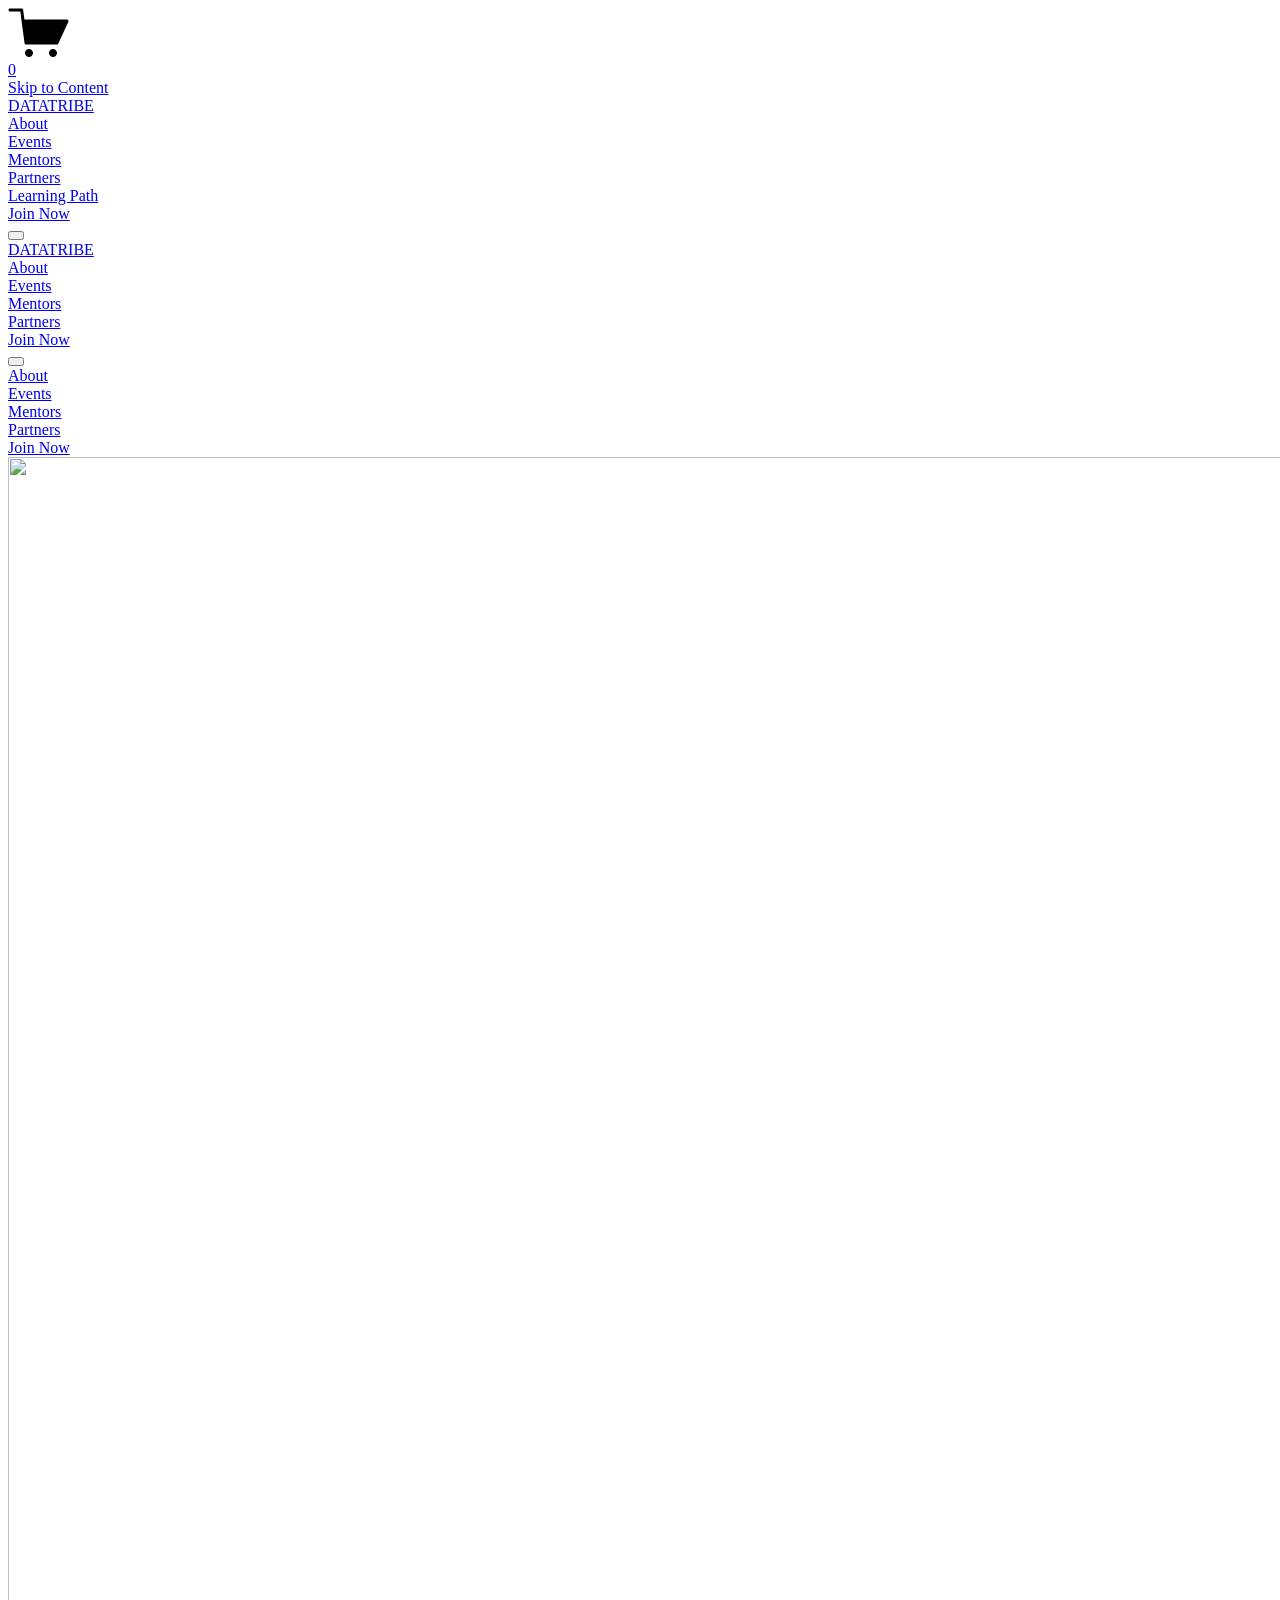
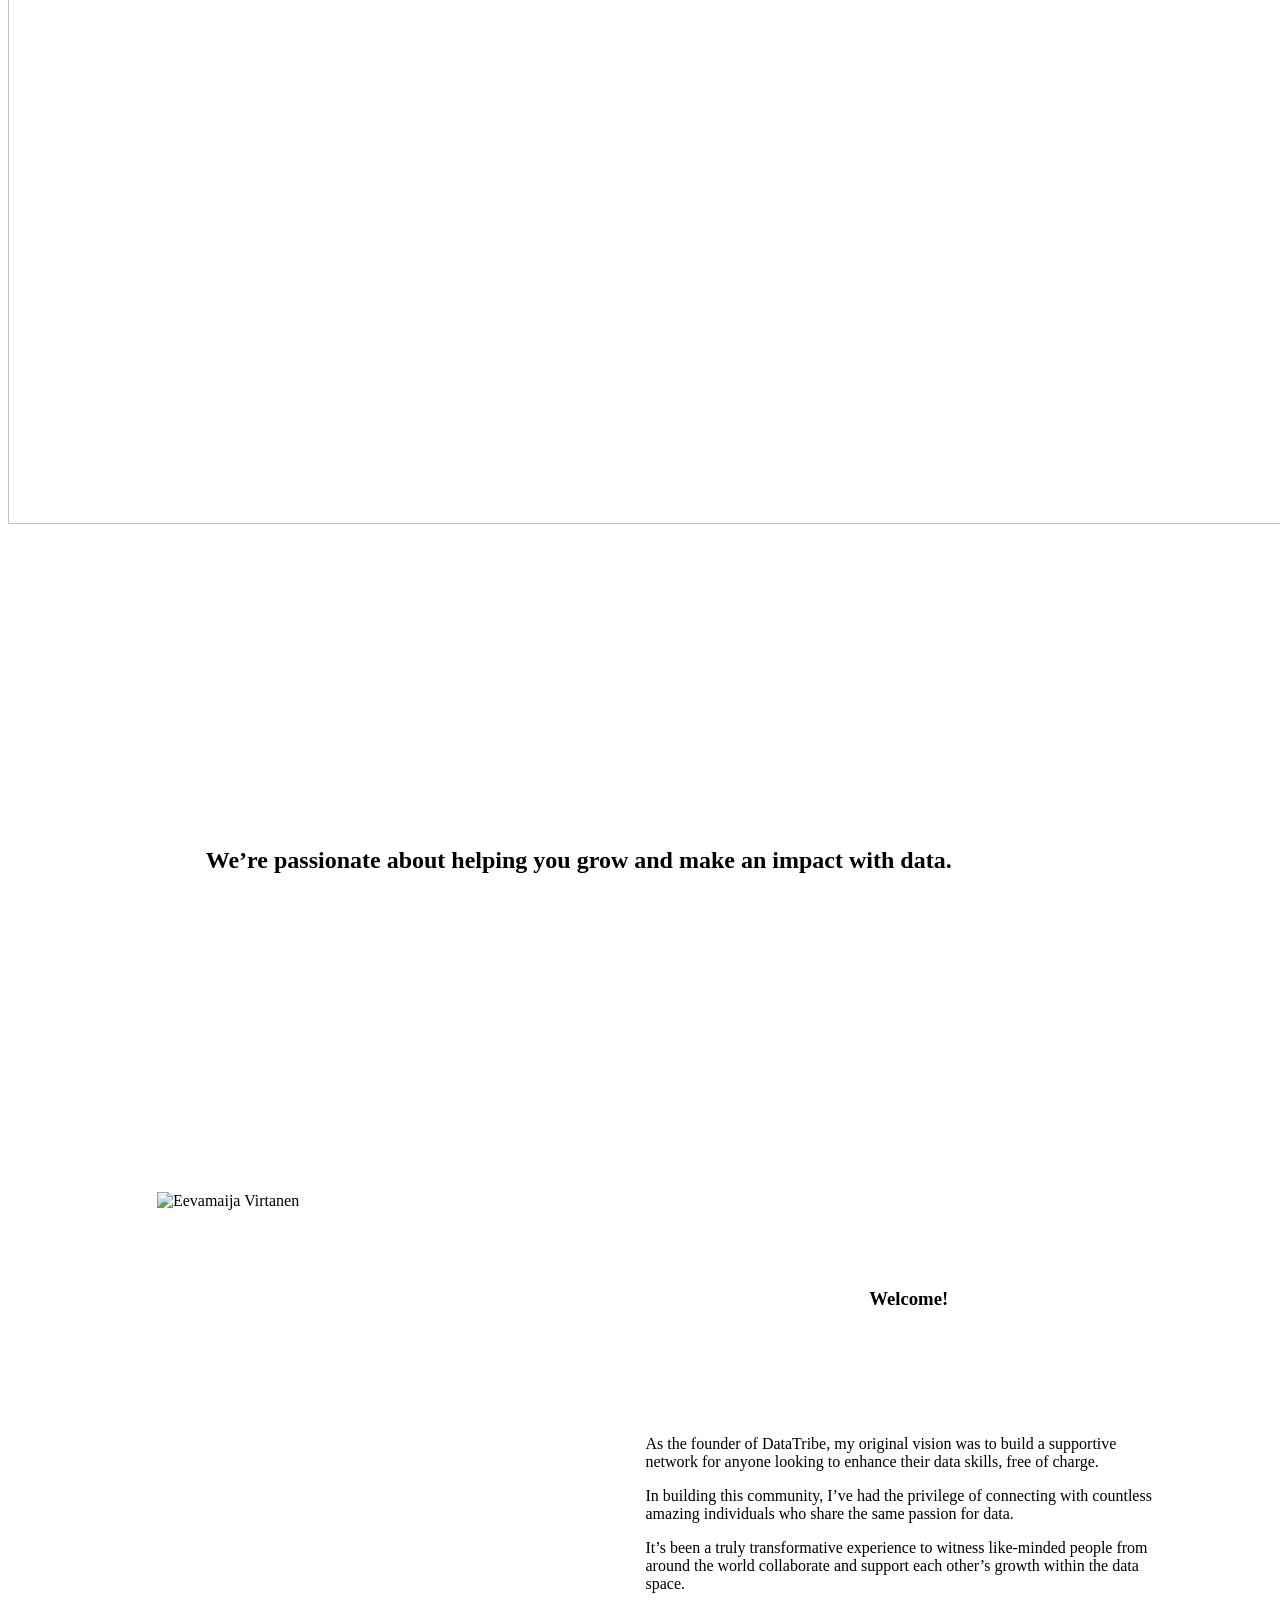
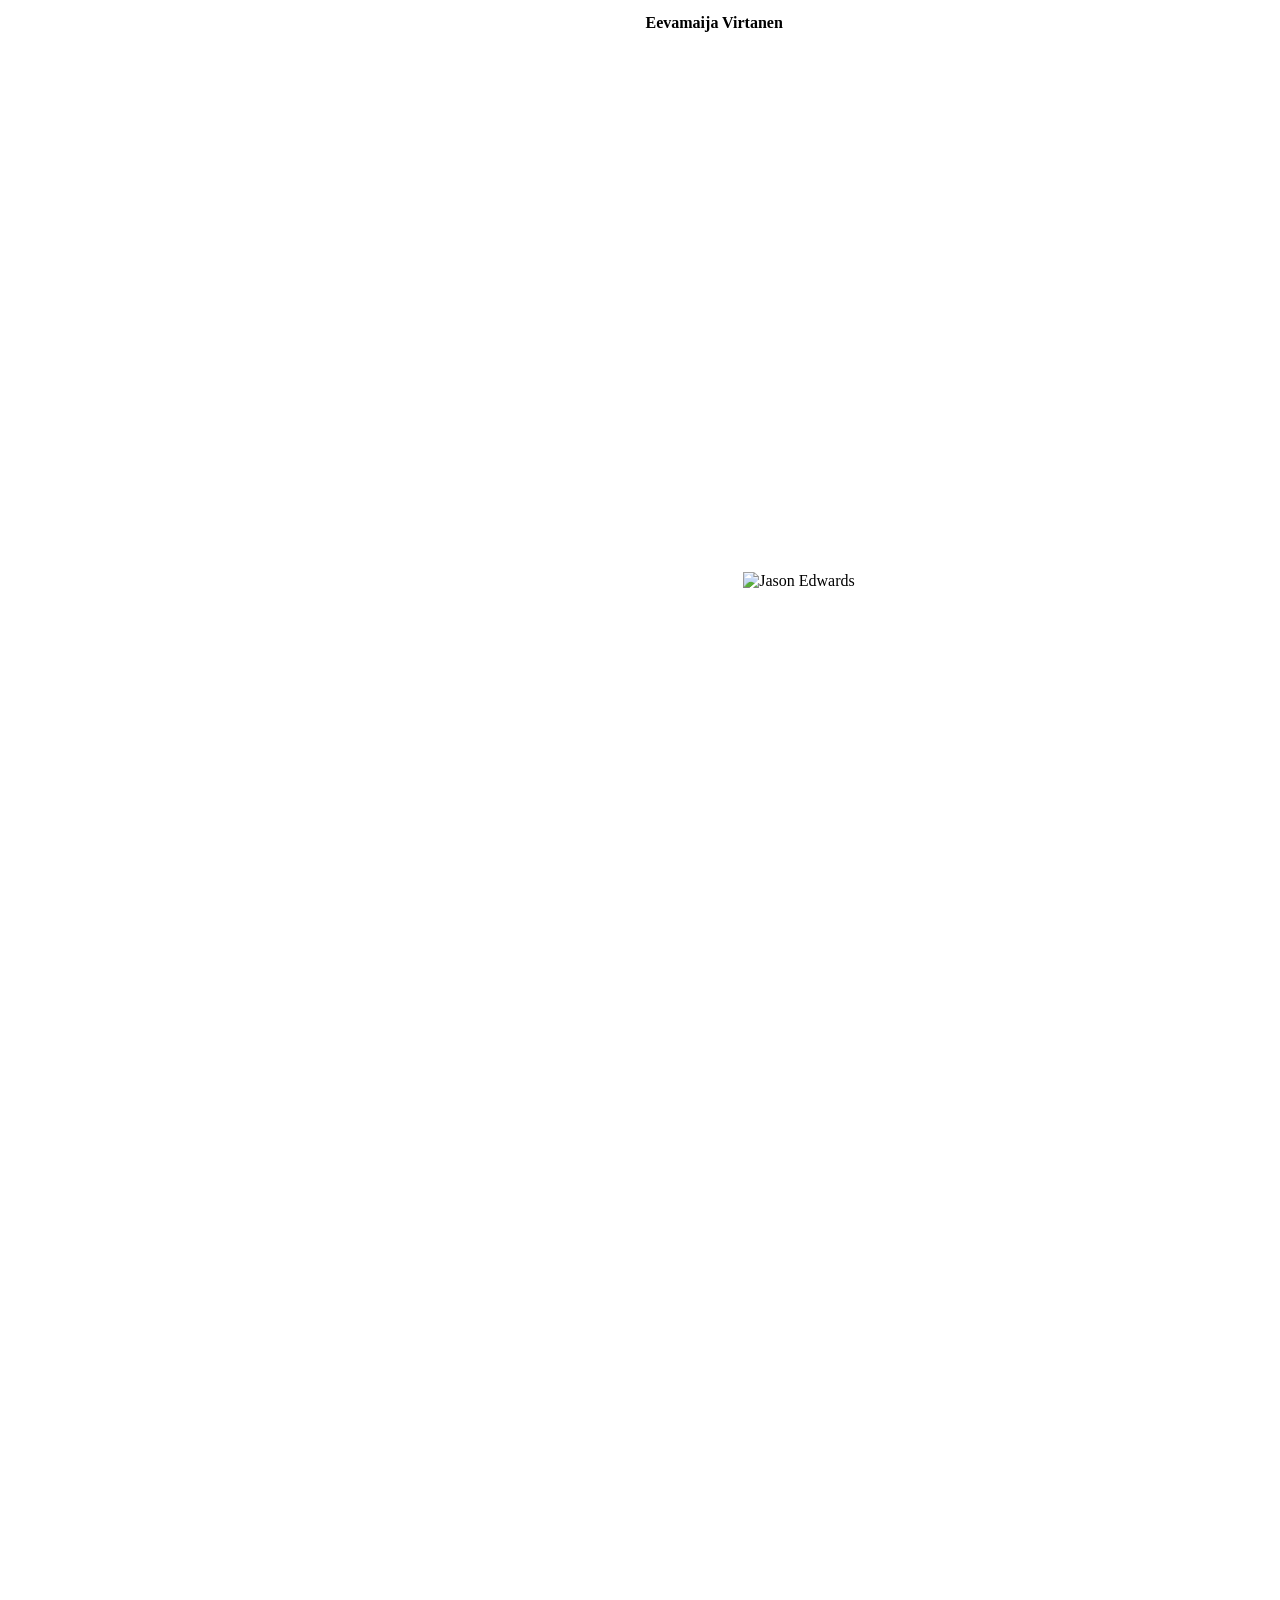
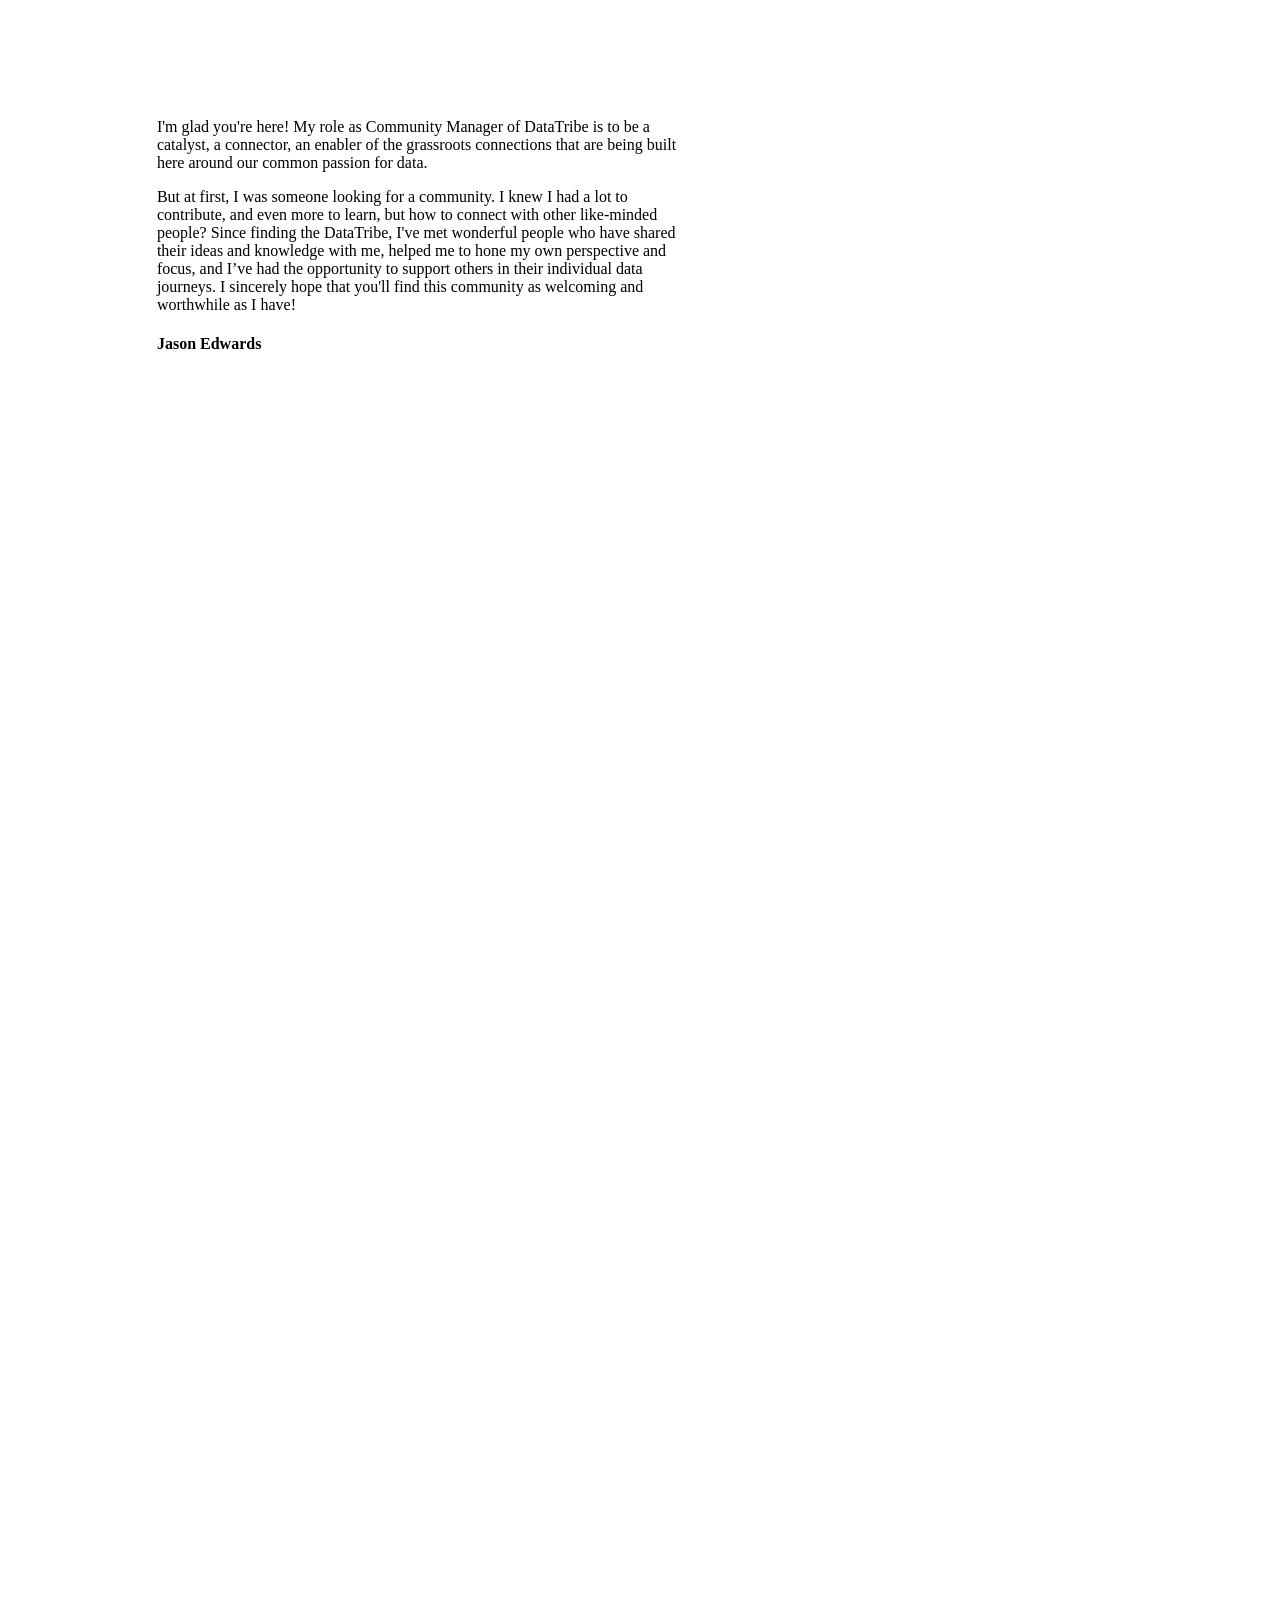
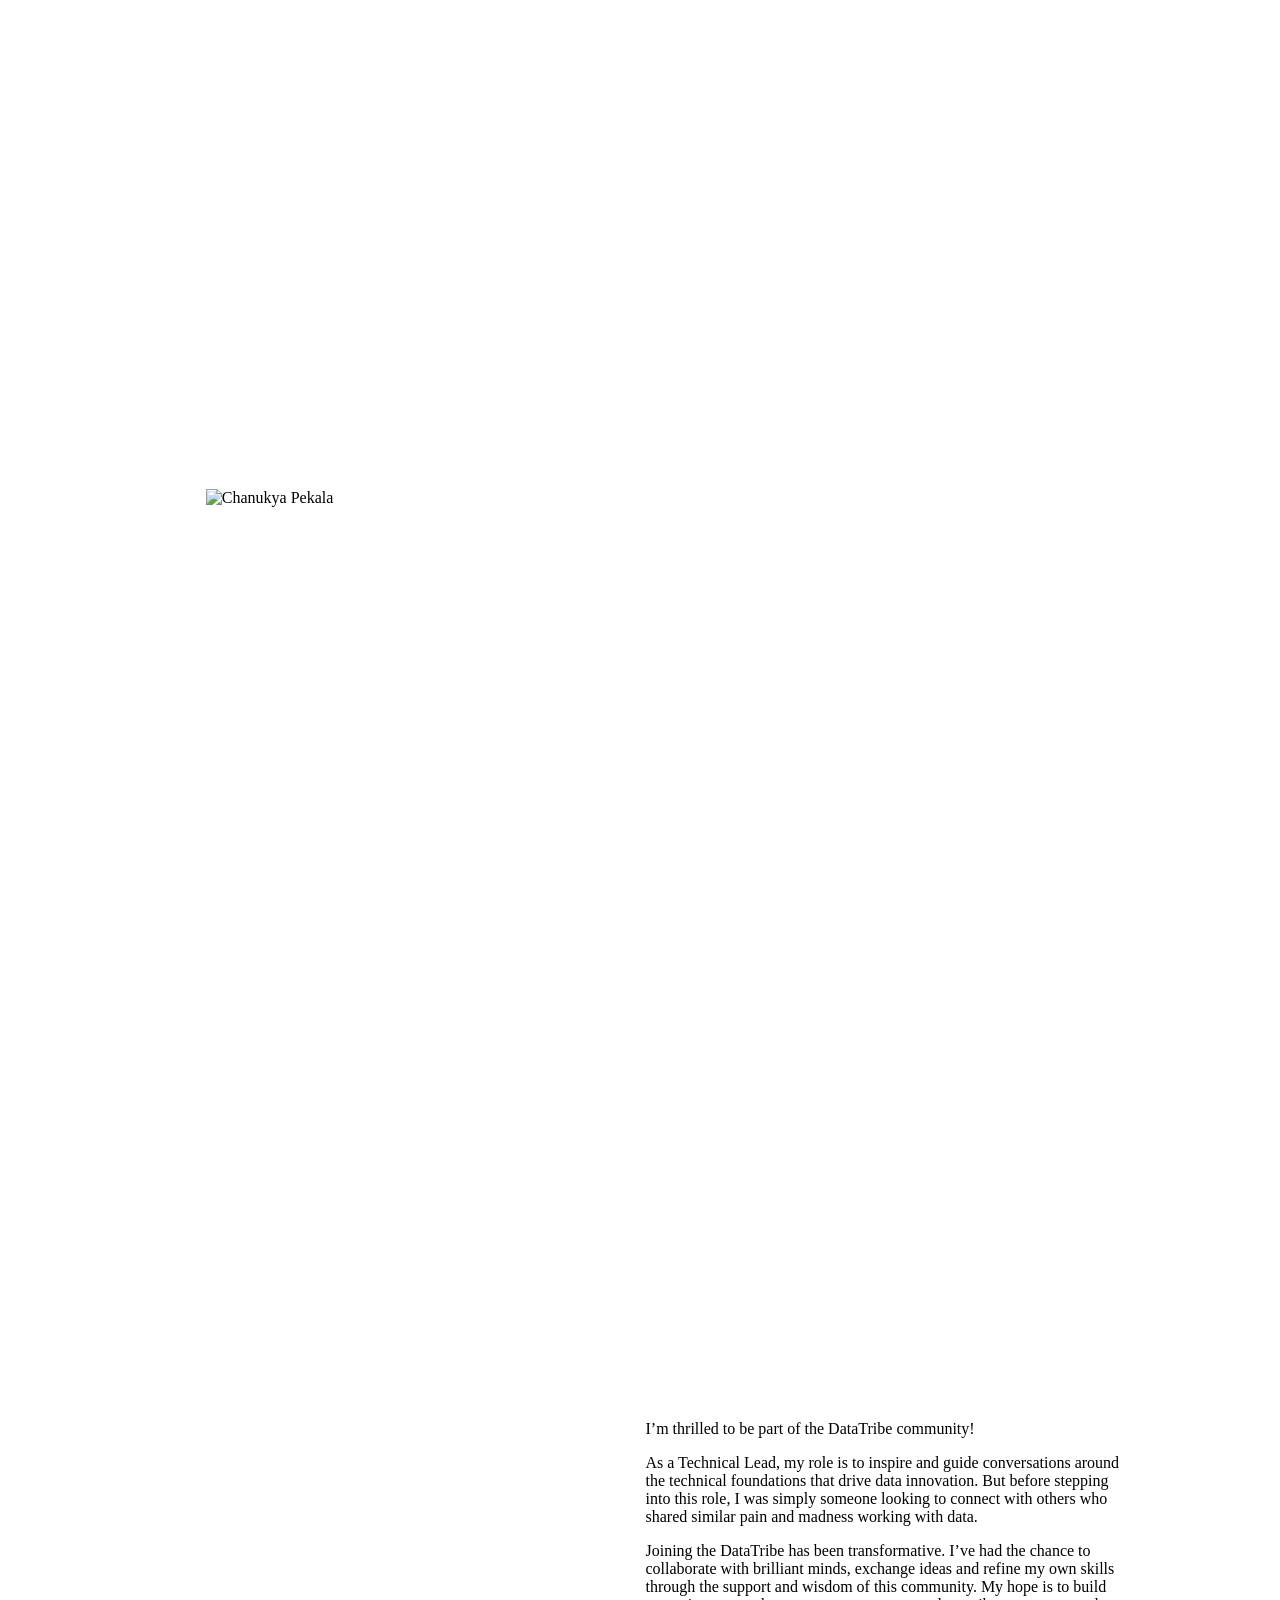
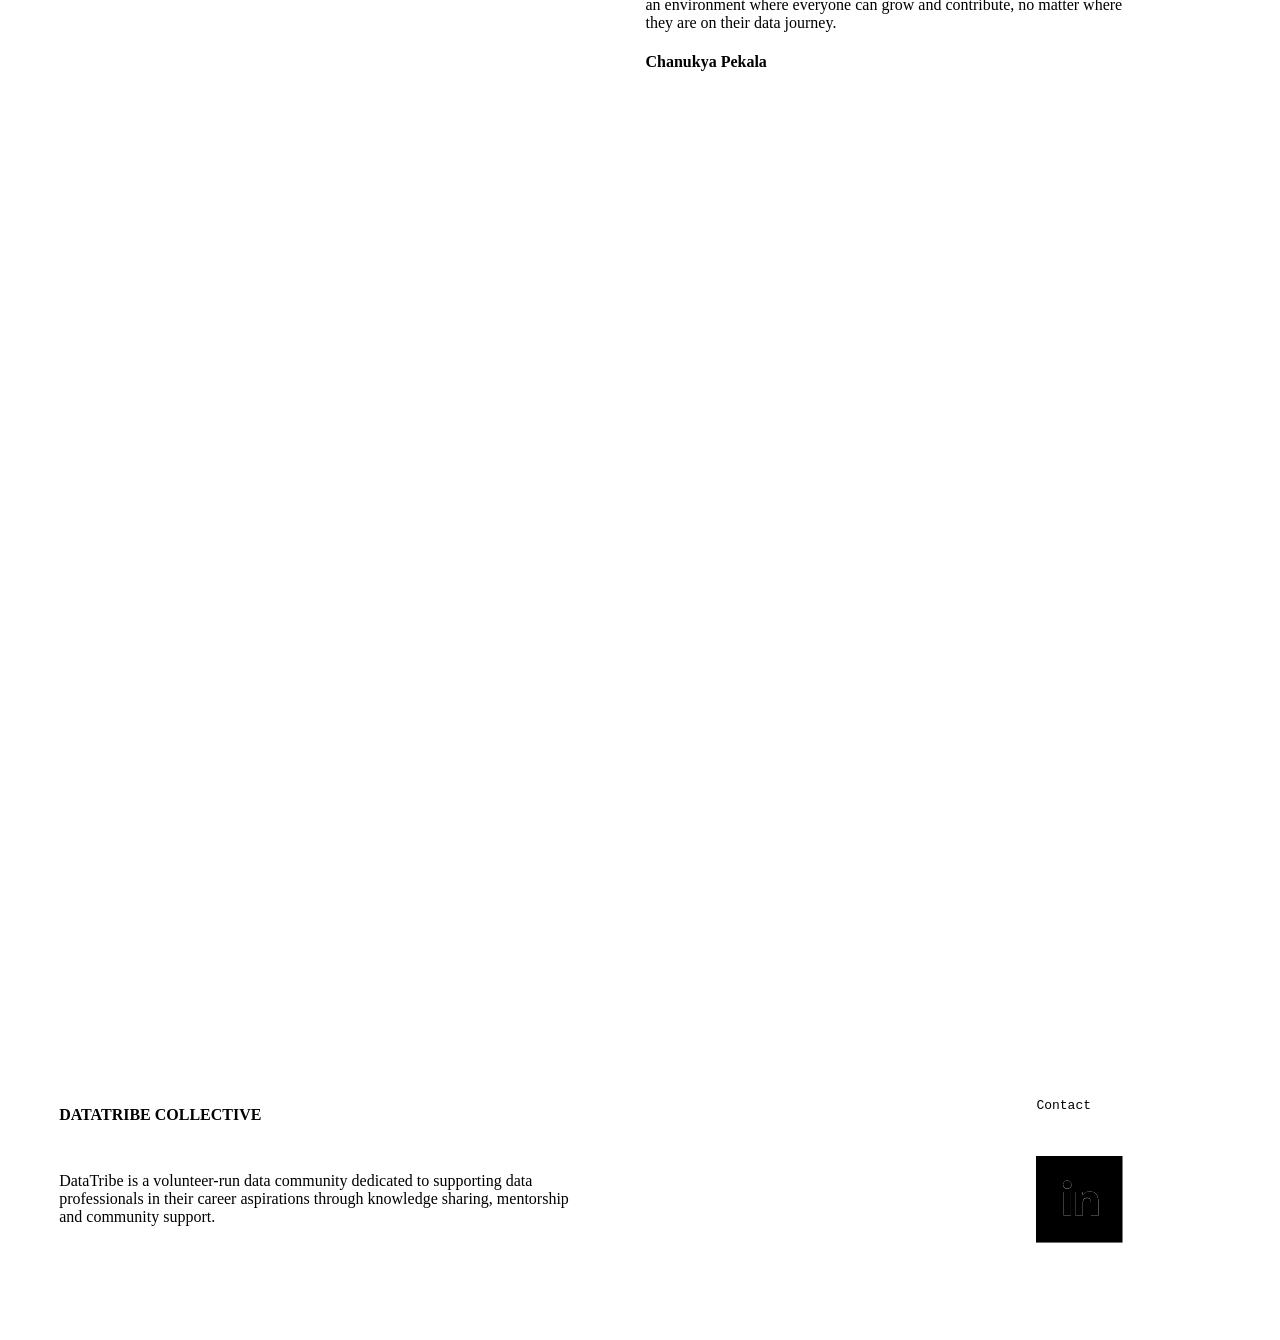
==== index.html @ d157de62 "Add Meetup link for Events" ====
<!doctype html>
<html xmlns:og="http://opengraphprotocol.org/schema/" xmlns:fb="http://www.facebook.com/2008/fbml" lang="en-US"  >
<head>
    <meta http-equiv="X-UA-Compatible" content="IE=edge,chrome=1">
    <meta name="viewport" content="width=device-width, initial-scale=1">
    <!-- This is Squarespace. --><!-- lemon-keyboard-eh5c -->
    <base href="">
    <meta charset="utf-8" />
    <title>DATATRIBE</title>
    <meta http-equiv="Accept-CH" content="Sec-CH-UA-Platform-Version, Sec-CH-UA-Model" /><link rel="icon" type="image/x-icon" href="https://images.squarespace-cdn.com/content/v1/6634fe04c104201d91b669b7/1738414653537-6JK82NV128CUWT48F3PO/favicon.ico?format=100w"/>
    <link rel="canonical" href="index.html"/>
    <meta property="og:site_name" content="DATATRIBE"/>
    <meta property="og:title" content="DATATRIBE"/>
    <meta property="og:url" content="https://www.datatribecollective.com"/>
    <meta property="og:type" content="website"/>
    <meta property="og:image" content="http://static1.squarespace.com/static/6634fe04c104201d91b669b7/t/679e1a59b23d742bd09974c3/1738414684218/IMG_6517.jpeg?format=1500w"/>
    <meta property="og:image:width" content="1024"/>
    <meta property="og:image:height" content="1024"/>
    <meta itemprop="name" content="DATATRIBE"/>
    <meta itemprop="url" content="https://www.datatribecollective.com"/>
    <meta itemprop="thumbnailUrl" content="http://static1.squarespace.com/static/6634fe04c104201d91b669b7/t/679e1a59b23d742bd09974c3/1738414684218/IMG_6517.jpeg?format=1500w"/>
    <link rel="image_src" href="http://static1.squarespace.com/static/6634fe04c104201d91b669b7/t/679e1a59b23d742bd09974c3/1738414684218/IMG_6517.jpeg?format=1500w" />
    <meta itemprop="image" content="http://static1.squarespace.com/static/6634fe04c104201d91b669b7/t/679e1a59b23d742bd09974c3/1738414684218/IMG_6517.jpeg?format=1500w"/>
    <meta name="twitter:title" content="DATATRIBE"/>
    <meta name="twitter:image" content="http://static1.squarespace.com/static/6634fe04c104201d91b669b7/t/679e1a59b23d742bd09974c3/1738414684218/IMG_6517.jpeg?format=1500w"/>
    <meta name="twitter:url" content="https://www.datatribecollective.com"/>
    <meta name="twitter:card" content="summary"/>
    <meta name="description" content="" />
    <link rel="preconnect" href="https://images.squarespace-cdn.com">
    <link rel="preconnect" href="https://fonts.gstatic.com" crossorigin>
    <link rel="stylesheet" href="https://fonts.googleapis.com/css2?family=Manrope:ital,wght@0,500;0,700&family=Poppins:ital,wght@0,400;0,700;1,400;1,700"><script type="text/javascript" crossorigin="anonymous" defer="true" nomodule="nomodule" src="https://assets.squarespace.com/@sqs/polyfiller/1.6/legacy.js"></script>
    <script type="text/javascript" crossorigin="anonymous" defer="true" src="https://assets.squarespace.com/@sqs/polyfiller/1.6/modern.js"></script>
    <script type="text/javascript">SQUARESPACE_ROLLUPS = {};</script>
    <script>(function(rollups, name) { if (!rollups[name]) { rollups[name] = {}; } rollups[name].js = ["//assets.squarespace.com/universal/scripts-compressed/extract-css-runtime-c74f13b67efecfb6-min.en-US.js"]; })(SQUARESPACE_ROLLUPS, 'squarespace-extract_css_runtime');</script>
    <script crossorigin="anonymous" src="https://assets.squarespace.com/universal/scripts-compressed/extract-css-runtime-c74f13b67efecfb6-min.en-US.js" defer ></script><script>(function(rollups, name) { if (!rollups[name]) { rollups[name] = {}; } rollups[name].js = ["//assets.squarespace.com/universal/scripts-compressed/extract-css-moment-js-vendor-088ec0120fdbcfed-min.en-US.js"]; })(SQUARESPACE_ROLLUPS, 'squarespace-extract_css_moment_js_vendor');</script>
    <script crossorigin="anonymous" src="https://assets.squarespace.com/universal/scripts-compressed/extract-css-moment-js-vendor-088ec0120fdbcfed-min.en-US.js" defer ></script><script>(function(rollups, name) { if (!rollups[name]) { rollups[name] = {}; } rollups[name].js = ["//assets.squarespace.com/universal/scripts-compressed/cldr-resource-pack-f88491ffe3410ea1-min.en-US.js"]; })(SQUARESPACE_ROLLUPS, 'squarespace-cldr_resource_pack');</script>
    <script crossorigin="anonymous" src="https://assets.squarespace.com/universal/scripts-compressed/cldr-resource-pack-f88491ffe3410ea1-min.en-US.js" defer ></script><script>(function(rollups, name) { if (!rollups[name]) { rollups[name] = {}; } rollups[name].js = ["//assets.squarespace.com/universal/scripts-compressed/common-vendors-stable-54bab8bb8a15366b-min.en-US.js"]; })(SQUARESPACE_ROLLUPS, 'squarespace-common_vendors_stable');</script>
    <script crossorigin="anonymous" src="https://assets.squarespace.com/universal/scripts-compressed/common-vendors-stable-54bab8bb8a15366b-min.en-US.js" defer ></script><script>(function(rollups, name) { if (!rollups[name]) { rollups[name] = {}; } rollups[name].js = ["//assets.squarespace.com/universal/scripts-compressed/common-vendors-2d5492cbf9fd8115-min.en-US.js"]; })(SQUARESPACE_ROLLUPS, 'squarespace-common_vendors');</script>
    <script crossorigin="anonymous" src="https://assets.squarespace.com/universal/scripts-compressed/common-vendors-2d5492cbf9fd8115-min.en-US.js" defer ></script><script>(function(rollups, name) { if (!rollups[name]) { rollups[name] = {}; } rollups[name].js = ["//assets.squarespace.com/universal/scripts-compressed/common-21e981796fe9f28e-min.en-US.js"]; })(SQUARESPACE_ROLLUPS, 'squarespace-common');</script>
    <script crossorigin="anonymous" src="https://assets.squarespace.com/universal/scripts-compressed/common-21e981796fe9f28e-min.en-US.js" defer ></script><script>(function(rollups, name) { if (!rollups[name]) { rollups[name] = {}; } rollups[name].js = ["//assets.squarespace.com/universal/scripts-compressed/user-account-core-d2506a85048c43a4-min.en-US.js"]; })(SQUARESPACE_ROLLUPS, 'squarespace-user_account_core');</script>
    <script crossorigin="anonymous" src="https://assets.squarespace.com/universal/scripts-compressed/user-account-core-d2506a85048c43a4-min.en-US.js" defer ></script><script>(function(rollups, name) { if (!rollups[name]) { rollups[name] = {}; } rollups[name].css = ["//assets.squarespace.com/universal/styles-compressed/user-account-core-f5a00a1f8fff3c55-min.en-US.css"]; })(SQUARESPACE_ROLLUPS, 'squarespace-user_account_core');</script>
    <link rel="stylesheet" type="text/css" href="https://assets.squarespace.com/universal/styles-compressed/user-account-core-f5a00a1f8fff3c55-min.en-US.css"><script>(function(rollups, name) { if (!rollups[name]) { rollups[name] = {}; } rollups[name].js = ["//assets.squarespace.com/universal/scripts-compressed/performance-d4bf626f4e6e1501-min.en-US.js"]; })(SQUARESPACE_ROLLUPS, 'squarespace-performance');</script>
    <script crossorigin="anonymous" src="https://assets.squarespace.com/universal/scripts-compressed/performance-d4bf626f4e6e1501-min.en-US.js" defer ></script><script data-name="static-context">Static = window.Static || {}; Static.SQUARESPACE_CONTEXT = {"betaFeatureFlags":["scripts_defer","nested_categories","campaigns_merch_state","enable_form_submission_trigger","override_block_styles","i18n_beta_website_locales","marketing_landing_page","campaigns_discount_section_in_automations","campaigns_discount_section_in_blasts","section-sdk-product-pages","member_areas_feature","campaigns_new_image_layout_picker","new_stacked_index","contacts_and_campaigns_redesign","campaigns_import_discounts","marketing_automations","supports_versioned_template_assets","campaigns_thumbnail_layout"],"facebookAppId":"314192535267336","facebookApiVersion":"v6.0","rollups":{"squarespace-announcement-bar":{"js":"//assets.squarespace.com/universal/scripts-compressed/announcement-bar-080327de93b01eb7-min.en-US.js"},"squarespace-audio-player":{"css":"//assets.squarespace.com/universal/styles-compressed/audio-player-b05f5197a871c566-min.en-US.css","js":"//assets.squarespace.com/universal/scripts-compressed/audio-player-177d343ce6873a85-min.en-US.js"},"squarespace-blog-collection-list":{"css":"//assets.squarespace.com/universal/styles-compressed/blog-collection-list-b4046463b72f34e2-min.en-US.css","js":"//assets.squarespace.com/universal/scripts-compressed/blog-collection-list-6bc31de7ce2e3134-min.en-US.js"},"squarespace-calendar-block-renderer":{"css":"//assets.squarespace.com/universal/styles-compressed/calendar-block-renderer-b72d08ba4421f5a0-min.en-US.css","js":"//assets.squarespace.com/universal/scripts-compressed/calendar-block-renderer-018705e2c364c4c5-min.en-US.js"},"squarespace-chartjs-helpers":{"css":"//assets.squarespace.com/universal/styles-compressed/chartjs-helpers-96b256171ee039c1-min.en-US.css","js":"//assets.squarespace.com/universal/scripts-compressed/chartjs-helpers-32e0acd3e82c5bbc-min.en-US.js"},"squarespace-comments":{"css":"//assets.squarespace.com/universal/styles-compressed/comments-74e15a3413a49a5b-min.en-US.css","js":"//assets.squarespace.com/universal/scripts-compressed/comments-5ca804d741cf0a83-min.en-US.js"},"squarespace-custom-css-popup":{"css":"//assets.squarespace.com/universal/styles-compressed/custom-css-popup-26e266a5247e32fa-min.en-US.css","js":"//assets.squarespace.com/universal/scripts-compressed/custom-css-popup-25c94354cc464139-min.en-US.js"},"squarespace-dialog":{"css":"//assets.squarespace.com/universal/styles-compressed/dialog-f9093f2d526b94df-min.en-US.css","js":"//assets.squarespace.com/universal/scripts-compressed/dialog-9fc15fab6d36d039-min.en-US.js"},"squarespace-events-collection":{"css":"//assets.squarespace.com/universal/styles-compressed/events-collection-b72d08ba4421f5a0-min.en-US.css","js":"//assets.squarespace.com/universal/scripts-compressed/events-collection-c33eda156c2a2888-min.en-US.js"},"squarespace-form-rendering-utils":{"js":"//assets.squarespace.com/universal/scripts-compressed/form-rendering-utils-c2ac0f635472b467-min.en-US.js"},"squarespace-forms":{"css":"//assets.squarespace.com/universal/styles-compressed/forms-0afd3c6ac30bbab1-min.en-US.css","js":"//assets.squarespace.com/universal/scripts-compressed/forms-050b58fae4574a0b-min.en-US.js"},"squarespace-gallery-collection-list":{"css":"//assets.squarespace.com/universal/styles-compressed/gallery-collection-list-b4046463b72f34e2-min.en-US.css","js":"//assets.squarespace.com/universal/scripts-compressed/gallery-collection-list-f144952f77540588-min.en-US.js"},"squarespace-image-zoom":{"css":"//assets.squarespace.com/universal/styles-compressed/image-zoom-b4046463b72f34e2-min.en-US.css","js":"//assets.squarespace.com/universal/scripts-compressed/image-zoom-0d33abcf9f75d991-min.en-US.js"},"squarespace-pinterest":{"css":"//assets.squarespace.com/universal/styles-compressed/pinterest-b4046463b72f34e2-min.en-US.css","js":"//assets.squarespace.com/universal/scripts-compressed/pinterest-910b4a6b2b2644e3-min.en-US.js"},"squarespace-popup-overlay":{"css":"//assets.squarespace.com/universal/styles-compressed/popup-overlay-b742b752f5880972-min.en-US.css","js":"//assets.squarespace.com/universal/scripts-compressed/popup-overlay-4211cb8507230586-min.en-US.js"},"squarespace-product-quick-view":{"css":"//assets.squarespace.com/universal/styles-compressed/product-quick-view-0ba5bac716923b8e-min.en-US.css","js":"//assets.squarespace.com/universal/scripts-compressed/product-quick-view-3db087270f0b8fc0-min.en-US.js"},"squarespace-products-collection-item-v2":{"css":"//assets.squarespace.com/universal/styles-compressed/products-collection-item-v2-b4046463b72f34e2-min.en-US.css","js":"//assets.squarespace.com/universal/scripts-compressed/products-collection-item-v2-53fa72e33faa607d-min.en-US.js"},"squarespace-products-collection-list-v2":{"css":"//assets.squarespace.com/universal/styles-compressed/products-collection-list-v2-b4046463b72f34e2-min.en-US.css","js":"//assets.squarespace.com/universal/scripts-compressed/products-collection-list-v2-5934140da2f4f73a-min.en-US.js"},"squarespace-search-page":{"css":"//assets.squarespace.com/universal/styles-compressed/search-page-90a67fc09b9b32c6-min.en-US.css","js":"//assets.squarespace.com/universal/scripts-compressed/search-page-f0faa4d10186af33-min.en-US.js"},"squarespace-search-preview":{"js":"//assets.squarespace.com/universal/scripts-compressed/search-preview-964afb746f078ccd-min.en-US.js"},"squarespace-simple-liking":{"css":"//assets.squarespace.com/universal/styles-compressed/simple-liking-701bf8bbc05ec6aa-min.en-US.css","js":"//assets.squarespace.com/universal/scripts-compressed/simple-liking-ce827eee91c8c466-min.en-US.js"},"squarespace-social-buttons":{"css":"//assets.squarespace.com/universal/styles-compressed/social-buttons-95032e5fa98e47a5-min.en-US.css","js":"//assets.squarespace.com/universal/scripts-compressed/social-buttons-b83073dab3a2a7c6-min.en-US.js"},"squarespace-tourdates":{"css":"//assets.squarespace.com/universal/styles-compressed/tourdates-b4046463b72f34e2-min.en-US.css","js":"//assets.squarespace.com/universal/scripts-compressed/tourdates-1bbdbb2b34010d0e-min.en-US.js"},"squarespace-website-overlays-manager":{"css":"//assets.squarespace.com/universal/styles-compressed/website-overlays-manager-07ea5a4e004e6710-min.en-US.css","js":"//assets.squarespace.com/universal/scripts-compressed/website-overlays-manager-d620d569ef5bca92-min.en-US.js"}},"pageType":2,"website":{"id":"6634fe04c104201d91b669b7","identifier":"lemon-keyboard-eh5c","websiteType":1,"contentModifiedOn":1749129804745,"cloneable":false,"hasBeenCloneable":false,"siteStatus":{},"language":"en-US","timeZone":"Europe/Helsinki","machineTimeZoneOffset":10800000,"timeZoneOffset":10800000,"timeZoneAbbr":"EEST","siteTitle":"DATATRIBE","fullSiteTitle":"DATATRIBE","siteDescription":"","location":{},"socialLogoImageId":"679e1a59b23d742bd09974c3","shareButtonOptions":{"3":true,"6":true,"1":true,"8":true,"4":true,"7":true,"2":true},"socialLogoImageUrl":"//images.squarespace-cdn.com/content/v1/6634fe04c104201d91b669b7/1738414681838-1OPM1MGU6838ASOAPF0B/IMG_6517.jpeg","authenticUrl":"https://www.datatribecollective.com","internalUrl":"https://lemon-keyboard-eh5c.squarespace.com","baseUrl":"https://www.datatribecollective.com","primaryDomain":"www.datatribecollective.com","sslSetting":3,"isHstsEnabled":true,"socialAccounts":[{"serviceId":65,"screenname":"LinkedIn","addedOn":1714748933132,"profileUrl":"https://www.linkedin.com/company/datatribe-collective","iconEnabled":true,"serviceName":"linkedin-unauth"}],"typekitId":"","statsMigrated":false,"imageMetadataProcessingEnabled":false,"screenshotId":"bd18ab117f5b6a6d10f357d6f1dcbaec88a513c85e1f299fc5a48726710c2727","captchaSettings":{"enabledForDonations":false},"showOwnerLogin":false},"websiteSettings":{"id":"6634fe04c104201d91b669ba","websiteId":"6634fe04c104201d91b669b7","subjects":[],"country":"FI","state":"18","simpleLikingEnabled":true,"popupOverlaySettings":{"style":1,"enabledPages":[]},"commentLikesAllowed":true,"commentAnonAllowed":true,"commentThreaded":true,"commentApprovalRequired":false,"commentAvatarsOn":true,"commentSortType":2,"commentFlagThreshold":0,"commentFlagsAllowed":true,"commentEnableByDefault":true,"commentDisableAfterDaysDefault":0,"disqusShortname":"","commentsEnabled":false,"businessHours":{},"storeSettings":{"returnPolicy":null,"termsOfService":null,"privacyPolicy":null,"expressCheckout":false,"continueShoppingLinkUrl":"/","useLightCart":false,"showNoteField":false,"shippingCountryDefaultValue":"US","billToShippingDefaultValue":false,"showShippingPhoneNumber":true,"isShippingPhoneRequired":false,"showBillingPhoneNumber":true,"isBillingPhoneRequired":false,"currenciesSupported":["USD","CAD","GBP","AUD","EUR","CHF","NOK","SEK","DKK","NZD","SGD","MXN","HKD","CZK","ILS","MYR","RUB","PHP","PLN","THB","BRL","ARS","COP","IDR","INR","JPY","ZAR"],"defaultCurrency":"USD","selectedCurrency":"EUR","measurementStandard":1,"showCustomCheckoutForm":false,"checkoutPageMarketingOptInEnabled":true,"enableMailingListOptInByDefault":false,"sameAsRetailLocation":false,"merchandisingSettings":{"scarcityEnabledOnProductItems":false,"scarcityEnabledOnProductBlocks":false,"scarcityMessageType":"DEFAULT_SCARCITY_MESSAGE","scarcityThreshold":10,"multipleQuantityAllowedForServices":true,"restockNotificationsEnabled":false,"restockNotificationsSuccessText":"","restockNotificationsMailingListSignUpEnabled":false,"relatedProductsEnabled":false,"relatedProductsOrdering":"random","soldOutVariantsDropdownDisabled":false,"productComposerOptedIn":false,"productComposerABTestOptedOut":false,"productReviewsEnabled":false},"minimumOrderSubtotalEnabled":false,"minimumOrderSubtotal":{"currency":"EUR","value":"0.00"},"isLive":false,"multipleQuantityAllowedForServices":true},"useEscapeKeyToLogin":false,"ssBadgeType":1,"ssBadgePosition":4,"ssBadgeVisibility":1,"ssBadgeDevices":1,"pinterestOverlayOptions":{"mode":"disabled"},"userAccountsSettings":{"loginAllowed":true,"signupAllowed":true}},"cookieSettings":{"isCookieBannerEnabled":false,"isRestrictiveCookiePolicyEnabled":false,"cookieBannerText":"","cookieBannerTheme":"","cookieBannerVariant":"","cookieBannerPosition":"","cookieBannerCtaVariant":"","cookieBannerCtaText":"","cookieBannerAcceptType":"OPT_IN","cookieBannerOptOutCtaText":"","cookieBannerHasOptOut":false,"cookieBannerHasManageCookies":true,"cookieBannerManageCookiesLabel":"","cookieBannerSavedPreferencesText":"","cookieBannerSavedPreferencesLayout":"PILL"},"websiteCloneable":false,"collection":{"title":"About","id":"6634ff835d8d8b4aec46145a","fullUrl":"/","type":10,"permissionType":1},"subscribed":false,"appDomain":"squarespace.com","templateTweakable":true,"tweakJSON":{"form-use-theme-colors":"false","header-logo-height":"50px","header-mobile-logo-max-height":"30px","header-vert-padding":"1.8vw","header-width":"Full","maxPageWidth":"1800px","mobile-header-vert-padding":"6vw","pagePadding":"3vw","tweak-blog-alternating-side-by-side-image-aspect-ratio":"1:1 Square","tweak-blog-alternating-side-by-side-image-spacing":"6%","tweak-blog-alternating-side-by-side-meta-spacing":"20px","tweak-blog-alternating-side-by-side-primary-meta":"Categories","tweak-blog-alternating-side-by-side-read-more-spacing":"20px","tweak-blog-alternating-side-by-side-secondary-meta":"Date","tweak-blog-basic-grid-columns":"2","tweak-blog-basic-grid-image-aspect-ratio":"3:2 Standard","tweak-blog-basic-grid-image-spacing":"50px","tweak-blog-basic-grid-meta-spacing":"37px","tweak-blog-basic-grid-primary-meta":"Categories","tweak-blog-basic-grid-read-more-spacing":"22px","tweak-blog-basic-grid-secondary-meta":"None","tweak-blog-item-custom-width":"50","tweak-blog-item-show-author-profile":"false","tweak-blog-item-width":"Narrow","tweak-blog-masonry-columns":"2","tweak-blog-masonry-horizontal-spacing":"80px","tweak-blog-masonry-image-spacing":"20px","tweak-blog-masonry-meta-spacing":"20px","tweak-blog-masonry-primary-meta":"Categories","tweak-blog-masonry-read-more-spacing":"20px","tweak-blog-masonry-secondary-meta":"Date","tweak-blog-masonry-vertical-spacing":"80px","tweak-blog-side-by-side-image-aspect-ratio":"1:1 Square","tweak-blog-side-by-side-image-spacing":"6%","tweak-blog-side-by-side-meta-spacing":"20px","tweak-blog-side-by-side-primary-meta":"Categories","tweak-blog-side-by-side-read-more-spacing":"20px","tweak-blog-side-by-side-secondary-meta":"Date","tweak-blog-single-column-image-spacing":"50px","tweak-blog-single-column-meta-spacing":"30px","tweak-blog-single-column-primary-meta":"Categories","tweak-blog-single-column-read-more-spacing":"30px","tweak-blog-single-column-secondary-meta":"Date","tweak-events-stacked-show-thumbnails":"true","tweak-events-stacked-thumbnail-size":"3:2 Standard","tweak-fixed-header":"false","tweak-fixed-header-style":"Basic","tweak-global-animations-animation-curve":"ease","tweak-global-animations-animation-delay":"0.6s","tweak-global-animations-animation-duration":"0.60s","tweak-global-animations-animation-style":"fade","tweak-global-animations-animation-type":"slide","tweak-global-animations-complexity-level":"detailed","tweak-global-animations-enabled":"true","tweak-portfolio-grid-basic-custom-height":"50","tweak-portfolio-grid-overlay-custom-height":"50","tweak-portfolio-hover-follow-acceleration":"10%","tweak-portfolio-hover-follow-animation-duration":"Fast","tweak-portfolio-hover-follow-animation-type":"Fade","tweak-portfolio-hover-follow-delimiter":"Bullet","tweak-portfolio-hover-follow-front":"false","tweak-portfolio-hover-follow-layout":"Inline","tweak-portfolio-hover-follow-size":"75","tweak-portfolio-hover-follow-text-spacing-x":"1.5","tweak-portfolio-hover-follow-text-spacing-y":"1.5","tweak-portfolio-hover-static-animation-duration":"Fast","tweak-portfolio-hover-static-animation-type":"Fade","tweak-portfolio-hover-static-delimiter":"Hyphen","tweak-portfolio-hover-static-front":"true","tweak-portfolio-hover-static-layout":"Inline","tweak-portfolio-hover-static-size":"75","tweak-portfolio-hover-static-text-spacing-x":"1.5","tweak-portfolio-hover-static-text-spacing-y":"1.5","tweak-portfolio-index-background-animation-duration":"Medium","tweak-portfolio-index-background-animation-type":"Fade","tweak-portfolio-index-background-custom-height":"50","tweak-portfolio-index-background-delimiter":"None","tweak-portfolio-index-background-height":"Large","tweak-portfolio-index-background-horizontal-alignment":"Center","tweak-portfolio-index-background-link-format":"Stacked","tweak-portfolio-index-background-persist":"false","tweak-portfolio-index-background-vertical-alignment":"Middle","tweak-portfolio-index-background-width":"Full","tweak-product-basic-item-click-action":"None","tweak-product-basic-item-gallery-aspect-ratio":"3:4 Three-Four (Vertical)","tweak-product-basic-item-gallery-design":"Slideshow","tweak-product-basic-item-gallery-width":"50%","tweak-product-basic-item-hover-action":"None","tweak-product-basic-item-image-spacing":"2vw","tweak-product-basic-item-image-zoom-factor":"2","tweak-product-basic-item-product-variant-display":"Dropdown","tweak-product-basic-item-thumbnail-placement":"Side","tweak-product-basic-item-variant-picker-layout":"Dropdowns","tweak-products-add-to-cart-button":"false","tweak-products-columns":"2","tweak-products-gutter-column":"2vw","tweak-products-gutter-row":"2vw","tweak-products-header-text-alignment":"Middle","tweak-products-image-aspect-ratio":"2:3 Standard (Vertical)","tweak-products-image-text-spacing":"0.5vw","tweak-products-mobile-columns":"1","tweak-products-text-alignment":"Left","tweak-products-width":"Full","tweak-transparent-header":"true"},"templateId":"5c5a519771c10ba3470d8101","templateVersion":"7.1","pageFeatures":[1,2,4],"gmRenderKey":"QUl6YVN5Q0JUUk9xNkx1dkZfSUUxcjQ2LVQ0QWVUU1YtMGQ3bXk4","templateScriptsRootUrl":"https://static1.squarespace.com/static/vta/5c5a519771c10ba3470d8101/scripts/","impersonatedSession":false,"demoCollections":[{"collectionId":"64c97788f5897b6e108d3faa","deleted":false}],"tzData":{"zones":[[120,"EU","EE%sT",null]],"rules":{"EU":[[1981,"max",null,"Mar","lastSun","1:00u","1:00","S"],[1996,"max",null,"Oct","lastSun","1:00u","0",null]]}},"showAnnouncementBar":false,"recaptchaEnterpriseContext":{"recaptchaEnterpriseSiteKey":"6LdDFQwjAAAAAPigEvvPgEVbb7QBm-TkVJdDTlAv"},"i18nContext":{"timeZoneData":{"id":"Europe/Helsinki","name":"Eastern European Time"}},"env":"PRODUCTION"};</script><script type="application/ld+json">{"url":"https://www.datatribecollective.com","name":"DATATRIBE","description":"","@context":"http://schema.org","@type":"WebSite"}</script><script type="application/ld+json">{"address":"","openingHours":"","@context":"http://schema.org","@type":"LocalBusiness"}</script><link rel="stylesheet" type="text/css" href="https://static1.squarespace.com/static/versioned-site-css/6634fe04c104201d91b669b7/24/5c5a519771c10ba3470d8101/6634fe05c104201d91b669bf/1649/site.css"/><script>Static.COOKIE_BANNER_CAPABLE = true;</script>
    <!-- End of Squarespace Headers -->
    <link rel="stylesheet" type="text/css" href="https://static1.squarespace.com/static/vta/5c5a519771c10ba3470d8101/versioned-assets/1749578172414-BR2HRM5QY85P3RNH0UVV/static.css">
</head>

<body
        id="collection-6634ff835d8d8b4aec46145a"
        class="
      primary-button-style-solid primary-button-shape-square secondary-button-style-solid secondary-button-shape-square tertiary-button-style-solid tertiary-button-shape-square  form-field-style-solid form-field-shape-square form-field-border-all form-field-checkbox-type-icon form-field-checkbox-fill-solid form-field-checkbox-color-inverted form-field-checkbox-shape-square form-field-checkbox-layout-stack form-field-radio-type-icon form-field-radio-fill-solid form-field-radio-color-normal form-field-radio-shape-pill form-field-radio-layout-stack form-field-survey-fill-solid form-field-survey-color-normal form-field-survey-shape-pill form-field-hover-focus-outline form-submit-button-style-label header-overlay-alignment-center header-width-full tweak-transparent-header  tweak-fixed-header-style-basic tweak-blog-alternating-side-by-side-width-full tweak-blog-alternating-side-by-side-image-aspect-ratio-11-square tweak-blog-alternating-side-by-side-text-alignment-left tweak-blog-alternating-side-by-side-read-more-style-show tweak-blog-alternating-side-by-side-image-text-alignment-middle tweak-blog-alternating-side-by-side-delimiter-pipe tweak-blog-alternating-side-by-side-meta-position-top tweak-blog-alternating-side-by-side-primary-meta-categories tweak-blog-alternating-side-by-side-secondary-meta-date tweak-blog-alternating-side-by-side-excerpt-hide tweak-blog-basic-grid-width-inset tweak-blog-basic-grid-image-aspect-ratio-32-standard tweak-blog-basic-grid-text-alignment-center tweak-blog-basic-grid-delimiter-bullet tweak-blog-basic-grid-image-placement-above tweak-blog-basic-grid-read-more-style-show tweak-blog-basic-grid-primary-meta-categories tweak-blog-basic-grid-secondary-meta-none tweak-blog-basic-grid-excerpt-show tweak-blog-item-width-narrow tweak-blog-item-text-alignment-center tweak-blog-item-meta-position-above-title tweak-blog-item-show-categories    tweak-blog-item-delimiter-bullet tweak-blog-masonry-width-inset tweak-blog-masonry-text-alignment-left tweak-blog-masonry-primary-meta-categories tweak-blog-masonry-secondary-meta-date tweak-blog-masonry-meta-position-top tweak-blog-masonry-read-more-style-show tweak-blog-masonry-delimiter-space tweak-blog-masonry-image-placement-above tweak-blog-masonry-excerpt-hide tweak-blog-side-by-side-width-full tweak-blog-side-by-side-image-placement-left tweak-blog-side-by-side-image-aspect-ratio-11-square tweak-blog-side-by-side-primary-meta-categories tweak-blog-side-by-side-secondary-meta-date tweak-blog-side-by-side-meta-position-top tweak-blog-side-by-side-text-alignment-left tweak-blog-side-by-side-image-text-alignment-middle tweak-blog-side-by-side-read-more-style-show tweak-blog-side-by-side-delimiter-bullet tweak-blog-side-by-side-excerpt-show tweak-blog-single-column-width-full tweak-blog-single-column-text-alignment-center tweak-blog-single-column-image-placement-above tweak-blog-single-column-delimiter-bullet tweak-blog-single-column-read-more-style-show tweak-blog-single-column-primary-meta-categories tweak-blog-single-column-secondary-meta-date tweak-blog-single-column-meta-position-top tweak-blog-single-column-content-full-post tweak-events-stacked-width-inset tweak-events-stacked-height-custom  tweak-events-stacked-show-thumbnails tweak-events-stacked-thumbnail-size-32-standard tweak-events-stacked-date-style-with-text tweak-events-stacked-show-time tweak-events-stacked-show-location  tweak-events-stacked-show-excerpt  tweak-global-animations-enabled tweak-global-animations-complexity-level-detailed tweak-global-animations-animation-style-fade tweak-global-animations-animation-type-slide tweak-global-animations-animation-curve-ease tweak-portfolio-grid-basic-width-full tweak-portfolio-grid-basic-height-large tweak-portfolio-grid-basic-image-aspect-ratio-32-standard tweak-portfolio-grid-basic-text-alignment-center tweak-portfolio-grid-basic-hover-effect-fade tweak-portfolio-grid-overlay-width-full tweak-portfolio-grid-overlay-height-small tweak-portfolio-grid-overlay-image-aspect-ratio-32-standard tweak-portfolio-grid-overlay-text-placement-middle-left tweak-portfolio-grid-overlay-show-text-before-hover tweak-portfolio-index-background-link-format-stacked tweak-portfolio-index-background-width-full tweak-portfolio-index-background-height-large  tweak-portfolio-index-background-vertical-alignment-middle tweak-portfolio-index-background-horizontal-alignment-center tweak-portfolio-index-background-delimiter-none tweak-portfolio-index-background-animation-type-fade tweak-portfolio-index-background-animation-duration-medium tweak-portfolio-hover-follow-layout-inline  tweak-portfolio-hover-follow-delimiter-bullet tweak-portfolio-hover-follow-animation-type-fade tweak-portfolio-hover-follow-animation-duration-fast tweak-portfolio-hover-static-layout-inline tweak-portfolio-hover-static-front tweak-portfolio-hover-static-delimiter-hyphen tweak-portfolio-hover-static-animation-type-fade tweak-portfolio-hover-static-animation-duration-fast image-block-poster-text-alignment-left image-block-card-content-position-center image-block-card-text-alignment-left image-block-overlap-content-position-center image-block-overlap-text-alignment-left image-block-collage-content-position-center image-block-collage-text-alignment-left image-block-stack-text-alignment-left hide-opentable-icons opentable-style-dark tweak-product-quick-view-button-style-floating tweak-product-quick-view-button-position-bottom tweak-product-quick-view-lightbox-excerpt-display-truncate tweak-product-quick-view-lightbox-show-arrows tweak-product-quick-view-lightbox-show-close-button tweak-product-quick-view-lightbox-controls-weight-light native-currency-code-eur collection-type-page collection-layout-default collection-6634ff835d8d8b4aec46145a homepage mobile-style-available sqs-seven-one









    "
        tabindex="-1"
>
<div
        id="siteWrapper"
        class="clearfix site-wrapper"
>

    <div id="floatingCart" class="floating-cart hidden">
        <a href="cart.html" class="icon icon--stroke icon--fill icon--cart sqs-custom-cart">
            <span class="Cart-inner">




  <svg class="icon icon--cart" width="61" height="49" viewBox="0 0 61 49">
  <path fill-rule="evenodd" clip-rule="evenodd" d="M0.5 2C0.5 1.17157 1.17157 0.5 2 0.5H13.6362C14.3878 0.5 15.0234 1.05632 15.123 1.80135L16.431 11.5916H59C59.5122 11.5916 59.989 11.8529 60.2645 12.2847C60.54 12.7165 60.5762 13.2591 60.3604 13.7236L50.182 35.632C49.9361 36.1614 49.4054 36.5 48.8217 36.5H18.0453C17.2937 36.5 16.6581 35.9437 16.5585 35.1987L12.3233 3.5H2C1.17157 3.5 0.5 2.82843 0.5 2ZM16.8319 14.5916L19.3582 33.5H47.8646L56.6491 14.5916H16.8319Z" />
  <path d="M18.589 35H49.7083L60 13H16L18.589 35Z" />
  <path d="M21 49C23.2091 49 25 47.2091 25 45C25 42.7909 23.2091 41 21 41C18.7909 41 17 42.7909 17 45C17 47.2091 18.7909 49 21 49Z" />
  <path d="M45 49C47.2091 49 49 47.2091 49 45C49 42.7909 47.2091 41 45 41C42.7909 41 41 42.7909 41 45C41 47.2091 42.7909 49 45 49Z" />
</svg>

              <div class="legacy-cart icon-cart-quantity">
                <span class="sqs-cart-quantity">0</span>
              </div>
            </span>
        </a>
    </div>















    <header
            data-test="header"
            id="header"

            class="


          black


      header theme-col--primary
    "
            data-section-theme="black"
            data-controller="Header"
            data-current-styles="{
&quot;layout&quot;: &quot;navCenter&quot;,
&quot;action&quot;: {
&quot;href&quot;: &quot;https://discord.gg/n2kgtMEbTf&quot;,
&quot;buttonText&quot;: &quot;Join Now&quot;,
&quot;newWindow&quot;: true
},
&quot;showSocial&quot;: false,
&quot;socialOptions&quot;: {
&quot;socialBorderShape&quot;: &quot;none&quot;,
&quot;socialBorderStyle&quot;: &quot;outline&quot;,
&quot;socialBorderThickness&quot;: {
&quot;unit&quot;: &quot;px&quot;,
&quot;value&quot;: 1.0
}
},
&quot;menuOverlayAnimation&quot;: &quot;fade&quot;,
&quot;cartStyle&quot;: &quot;cart&quot;,
&quot;cartText&quot;: &quot;Cart&quot;,
&quot;showEmptyCartState&quot;: true,
&quot;cartOptions&quot;: {
&quot;iconType&quot;: &quot;solid-7&quot;,
&quot;cartBorderShape&quot;: &quot;none&quot;,
&quot;cartBorderStyle&quot;: &quot;outline&quot;,
&quot;cartBorderThickness&quot;: {
&quot;unit&quot;: &quot;px&quot;,
&quot;value&quot;: 1.0
}
},
&quot;showButton&quot;: true,
&quot;showCart&quot;: false,
&quot;showAccountLogin&quot;: false,
&quot;headerStyle&quot;: &quot;dynamic&quot;,
&quot;languagePicker&quot;: {
&quot;enabled&quot;: false,
&quot;iconEnabled&quot;: false,
&quot;iconType&quot;: &quot;globe&quot;,
&quot;flagShape&quot;: &quot;shiny&quot;,
&quot;languageFlags&quot;: [ ]
},
&quot;iconOptions&quot;: {
&quot;desktopDropdownIconOptions&quot;: {
&quot;endcapType&quot;: &quot;square&quot;,
&quot;folderDropdownIcon&quot;: &quot;none&quot;,
&quot;languagePickerIcon&quot;: &quot;openArrowHead&quot;
},
&quot;mobileDropdownIconOptions&quot;: {
&quot;endcapType&quot;: &quot;square&quot;,
&quot;folderDropdownIcon&quot;: &quot;openArrowHead&quot;,
&quot;languagePickerIcon&quot;: &quot;openArrowHead&quot;
}
},
&quot;mobileOptions&quot;: {
&quot;layout&quot;: &quot;logoLeftNavRight&quot;,
&quot;menuIconOptions&quot;: {
&quot;style&quot;: &quot;doubleLineHamburger&quot;,
&quot;thickness&quot;: {
&quot;unit&quot;: &quot;px&quot;,
&quot;value&quot;: 1.0
}
}
},
&quot;solidOptions&quot;: {
&quot;headerOpacity&quot;: {
&quot;unit&quot;: &quot;%&quot;,
&quot;value&quot;: 100.0
},
&quot;blurBackground&quot;: {
&quot;enabled&quot;: false,
&quot;blurRadius&quot;: {
&quot;unit&quot;: &quot;px&quot;,
&quot;value&quot;: 12.0
}
},
&quot;backgroundColor&quot;: {
&quot;type&quot;: &quot;SITE_PALETTE_COLOR&quot;,
&quot;sitePaletteColor&quot;: {
&quot;colorName&quot;: &quot;white&quot;,
&quot;alphaModifier&quot;: 1.0
}
},
&quot;navigationColor&quot;: {
&quot;type&quot;: &quot;SITE_PALETTE_COLOR&quot;,
&quot;sitePaletteColor&quot;: {
&quot;colorName&quot;: &quot;black&quot;,
&quot;alphaModifier&quot;: 1.0
}
}
},
&quot;gradientOptions&quot;: {
&quot;gradientType&quot;: &quot;faded&quot;,
&quot;headerOpacity&quot;: {
&quot;unit&quot;: &quot;%&quot;,
&quot;value&quot;: 90.0
},
&quot;blurBackground&quot;: {
&quot;enabled&quot;: false,
&quot;blurRadius&quot;: {
&quot;unit&quot;: &quot;px&quot;,
&quot;value&quot;: 12.0
}
},
&quot;backgroundColor&quot;: {
&quot;type&quot;: &quot;SITE_PALETTE_COLOR&quot;,
&quot;sitePaletteColor&quot;: {
&quot;colorName&quot;: &quot;white&quot;,
&quot;alphaModifier&quot;: 1.0
}
},
&quot;navigationColor&quot;: {
&quot;type&quot;: &quot;SITE_PALETTE_COLOR&quot;,
&quot;sitePaletteColor&quot;: {
&quot;colorName&quot;: &quot;black&quot;,
&quot;alphaModifier&quot;: 1.0
}
}
},
&quot;dropShadowOptions&quot;: {
&quot;enabled&quot;: false,
&quot;blur&quot;: {
&quot;unit&quot;: &quot;px&quot;,
&quot;value&quot;: 12.0
},
&quot;spread&quot;: {
&quot;unit&quot;: &quot;px&quot;,
&quot;value&quot;: 0.0
},
&quot;distance&quot;: {
&quot;unit&quot;: &quot;px&quot;,
&quot;value&quot;: 12.0
}
},
&quot;borderOptions&quot;: {
&quot;enabled&quot;: false,
&quot;position&quot;: &quot;allSides&quot;,
&quot;thickness&quot;: {
&quot;unit&quot;: &quot;px&quot;,
&quot;value&quot;: 4.0
},
&quot;color&quot;: {
&quot;type&quot;: &quot;SITE_PALETTE_COLOR&quot;,
&quot;sitePaletteColor&quot;: {
&quot;colorName&quot;: &quot;black&quot;,
&quot;alphaModifier&quot;: 1.0
}
}
},
&quot;showPromotedElement&quot;: false,
&quot;buttonVariant&quot;: &quot;primary&quot;,
&quot;blurBackground&quot;: {
&quot;enabled&quot;: false,
&quot;blurRadius&quot;: {
&quot;unit&quot;: &quot;px&quot;,
&quot;value&quot;: 12.0
}
},
&quot;headerOpacity&quot;: {
&quot;unit&quot;: &quot;%&quot;,
&quot;value&quot;: 100.0
}
}"
            data-section-id="header"
            data-header-style="dynamic"
            data-language-picker="{
&quot;enabled&quot;: false,
&quot;iconEnabled&quot;: false,
&quot;iconType&quot;: &quot;globe&quot;,
&quot;flagShape&quot;: &quot;shiny&quot;,
&quot;languageFlags&quot;: [ ]
}"

            data-first-focusable-element
            tabindex="-1"
            style="


        --headerBorderColor: hsla(var(--black-hsl), 1);


        --solidHeaderBackgroundColor: hsla(var(--white-hsl), 1);


        --solidHeaderNavigationColor: hsla(var(--black-hsl), 1);


        --gradientHeaderBackgroundColor: hsla(var(--white-hsl), 1);


        --gradientHeaderNavigationColor: hsla(var(--black-hsl), 1);

    "
    >
        <svg  style="display:none" viewBox="0 0 22 22" xmlns="http://www.w3.org/2000/svg">
            <symbol id="circle" >
                <path d="M11.5 17C14.5376 17 17 14.5376 17 11.5C17 8.46243 14.5376 6 11.5 6C8.46243 6 6 8.46243 6 11.5C6 14.5376 8.46243 17 11.5 17Z" fill="none" />
            </symbol>

            <symbol id="circleFilled" >
                <path d="M11.5 17C14.5376 17 17 14.5376 17 11.5C17 8.46243 14.5376 6 11.5 6C8.46243 6 6 8.46243 6 11.5C6 14.5376 8.46243 17 11.5 17Z" />
            </symbol>

            <symbol id="dash" >
                <path d="M11 11H19H3" />
            </symbol>

            <symbol id="squareFilled" >
                <rect x="6" y="6" width="11" height="11" />
            </symbol>

            <symbol id="square" >
                <rect x="7" y="7" width="9" height="9" fill="none" stroke="inherit" />
            </symbol>

            <symbol id="plus" >
                <path d="M11 3V19" />
                <path d="M19 11L3 11"/>
            </symbol>

            <symbol id="closedArrow" >
                <path d="M11 11V2M11 18.1797L17 11.1477L5 11.1477L11 18.1797Z" fill="none" />
            </symbol>

            <symbol id="closedArrowFilled" >
                <path d="M11 11L11 2" stroke="inherit" fill="none"  />
                <path fill-rule="evenodd" clip-rule="evenodd" d="M2.74695 9.38428L19.038 9.38428L10.8925 19.0846L2.74695 9.38428Z" stroke-width="1" />
            </symbol>

            <symbol id="closedArrowHead" viewBox="0 0 22 22"  xmlns="http://www.w3.org/2000/symbol">
                <path d="M18 7L11 15L4 7L18 7Z" fill="none" stroke="inherit" />
            </symbol>


            <symbol id="closedArrowHeadFilled" viewBox="0 0 22 22"  xmlns="http://www.w3.org/2000/symbol">
                <path d="M18.875 6.5L11 15.5L3.125 6.5L18.875 6.5Z" />
            </symbol>

            <symbol id="openArrow" >
                <path d="M11 18.3591L11 3" stroke="inherit" fill="none"  />
                <path d="M18 11.5L11 18.5L4 11.5" stroke="inherit" fill="none"  />
            </symbol>

            <symbol id="openArrowHead" >
                <path d="M18 7L11 14L4 7" fill="none" />
            </symbol>

            <symbol id="pinchedArrow" >
                <path d="M11 17.3591L11 2" fill="none" />
                <path d="M2 11C5.85455 12.2308 8.81818 14.9038 11 18C13.1818 14.8269 16.1455 12.1538 20 11" fill="none" />
            </symbol>

            <symbol id="pinchedArrowFilled" >
                <path d="M11.05 10.4894C7.04096 8.73759 1.05005 8 1.05005 8C6.20459 11.3191 9.41368 14.1773 11.05 21C12.6864 14.0851 15.8955 11.227 21.05 8C21.05 8 15.0591 8.73759 11.05 10.4894Z" stroke-width="1"/>
                <path d="M11 11L11 1" fill="none"/>
            </symbol>

            <symbol id="pinchedArrowHead" >
                <path d="M2 7.24091C5.85455 8.40454 8.81818 10.9318 11 13.8591C13.1818 10.8591 16.1455 8.33181 20 7.24091"  fill="none" />
            </symbol>

            <symbol id="pinchedArrowHeadFilled" >
                <path d="M11.05 7.1591C7.04096 5.60456 1.05005 4.95001 1.05005 4.95001C6.20459 7.89547 9.41368 10.4318 11.05 16.4864C12.6864 10.35 15.8955 7.81365 21.05 4.95001C21.05 4.95001 15.0591 5.60456 11.05 7.1591Z" />
            </symbol>

        </svg>

        <div class="sqs-announcement-bar-dropzone"></div>

        <div class="header-announcement-bar-wrapper">

            <a
                    href="index.html#page"
                    class="header-skip-link sqs-button-element--primary"
            >
                Skip to Content
            </a>



            <style>
                @supports (-webkit-backdrop-filter: none) or (backdrop-filter: none) {
                    .header-blur-background {


                    }
                }
            </style>
            <div
                    class="header-border"
                    data-header-style="dynamic"
                    data-header-border="false"
                    data-test="header-border"
                    style="




"
            ></div>
            <div
                    class="header-dropshadow"
                    data-header-style="dynamic"
                    data-header-dropshadow="false"
                    data-test="header-dropshadow"
                    style=""
            ></div>



            <div class='header-inner container--fluid



         header-mobile-layout-logo-left-nav-right








         header-layout-nav-center






        '
                 data-test="header-inner"
            >
                <!-- Background -->
                <div class="header-background theme-bg--primary"></div>

                <div class="header-display-desktop" data-content-field="site-title">













                    <!-- Social -->



                    <!-- Title and nav wrapper -->
                    <div class="header-title-nav-wrapper">






                        <!-- Title -->

                        <div
                                class="
                      header-title

                    "
                                data-animation-role="header-element"
                        >

                            <div class="header-title-text">
                                <a id="site-title" href="index.html" data-animation-role="header-element">DATATRIBE</a>
                            </div>


                        </div>



                        <!-- Nav -->
                        <div class="header-nav">
                            <div class="header-nav-wrapper">
                                <nav class="header-nav-list">




                                    <div class="header-nav-item header-nav-item--collection header-nav-item--active header-nav-item--homepage">
                                        <a
                                                href="index.html"
                                                data-animation-role="header-element"

                                                aria-current="page"

                                        >
                                            About
                                        </a>
                                    </div>






                                    <div class="header-nav-item header-nav-item--collection">
                                        <a
                                                href="https://www.meetup.com/datatribe-meetup-group/"
                                                target="_blank"
                                                rel="noopener"
                                                data-animation-role="header-element"

                                        >
                                            Events
                                        </a>
                                    </div>



                                    
                                    

                                    <div class="header-nav-item header-nav-item--collection">
                                        <a
                                                href="mentors.html"
                                                data-animation-role="header-element"

                                        >
                                            Mentors
                                        </a>
                                    </div>






                                    <div class="header-nav-item header-nav-item--collection">
                                        <a
                                                href="partners.html"
                                                data-animation-role="header-element"

                                        >
                                            Partners
                                        </a>
                                    </div>







                                    <div class="header-nav-item header-nav-item--collection">
                                        <a
                                                href="https://datatribe-collective-labs.github.io/junior-data-engineer-cohort/"
                                                target="_blank"
                                                rel="noopener"
                                                data-animation-role="header-element"
                                        >
                                            Learning Path
                                      </a>
                                    </div>






                                    
                                </nav>
                            </div>
                        </div>


                    </div>


                    <!-- Actions -->
                    <div class="header-actions header-actions--right">











                        <div class="showOnMobile">

                        </div>


                        <div class="showOnDesktop">

                        </div>


                        <div class="header-actions-action header-actions-action--cta" data-animation-role="header-element">
                            <a
                                    class="btn btn--border theme-btn--primary-inverse sqs-button-element--primary"
                                    href="https://discord.gg/n2kgtMEbTf"
                                    target="_blank"
                            >
                                Join Now
                            </a>
                        </div>

                    </div>




                    <style>
                        .top-bun,
                        .patty,
                        .bottom-bun {
                          height: 1px;
                        }
                    </style>

                    <!-- Burger -->
                    <div class="header-burger

  menu-overlay-has-visible-non-navigation-items



" data-animation-role="header-element">
                        <button class="header-burger-btn burger" data-test="header-burger">
                            <span hidden class="js-header-burger-open-title visually-hidden">Open Menu</span>
                            <span hidden class="js-header-burger-close-title visually-hidden">Close Menu</span>
                            <div class="burger-box">
                                <div class="burger-inner header-menu-icon-doubleLineHamburger">
                                    <div class="top-bun"></div>
                                    <div class="patty"></div>
                                    <div class="bottom-bun"></div>
                                </div>
                            </div>
                        </button>
                    </div>







                </div>
                <div class="header-display-mobile" data-content-field="site-title">


                    <!-- Social -->



                    <!-- Title and nav wrapper -->
                    <div class="header-title-nav-wrapper">






                        <!-- Title -->

                        <div
                                class="
                      header-title

                    "
                                data-animation-role="header-element"
                        >

                            <div class="header-title-text">
                                <a id="site-title" href="index.html" data-animation-role="header-element">DATATRIBE</a>
                            </div>


                        </div>



                        <!-- Nav -->
                        <div class="header-nav">
                            <div class="header-nav-wrapper">
                                <nav class="header-nav-list">




                                    <div class="header-nav-item header-nav-item--collection header-nav-item--active header-nav-item--homepage">
                                        <a
                                                href="index.html"
                                                data-animation-role="header-element"

                                                aria-current="page"

                                        >
                                            About
                                        </a>
                                    </div>






                                    <div class="header-nav-item header-nav-item--collection">
                                        <a
                                                href="events.html"
                                                data-animation-role="header-element"

                                        >
                                            Events
                                        </a>
                                    </div>






                                    <div class="header-nav-item header-nav-item--collection">
                                        <a
                                                href="mentors.html"
                                                data-animation-role="header-element"

                                        >
                                            Mentors
                                        </a>
                                    </div>






                                    <div class="header-nav-item header-nav-item--collection">
                                        <a
                                                href="partners.html"
                                                data-animation-role="header-element"

                                        >
                                            Partners
                                        </a>
                                    </div>






                                </nav>
                            </div>
                        </div>


                    </div>


                    <!-- Actions -->
                    <div class="header-actions header-actions--right">











                        <div class="showOnMobile">

                        </div>


                        <div class="showOnDesktop">

                        </div>


                        <div class="header-actions-action header-actions-action--cta" data-animation-role="header-element">
                            <a
                                    class="btn btn--border theme-btn--primary-inverse sqs-button-element--primary"
                                    href="https://discord.gg/n2kgtMEbTf"
                                    target="_blank"
                            >
                                Join Now
                            </a>
                        </div>

                    </div>




                    <style>
                        .top-bun,
                        .patty,
                        .bottom-bun {
                          height: 1px;
                        }
                    </style>

                    <!-- Burger -->
                    <div class="header-burger

  menu-overlay-has-visible-non-navigation-items



" data-animation-role="header-element">
                        <button class="header-burger-btn burger" data-test="header-burger">
                            <span hidden class="js-header-burger-open-title visually-hidden">Open Menu</span>
                            <span hidden class="js-header-burger-close-title visually-hidden">Close Menu</span>
                            <div class="burger-box">
                                <div class="burger-inner header-menu-icon-doubleLineHamburger">
                                    <div class="top-bun"></div>
                                    <div class="patty"></div>
                                    <div class="bottom-bun"></div>
                                </div>
                            </div>
                        </button>
                    </div>






                </div>
            </div>
        </div>
        <!-- (Mobile) Menu Navigation -->
        <div class="header-menu header-menu--folder-list





      "
             data-section-theme=""
             data-current-styles="{
&quot;layout&quot;: &quot;navCenter&quot;,
&quot;action&quot;: {
&quot;href&quot;: &quot;https://discord.gg/n2kgtMEbTf&quot;,
&quot;buttonText&quot;: &quot;Join Now&quot;,
&quot;newWindow&quot;: true
},
&quot;showSocial&quot;: false,
&quot;socialOptions&quot;: {
&quot;socialBorderShape&quot;: &quot;none&quot;,
&quot;socialBorderStyle&quot;: &quot;outline&quot;,
&quot;socialBorderThickness&quot;: {
&quot;unit&quot;: &quot;px&quot;,
&quot;value&quot;: 1.0
}
},
&quot;menuOverlayAnimation&quot;: &quot;fade&quot;,
&quot;cartStyle&quot;: &quot;cart&quot;,
&quot;cartText&quot;: &quot;Cart&quot;,
&quot;showEmptyCartState&quot;: true,
&quot;cartOptions&quot;: {
&quot;iconType&quot;: &quot;solid-7&quot;,
&quot;cartBorderShape&quot;: &quot;none&quot;,
&quot;cartBorderStyle&quot;: &quot;outline&quot;,
&quot;cartBorderThickness&quot;: {
&quot;unit&quot;: &quot;px&quot;,
&quot;value&quot;: 1.0
}
},
&quot;showButton&quot;: true,
&quot;showCart&quot;: false,
&quot;showAccountLogin&quot;: false,
&quot;headerStyle&quot;: &quot;dynamic&quot;,
&quot;languagePicker&quot;: {
&quot;enabled&quot;: false,
&quot;iconEnabled&quot;: false,
&quot;iconType&quot;: &quot;globe&quot;,
&quot;flagShape&quot;: &quot;shiny&quot;,
&quot;languageFlags&quot;: [ ]
},
&quot;iconOptions&quot;: {
&quot;desktopDropdownIconOptions&quot;: {
&quot;endcapType&quot;: &quot;square&quot;,
&quot;folderDropdownIcon&quot;: &quot;none&quot;,
&quot;languagePickerIcon&quot;: &quot;openArrowHead&quot;
},
&quot;mobileDropdownIconOptions&quot;: {
&quot;endcapType&quot;: &quot;square&quot;,
&quot;folderDropdownIcon&quot;: &quot;openArrowHead&quot;,
&quot;languagePickerIcon&quot;: &quot;openArrowHead&quot;
}
},
&quot;mobileOptions&quot;: {
&quot;layout&quot;: &quot;logoLeftNavRight&quot;,
&quot;menuIconOptions&quot;: {
&quot;style&quot;: &quot;doubleLineHamburger&quot;,
&quot;thickness&quot;: {
&quot;unit&quot;: &quot;px&quot;,
&quot;value&quot;: 1.0
}
}
},
&quot;solidOptions&quot;: {
&quot;headerOpacity&quot;: {
&quot;unit&quot;: &quot;%&quot;,
&quot;value&quot;: 100.0
},
&quot;blurBackground&quot;: {
&quot;enabled&quot;: false,
&quot;blurRadius&quot;: {
&quot;unit&quot;: &quot;px&quot;,
&quot;value&quot;: 12.0
}
},
&quot;backgroundColor&quot;: {
&quot;type&quot;: &quot;SITE_PALETTE_COLOR&quot;,
&quot;sitePaletteColor&quot;: {
&quot;colorName&quot;: &quot;white&quot;,
&quot;alphaModifier&quot;: 1.0
}
},
&quot;navigationColor&quot;: {
&quot;type&quot;: &quot;SITE_PALETTE_COLOR&quot;,
&quot;sitePaletteColor&quot;: {
&quot;colorName&quot;: &quot;black&quot;,
&quot;alphaModifier&quot;: 1.0
}
}
},
&quot;gradientOptions&quot;: {
&quot;gradientType&quot;: &quot;faded&quot;,
&quot;headerOpacity&quot;: {
&quot;unit&quot;: &quot;%&quot;,
&quot;value&quot;: 90.0
},
&quot;blurBackground&quot;: {
&quot;enabled&quot;: false,
&quot;blurRadius&quot;: {
&quot;unit&quot;: &quot;px&quot;,
&quot;value&quot;: 12.0
}
},
&quot;backgroundColor&quot;: {
&quot;type&quot;: &quot;SITE_PALETTE_COLOR&quot;,
&quot;sitePaletteColor&quot;: {
&quot;colorName&quot;: &quot;white&quot;,
&quot;alphaModifier&quot;: 1.0
}
},
&quot;navigationColor&quot;: {
&quot;type&quot;: &quot;SITE_PALETTE_COLOR&quot;,
&quot;sitePaletteColor&quot;: {
&quot;colorName&quot;: &quot;black&quot;,
&quot;alphaModifier&quot;: 1.0
}
}
},
&quot;dropShadowOptions&quot;: {
&quot;enabled&quot;: false,
&quot;blur&quot;: {
&quot;unit&quot;: &quot;px&quot;,
&quot;value&quot;: 12.0
},
&quot;spread&quot;: {
&quot;unit&quot;: &quot;px&quot;,
&quot;value&quot;: 0.0
},
&quot;distance&quot;: {
&quot;unit&quot;: &quot;px&quot;,
&quot;value&quot;: 12.0
}
},
&quot;borderOptions&quot;: {
&quot;enabled&quot;: false,
&quot;position&quot;: &quot;allSides&quot;,
&quot;thickness&quot;: {
&quot;unit&quot;: &quot;px&quot;,
&quot;value&quot;: 4.0
},
&quot;color&quot;: {
&quot;type&quot;: &quot;SITE_PALETTE_COLOR&quot;,
&quot;sitePaletteColor&quot;: {
&quot;colorName&quot;: &quot;black&quot;,
&quot;alphaModifier&quot;: 1.0
}
}
},
&quot;showPromotedElement&quot;: false,
&quot;buttonVariant&quot;: &quot;primary&quot;,
&quot;blurBackground&quot;: {
&quot;enabled&quot;: false,
&quot;blurRadius&quot;: {
&quot;unit&quot;: &quot;px&quot;,
&quot;value&quot;: 12.0
}
},
&quot;headerOpacity&quot;: {
&quot;unit&quot;: &quot;%&quot;,
&quot;value&quot;: 100.0
}
}"
             data-section-id="overlay-nav"
             data-show-account-login="false"
             data-test="header-menu">
            <div class="header-menu-bg theme-bg--primary"></div>
            <div class="header-menu-nav">
                <nav class="header-menu-nav-list">
                    <div data-folder="root" class="header-menu-nav-folder">
                        <div class="header-menu-nav-folder-content">
                            <!-- Menu Navigation -->
                            <div class="header-menu-nav-wrapper">





                                <div class="container header-menu-nav-item header-menu-nav-item--collection header-menu-nav-item--active header-menu-nav-item--homepage">
                                    <a
                                            href="index.html"

                                            aria-current="page"

                                    >
                                        <div class="header-menu-nav-item-content">
                                            About
                                        </div>
                                    </a>
                                </div>







                                <div class="container header-menu-nav-item header-menu-nav-item--collection">
                                    <a
                                            href="events.html"

                                    >
                                        <div class="header-menu-nav-item-content">
                                            Events
                                        </div>
                                    </a>
                                </div>







                                <div class="container header-menu-nav-item header-menu-nav-item--collection">
                                    <a
                                            href="mentors.html"

                                    >
                                        <div class="header-menu-nav-item-content">
                                            Mentors
                                        </div>
                                    </a>
                                </div>







                                <div class="container header-menu-nav-item header-menu-nav-item--collection">
                                    <a
                                            href="partners.html"

                                    >
                                        <div class="header-menu-nav-item-content">
                                            Partners
                                        </div>
                                    </a>
                                </div>





                            </div>




                        </div>



                        <div class="header-menu-cta">
                            <a
                                    class="theme-btn--primary btn sqs-button-element--primary"
                                    href="https://discord.gg/n2kgtMEbTf"
                                    target="_blank"
                            >
                                Join Now
                            </a>
                        </div>

                    </div>
                </nav>
            </div>
        </div>
    </header>




    <main id="page" class="container" role="main">


        <article class="sections" id="sections" data-page-sections="6634ff835d8d8b4aec461459">










            <section
                    data-test="page-section"

                    data-section-theme="black"
                    class='page-section

      full-bleed-section
      layout-engine-section

    background-width--full-bleed


        section-height--custom



      content-width--wide

    horizontal-alignment--center
    vertical-alignment--middle

       has-background


    black'

                    data-section-id="6634ff835d8d8b4aec46145d"

                    data-controller="SectionWrapperController"
                    data-current-styles="{
&quot;backgroundImage&quot;: {
&quot;id&quot;: &quot;6669ee1dfaa48e53cff3681b&quot;,
&quot;recordType&quot;: 2,
&quot;addedOn&quot;: 1718218269761,
&quot;updatedOn&quot;: 1718218275644,
&quot;workflowState&quot;: 1,
&quot;publishOn&quot;: 1718218269761,
&quot;authorId&quot;: &quot;6603d078608e18573fde43ee&quot;,
&quot;systemDataId&quot;: &quot;1718218269782-VXOZ3SYABX2XQLT5G6U7&quot;,
&quot;systemDataVariants&quot;: &quot;2500x1667,100w,300w,500w,750w,1000w,1500w,2500w&quot;,
&quot;systemDataSourceType&quot;: &quot;JPG&quot;,
&quot;mediaFocalPoint&quot;: {
&quot;x&quot;: 0.5,
&quot;y&quot;: 0.5,
&quot;source&quot;: 3
},
&quot;colorData&quot;: {
&quot;topLeftAverage&quot;: &quot;cc3548&quot;,
&quot;topRightAverage&quot;: &quot;556e77&quot;,
&quot;bottomLeftAverage&quot;: &quot;a39386&quot;,
&quot;bottomRightAverage&quot;: &quot;c1beba&quot;,
&quot;centerAverage&quot;: &quot;5f5444&quot;,
&quot;suggestedBgColor&quot;: &quot;74625c&quot;
},
&quot;urlId&quot;: &quot;2ivqfm9pkf8cn5o1nvaxkdoofmhcoz&quot;,
&quot;title&quot;: &quot;&quot;,
&quot;body&quot;: null,
&quot;likeCount&quot;: 0,
&quot;commentCount&quot;: 0,
&quot;publicCommentCount&quot;: 0,
&quot;commentState&quot;: 2,
&quot;unsaved&quot;: false,
&quot;author&quot;: {
&quot;id&quot;: &quot;6603d078608e18573fde43ee&quot;,
&quot;displayName&quot;: &quot;Eevamaija Virtanen&quot;,
&quot;firstName&quot;: &quot;Eevamaija&quot;,
&quot;lastName&quot;: &quot;Virtanen&quot;,
&quot;avatarUrl&quot;: &quot;https://images.squarespace-cdn.com/content/v2/namespaces/memberAccountAvatars/libraries/6603d078608e18573fde43ee/f140e615-36b4-460c-99c5-1ab439b98374/thirdPartyMemberAvatar-6603d078608e18573fde43ee-9198971f-76e9-4173-874f-ab5ccef22614?format=300w&quot;,
&quot;bio&quot;: &quot;&quot;,
&quot;avatarAssetUrl&quot;: &quot;https://images.squarespace-cdn.com/content/v2/namespaces/memberAccountAvatars/libraries/6603d078608e18573fde43ee/f140e615-36b4-460c-99c5-1ab439b98374/thirdPartyMemberAvatar-6603d078608e18573fde43ee-9198971f-76e9-4173-874f-ab5ccef22614?format=300w&quot;
},
&quot;assetUrl&quot;: &quot;https://images.squarespace-cdn.com/content/v1/6634fe04c104201d91b669b7/1718218269782-VXOZ3SYABX2XQLT5G6U7/image-asset.jpeg&quot;,
&quot;contentType&quot;: &quot;image/jpeg&quot;,
&quot;items&quot;: [ ],
&quot;pushedServices&quot;: { },
&quot;pendingPushedServices&quot;: { },
&quot;originalSize&quot;: &quot;2500x1667&quot;,
&quot;recordTypeLabel&quot;: &quot;image&quot;
},
&quot;imageOverlayOpacity&quot;: 0.15,
&quot;backgroundWidth&quot;: &quot;background-width--full-bleed&quot;,
&quot;sectionHeight&quot;: &quot;section-height--custom&quot;,
&quot;customSectionHeight&quot;: 10,
&quot;horizontalAlignment&quot;: &quot;horizontal-alignment--center&quot;,
&quot;verticalAlignment&quot;: &quot;vertical-alignment--middle&quot;,
&quot;contentWidth&quot;: &quot;content-width--wide&quot;,
&quot;customContentWidth&quot;: 50,
&quot;sectionTheme&quot;: &quot;black&quot;,
&quot;sectionAnimation&quot;: &quot;none&quot;,
&quot;backgroundMode&quot;: &quot;image&quot;
}"
                    data-current-context="{
&quot;video&quot;: {
&quot;playbackSpeed&quot;: 0.5,
&quot;filter&quot;: 1,
&quot;filterStrength&quot;: 0,
&quot;zoom&quot;: 0,
&quot;videoSourceProvider&quot;: &quot;none&quot;
},
&quot;backgroundImageId&quot;: null,
&quot;backgroundMediaEffect&quot;: {
&quot;type&quot;: &quot;none&quot;
},
&quot;divider&quot;: {
&quot;enabled&quot;: false
},
&quot;typeName&quot;: &quot;page&quot;
}"
                    data-animation="none"
                    data-fluid-engine-section


                    style="min-height: 10vh;"


            >
                <div
                        class="section-border"

                >
                    <div class="section-background">














                        <img alt="" data-src="https://images.squarespace-cdn.com/content/v1/6634fe04c104201d91b669b7/1718218269782-VXOZ3SYABX2XQLT5G6U7/image-asset.jpeg" data-image="https://images.squarespace-cdn.com/content/v1/6634fe04c104201d91b669b7/1718218269782-VXOZ3SYABX2XQLT5G6U7/image-asset.jpeg" data-image-dimensions="2500x1667" data-image-focal-point="0.5,0.5" alt="" data-load="false" elementtiming="nbf-background" src="https://images.squarespace-cdn.com/content/v1/6634fe04c104201d91b669b7/1718218269782-VXOZ3SYABX2XQLT5G6U7/image-asset.jpeg" width="2500" height="1667" alt="" sizes="(max-width: 799px) 200vw, 100vw" style="display:block;object-position: 50% 50%" srcset="https://images.squarespace-cdn.com/content/v1/6634fe04c104201d91b669b7/1718218269782-VXOZ3SYABX2XQLT5G6U7/image-asset.jpeg?format=100w 100w, https://images.squarespace-cdn.com/content/v1/6634fe04c104201d91b669b7/1718218269782-VXOZ3SYABX2XQLT5G6U7/image-asset.jpeg?format=300w 300w, https://images.squarespace-cdn.com/content/v1/6634fe04c104201d91b669b7/1718218269782-VXOZ3SYABX2XQLT5G6U7/image-asset.jpeg?format=500w 500w, https://images.squarespace-cdn.com/content/v1/6634fe04c104201d91b669b7/1718218269782-VXOZ3SYABX2XQLT5G6U7/image-asset.jpeg?format=750w 750w, https://images.squarespace-cdn.com/content/v1/6634fe04c104201d91b669b7/1718218269782-VXOZ3SYABX2XQLT5G6U7/image-asset.jpeg?format=1000w 1000w, https://images.squarespace-cdn.com/content/v1/6634fe04c104201d91b669b7/1718218269782-VXOZ3SYABX2XQLT5G6U7/image-asset.jpeg?format=1500w 1500w, https://images.squarespace-cdn.com/content/v1/6634fe04c104201d91b669b7/1718218269782-VXOZ3SYABX2XQLT5G6U7/image-asset.jpeg?format=2500w 2500w" fetchpriority="high" loading="eager" decoding="async" data-loader="sqs">





                        <div class="section-background-overlay" style="opacity: 0.15;"></div>


                    </div>
                </div>
                <div
                        class='content-wrapper'
                        style='




          padding-top: calc(10vmax / 10); padding-bottom: calc(10vmax / 10);


    '
                >
                    <div
                            class="content"

                    >








                        <div data-fluid-engine="true"><style>

                            .fe-6634ff835d8d8b4aec46145c {
                              --grid-gutter: calc(var(--sqs-mobile-site-gutter, 6vw) - 11.0px);
                              --cell-max-width: calc( ( var(--sqs-site-max-width, 1500px) - (11.0px * (8 - 1)) ) / 8 );

                              display: grid;
                              position: relative;
                              grid-area: 1/1/-1/-1;
                              grid-template-rows: repeat(19,minmax(24px, auto));
                              grid-template-columns:
                                minmax(var(--grid-gutter), 1fr)
                                repeat(8, minmax(0, var(--cell-max-width)))
                                minmax(var(--grid-gutter), 1fr);
                              row-gap: 11.0px;
                              column-gap: 11.0px;
                            }

                            @media (min-width: 768px) {
                              .background-width--inset .fe-6634ff835d8d8b4aec46145c {
                                --inset-padding: calc(var(--sqs-site-gutter) * 2);
                              }

                              .fe-6634ff835d8d8b4aec46145c {
                                --grid-gutter: calc(var(--sqs-site-gutter, 4vw) - 11.0px);
                                --cell-max-width: calc( ( var(--sqs-site-max-width, 1500px) - (11.0px * (24 - 1)) ) / 24 );
                                --inset-padding: 0vw;

                                --row-height-scaling-factor: 0.0215;
                                --container-width: min(var(--sqs-site-max-width, 1500px), calc(100vw - var(--sqs-site-gutter, 4vw) * 2 - var(--inset-padding) ));

                                grid-template-rows: repeat(16,minmax(calc(var(--container-width) * var(--row-height-scaling-factor)), auto));
                                grid-template-columns:
                                  minmax(var(--grid-gutter), 1fr)
                                  repeat(24, minmax(0, var(--cell-max-width)))
                                  minmax(var(--grid-gutter), 1fr);
                              }
                            }


                              .fe-block-c834b8f432d0f0d65f90 {
                                grid-area: 10/2/17/10;
                                z-index: 0;

                                @media (max-width: 767px) {

                                }
                              }

                              .fe-block-c834b8f432d0f0d65f90 .sqs-block {
                                justify-content: flex-end;
                              }

                              .fe-block-c834b8f432d0f0d65f90 .sqs-block-alignment-wrapper {
                                align-items: flex-end;
                              }

                              @media (min-width: 768px) {
                                .fe-block-c834b8f432d0f0d65f90 {
                                  grid-area: 9/5/15/23;
                                  z-index: 0;


                                }

                                .fe-block-c834b8f432d0f0d65f90 .sqs-block {
                                  justify-content: flex-end;
                                }

                                .fe-block-c834b8f432d0f0d65f90 .sqs-block-alignment-wrapper {
                                  align-items: flex-end;
                                }
                              }

                        </style><div class="fluid-engine fe-6634ff835d8d8b4aec46145c"><div class="fe-block fe-block-c834b8f432d0f0d65f90"><div class="sqs-block html-block sqs-block-html" data-blend-mode="NORMAL" data-block-type="2" data-border-radii="&#123;&quot;topLeft&quot;:&#123;&quot;unit&quot;:&quot;px&quot;,&quot;value&quot;:0.0&#125;,&quot;topRight&quot;:&#123;&quot;unit&quot;:&quot;px&quot;,&quot;value&quot;:0.0&#125;,&quot;bottomLeft&quot;:&#123;&quot;unit&quot;:&quot;px&quot;,&quot;value&quot;:0.0&#125;,&quot;bottomRight&quot;:&#123;&quot;unit&quot;:&quot;px&quot;,&quot;value&quot;:0.0&#125;&#125;" id="block-c834b8f432d0f0d65f90"><div class="sqs-block-content">
                            <script class="TextAttributes-props" type="application/json">[ {
                                "type": "highlight",
                                "id": "a1f8d796-f41d-4adc-803a-6a481eb30cce",
                                "shape": "underlineCurve",
                                "isFront": false,
                                "isAnimationEnabled": true,
                                "animation": "draw",
                                "duration": 0.5,
                                "direction": "right",
                                "color": {
                                    "type": "THEME_COLOR"
                                },
                                "thickness": {
                                    "unit": "em",
                                    "value": 0.1
                                },
                                "linecap": "square"
                            } ]</script>


                            <div class="sqs-html-content">
                                <h2 style="white-space:pre-wrap;">We’re passionate about helping you grow and <span class="sqsrte-text-highlight" data-text-attribute-id="a1f8d796-f41d-4adc-803a-6a481eb30cce">make an impact</span> with data.</h2>
                            </div>

























                        </div></div></div></div></div>
                    </div>

                </div>

            </section>










            <section
                    data-test="page-section"

                    data-section-theme=""
                    class='page-section

      full-bleed-section
      layout-engine-section

    background-width--full-bleed

      section-height--medium


      content-width--wide

    horizontal-alignment--center
    vertical-alignment--top




    '

                    data-section-id="6634ff835d8d8b4aec461460"

                    data-controller="SectionWrapperController"
                    data-current-styles="{
&quot;imageOverlayOpacity&quot;: 0.15,
&quot;backgroundWidth&quot;: &quot;background-width--full-bleed&quot;,
&quot;sectionHeight&quot;: &quot;section-height--medium&quot;,
&quot;customSectionHeight&quot;: 1,
&quot;horizontalAlignment&quot;: &quot;horizontal-alignment--center&quot;,
&quot;verticalAlignment&quot;: &quot;vertical-alignment--top&quot;,
&quot;contentWidth&quot;: &quot;content-width--wide&quot;,
&quot;customContentWidth&quot;: 50,
&quot;sectionTheme&quot;: &quot;&quot;,
&quot;sectionAnimation&quot;: &quot;none&quot;,
&quot;backgroundMode&quot;: &quot;image&quot;
}"
                    data-current-context="{
&quot;video&quot;: {
&quot;playbackSpeed&quot;: 0.5,
&quot;filter&quot;: 2,
&quot;filterStrength&quot;: 0,
&quot;zoom&quot;: 0,
&quot;videoSourceProvider&quot;: &quot;none&quot;
},
&quot;backgroundImageId&quot;: null,
&quot;backgroundMediaEffect&quot;: {
&quot;type&quot;: &quot;none&quot;
},
&quot;divider&quot;: {
&quot;enabled&quot;: false
},
&quot;typeName&quot;: &quot;page&quot;
}"
                    data-animation="none"
                    data-fluid-engine-section





            >
                <div
                        class="section-border"

                >
                    <div class="section-background">



                    </div>
                </div>
                <div
                        class='content-wrapper'
                        style='



    '
                >
                    <div
                            class="content"

                    >








                        <div data-fluid-engine="true"><style>

                            .fe-6634ff835d8d8b4aec46145f {
                              --grid-gutter: calc(var(--sqs-mobile-site-gutter, 6vw) - 11.0px);
                              --cell-max-width: calc( ( var(--sqs-site-max-width, 1500px) - (11.0px * (8 - 1)) ) / 8 );

                              display: grid;
                              position: relative;
                              grid-area: 1/1/-1/-1;
                              grid-template-rows: repeat(80,minmax(24px, auto));
                              grid-template-columns:
                                minmax(var(--grid-gutter), 1fr)
                                repeat(8, minmax(0, var(--cell-max-width)))
                                minmax(var(--grid-gutter), 1fr);
                              row-gap: 11.0px;
                              column-gap: 11.0px;
                            }

                            @media (min-width: 768px) {
                              .background-width--inset .fe-6634ff835d8d8b4aec46145f {
                                --inset-padding: calc(var(--sqs-site-gutter) * 2);
                              }

                              .fe-6634ff835d8d8b4aec46145f {
                                --grid-gutter: calc(var(--sqs-site-gutter, 4vw) - 11.0px);
                                --cell-max-width: calc( ( var(--sqs-site-max-width, 1500px) - (11.0px * (24 - 1)) ) / 24 );
                                --inset-padding: 0vw;

                                --row-height-scaling-factor: 0.0215;
                                --container-width: min(var(--sqs-site-max-width, 1500px), calc(100vw - var(--sqs-site-gutter, 4vw) * 2 - var(--inset-padding) ));

                                grid-template-rows: repeat(55,minmax(calc(var(--container-width) * var(--row-height-scaling-factor)), auto));
                                grid-template-columns:
                                  minmax(var(--grid-gutter), 1fr)
                                  repeat(24, minmax(0, var(--cell-max-width)))
                                  minmax(var(--grid-gutter), 1fr);
                              }
                            }


                              .fe-block-a9393b33f2035bf3f578 {
                                grid-area: 3/3/5/9;
                                z-index: 1;

                                @media (max-width: 767px) {

                                }
                              }

                              .fe-block-a9393b33f2035bf3f578 .sqs-block {
                                justify-content: flex-start;
                              }

                              .fe-block-a9393b33f2035bf3f578 .sqs-block-alignment-wrapper {
                                align-items: flex-start;
                              }

                              @media (min-width: 768px) {
                                .fe-block-a9393b33f2035bf3f578 {
                                  grid-area: 4/15/6/24;
                                  z-index: 1;


                                }

                                .fe-block-a9393b33f2035bf3f578 .sqs-block {
                                  justify-content: flex-start;
                                }

                                .fe-block-a9393b33f2035bf3f578 .sqs-block-alignment-wrapper {
                                  align-items: flex-start;
                                }
                              }

                              .fe-block-4b8ede79dba896b7f7a5 {
                                grid-area: 6/3/16/9;
                                z-index: 0;

                                @media (max-width: 767px) {

                                }
                              }

                              .fe-block-4b8ede79dba896b7f7a5 .sqs-block {
                                justify-content: center;
                              }

                              .fe-block-4b8ede79dba896b7f7a5 .sqs-block-alignment-wrapper {
                                align-items: center;
                              }

                              @media (min-width: 768px) {
                                .fe-block-4b8ede79dba896b7f7a5 {
                                  grid-area: 3/4/20/13;
                                  z-index: 0;


                                }

                                .fe-block-4b8ede79dba896b7f7a5 .sqs-block {
                                  justify-content: center;
                                }

                                .fe-block-4b8ede79dba896b7f7a5 .sqs-block-alignment-wrapper {
                                  align-items: center;
                                }
                              }

                              .fe-block-ffec0681594447883e48 {
                                grid-area: 17/2/28/10;
                                z-index: 2;

                                @media (max-width: 767px) {

                                }
                              }

                              .fe-block-ffec0681594447883e48 .sqs-block {
                                justify-content: flex-start;
                              }

                              .fe-block-ffec0681594447883e48 .sqs-block-alignment-wrapper {
                                align-items: flex-start;
                              }

                              @media (min-width: 768px) {
                                .fe-block-ffec0681594447883e48 {
                                  grid-area: 7/14/14/25;
                                  z-index: 2;


                                }

                                .fe-block-ffec0681594447883e48 .sqs-block {
                                  justify-content: flex-start;
                                }

                                .fe-block-ffec0681594447883e48 .sqs-block-alignment-wrapper {
                                  align-items: flex-start;
                                }
                              }

                              .fe-block-9503ccc3e8b1c0f28923 {
                                grid-area: 30/3/39/9;
                                z-index: 1;

                                @media (max-width: 767px) {

                                }
                              }

                              .fe-block-9503ccc3e8b1c0f28923 .sqs-block {
                                justify-content: center;
                              }

                              .fe-block-9503ccc3e8b1c0f28923 .sqs-block-alignment-wrapper {
                                align-items: center;
                              }

                              @media (min-width: 768px) {
                                .fe-block-9503ccc3e8b1c0f28923 {
                                  grid-area: 21/16/39/25;
                                  z-index: 1;


                                }

                                .fe-block-9503ccc3e8b1c0f28923 .sqs-block {
                                  justify-content: center;
                                }

                                .fe-block-9503ccc3e8b1c0f28923 .sqs-block-alignment-wrapper {
                                  align-items: center;
                                }
                              }

                              .fe-block-3802ec0bf54655e2b7ef {
                                grid-area: 40/2/55/10;
                                z-index: 3;

                                @media (max-width: 767px) {

                                }
                              }

                              .fe-block-3802ec0bf54655e2b7ef .sqs-block {
                                justify-content: flex-start;
                              }

                              .fe-block-3802ec0bf54655e2b7ef .sqs-block-alignment-wrapper {
                                align-items: flex-start;
                              }

                              @media (min-width: 768px) {
                                .fe-block-3802ec0bf54655e2b7ef {
                                  grid-area: 25/4/33/15;
                                  z-index: 3;


                                }

                                .fe-block-3802ec0bf54655e2b7ef .sqs-block {
                                  justify-content: flex-start;
                                }

                                .fe-block-3802ec0bf54655e2b7ef .sqs-block-alignment-wrapper {
                                  align-items: flex-start;
                                }
                              }

                              .fe-block-yui_3_17_2_1_1738427778560_2405 {
                                grid-area: 55/2/64/10;
                                z-index: 4;

                                @media (max-width: 767px) {



                                }
                              }

                              .fe-block-yui_3_17_2_1_1738427778560_2405 .sqs-block {
                                justify-content: center;
                              }

                              .fe-block-yui_3_17_2_1_1738427778560_2405 .sqs-block-alignment-wrapper {
                                align-items: center;
                              }

                              @media (min-width: 768px) {
                                .fe-block-yui_3_17_2_1_1738427778560_2405 {
                                  grid-area: 39/5/56/12;
                                  z-index: 4;




                                }

                                .fe-block-yui_3_17_2_1_1738427778560_2405 .sqs-block {
                                  justify-content: center;
                                }

                                .fe-block-yui_3_17_2_1_1738427778560_2405 .sqs-block-alignment-wrapper {
                                  align-items: center;
                                }
                              }

                              .fe-block-yui_3_17_2_1_1738427778560_4207 {
                                grid-area: 65/2/80/10;
                                z-index: 5;

                                @media (max-width: 767px) {



                                }
                              }

                              .fe-block-yui_3_17_2_1_1738427778560_4207 .sqs-block {
                                justify-content: flex-start;
                              }

                              .fe-block-yui_3_17_2_1_1738427778560_4207 .sqs-block-alignment-wrapper {
                                align-items: flex-start;
                              }

                              @media (min-width: 768px) {
                                .fe-block-yui_3_17_2_1_1738427778560_4207 {
                                  grid-area: 43/14/52/24;
                                  z-index: 5;




                                }

                                .fe-block-yui_3_17_2_1_1738427778560_4207 .sqs-block {
                                  justify-content: flex-start;
                                }

                                .fe-block-yui_3_17_2_1_1738427778560_4207 .sqs-block-alignment-wrapper {
                                  align-items: flex-start;
                                }
                              }

                        </style><div class="fluid-engine fe-6634ff835d8d8b4aec46145f"><div class="fe-block fe-block-a9393b33f2035bf3f578"><div class="sqs-block html-block sqs-block-html" data-blend-mode="NORMAL" data-block-type="2" data-border-radii="&#123;&quot;topLeft&quot;:&#123;&quot;unit&quot;:&quot;px&quot;,&quot;value&quot;:0.0&#125;,&quot;topRight&quot;:&#123;&quot;unit&quot;:&quot;px&quot;,&quot;value&quot;:0.0&#125;,&quot;bottomLeft&quot;:&#123;&quot;unit&quot;:&quot;px&quot;,&quot;value&quot;:0.0&#125;,&quot;bottomRight&quot;:&#123;&quot;unit&quot;:&quot;px&quot;,&quot;value&quot;:0.0&#125;&#125;" id="block-a9393b33f2035bf3f578"><div class="sqs-block-content">

                            <div class="sqs-html-content">
                                <h1 style="text-align:center;white-space:pre-wrap;">Welcome!</h1>
                            </div>

























                        </div></div></div><div class="fe-block fe-block-4b8ede79dba896b7f7a5"><div class="sqs-block image-block sqs-block-image sqs-stretched" data-aspect-ratio="134.54394755679465" data-block-type="5" id="block-4b8ede79dba896b7f7a5"><div class="sqs-block-content">














































                            <div
                                    class="
        image-block-outer-wrapper
        layout-caption-below
        design-layout-fluid
        image-position-left
        combination-animation-collide
        individual-animation-none
      "
                                    data-test="image-block-fluid-outer-wrapper"
                            >
                                <div
                                        class="fluid-image-animation-wrapper sqs-image sqs-block-alignment-wrapper"
                                        data-animation-role="image"

                                        data-animation-override

                                >
                                    <div
                                            class="fluid-image-container sqs-image-content"

                                            style="overflow: hidden;-webkit-mask-image: -webkit-radial-gradient(white, black);position: relative;width: 100%;height: 100%;"
                                    >







                                        <div class="content-fill">







                                            <img data-stretch="true" data-src="https://images.squarespace-cdn.com/content/v1/6634fe04c104201d91b669b7/f67e4c31-5a2e-4c4d-9a8c-1e24cfe6e024/Eevamaija+Virtanen" data-image="https://images.squarespace-cdn.com/content/v1/6634fe04c104201d91b669b7/f67e4c31-5a2e-4c4d-9a8c-1e24cfe6e024/Eevamaija+Virtanen" data-image-dimensions="772x932" data-image-focal-point="0.5,0.5" alt="Eevamaija Virtanen" data-load="false" elementtiming="system-image-block" src="https://images.squarespace-cdn.com/content/v1/6634fe04c104201d91b669b7/f67e4c31-5a2e-4c4d-9a8c-1e24cfe6e024/Eevamaija+Virtanen" width="772" height="932" alt="" sizes="100vw" style="display:block;object-fit: cover; object-position: 50% 50%" srcset="https://images.squarespace-cdn.com/content/v1/6634fe04c104201d91b669b7/f67e4c31-5a2e-4c4d-9a8c-1e24cfe6e024/Eevamaija+Virtanen?format=100w 100w, https://images.squarespace-cdn.com/content/v1/6634fe04c104201d91b669b7/f67e4c31-5a2e-4c4d-9a8c-1e24cfe6e024/Eevamaija+Virtanen?format=300w 300w, https://images.squarespace-cdn.com/content/v1/6634fe04c104201d91b669b7/f67e4c31-5a2e-4c4d-9a8c-1e24cfe6e024/Eevamaija+Virtanen?format=500w 500w, https://images.squarespace-cdn.com/content/v1/6634fe04c104201d91b669b7/f67e4c31-5a2e-4c4d-9a8c-1e24cfe6e024/Eevamaija+Virtanen?format=750w 750w, https://images.squarespace-cdn.com/content/v1/6634fe04c104201d91b669b7/f67e4c31-5a2e-4c4d-9a8c-1e24cfe6e024/Eevamaija+Virtanen?format=1000w 1000w, https://images.squarespace-cdn.com/content/v1/6634fe04c104201d91b669b7/f67e4c31-5a2e-4c4d-9a8c-1e24cfe6e024/Eevamaija+Virtanen?format=1500w 1500w, https://images.squarespace-cdn.com/content/v1/6634fe04c104201d91b669b7/f67e4c31-5a2e-4c4d-9a8c-1e24cfe6e024/Eevamaija+Virtanen?format=2500w 2500w" loading="lazy" decoding="async" data-loader="sqs">




                                            <div class="fluidImageOverlay"></div>

                                        </div>



                                    </div>
                                </div>
                            </div>
                            <style>
                                .sqs-block-image .sqs-block-content {
                                  height: 100%;
                                  width: 100%;
                                }


                                  .fe-block-4b8ede79dba896b7f7a5 .fluidImageOverlay {
                                    position: absolute;
                                    top: 0;
                                    left: 0;
                                    width: 100%;
                                    height: 100%;
                                    mix-blend-mode: normal;





                                      opacity: 0;

                                  }

                            </style>






                        </div></div></div><div class="fe-block fe-block-ffec0681594447883e48"><div class="sqs-block html-block sqs-block-html" data-blend-mode="NORMAL" data-block-type="2" data-border-radii="&#123;&quot;topLeft&quot;:&#123;&quot;unit&quot;:&quot;px&quot;,&quot;value&quot;:0.0&#125;,&quot;topRight&quot;:&#123;&quot;unit&quot;:&quot;px&quot;,&quot;value&quot;:0.0&#125;,&quot;bottomLeft&quot;:&#123;&quot;unit&quot;:&quot;px&quot;,&quot;value&quot;:0.0&#125;,&quot;bottomRight&quot;:&#123;&quot;unit&quot;:&quot;px&quot;,&quot;value&quot;:0.0&#125;&#125;" id="block-ffec0681594447883e48"><div class="sqs-block-content">

                            <div class="sqs-html-content">
                                <p class="" style="white-space:pre-wrap;">As the founder of DataTribe, my original vision was to build a supportive network for anyone looking to enhance their data skills, free of charge.</p><p class="" style="white-space:pre-wrap;">In building this community, I’ve had the privilege of connecting with countless amazing individuals who share the same passion for data. </p><p class="" style="white-space:pre-wrap;">It’s been a truly transformative experience to witness like-minded people from around the world collaborate and support each other’s growth within the data space.</p><h4 style="white-space:pre-wrap;">Eevamaija Virtanen</h4>
                            </div>

























                        </div></div></div><div class="fe-block fe-block-9503ccc3e8b1c0f28923"><div class="sqs-block image-block sqs-block-image sqs-stretched" data-aspect-ratio="134.54394755679465" data-block-type="5" id="block-9503ccc3e8b1c0f28923"><div class="sqs-block-content">














































                            <div
                                    class="
        image-block-outer-wrapper
        layout-caption-below
        design-layout-fluid
        image-position-left
        combination-animation-collide
        individual-animation-none
      "
                                    data-test="image-block-fluid-outer-wrapper"
                            >
                                <div
                                        class="fluid-image-animation-wrapper sqs-image sqs-block-alignment-wrapper"
                                        data-animation-role="image"

                                        data-animation-override

                                >
                                    <div
                                            class="fluid-image-container sqs-image-content"

                                            style="overflow: hidden;-webkit-mask-image: -webkit-radial-gradient(white, black);position: relative;width: 100%;height: 100%;"
                                    >







                                        <div class="content-fill">







                                            <img data-stretch="true" data-src="https://images.squarespace-cdn.com/content/v1/6634fe04c104201d91b669b7/8ee8aa22-1b64-47e0-80bc-702ac3e1a725/Jason+Edwards" data-image="https://images.squarespace-cdn.com/content/v1/6634fe04c104201d91b669b7/8ee8aa22-1b64-47e0-80bc-702ac3e1a725/Jason+Edwards" data-image-dimensions="3114x3106" data-image-focal-point="0.5,0.5" alt="Jason Edwards" data-load="false" elementtiming="system-image-block" src="https://images.squarespace-cdn.com/content/v1/6634fe04c104201d91b669b7/8ee8aa22-1b64-47e0-80bc-702ac3e1a725/Jason+Edwards" width="3114" height="3106" alt="" sizes="100vw" style="display:block;object-fit: cover; object-position: 50% 50%" srcset="https://images.squarespace-cdn.com/content/v1/6634fe04c104201d91b669b7/8ee8aa22-1b64-47e0-80bc-702ac3e1a725/Jason+Edwards?format=100w 100w, https://images.squarespace-cdn.com/content/v1/6634fe04c104201d91b669b7/8ee8aa22-1b64-47e0-80bc-702ac3e1a725/Jason+Edwards?format=300w 300w, https://images.squarespace-cdn.com/content/v1/6634fe04c104201d91b669b7/8ee8aa22-1b64-47e0-80bc-702ac3e1a725/Jason+Edwards?format=500w 500w, https://images.squarespace-cdn.com/content/v1/6634fe04c104201d91b669b7/8ee8aa22-1b64-47e0-80bc-702ac3e1a725/Jason+Edwards?format=750w 750w, https://images.squarespace-cdn.com/content/v1/6634fe04c104201d91b669b7/8ee8aa22-1b64-47e0-80bc-702ac3e1a725/Jason+Edwards?format=1000w 1000w, https://images.squarespace-cdn.com/content/v1/6634fe04c104201d91b669b7/8ee8aa22-1b64-47e0-80bc-702ac3e1a725/Jason+Edwards?format=1500w 1500w, https://images.squarespace-cdn.com/content/v1/6634fe04c104201d91b669b7/8ee8aa22-1b64-47e0-80bc-702ac3e1a725/Jason+Edwards?format=2500w 2500w" loading="lazy" decoding="async" data-loader="sqs">




                                            <div class="fluidImageOverlay"></div>

                                        </div>



                                    </div>
                                </div>
                            </div>
                            <style>
                                .sqs-block-image .sqs-block-content {
                                  height: 100%;
                                  width: 100%;
                                }


                                  .fe-block-9503ccc3e8b1c0f28923 .fluidImageOverlay {
                                    position: absolute;
                                    top: 0;
                                    left: 0;
                                    width: 100%;
                                    height: 100%;
                                    mix-blend-mode: normal;





                                      opacity: 0;

                                  }

                            </style>






                        </div></div></div><div class="fe-block fe-block-3802ec0bf54655e2b7ef"><div class="sqs-block html-block sqs-block-html" data-blend-mode="NORMAL" data-block-type="2" data-border-radii="&#123;&quot;topLeft&quot;:&#123;&quot;unit&quot;:&quot;px&quot;,&quot;value&quot;:0.0&#125;,&quot;topRight&quot;:&#123;&quot;unit&quot;:&quot;px&quot;,&quot;value&quot;:0.0&#125;,&quot;bottomLeft&quot;:&#123;&quot;unit&quot;:&quot;px&quot;,&quot;value&quot;:0.0&#125;,&quot;bottomRight&quot;:&#123;&quot;unit&quot;:&quot;px&quot;,&quot;value&quot;:0.0&#125;&#125;" id="block-3802ec0bf54655e2b7ef"><div class="sqs-block-content">

                            <div class="sqs-html-content">
                                <p class="" style="white-space:pre-wrap;">I'm glad you're here! My role as Community Manager of DataTribe is to be a catalyst, a connector, an enabler of the grassroots connections that are being built here around our common passion for data.</p><p class="" style="white-space:pre-wrap;">But at first, I was someone looking for a community. I knew I had a lot to contribute, and even more to learn, but how to connect with other like-minded people? Since finding the DataTribe, I've met wonderful people who have shared their ideas and knowledge with me, helped me to hone my own perspective and focus, and I’ve had the opportunity to support others in their individual data journeys. I sincerely hope that you'll find this community as welcoming and worthwhile as I have!</p><h4 style="white-space:pre-wrap;">Jason Edwards</h4>
                            </div>

























                        </div></div></div><div class="fe-block fe-block-yui_3_17_2_1_1738427778560_2405"><div class="sqs-block image-block sqs-block-image sqs-stretched" data-block-type="5" id="block-yui_3_17_2_1_1738427778560_2405"><div class="sqs-block-content">














































                            <div
                                    class="
        image-block-outer-wrapper
        layout-caption-below
        design-layout-fluid
        image-position-center
        combination-animation-site-default
        individual-animation-site-default
      "
                                    data-test="image-block-fluid-outer-wrapper"
                            >
                                <div
                                        class="fluid-image-animation-wrapper sqs-image sqs-block-alignment-wrapper"
                                        data-animation-role="image"



                                >
                                    <div
                                            class="fluid-image-container sqs-image-content"

                                            style="overflow: hidden;-webkit-mask-image: -webkit-radial-gradient(white, black);position: relative;width: 100%;height: 100%;"
                                    >







                                        <div class="content-fit">







                                            <img data-stretch="false" data-src="https://images.squarespace-cdn.com/content/v1/6634fe04c104201d91b669b7/87708032-afc4-43bd-8387-2cfc01579bdd/Chanukya+Pekala" data-image="https://images.squarespace-cdn.com/content/v1/6634fe04c104201d91b669b7/87708032-afc4-43bd-8387-2cfc01579bdd/Chanukya+Pekala" data-image-dimensions="1501x2147" data-image-focal-point="0.5,0.5" alt="Chanukya Pekala" data-load="false" elementtiming="system-image-block" src="https://images.squarespace-cdn.com/content/v1/6634fe04c104201d91b669b7/87708032-afc4-43bd-8387-2cfc01579bdd/Chanukya+Pekala" width="1501" height="2147" alt="" sizes="(max-width: 640px) 100vw, (max-width: 767px) 100vw, 29.166666666666668vw" style="display:block;object-fit: contain; object-position: 50% 50%" srcset="https://images.squarespace-cdn.com/content/v1/6634fe04c104201d91b669b7/87708032-afc4-43bd-8387-2cfc01579bdd/Chanukya+Pekala?format=100w 100w, https://images.squarespace-cdn.com/content/v1/6634fe04c104201d91b669b7/87708032-afc4-43bd-8387-2cfc01579bdd/Chanukya+Pekala?format=300w 300w, https://images.squarespace-cdn.com/content/v1/6634fe04c104201d91b669b7/87708032-afc4-43bd-8387-2cfc01579bdd/Chanukya+Pekala?format=500w 500w, https://images.squarespace-cdn.com/content/v1/6634fe04c104201d91b669b7/87708032-afc4-43bd-8387-2cfc01579bdd/Chanukya+Pekala?format=750w 750w, https://images.squarespace-cdn.com/content/v1/6634fe04c104201d91b669b7/87708032-afc4-43bd-8387-2cfc01579bdd/Chanukya+Pekala?format=1000w 1000w, https://images.squarespace-cdn.com/content/v1/6634fe04c104201d91b669b7/87708032-afc4-43bd-8387-2cfc01579bdd/Chanukya+Pekala?format=1500w 1500w, https://images.squarespace-cdn.com/content/v1/6634fe04c104201d91b669b7/87708032-afc4-43bd-8387-2cfc01579bdd/Chanukya+Pekala?format=2500w 2500w" loading="lazy" decoding="async" data-loader="sqs">




                                            <div class="fluidImageOverlay"></div>

                                        </div>



                                    </div>
                                </div>
                            </div>
                            <style>
                                .sqs-block-image .sqs-block-content {
                                  height: 100%;
                                  width: 100%;
                                }


                                  .fe-block-yui_3_17_2_1_1738427778560_2405 .fluidImageOverlay {
                                    position: absolute;
                                    top: 0;
                                    left: 0;
                                    width: 100%;
                                    height: 100%;
                                    mix-blend-mode: normal;





                                      opacity: 0;

                                  }

                            </style>






                        </div></div></div><div class="fe-block fe-block-yui_3_17_2_1_1738427778560_4207"><div class="sqs-block html-block sqs-block-html" data-blend-mode="NORMAL" data-block-type="2" data-border-radii="&#123;&quot;topLeft&quot;:&#123;&quot;unit&quot;:&quot;px&quot;,&quot;value&quot;:0.0&#125;,&quot;topRight&quot;:&#123;&quot;unit&quot;:&quot;px&quot;,&quot;value&quot;:0.0&#125;,&quot;bottomLeft&quot;:&#123;&quot;unit&quot;:&quot;px&quot;,&quot;value&quot;:0.0&#125;,&quot;bottomRight&quot;:&#123;&quot;unit&quot;:&quot;px&quot;,&quot;value&quot;:0.0&#125;&#125;" id="block-yui_3_17_2_1_1738427778560_4207"><div class="sqs-block-content">

                            <div class="sqs-html-content">
                                <p class="" style="white-space:pre-wrap;">I’m thrilled to be part of the DataTribe community! </p><p class="" style="white-space:pre-wrap;">As a Technical Lead, my role is to inspire and guide conversations around the technical foundations that drive data innovation. But before stepping into this role, I was simply someone looking to connect with others who shared similar pain and madness working with data. </p><p class="" style="white-space:pre-wrap;">Joining the DataTribe has been transformative. I’ve had the chance to collaborate with brilliant minds, exchange ideas and refine my own skills through the support and wisdom of this community. My hope is to build an environment where everyone can grow and contribute, no matter where they are on their data journey.</p><h4 style="white-space:pre-wrap;">Chanukya Pekala</h4>
                            </div>

























                        </div></div></div></div></div>
                    </div>

                </div>

            </section>


        </article>








    </main>

    <footer class="sections" id="footer-sections" data-footer-sections>














        <section
                data-test="page-section"

                data-section-theme=""
                class='page-section

      full-bleed-section
      layout-engine-section

    background-width--full-bleed


        section-height--custom



      content-width--wide

    horizontal-alignment--center
    vertical-alignment--middle




    '

                data-section-id="6634fe05c104201d91b669d3"

                data-controller="SectionWrapperController"
                data-current-styles="{
&quot;imageOverlayOpacity&quot;: 0.15,
&quot;backgroundWidth&quot;: &quot;background-width--full-bleed&quot;,
&quot;sectionHeight&quot;: &quot;section-height--custom&quot;,
&quot;customSectionHeight&quot;: 10,
&quot;horizontalAlignment&quot;: &quot;horizontal-alignment--center&quot;,
&quot;verticalAlignment&quot;: &quot;vertical-alignment--middle&quot;,
&quot;contentWidth&quot;: &quot;content-width--wide&quot;,
&quot;customContentWidth&quot;: 50,
&quot;sectionTheme&quot;: &quot;&quot;,
&quot;sectionAnimation&quot;: &quot;none&quot;,
&quot;backgroundMode&quot;: &quot;image&quot;
}"
                data-current-context="{
&quot;video&quot;: {
&quot;playbackSpeed&quot;: 0.5,
&quot;filter&quot;: 1,
&quot;filterStrength&quot;: 0,
&quot;zoom&quot;: 0,
&quot;videoSourceProvider&quot;: &quot;none&quot;
},
&quot;backgroundImageId&quot;: null,
&quot;backgroundMediaEffect&quot;: {
&quot;type&quot;: &quot;none&quot;
},
&quot;divider&quot;: {
&quot;enabled&quot;: false
},
&quot;typeName&quot;: &quot;page&quot;
}"
                data-animation="none"
                data-fluid-engine-section


                style="min-height: 10vh;"


        >
            <div
                    class="section-border"

            >
                <div class="section-background">



                </div>
            </div>
            <div
                    class='content-wrapper'
                    style='




          padding-top: calc(10vmax / 10); padding-bottom: calc(10vmax / 10);


    '
            >
                <div
                        class="content"

                >








                    <div data-fluid-engine="true"><style>

                        .fe-6634fe05c104201d91b669d2 {
                          --grid-gutter: calc(var(--sqs-mobile-site-gutter, 6vw) - 11.0px);
                          --cell-max-width: calc( ( var(--sqs-site-max-width, 1500px) - (11.0px * (8 - 1)) ) / 8 );

                          display: grid;
                          position: relative;
                          grid-area: 1/1/-1/-1;
                          grid-template-rows: repeat(10,minmax(24px, auto));
                          grid-template-columns:
                            minmax(var(--grid-gutter), 1fr)
                            repeat(8, minmax(0, var(--cell-max-width)))
                            minmax(var(--grid-gutter), 1fr);
                          row-gap: 11.0px;
                          column-gap: 11.0px;
                        }

                        @media (min-width: 768px) {
                          .background-width--inset .fe-6634fe05c104201d91b669d2 {
                            --inset-padding: calc(var(--sqs-site-gutter) * 2);
                          }

                          .fe-6634fe05c104201d91b669d2 {
                            --grid-gutter: calc(var(--sqs-site-gutter, 4vw) - 11.0px);
                            --cell-max-width: calc( ( var(--sqs-site-max-width, 1500px) - (11.0px * (24 - 1)) ) / 24 );
                            --inset-padding: 0vw;

                            --row-height-scaling-factor: 0.0215;
                            --container-width: min(var(--sqs-site-max-width, 1500px), calc(100vw - var(--sqs-site-gutter, 4vw) * 2 - var(--inset-padding) ));

                            grid-template-rows: repeat(5,minmax(calc(var(--container-width) * var(--row-height-scaling-factor)), auto));
                            grid-template-columns:
                              minmax(var(--grid-gutter), 1fr)
                              repeat(24, minmax(0, var(--cell-max-width)))
                              minmax(var(--grid-gutter), 1fr);
                          }
                        }


                          .fe-block-2c588f9f3936d67d49f3 {
                            grid-area: 2/2/3/10;
                            z-index: 0;

                            @media (max-width: 767px) {

                            }
                          }

                          .fe-block-2c588f9f3936d67d49f3 .sqs-block {
                            justify-content: flex-start;
                          }

                          .fe-block-2c588f9f3936d67d49f3 .sqs-block-alignment-wrapper {
                            align-items: flex-start;
                          }

                          @media (min-width: 768px) {
                            .fe-block-2c588f9f3936d67d49f3 {
                              grid-area: 2/2/3/22;
                              z-index: 0;


                            }

                            .fe-block-2c588f9f3936d67d49f3 .sqs-block {
                              justify-content: flex-start;
                            }

                            .fe-block-2c588f9f3936d67d49f3 .sqs-block-alignment-wrapper {
                              align-items: flex-start;
                            }
                          }

                          .fe-block-67ced9e095a6f277e9ad {
                            grid-area: 4/2/11/7;
                            z-index: 1;

                            @media (max-width: 767px) {

                            }
                          }

                          .fe-block-67ced9e095a6f277e9ad .sqs-block {
                            justify-content: flex-start;
                          }

                          .fe-block-67ced9e095a6f277e9ad .sqs-block-alignment-wrapper {
                            align-items: flex-start;
                          }

                          @media (min-width: 768px) {
                            .fe-block-67ced9e095a6f277e9ad {
                              grid-area: 3/2/5/13;
                              z-index: 1;




                            }

                            .fe-block-67ced9e095a6f277e9ad .sqs-block {
                              justify-content: flex-start;
                            }

                            .fe-block-67ced9e095a6f277e9ad .sqs-block-alignment-wrapper {
                              align-items: flex-start;
                            }
                          }

                          .fe-block-388c04b40876253fe766 {
                            grid-area: 4/8/6/10;
                            z-index: 2;

                            @media (max-width: 767px) {

                            }
                          }

                          .fe-block-388c04b40876253fe766 .sqs-block {
                            justify-content: flex-start;
                          }

                          .fe-block-388c04b40876253fe766 .sqs-block-alignment-wrapper {
                            align-items: flex-start;
                          }

                          @media (min-width: 768px) {
                            .fe-block-388c04b40876253fe766 {
                              grid-area: 2/22/4/24;
                              z-index: 2;


                            }

                            .fe-block-388c04b40876253fe766 .sqs-block {
                              justify-content: flex-start;
                            }

                            .fe-block-388c04b40876253fe766 .sqs-block-alignment-wrapper {
                              align-items: flex-start;
                            }
                          }

                          .fe-block-2012bd08f163c8bded07 {
                            grid-area: 5/8/7/10;
                            z-index: 3;

                            @media (max-width: 767px) {

                            }
                          }

                          .fe-block-2012bd08f163c8bded07 .sqs-block {
                            justify-content: flex-start;
                          }

                          .fe-block-2012bd08f163c8bded07 .sqs-block-alignment-wrapper {
                            align-items: flex-start;
                          }

                          @media (min-width: 768px) {
                            .fe-block-2012bd08f163c8bded07 {
                              grid-area: 3/22/4/24;
                              z-index: 3;


                            }

                            .fe-block-2012bd08f163c8bded07 .sqs-block {
                              justify-content: flex-start;
                            }

                            .fe-block-2012bd08f163c8bded07 .sqs-block-alignment-wrapper {
                              align-items: flex-start;
                            }
                          }

                    </style><div class="fluid-engine fe-6634fe05c104201d91b669d2"><div class="fe-block fe-block-2c588f9f3936d67d49f3"><div class="sqs-block html-block sqs-block-html" data-blend-mode="NORMAL" data-block-type="2" data-border-radii="&#123;&quot;topLeft&quot;:&#123;&quot;unit&quot;:&quot;px&quot;,&quot;value&quot;:0.0&#125;,&quot;topRight&quot;:&#123;&quot;unit&quot;:&quot;px&quot;,&quot;value&quot;:0.0&#125;,&quot;bottomLeft&quot;:&#123;&quot;unit&quot;:&quot;px&quot;,&quot;value&quot;:0.0&#125;,&quot;bottomRight&quot;:&#123;&quot;unit&quot;:&quot;px&quot;,&quot;value&quot;:0.0&#125;&#125;" id="block-2c588f9f3936d67d49f3"><div class="sqs-block-content">

                        <div class="sqs-html-content">
                            <h4 style="white-space:pre-wrap;"><strong>DATATRIBE COLLECTIVE</strong></h4>
                        </div>

























                    </div></div></div><div class="fe-block fe-block-67ced9e095a6f277e9ad"><div class="sqs-block html-block sqs-block-html" data-blend-mode="NORMAL" data-block-type="2" data-border-radii="&#123;&quot;topLeft&quot;:&#123;&quot;unit&quot;:&quot;px&quot;,&quot;value&quot;:0.0&#125;,&quot;topRight&quot;:&#123;&quot;unit&quot;:&quot;px&quot;,&quot;value&quot;:0.0&#125;,&quot;bottomLeft&quot;:&#123;&quot;unit&quot;:&quot;px&quot;,&quot;value&quot;:0.0&#125;,&quot;bottomRight&quot;:&#123;&quot;unit&quot;:&quot;px&quot;,&quot;value&quot;:0.0&#125;&#125;" id="block-67ced9e095a6f277e9ad"><div class="sqs-block-content">

                        <div class="sqs-html-content">
                            <p class="" style="white-space:pre-wrap;">DataTribe is a volunteer-run data community dedicated to supporting data professionals in their career aspirations through knowledge sharing, mentorship and community support.</p>
                        </div>

























                    </div></div></div><div class="fe-block fe-block-388c04b40876253fe766"><div class="sqs-block html-block sqs-block-html" data-blend-mode="NORMAL" data-block-type="2" data-border-radii="&#123;&quot;topLeft&quot;:&#123;&quot;unit&quot;:&quot;px&quot;,&quot;value&quot;:0.0&#125;,&quot;topRight&quot;:&#123;&quot;unit&quot;:&quot;px&quot;,&quot;value&quot;:0.0&#125;,&quot;bottomLeft&quot;:&#123;&quot;unit&quot;:&quot;px&quot;,&quot;value&quot;:0.0&#125;,&quot;bottomRight&quot;:&#123;&quot;unit&quot;:&quot;px&quot;,&quot;value&quot;:0.0&#125;&#125;" id="block-388c04b40876253fe766"><div class="sqs-block-content">

                        <div class="sqs-html-content">
                            <pre><code>Contact</code></pre>
                        </div>

























                    </div></div></div><div class="fe-block fe-block-2012bd08f163c8bded07"><div class="sqs-block socialaccountlinks-v2-block sqs-block-socialaccountlinks-v2" data-block-type="54" id="block-2012bd08f163c8bded07"><div class="sqs-block-content">



                        <div class="sqs-svg-icon--outer social-icon-alignment-center social-icons-color- social-icons-size-small social-icons-style-regular " >
                            <style>
                                #block-2012bd08f163c8bded07 .social-icons-style-border .sqs-svg-icon--wrapper {

                                    box-shadow: 0 0 0 2px inset;

                                  border: none;
                                }
                            </style>
                            <nav class="sqs-svg-icon--list">
                                <a href="https://www.linkedin.com/company/datatribe-collective" target="_blank" class="sqs-svg-icon--wrapper linkedin-unauth" aria-label="LinkedIn">
                                    <div>
                                        <svg class="sqs-svg-icon--social" viewBox="0 0 64 64">
                                            <use class="sqs-use--icon" xlink:href="#linkedin-unauth-icon"></use>
                                            <use class="sqs-use--mask" xlink:href="#linkedin-unauth-mask"></use>
                                        </svg>
                                    </div>
                                </a>
                            </nav>
                        </div>
                    </div></div></div></div></div>
                </div>

            </div>

        </section>


    </footer>


</div>

<script defer="true" src="https://static1.squarespace.com/static/vta/5c5a519771c10ba3470d8101/scripts/site-bundle.3211cb10ca836d332f8a257681734318.js" type="text/javascript"></script>
<svg xmlns="http://www.w3.org/2000/svg" version="1.1" style="display:none" data-usage="social-icons-svg"><symbol id="linkedin-unauth-icon" viewBox="0 0 64 64"><path d="M20.4,44h5.4V26.6h-5.4V44z M23.1,18c-1.7,0-3.1,1.4-3.1,3.1c0,1.7,1.4,3.1,3.1,3.1 c1.7,0,3.1-1.4,3.1-3.1C26.2,19.4,24.8,18,23.1,18z M39.5,26.2c-2.6,0-4.4,1.4-5.1,2.8h-0.1v-2.4h-5.2V44h5.4v-8.6 c0-2.3,0.4-4.5,3.2-4.5c2.8,0,2.8,2.6,2.8,4.6V44H46v-9.5C46,29.8,45,26.2,39.5,26.2z"/></symbol><symbol id="linkedin-unauth-mask" viewBox="0 0 64 64"><path d="M0,0v64h64V0H0z M25.8,44h-5.4V26.6h5.4V44z M23.1,24.3c-1.7,0-3.1-1.4-3.1-3.1c0-1.7,1.4-3.1,3.1-3.1 c1.7,0,3.1,1.4,3.1,3.1C26.2,22.9,24.8,24.3,23.1,24.3z M46,44h-5.4v-8.4c0-2,0-4.6-2.8-4.6c-2.8,0-3.2,2.2-3.2,4.5V44h-5.4V26.6 h5.2V29h0.1c0.7-1.4,2.5-2.8,5.1-2.8c5.5,0,6.5,3.6,6.5,8.3V44z"/></symbol></svg>

</body>
</html>
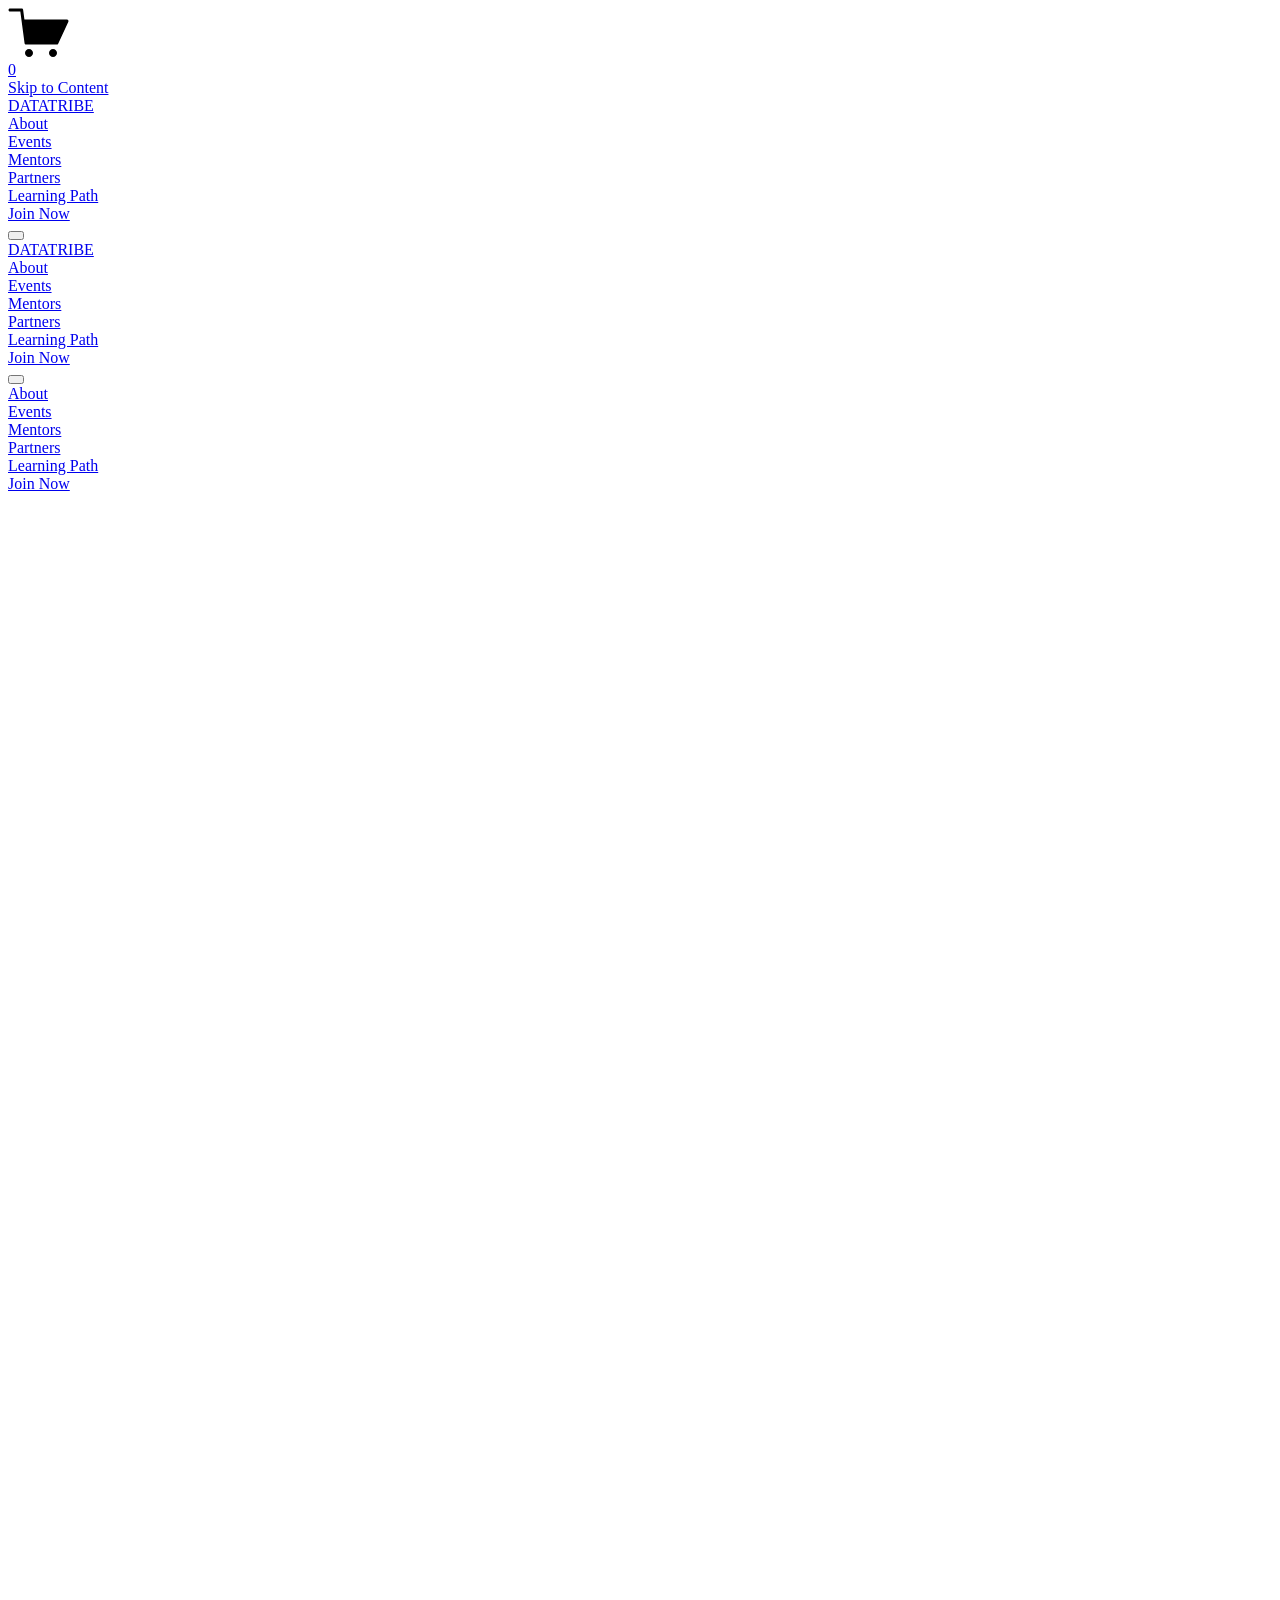
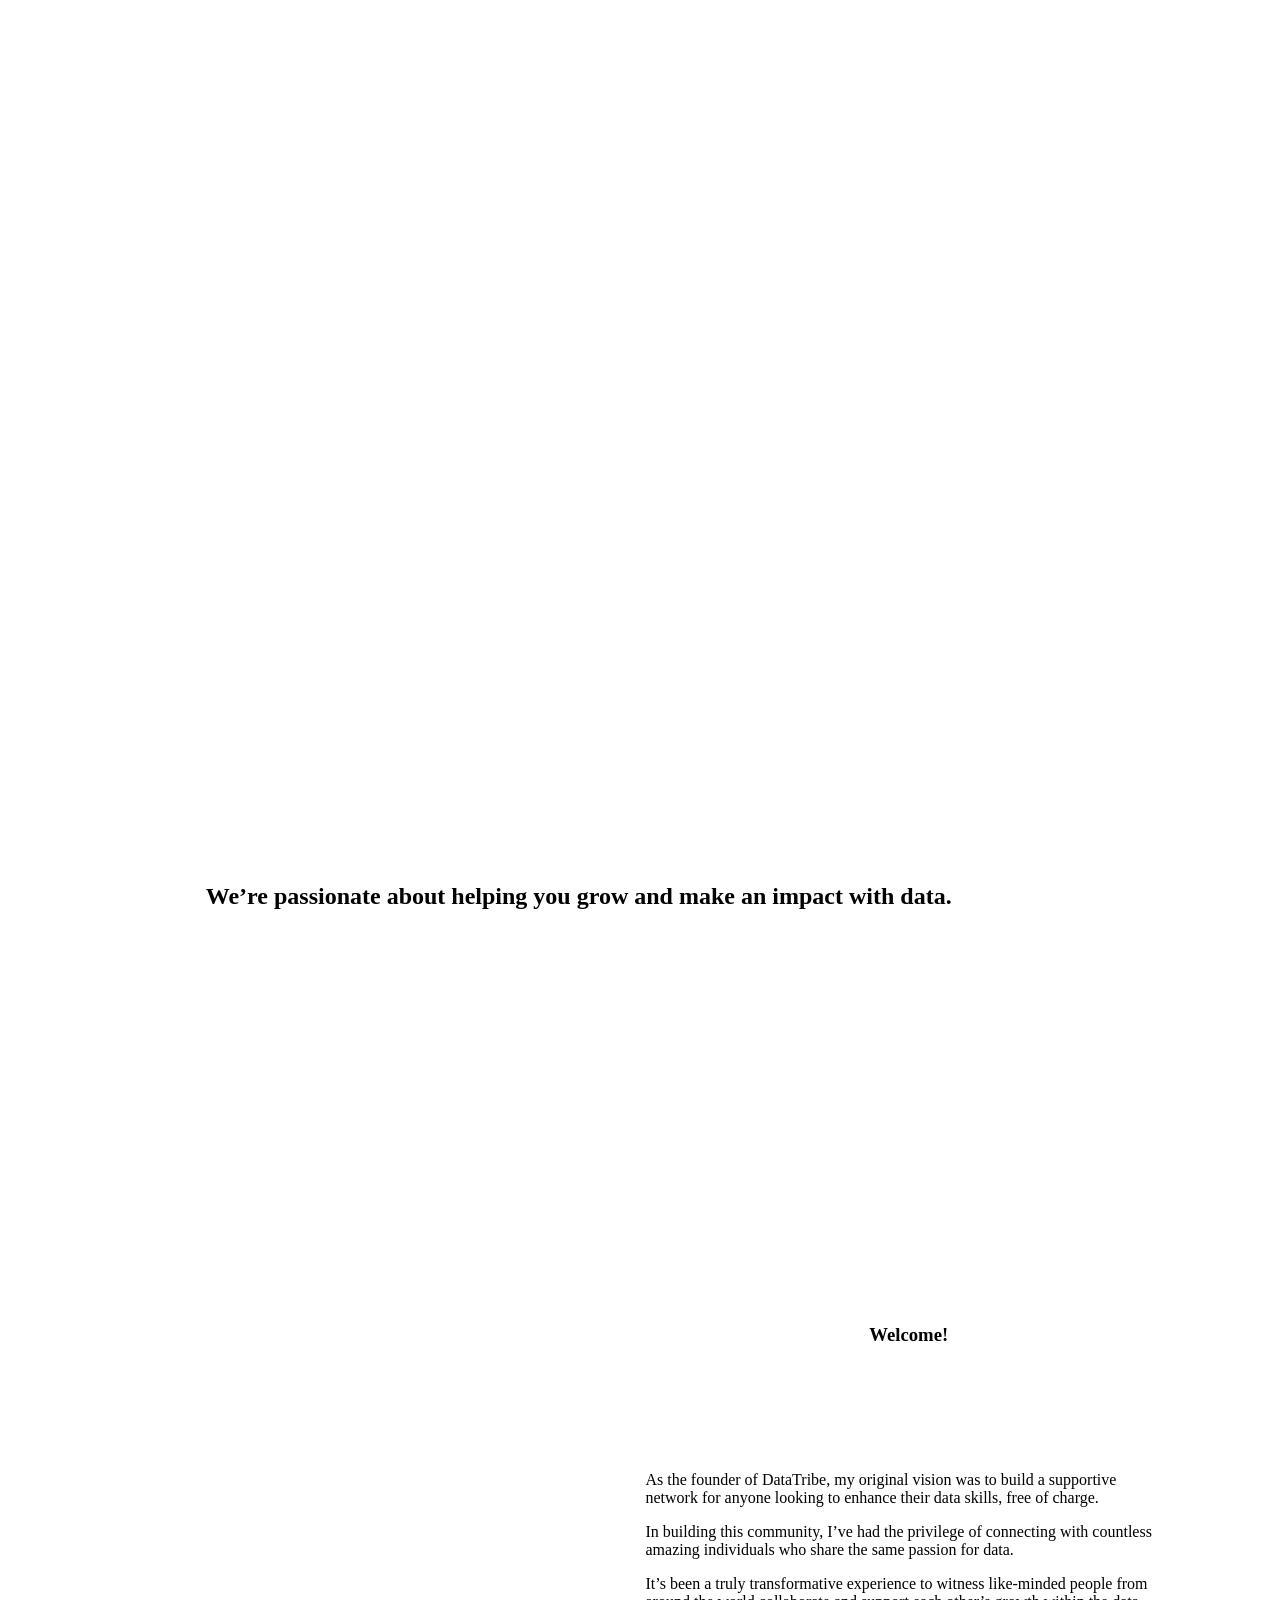
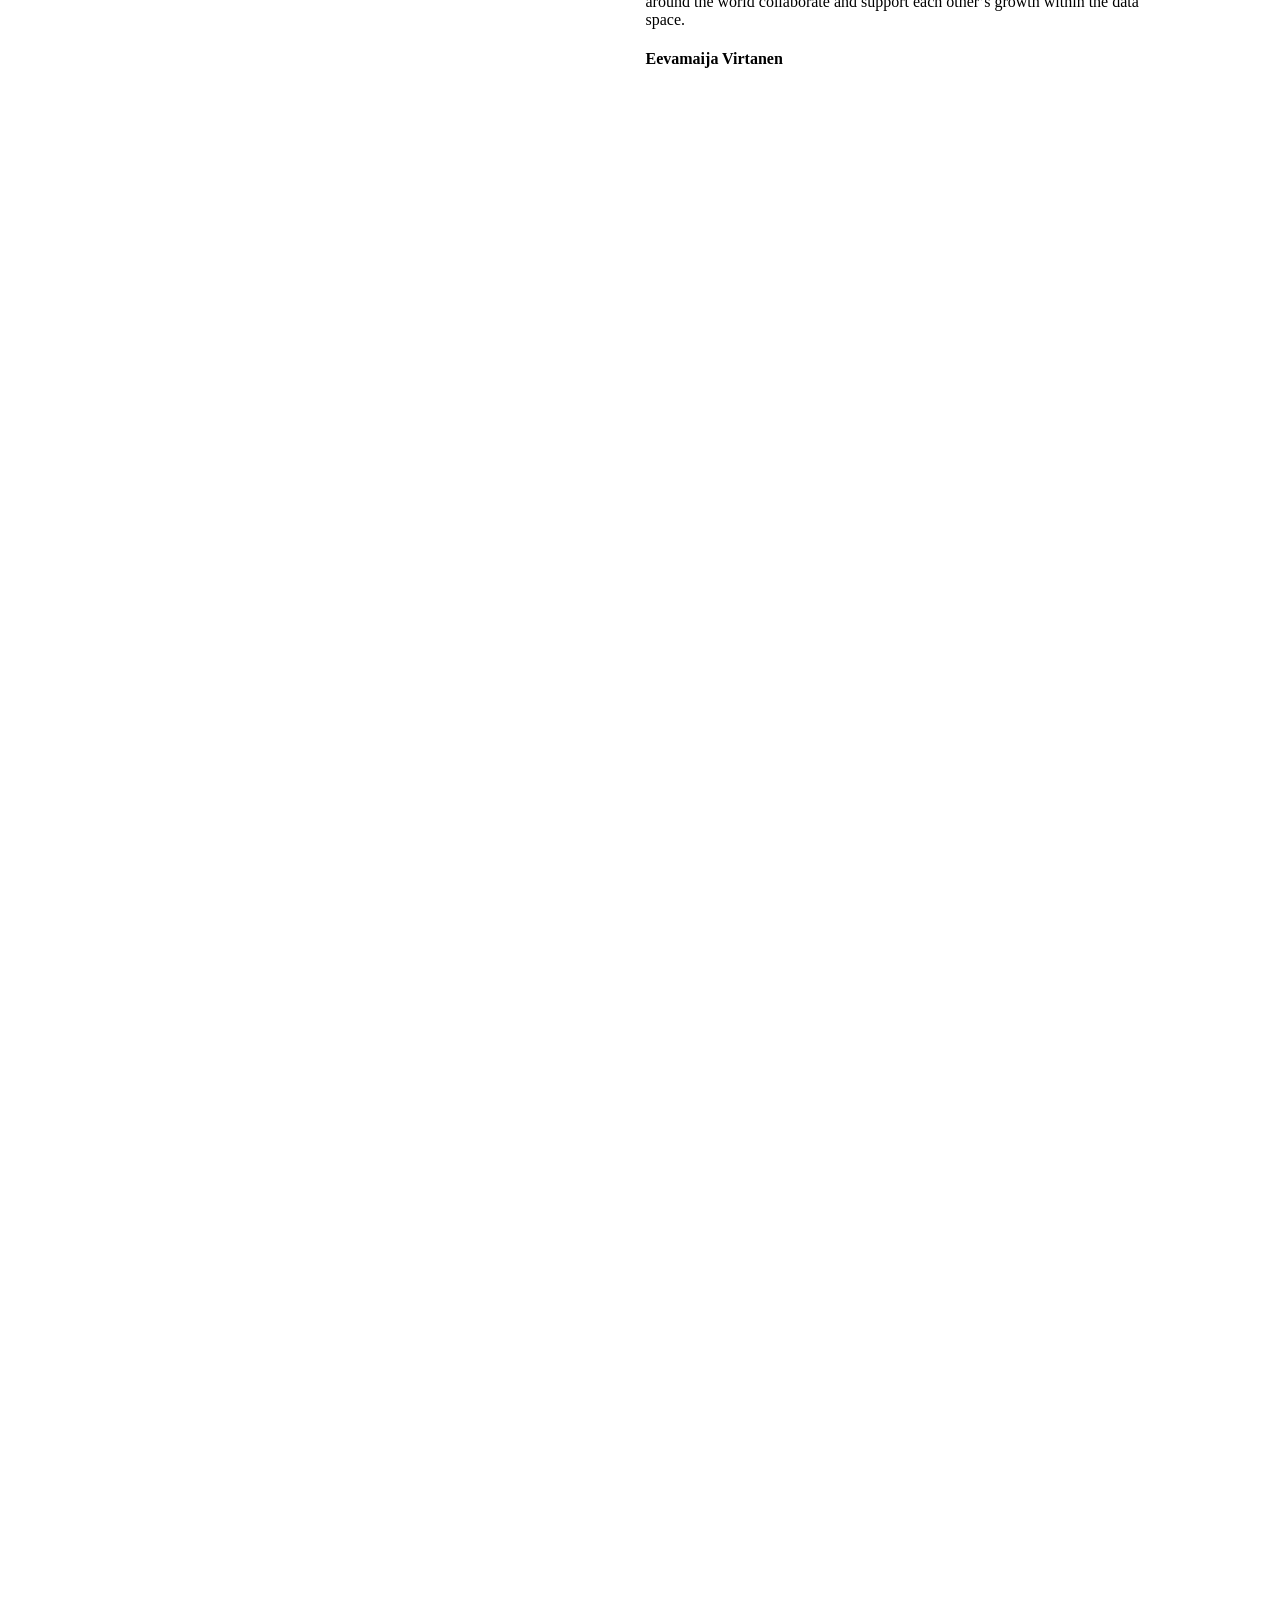
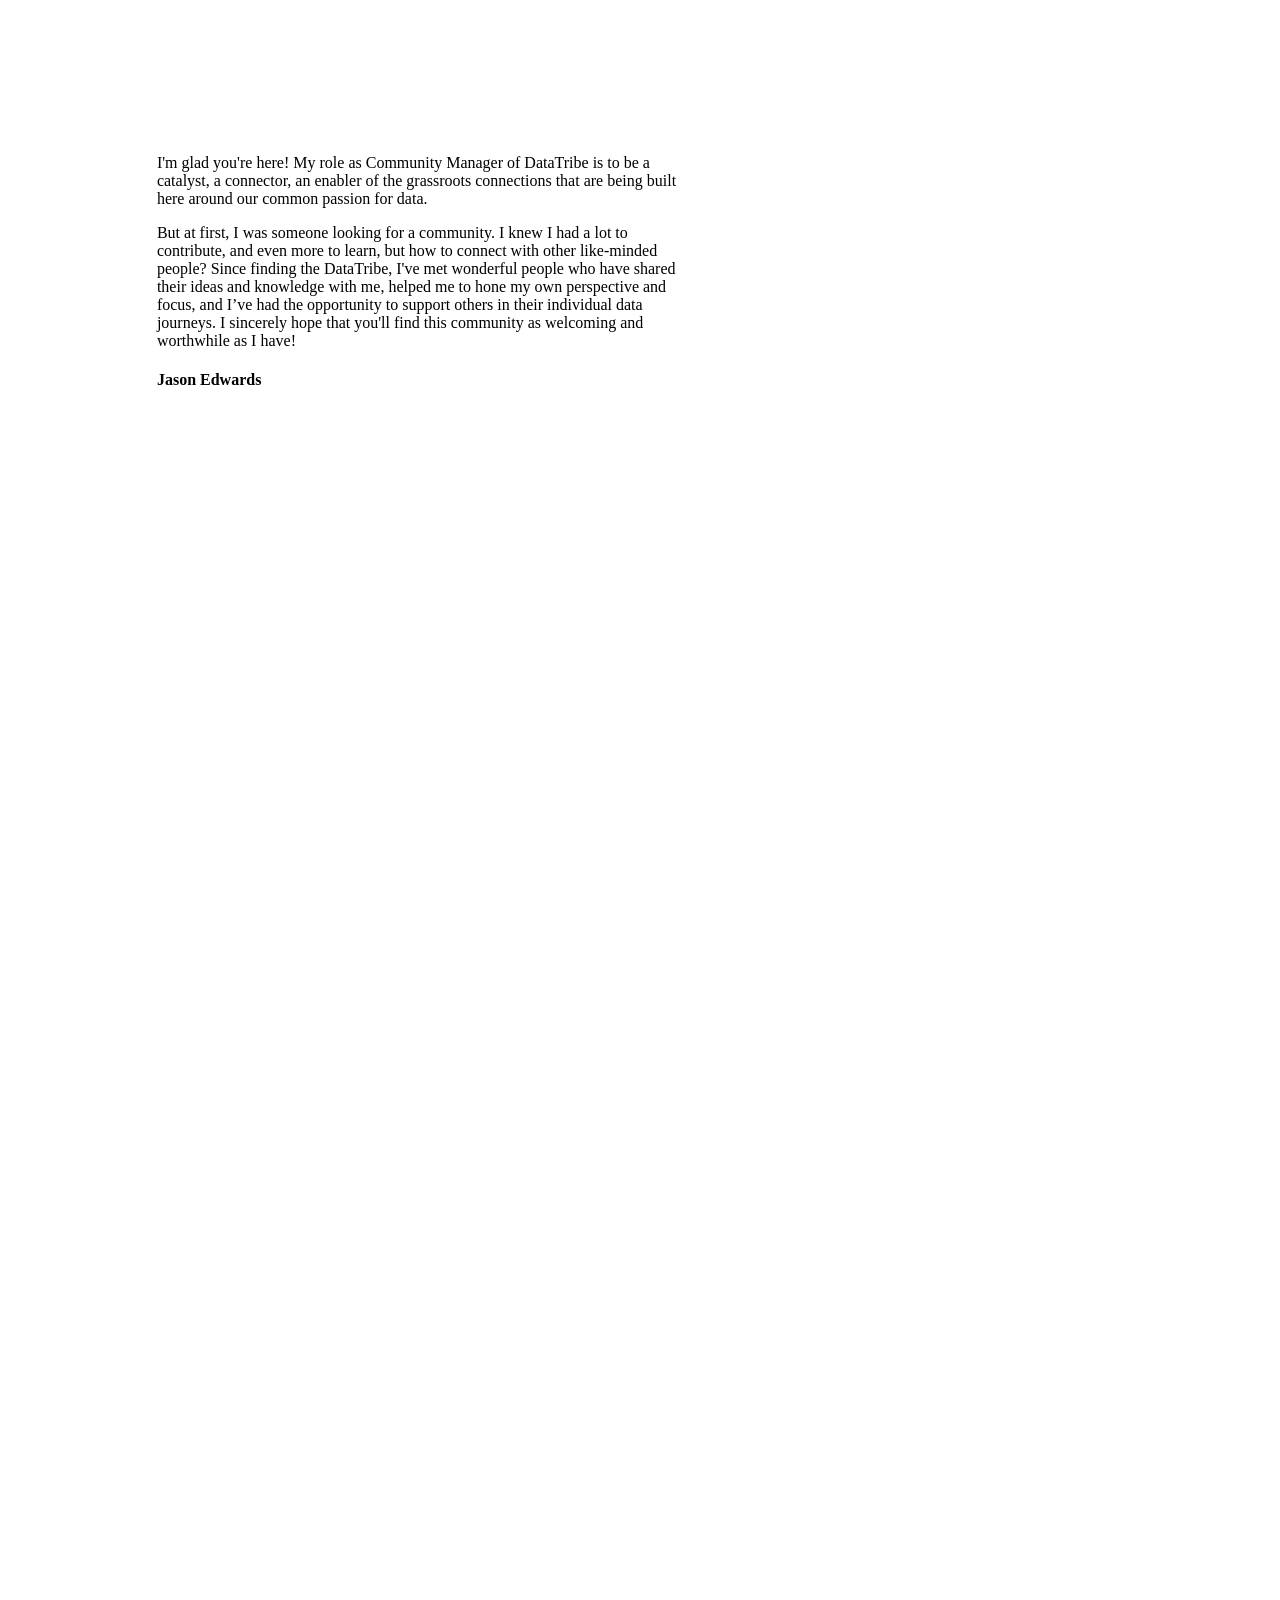
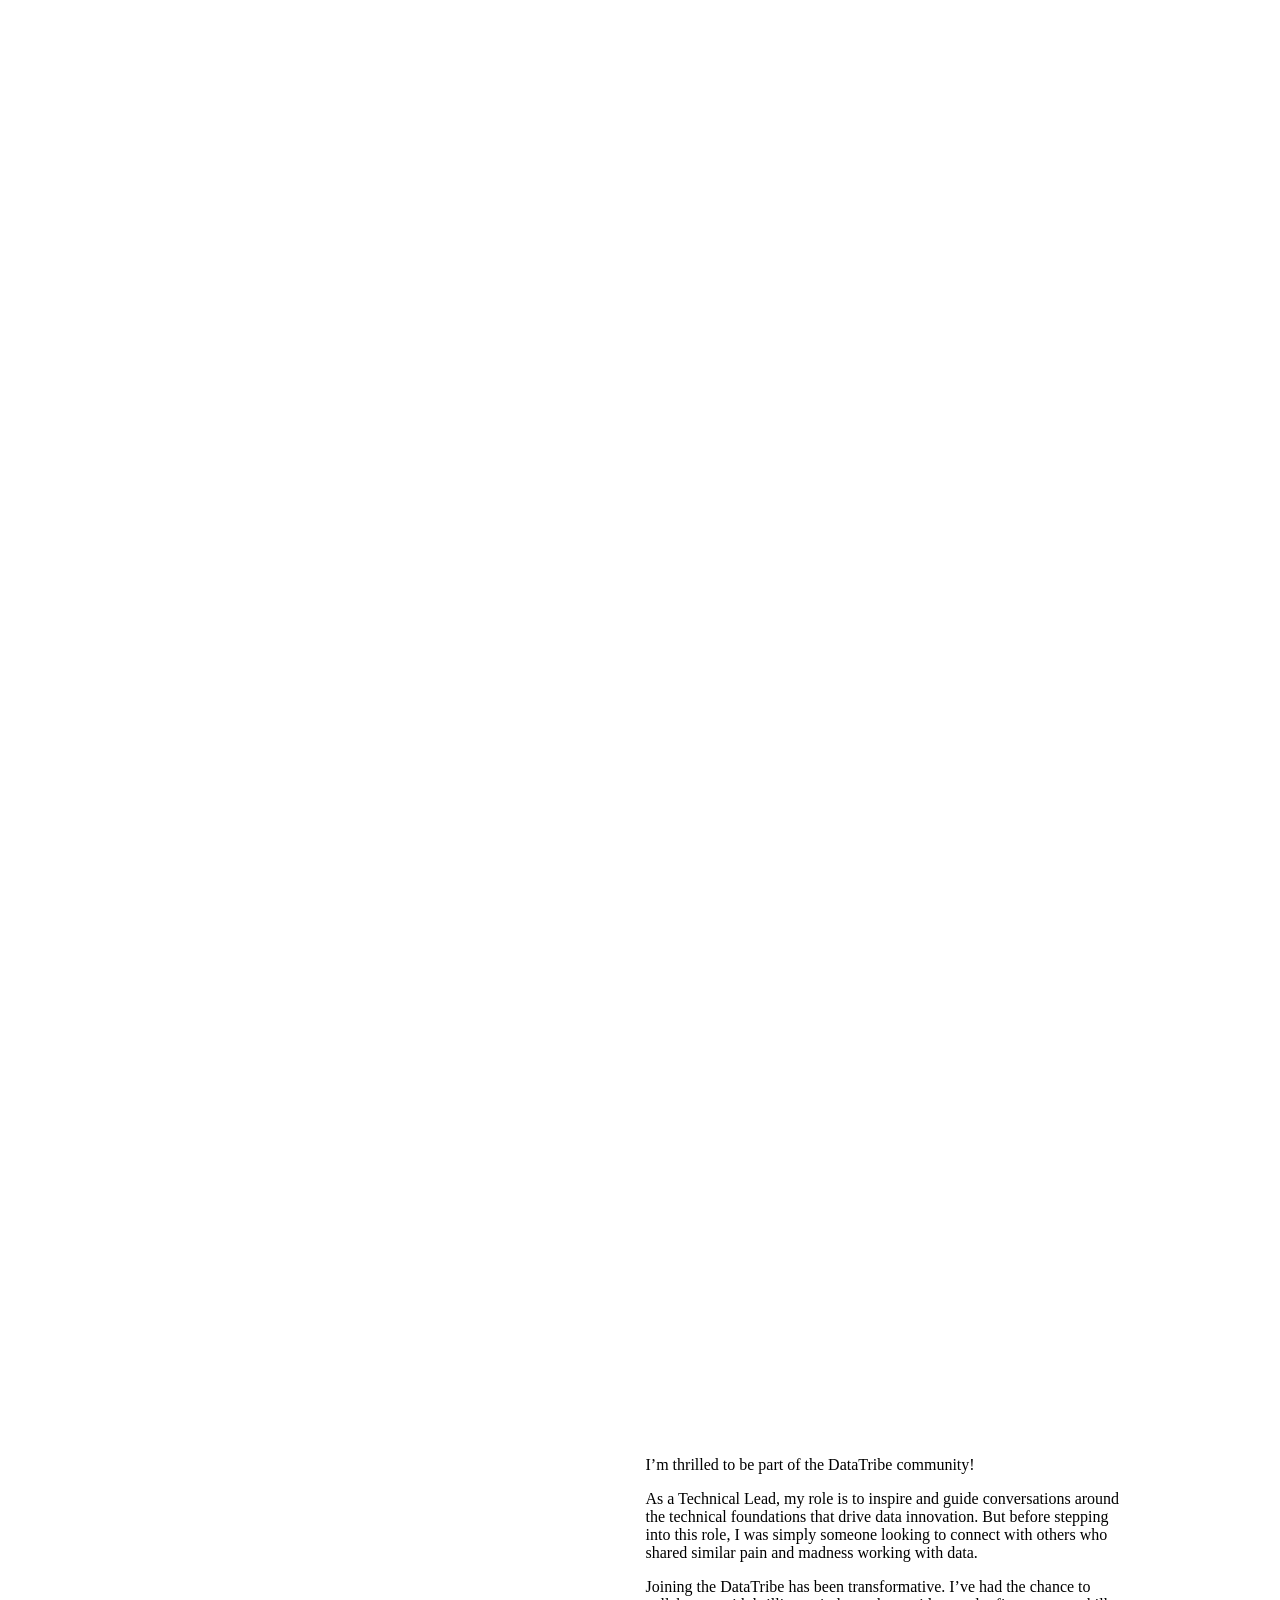
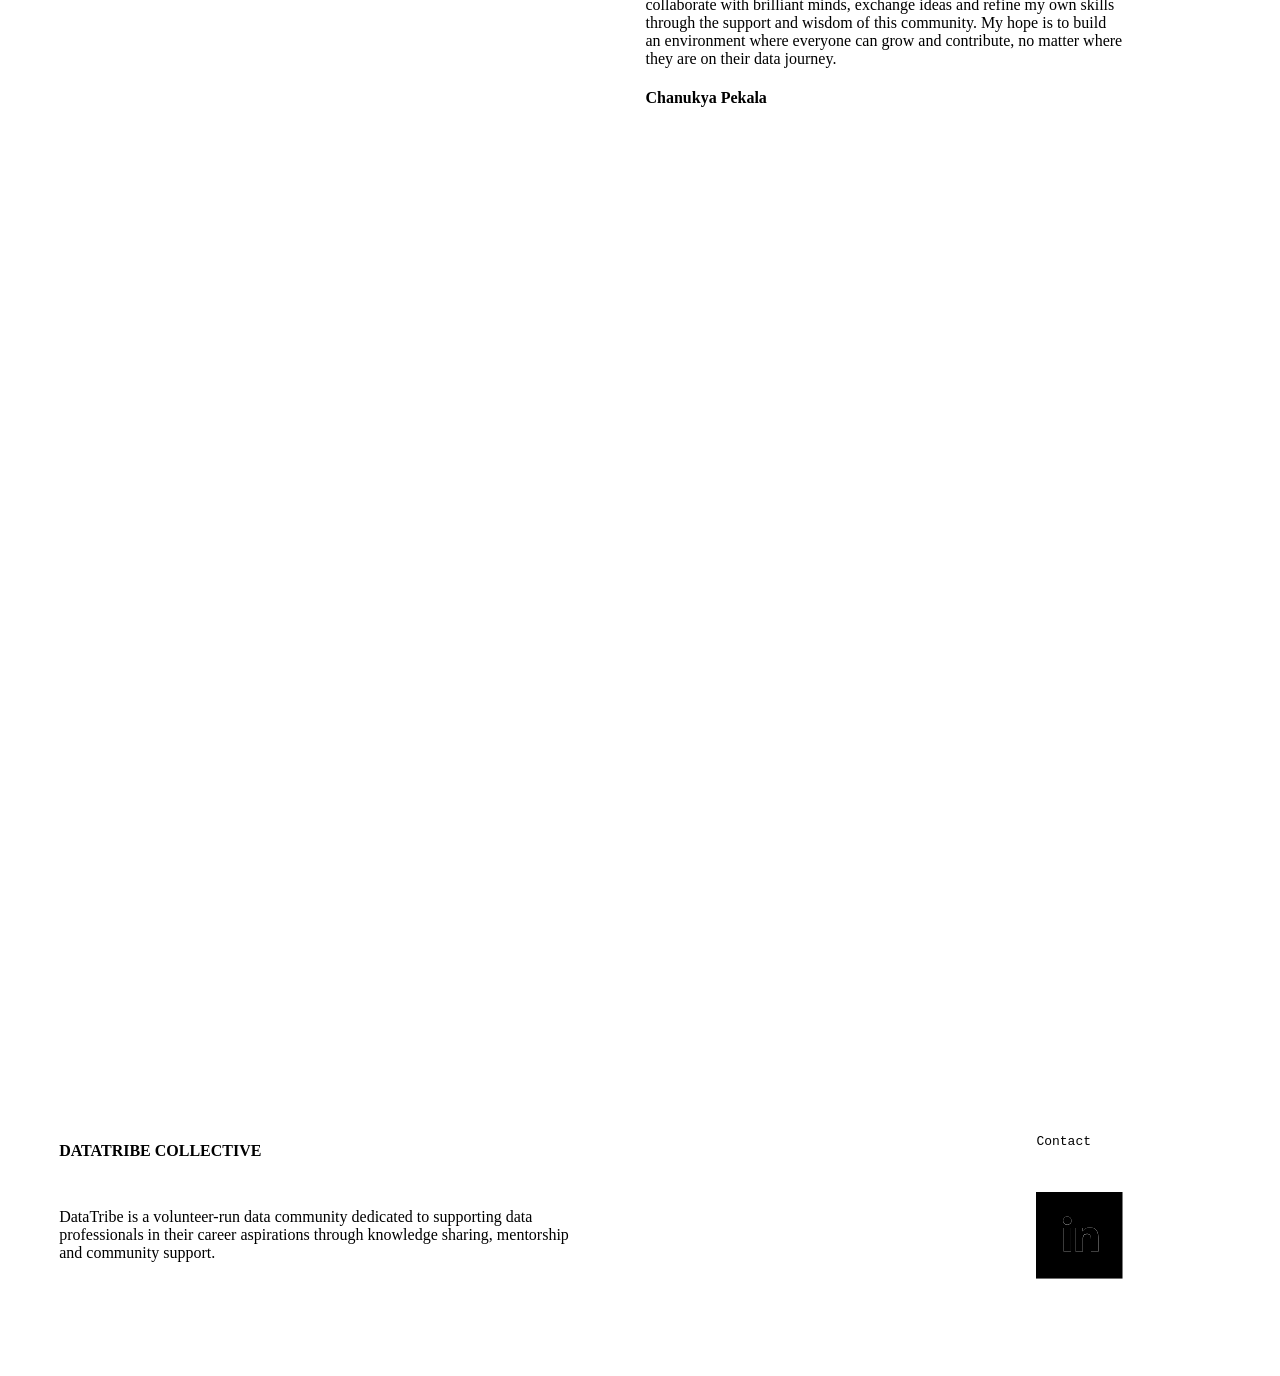
==== commit 1405cecf: "Add mobile & burger nav links" ====
--- a/index.html
+++ b/index.html
@@ -727,7 +727,9 @@
 
                                     <div class="header-nav-item header-nav-item--collection">
                                         <a
-                                                href="events.html"
+                                                href="https://www.meetup.com/datatribe-meetup-group/"
+                                                target="_blank"
+                                                rel="noopener"
                                                 data-animation-role="header-element"
 
                                         >
@@ -765,11 +767,29 @@
                                         </a>
                                     </div>
 
-
-
-
-
-
+                                    
+
+
+
+
+
+                                    <div class="header-nav-item header-nav-item--collection">
+                                        <a
+                                                href="https://datatribe-collective-labs.github.io/junior-data-engineer-cohort/"
+                                                target="_blank"
+                                                rel="noopener"
+                                                data-animation-role="header-element"
+                                        >
+                                            Learning Path
+                                        </a>
+                                    </div>
+
+
+
+
+
+
+                                    
                                 </nav>
                             </div>
                         </div>
@@ -1059,8 +1079,9 @@
 
                                 <div class="container header-menu-nav-item header-menu-nav-item--collection">
                                     <a
-                                            href="events.html"
-
+                                            href="https://www.meetup.com/datatribe-meetup-group/"
+                                            target="_blank"
+                                            rel="noopener"
                                     >
                                         <div class="header-menu-nav-item-content">
                                             Events
@@ -1102,6 +1123,23 @@
                                     </a>
                                 </div>
 
+
+
+
+
+
+
+                                <div class="container header-menu-nav-item header-menu-nav-item--collection">
+                                    <a
+                                            href="https://datatribe-collective-labs.github.io/junior-data-engineer-cohort/"
+                                            target="_blank"
+                                            rel="noopener"
+                                    >
+                                        <div class="header-menu-nav-item-content">
+                                            Learning Path
+                                        </div>
+                                  </a>
+                                </div>
 
 
 
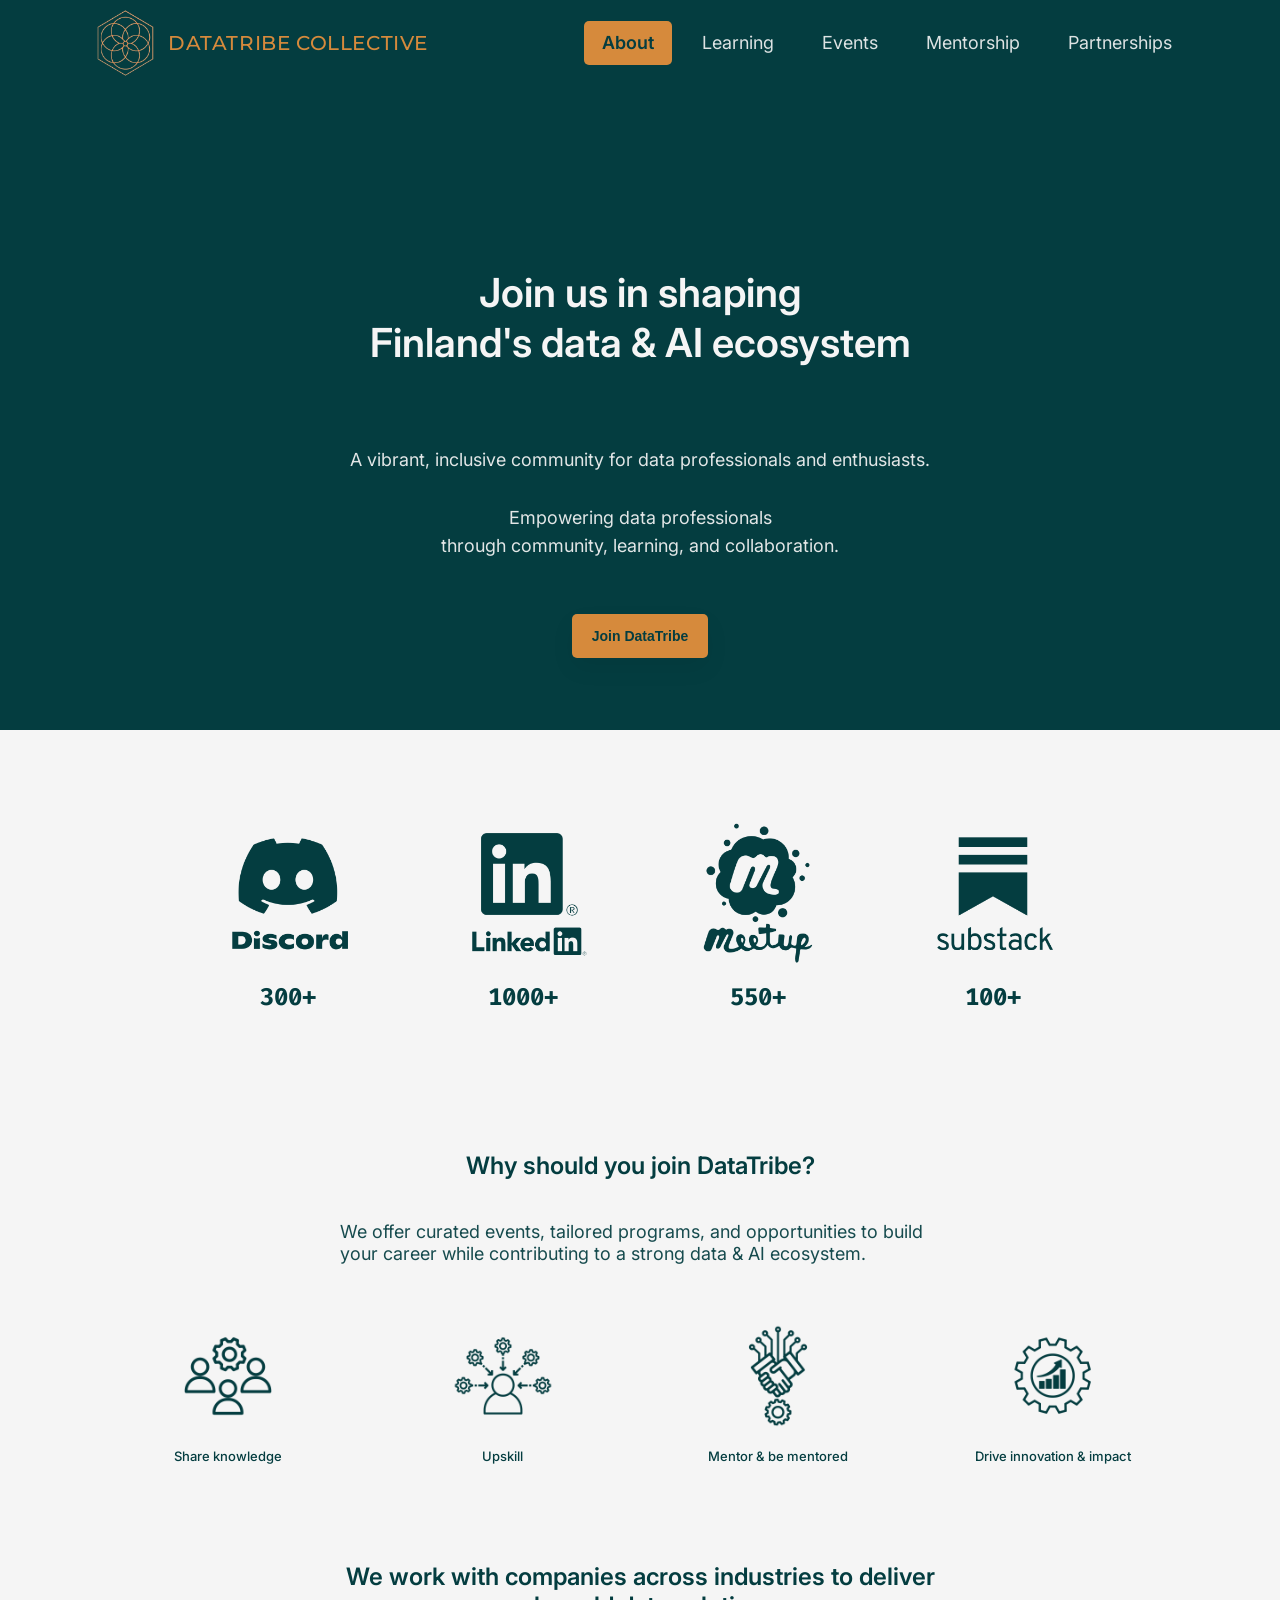
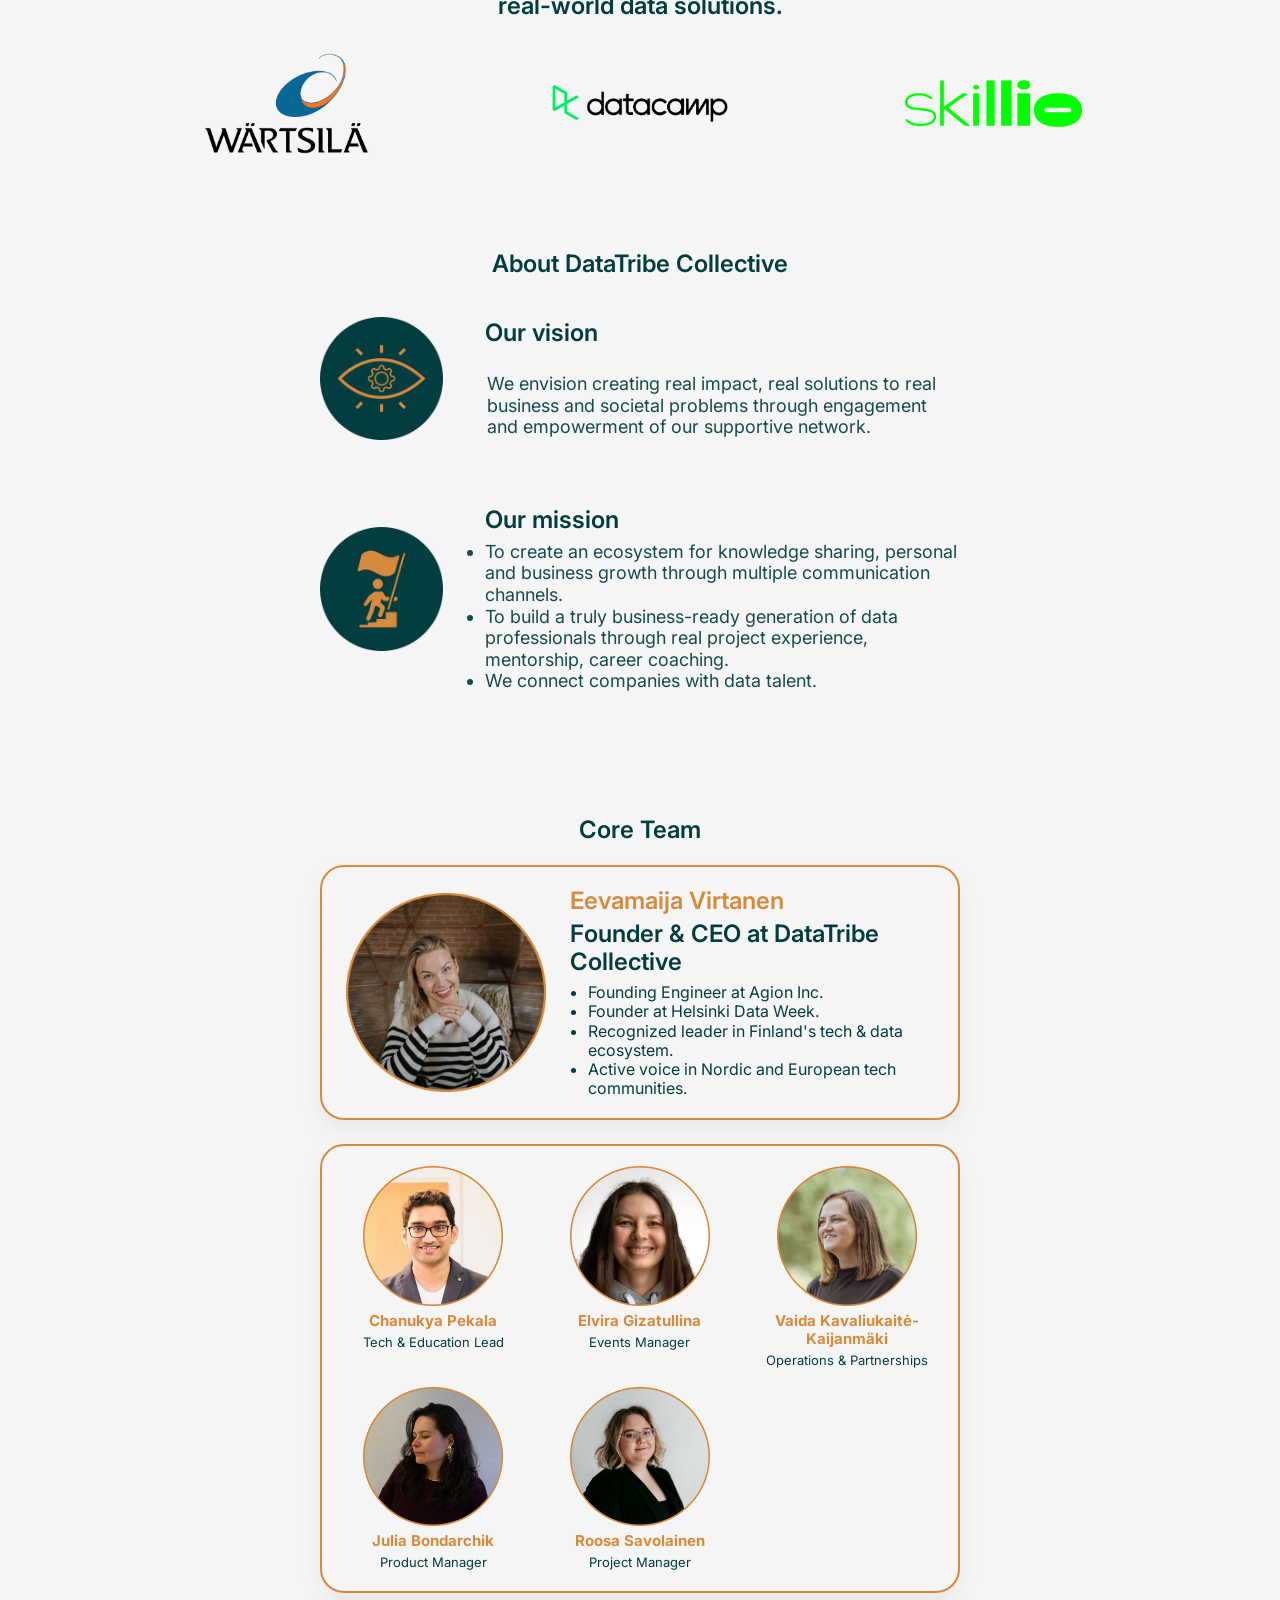
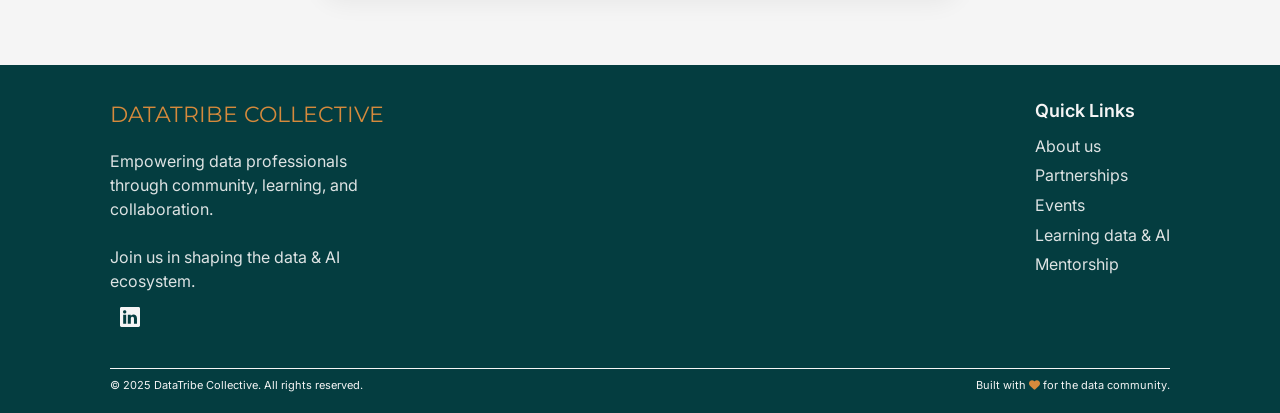
==== commit 274b0039: "Revamped website" ====
--- a/index.html
+++ b/index.html
@@ -1,2830 +1,332 @@
-<!doctype html>
-<html xmlns:og="http://opengraphprotocol.org/schema/" xmlns:fb="http://www.facebook.com/2008/fbml" lang="en-US"  >
-<head>
-    <meta http-equiv="X-UA-Compatible" content="IE=edge,chrome=1">
-    <meta name="viewport" content="width=device-width, initial-scale=1">
-    <!-- This is Squarespace. --><!-- lemon-keyboard-eh5c -->
-    <base href="">
-    <meta charset="utf-8" />
-    <title>DATATRIBE</title>
-    <meta http-equiv="Accept-CH" content="Sec-CH-UA-Platform-Version, Sec-CH-UA-Model" /><link rel="icon" type="image/x-icon" href="https://images.squarespace-cdn.com/content/v1/6634fe04c104201d91b669b7/1738414653537-6JK82NV128CUWT48F3PO/favicon.ico?format=100w"/>
-    <link rel="canonical" href="index.html"/>
-    <meta property="og:site_name" content="DATATRIBE"/>
-    <meta property="og:title" content="DATATRIBE"/>
-    <meta property="og:url" content="https://www.datatribecollective.com"/>
-    <meta property="og:type" content="website"/>
-    <meta property="og:image" content="http://static1.squarespace.com/static/6634fe04c104201d91b669b7/t/679e1a59b23d742bd09974c3/1738414684218/IMG_6517.jpeg?format=1500w"/>
-    <meta property="og:image:width" content="1024"/>
-    <meta property="og:image:height" content="1024"/>
-    <meta itemprop="name" content="DATATRIBE"/>
-    <meta itemprop="url" content="https://www.datatribecollective.com"/>
-    <meta itemprop="thumbnailUrl" content="http://static1.squarespace.com/static/6634fe04c104201d91b669b7/t/679e1a59b23d742bd09974c3/1738414684218/IMG_6517.jpeg?format=1500w"/>
-    <link rel="image_src" href="http://static1.squarespace.com/static/6634fe04c104201d91b669b7/t/679e1a59b23d742bd09974c3/1738414684218/IMG_6517.jpeg?format=1500w" />
-    <meta itemprop="image" content="http://static1.squarespace.com/static/6634fe04c104201d91b669b7/t/679e1a59b23d742bd09974c3/1738414684218/IMG_6517.jpeg?format=1500w"/>
-    <meta name="twitter:title" content="DATATRIBE"/>
-    <meta name="twitter:image" content="http://static1.squarespace.com/static/6634fe04c104201d91b669b7/t/679e1a59b23d742bd09974c3/1738414684218/IMG_6517.jpeg?format=1500w"/>
-    <meta name="twitter:url" content="https://www.datatribecollective.com"/>
-    <meta name="twitter:card" content="summary"/>
-    <meta name="description" content="" />
-    <link rel="preconnect" href="https://images.squarespace-cdn.com">
-    <link rel="preconnect" href="https://fonts.gstatic.com" crossorigin>
-    <link rel="stylesheet" href="https://fonts.googleapis.com/css2?family=Manrope:ital,wght@0,500;0,700&family=Poppins:ital,wght@0,400;0,700;1,400;1,700"><script type="text/javascript" crossorigin="anonymous" defer="true" nomodule="nomodule" src="https://assets.squarespace.com/@sqs/polyfiller/1.6/legacy.js"></script>
-    <script type="text/javascript" crossorigin="anonymous" defer="true" src="https://assets.squarespace.com/@sqs/polyfiller/1.6/modern.js"></script>
-    <script type="text/javascript">SQUARESPACE_ROLLUPS = {};</script>
-    <script>(function(rollups, name) { if (!rollups[name]) { rollups[name] = {}; } rollups[name].js = ["//assets.squarespace.com/universal/scripts-compressed/extract-css-runtime-c74f13b67efecfb6-min.en-US.js"]; })(SQUARESPACE_ROLLUPS, 'squarespace-extract_css_runtime');</script>
-    <script crossorigin="anonymous" src="https://assets.squarespace.com/universal/scripts-compressed/extract-css-runtime-c74f13b67efecfb6-min.en-US.js" defer ></script><script>(function(rollups, name) { if (!rollups[name]) { rollups[name] = {}; } rollups[name].js = ["//assets.squarespace.com/universal/scripts-compressed/extract-css-moment-js-vendor-088ec0120fdbcfed-min.en-US.js"]; })(SQUARESPACE_ROLLUPS, 'squarespace-extract_css_moment_js_vendor');</script>
-    <script crossorigin="anonymous" src="https://assets.squarespace.com/universal/scripts-compressed/extract-css-moment-js-vendor-088ec0120fdbcfed-min.en-US.js" defer ></script><script>(function(rollups, name) { if (!rollups[name]) { rollups[name] = {}; } rollups[name].js = ["//assets.squarespace.com/universal/scripts-compressed/cldr-resource-pack-f88491ffe3410ea1-min.en-US.js"]; })(SQUARESPACE_ROLLUPS, 'squarespace-cldr_resource_pack');</script>
-    <script crossorigin="anonymous" src="https://assets.squarespace.com/universal/scripts-compressed/cldr-resource-pack-f88491ffe3410ea1-min.en-US.js" defer ></script><script>(function(rollups, name) { if (!rollups[name]) { rollups[name] = {}; } rollups[name].js = ["//assets.squarespace.com/universal/scripts-compressed/common-vendors-stable-54bab8bb8a15366b-min.en-US.js"]; })(SQUARESPACE_ROLLUPS, 'squarespace-common_vendors_stable');</script>
-    <script crossorigin="anonymous" src="https://assets.squarespace.com/universal/scripts-compressed/common-vendors-stable-54bab8bb8a15366b-min.en-US.js" defer ></script><script>(function(rollups, name) { if (!rollups[name]) { rollups[name] = {}; } rollups[name].js = ["//assets.squarespace.com/universal/scripts-compressed/common-vendors-2d5492cbf9fd8115-min.en-US.js"]; })(SQUARESPACE_ROLLUPS, 'squarespace-common_vendors');</script>
-    <script crossorigin="anonymous" src="https://assets.squarespace.com/universal/scripts-compressed/common-vendors-2d5492cbf9fd8115-min.en-US.js" defer ></script><script>(function(rollups, name) { if (!rollups[name]) { rollups[name] = {}; } rollups[name].js = ["//assets.squarespace.com/universal/scripts-compressed/common-21e981796fe9f28e-min.en-US.js"]; })(SQUARESPACE_ROLLUPS, 'squarespace-common');</script>
-    <script crossorigin="anonymous" src="https://assets.squarespace.com/universal/scripts-compressed/common-21e981796fe9f28e-min.en-US.js" defer ></script><script>(function(rollups, name) { if (!rollups[name]) { rollups[name] = {}; } rollups[name].js = ["//assets.squarespace.com/universal/scripts-compressed/user-account-core-d2506a85048c43a4-min.en-US.js"]; })(SQUARESPACE_ROLLUPS, 'squarespace-user_account_core');</script>
-    <script crossorigin="anonymous" src="https://assets.squarespace.com/universal/scripts-compressed/user-account-core-d2506a85048c43a4-min.en-US.js" defer ></script><script>(function(rollups, name) { if (!rollups[name]) { rollups[name] = {}; } rollups[name].css = ["//assets.squarespace.com/universal/styles-compressed/user-account-core-f5a00a1f8fff3c55-min.en-US.css"]; })(SQUARESPACE_ROLLUPS, 'squarespace-user_account_core');</script>
-    <link rel="stylesheet" type="text/css" href="https://assets.squarespace.com/universal/styles-compressed/user-account-core-f5a00a1f8fff3c55-min.en-US.css"><script>(function(rollups, name) { if (!rollups[name]) { rollups[name] = {}; } rollups[name].js = ["//assets.squarespace.com/universal/scripts-compressed/performance-d4bf626f4e6e1501-min.en-US.js"]; })(SQUARESPACE_ROLLUPS, 'squarespace-performance');</script>
-    <script crossorigin="anonymous" src="https://assets.squarespace.com/universal/scripts-compressed/performance-d4bf626f4e6e1501-min.en-US.js" defer ></script><script data-name="static-context">Static = window.Static || {}; Static.SQUARESPACE_CONTEXT = {"betaFeatureFlags":["scripts_defer","nested_categories","campaigns_merch_state","enable_form_submission_trigger","override_block_styles","i18n_beta_website_locales","marketing_landing_page","campaigns_discount_section_in_automations","campaigns_discount_section_in_blasts","section-sdk-product-pages","member_areas_feature","campaigns_new_image_layout_picker","new_stacked_index","contacts_and_campaigns_redesign","campaigns_import_discounts","marketing_automations","supports_versioned_template_assets","campaigns_thumbnail_layout"],"facebookAppId":"314192535267336","facebookApiVersion":"v6.0","rollups":{"squarespace-announcement-bar":{"js":"//assets.squarespace.com/universal/scripts-compressed/announcement-bar-080327de93b01eb7-min.en-US.js"},"squarespace-audio-player":{"css":"//assets.squarespace.com/universal/styles-compressed/audio-player-b05f5197a871c566-min.en-US.css","js":"//assets.squarespace.com/universal/scripts-compressed/audio-player-177d343ce6873a85-min.en-US.js"},"squarespace-blog-collection-list":{"css":"//assets.squarespace.com/universal/styles-compressed/blog-collection-list-b4046463b72f34e2-min.en-US.css","js":"//assets.squarespace.com/universal/scripts-compressed/blog-collection-list-6bc31de7ce2e3134-min.en-US.js"},"squarespace-calendar-block-renderer":{"css":"//assets.squarespace.com/universal/styles-compressed/calendar-block-renderer-b72d08ba4421f5a0-min.en-US.css","js":"//assets.squarespace.com/universal/scripts-compressed/calendar-block-renderer-018705e2c364c4c5-min.en-US.js"},"squarespace-chartjs-helpers":{"css":"//assets.squarespace.com/universal/styles-compressed/chartjs-helpers-96b256171ee039c1-min.en-US.css","js":"//assets.squarespace.com/universal/scripts-compressed/chartjs-helpers-32e0acd3e82c5bbc-min.en-US.js"},"squarespace-comments":{"css":"//assets.squarespace.com/universal/styles-compressed/comments-74e15a3413a49a5b-min.en-US.css","js":"//assets.squarespace.com/universal/scripts-compressed/comments-5ca804d741cf0a83-min.en-US.js"},"squarespace-custom-css-popup":{"css":"//assets.squarespace.com/universal/styles-compressed/custom-css-popup-26e266a5247e32fa-min.en-US.css","js":"//assets.squarespace.com/universal/scripts-compressed/custom-css-popup-25c94354cc464139-min.en-US.js"},"squarespace-dialog":{"css":"//assets.squarespace.com/universal/styles-compressed/dialog-f9093f2d526b94df-min.en-US.css","js":"//assets.squarespace.com/universal/scripts-compressed/dialog-9fc15fab6d36d039-min.en-US.js"},"squarespace-events-collection":{"css":"//assets.squarespace.com/universal/styles-compressed/events-collection-b72d08ba4421f5a0-min.en-US.css","js":"//assets.squarespace.com/universal/scripts-compressed/events-collection-c33eda156c2a2888-min.en-US.js"},"squarespace-form-rendering-utils":{"js":"//assets.squarespace.com/universal/scripts-compressed/form-rendering-utils-c2ac0f635472b467-min.en-US.js"},"squarespace-forms":{"css":"//assets.squarespace.com/universal/styles-compressed/forms-0afd3c6ac30bbab1-min.en-US.css","js":"//assets.squarespace.com/universal/scripts-compressed/forms-050b58fae4574a0b-min.en-US.js"},"squarespace-gallery-collection-list":{"css":"//assets.squarespace.com/universal/styles-compressed/gallery-collection-list-b4046463b72f34e2-min.en-US.css","js":"//assets.squarespace.com/universal/scripts-compressed/gallery-collection-list-f144952f77540588-min.en-US.js"},"squarespace-image-zoom":{"css":"//assets.squarespace.com/universal/styles-compressed/image-zoom-b4046463b72f34e2-min.en-US.css","js":"//assets.squarespace.com/universal/scripts-compressed/image-zoom-0d33abcf9f75d991-min.en-US.js"},"squarespace-pinterest":{"css":"//assets.squarespace.com/universal/styles-compressed/pinterest-b4046463b72f34e2-min.en-US.css","js":"//assets.squarespace.com/universal/scripts-compressed/pinterest-910b4a6b2b2644e3-min.en-US.js"},"squarespace-popup-overlay":{"css":"//assets.squarespace.com/universal/styles-compressed/popup-overlay-b742b752f5880972-min.en-US.css","js":"//assets.squarespace.com/universal/scripts-compressed/popup-overlay-4211cb8507230586-min.en-US.js"},"squarespace-product-quick-view":{"css":"//assets.squarespace.com/universal/styles-compressed/product-quick-view-0ba5bac716923b8e-min.en-US.css","js":"//assets.squarespace.com/universal/scripts-compressed/product-quick-view-3db087270f0b8fc0-min.en-US.js"},"squarespace-products-collection-item-v2":{"css":"//assets.squarespace.com/universal/styles-compressed/products-collection-item-v2-b4046463b72f34e2-min.en-US.css","js":"//assets.squarespace.com/universal/scripts-compressed/products-collection-item-v2-53fa72e33faa607d-min.en-US.js"},"squarespace-products-collection-list-v2":{"css":"//assets.squarespace.com/universal/styles-compressed/products-collection-list-v2-b4046463b72f34e2-min.en-US.css","js":"//assets.squarespace.com/universal/scripts-compressed/products-collection-list-v2-5934140da2f4f73a-min.en-US.js"},"squarespace-search-page":{"css":"//assets.squarespace.com/universal/styles-compressed/search-page-90a67fc09b9b32c6-min.en-US.css","js":"//assets.squarespace.com/universal/scripts-compressed/search-page-f0faa4d10186af33-min.en-US.js"},"squarespace-search-preview":{"js":"//assets.squarespace.com/universal/scripts-compressed/search-preview-964afb746f078ccd-min.en-US.js"},"squarespace-simple-liking":{"css":"//assets.squarespace.com/universal/styles-compressed/simple-liking-701bf8bbc05ec6aa-min.en-US.css","js":"//assets.squarespace.com/universal/scripts-compressed/simple-liking-ce827eee91c8c466-min.en-US.js"},"squarespace-social-buttons":{"css":"//assets.squarespace.com/universal/styles-compressed/social-buttons-95032e5fa98e47a5-min.en-US.css","js":"//assets.squarespace.com/universal/scripts-compressed/social-buttons-b83073dab3a2a7c6-min.en-US.js"},"squarespace-tourdates":{"css":"//assets.squarespace.com/universal/styles-compressed/tourdates-b4046463b72f34e2-min.en-US.css","js":"//assets.squarespace.com/universal/scripts-compressed/tourdates-1bbdbb2b34010d0e-min.en-US.js"},"squarespace-website-overlays-manager":{"css":"//assets.squarespace.com/universal/styles-compressed/website-overlays-manager-07ea5a4e004e6710-min.en-US.css","js":"//assets.squarespace.com/universal/scripts-compressed/website-overlays-manager-d620d569ef5bca92-min.en-US.js"}},"pageType":2,"website":{"id":"6634fe04c104201d91b669b7","identifier":"lemon-keyboard-eh5c","websiteType":1,"contentModifiedOn":1749129804745,"cloneable":false,"hasBeenCloneable":false,"siteStatus":{},"language":"en-US","timeZone":"Europe/Helsinki","machineTimeZoneOffset":10800000,"timeZoneOffset":10800000,"timeZoneAbbr":"EEST","siteTitle":"DATATRIBE","fullSiteTitle":"DATATRIBE","siteDescription":"","location":{},"socialLogoImageId":"679e1a59b23d742bd09974c3","shareButtonOptions":{"3":true,"6":true,"1":true,"8":true,"4":true,"7":true,"2":true},"socialLogoImageUrl":"//images.squarespace-cdn.com/content/v1/6634fe04c104201d91b669b7/1738414681838-1OPM1MGU6838ASOAPF0B/IMG_6517.jpeg","authenticUrl":"https://www.datatribecollective.com","internalUrl":"https://lemon-keyboard-eh5c.squarespace.com","baseUrl":"https://www.datatribecollective.com","primaryDomain":"www.datatribecollective.com","sslSetting":3,"isHstsEnabled":true,"socialAccounts":[{"serviceId":65,"screenname":"LinkedIn","addedOn":1714748933132,"profileUrl":"https://www.linkedin.com/company/datatribe-collective","iconEnabled":true,"serviceName":"linkedin-unauth"}],"typekitId":"","statsMigrated":false,"imageMetadataProcessingEnabled":false,"screenshotId":"bd18ab117f5b6a6d10f357d6f1dcbaec88a513c85e1f299fc5a48726710c2727","captchaSettings":{"enabledForDonations":false},"showOwnerLogin":false},"websiteSettings":{"id":"6634fe04c104201d91b669ba","websiteId":"6634fe04c104201d91b669b7","subjects":[],"country":"FI","state":"18","simpleLikingEnabled":true,"popupOverlaySettings":{"style":1,"enabledPages":[]},"commentLikesAllowed":true,"commentAnonAllowed":true,"commentThreaded":true,"commentApprovalRequired":false,"commentAvatarsOn":true,"commentSortType":2,"commentFlagThreshold":0,"commentFlagsAllowed":true,"commentEnableByDefault":true,"commentDisableAfterDaysDefault":0,"disqusShortname":"","commentsEnabled":false,"businessHours":{},"storeSettings":{"returnPolicy":null,"termsOfService":null,"privacyPolicy":null,"expressCheckout":false,"continueShoppingLinkUrl":"/","useLightCart":false,"showNoteField":false,"shippingCountryDefaultValue":"US","billToShippingDefaultValue":false,"showShippingPhoneNumber":true,"isShippingPhoneRequired":false,"showBillingPhoneNumber":true,"isBillingPhoneRequired":false,"currenciesSupported":["USD","CAD","GBP","AUD","EUR","CHF","NOK","SEK","DKK","NZD","SGD","MXN","HKD","CZK","ILS","MYR","RUB","PHP","PLN","THB","BRL","ARS","COP","IDR","INR","JPY","ZAR"],"defaultCurrency":"USD","selectedCurrency":"EUR","measurementStandard":1,"showCustomCheckoutForm":false,"checkoutPageMarketingOptInEnabled":true,"enableMailingListOptInByDefault":false,"sameAsRetailLocation":false,"merchandisingSettings":{"scarcityEnabledOnProductItems":false,"scarcityEnabledOnProductBlocks":false,"scarcityMessageType":"DEFAULT_SCARCITY_MESSAGE","scarcityThreshold":10,"multipleQuantityAllowedForServices":true,"restockNotificationsEnabled":false,"restockNotificationsSuccessText":"","restockNotificationsMailingListSignUpEnabled":false,"relatedProductsEnabled":false,"relatedProductsOrdering":"random","soldOutVariantsDropdownDisabled":false,"productComposerOptedIn":false,"productComposerABTestOptedOut":false,"productReviewsEnabled":false},"minimumOrderSubtotalEnabled":false,"minimumOrderSubtotal":{"currency":"EUR","value":"0.00"},"isLive":false,"multipleQuantityAllowedForServices":true},"useEscapeKeyToLogin":false,"ssBadgeType":1,"ssBadgePosition":4,"ssBadgeVisibility":1,"ssBadgeDevices":1,"pinterestOverlayOptions":{"mode":"disabled"},"userAccountsSettings":{"loginAllowed":true,"signupAllowed":true}},"cookieSettings":{"isCookieBannerEnabled":false,"isRestrictiveCookiePolicyEnabled":false,"cookieBannerText":"","cookieBannerTheme":"","cookieBannerVariant":"","cookieBannerPosition":"","cookieBannerCtaVariant":"","cookieBannerCtaText":"","cookieBannerAcceptType":"OPT_IN","cookieBannerOptOutCtaText":"","cookieBannerHasOptOut":false,"cookieBannerHasManageCookies":true,"cookieBannerManageCookiesLabel":"","cookieBannerSavedPreferencesText":"","cookieBannerSavedPreferencesLayout":"PILL"},"websiteCloneable":false,"collection":{"title":"About","id":"6634ff835d8d8b4aec46145a","fullUrl":"/","type":10,"permissionType":1},"subscribed":false,"appDomain":"squarespace.com","templateTweakable":true,"tweakJSON":{"form-use-theme-colors":"false","header-logo-height":"50px","header-mobile-logo-max-height":"30px","header-vert-padding":"1.8vw","header-width":"Full","maxPageWidth":"1800px","mobile-header-vert-padding":"6vw","pagePadding":"3vw","tweak-blog-alternating-side-by-side-image-aspect-ratio":"1:1 Square","tweak-blog-alternating-side-by-side-image-spacing":"6%","tweak-blog-alternating-side-by-side-meta-spacing":"20px","tweak-blog-alternating-side-by-side-primary-meta":"Categories","tweak-blog-alternating-side-by-side-read-more-spacing":"20px","tweak-blog-alternating-side-by-side-secondary-meta":"Date","tweak-blog-basic-grid-columns":"2","tweak-blog-basic-grid-image-aspect-ratio":"3:2 Standard","tweak-blog-basic-grid-image-spacing":"50px","tweak-blog-basic-grid-meta-spacing":"37px","tweak-blog-basic-grid-primary-meta":"Categories","tweak-blog-basic-grid-read-more-spacing":"22px","tweak-blog-basic-grid-secondary-meta":"None","tweak-blog-item-custom-width":"50","tweak-blog-item-show-author-profile":"false","tweak-blog-item-width":"Narrow","tweak-blog-masonry-columns":"2","tweak-blog-masonry-horizontal-spacing":"80px","tweak-blog-masonry-image-spacing":"20px","tweak-blog-masonry-meta-spacing":"20px","tweak-blog-masonry-primary-meta":"Categories","tweak-blog-masonry-read-more-spacing":"20px","tweak-blog-masonry-secondary-meta":"Date","tweak-blog-masonry-vertical-spacing":"80px","tweak-blog-side-by-side-image-aspect-ratio":"1:1 Square","tweak-blog-side-by-side-image-spacing":"6%","tweak-blog-side-by-side-meta-spacing":"20px","tweak-blog-side-by-side-primary-meta":"Categories","tweak-blog-side-by-side-read-more-spacing":"20px","tweak-blog-side-by-side-secondary-meta":"Date","tweak-blog-single-column-image-spacing":"50px","tweak-blog-single-column-meta-spacing":"30px","tweak-blog-single-column-primary-meta":"Categories","tweak-blog-single-column-read-more-spacing":"30px","tweak-blog-single-column-secondary-meta":"Date","tweak-events-stacked-show-thumbnails":"true","tweak-events-stacked-thumbnail-size":"3:2 Standard","tweak-fixed-header":"false","tweak-fixed-header-style":"Basic","tweak-global-animations-animation-curve":"ease","tweak-global-animations-animation-delay":"0.6s","tweak-global-animations-animation-duration":"0.60s","tweak-global-animations-animation-style":"fade","tweak-global-animations-animation-type":"slide","tweak-global-animations-complexity-level":"detailed","tweak-global-animations-enabled":"true","tweak-portfolio-grid-basic-custom-height":"50","tweak-portfolio-grid-overlay-custom-height":"50","tweak-portfolio-hover-follow-acceleration":"10%","tweak-portfolio-hover-follow-animation-duration":"Fast","tweak-portfolio-hover-follow-animation-type":"Fade","tweak-portfolio-hover-follow-delimiter":"Bullet","tweak-portfolio-hover-follow-front":"false","tweak-portfolio-hover-follow-layout":"Inline","tweak-portfolio-hover-follow-size":"75","tweak-portfolio-hover-follow-text-spacing-x":"1.5","tweak-portfolio-hover-follow-text-spacing-y":"1.5","tweak-portfolio-hover-static-animation-duration":"Fast","tweak-portfolio-hover-static-animation-type":"Fade","tweak-portfolio-hover-static-delimiter":"Hyphen","tweak-portfolio-hover-static-front":"true","tweak-portfolio-hover-static-layout":"Inline","tweak-portfolio-hover-static-size":"75","tweak-portfolio-hover-static-text-spacing-x":"1.5","tweak-portfolio-hover-static-text-spacing-y":"1.5","tweak-portfolio-index-background-animation-duration":"Medium","tweak-portfolio-index-background-animation-type":"Fade","tweak-portfolio-index-background-custom-height":"50","tweak-portfolio-index-background-delimiter":"None","tweak-portfolio-index-background-height":"Large","tweak-portfolio-index-background-horizontal-alignment":"Center","tweak-portfolio-index-background-link-format":"Stacked","tweak-portfolio-index-background-persist":"false","tweak-portfolio-index-background-vertical-alignment":"Middle","tweak-portfolio-index-background-width":"Full","tweak-product-basic-item-click-action":"None","tweak-product-basic-item-gallery-aspect-ratio":"3:4 Three-Four (Vertical)","tweak-product-basic-item-gallery-design":"Slideshow","tweak-product-basic-item-gallery-width":"50%","tweak-product-basic-item-hover-action":"None","tweak-product-basic-item-image-spacing":"2vw","tweak-product-basic-item-image-zoom-factor":"2","tweak-product-basic-item-product-variant-display":"Dropdown","tweak-product-basic-item-thumbnail-placement":"Side","tweak-product-basic-item-variant-picker-layout":"Dropdowns","tweak-products-add-to-cart-button":"false","tweak-products-columns":"2","tweak-products-gutter-column":"2vw","tweak-products-gutter-row":"2vw","tweak-products-header-text-alignment":"Middle","tweak-products-image-aspect-ratio":"2:3 Standard (Vertical)","tweak-products-image-text-spacing":"0.5vw","tweak-products-mobile-columns":"1","tweak-products-text-alignment":"Left","tweak-products-width":"Full","tweak-transparent-header":"true"},"templateId":"5c5a519771c10ba3470d8101","templateVersion":"7.1","pageFeatures":[1,2,4],"gmRenderKey":"QUl6YVN5Q0JUUk9xNkx1dkZfSUUxcjQ2LVQ0QWVUU1YtMGQ3bXk4","templateScriptsRootUrl":"https://static1.squarespace.com/static/vta/5c5a519771c10ba3470d8101/scripts/","impersonatedSession":false,"demoCollections":[{"collectionId":"64c97788f5897b6e108d3faa","deleted":false}],"tzData":{"zones":[[120,"EU","EE%sT",null]],"rules":{"EU":[[1981,"max",null,"Mar","lastSun","1:00u","1:00","S"],[1996,"max",null,"Oct","lastSun","1:00u","0",null]]}},"showAnnouncementBar":false,"recaptchaEnterpriseContext":{"recaptchaEnterpriseSiteKey":"6LdDFQwjAAAAAPigEvvPgEVbb7QBm-TkVJdDTlAv"},"i18nContext":{"timeZoneData":{"id":"Europe/Helsinki","name":"Eastern European Time"}},"env":"PRODUCTION"};</script><script type="application/ld+json">{"url":"https://www.datatribecollective.com","name":"DATATRIBE","description":"","@context":"http://schema.org","@type":"WebSite"}</script><script type="application/ld+json">{"address":"","openingHours":"","@context":"http://schema.org","@type":"LocalBusiness"}</script><link rel="stylesheet" type="text/css" href="https://static1.squarespace.com/static/versioned-site-css/6634fe04c104201d91b669b7/24/5c5a519771c10ba3470d8101/6634fe05c104201d91b669bf/1649/site.css"/><script>Static.COOKIE_BANNER_CAPABLE = true;</script>
-    <!-- End of Squarespace Headers -->
-    <link rel="stylesheet" type="text/css" href="https://static1.squarespace.com/static/vta/5c5a519771c10ba3470d8101/versioned-assets/1749578172414-BR2HRM5QY85P3RNH0UVV/static.css">
-</head>
-
-<body
-        id="collection-6634ff835d8d8b4aec46145a"
-        class="
-      primary-button-style-solid primary-button-shape-square secondary-button-style-solid secondary-button-shape-square tertiary-button-style-solid tertiary-button-shape-square  form-field-style-solid form-field-shape-square form-field-border-all form-field-checkbox-type-icon form-field-checkbox-fill-solid form-field-checkbox-color-inverted form-field-checkbox-shape-square form-field-checkbox-layout-stack form-field-radio-type-icon form-field-radio-fill-solid form-field-radio-color-normal form-field-radio-shape-pill form-field-radio-layout-stack form-field-survey-fill-solid form-field-survey-color-normal form-field-survey-shape-pill form-field-hover-focus-outline form-submit-button-style-label header-overlay-alignment-center header-width-full tweak-transparent-header  tweak-fixed-header-style-basic tweak-blog-alternating-side-by-side-width-full tweak-blog-alternating-side-by-side-image-aspect-ratio-11-square tweak-blog-alternating-side-by-side-text-alignment-left tweak-blog-alternating-side-by-side-read-more-style-show tweak-blog-alternating-side-by-side-image-text-alignment-middle tweak-blog-alternating-side-by-side-delimiter-pipe tweak-blog-alternating-side-by-side-meta-position-top tweak-blog-alternating-side-by-side-primary-meta-categories tweak-blog-alternating-side-by-side-secondary-meta-date tweak-blog-alternating-side-by-side-excerpt-hide tweak-blog-basic-grid-width-inset tweak-blog-basic-grid-image-aspect-ratio-32-standard tweak-blog-basic-grid-text-alignment-center tweak-blog-basic-grid-delimiter-bullet tweak-blog-basic-grid-image-placement-above tweak-blog-basic-grid-read-more-style-show tweak-blog-basic-grid-primary-meta-categories tweak-blog-basic-grid-secondary-meta-none tweak-blog-basic-grid-excerpt-show tweak-blog-item-width-narrow tweak-blog-item-text-alignment-center tweak-blog-item-meta-position-above-title tweak-blog-item-show-categories    tweak-blog-item-delimiter-bullet tweak-blog-masonry-width-inset tweak-blog-masonry-text-alignment-left tweak-blog-masonry-primary-meta-categories tweak-blog-masonry-secondary-meta-date tweak-blog-masonry-meta-position-top tweak-blog-masonry-read-more-style-show tweak-blog-masonry-delimiter-space tweak-blog-masonry-image-placement-above tweak-blog-masonry-excerpt-hide tweak-blog-side-by-side-width-full tweak-blog-side-by-side-image-placement-left tweak-blog-side-by-side-image-aspect-ratio-11-square tweak-blog-side-by-side-primary-meta-categories tweak-blog-side-by-side-secondary-meta-date tweak-blog-side-by-side-meta-position-top tweak-blog-side-by-side-text-alignment-left tweak-blog-side-by-side-image-text-alignment-middle tweak-blog-side-by-side-read-more-style-show tweak-blog-side-by-side-delimiter-bullet tweak-blog-side-by-side-excerpt-show tweak-blog-single-column-width-full tweak-blog-single-column-text-alignment-center tweak-blog-single-column-image-placement-above tweak-blog-single-column-delimiter-bullet tweak-blog-single-column-read-more-style-show tweak-blog-single-column-primary-meta-categories tweak-blog-single-column-secondary-meta-date tweak-blog-single-column-meta-position-top tweak-blog-single-column-content-full-post tweak-events-stacked-width-inset tweak-events-stacked-height-custom  tweak-events-stacked-show-thumbnails tweak-events-stacked-thumbnail-size-32-standard tweak-events-stacked-date-style-with-text tweak-events-stacked-show-time tweak-events-stacked-show-location  tweak-events-stacked-show-excerpt  tweak-global-animations-enabled tweak-global-animations-complexity-level-detailed tweak-global-animations-animation-style-fade tweak-global-animations-animation-type-slide tweak-global-animations-animation-curve-ease tweak-portfolio-grid-basic-width-full tweak-portfolio-grid-basic-height-large tweak-portfolio-grid-basic-image-aspect-ratio-32-standard tweak-portfolio-grid-basic-text-alignment-center tweak-portfolio-grid-basic-hover-effect-fade tweak-portfolio-grid-overlay-width-full tweak-portfolio-grid-overlay-height-small tweak-portfolio-grid-overlay-image-aspect-ratio-32-standard tweak-portfolio-grid-overlay-text-placement-middle-left tweak-portfolio-grid-overlay-show-text-before-hover tweak-portfolio-index-background-link-format-stacked tweak-portfolio-index-background-width-full tweak-portfolio-index-background-height-large  tweak-portfolio-index-background-vertical-alignment-middle tweak-portfolio-index-background-horizontal-alignment-center tweak-portfolio-index-background-delimiter-none tweak-portfolio-index-background-animation-type-fade tweak-portfolio-index-background-animation-duration-medium tweak-portfolio-hover-follow-layout-inline  tweak-portfolio-hover-follow-delimiter-bullet tweak-portfolio-hover-follow-animation-type-fade tweak-portfolio-hover-follow-animation-duration-fast tweak-portfolio-hover-static-layout-inline tweak-portfolio-hover-static-front tweak-portfolio-hover-static-delimiter-hyphen tweak-portfolio-hover-static-animation-type-fade tweak-portfolio-hover-static-animation-duration-fast image-block-poster-text-alignment-left image-block-card-content-position-center image-block-card-text-alignment-left image-block-overlap-content-position-center image-block-overlap-text-alignment-left image-block-collage-content-position-center image-block-collage-text-alignment-left image-block-stack-text-alignment-left hide-opentable-icons opentable-style-dark tweak-product-quick-view-button-style-floating tweak-product-quick-view-button-position-bottom tweak-product-quick-view-lightbox-excerpt-display-truncate tweak-product-quick-view-lightbox-show-arrows tweak-product-quick-view-lightbox-show-close-button tweak-product-quick-view-lightbox-controls-weight-light native-currency-code-eur collection-type-page collection-layout-default collection-6634ff835d8d8b4aec46145a homepage mobile-style-available sqs-seven-one
-
-
-
-
-
-
-
-
-
-    "
-        tabindex="-1"
->
-<div
-        id="siteWrapper"
-        class="clearfix site-wrapper"
->
-
-    <div id="floatingCart" class="floating-cart hidden">
-        <a href="cart.html" class="icon icon--stroke icon--fill icon--cart sqs-custom-cart">
-            <span class="Cart-inner">
-
-
-
-
-  <svg class="icon icon--cart" width="61" height="49" viewBox="0 0 61 49">
-  <path fill-rule="evenodd" clip-rule="evenodd" d="M0.5 2C0.5 1.17157 1.17157 0.5 2 0.5H13.6362C14.3878 0.5 15.0234 1.05632 15.123 1.80135L16.431 11.5916H59C59.5122 11.5916 59.989 11.8529 60.2645 12.2847C60.54 12.7165 60.5762 13.2591 60.3604 13.7236L50.182 35.632C49.9361 36.1614 49.4054 36.5 48.8217 36.5H18.0453C17.2937 36.5 16.6581 35.9437 16.5585 35.1987L12.3233 3.5H2C1.17157 3.5 0.5 2.82843 0.5 2ZM16.8319 14.5916L19.3582 33.5H47.8646L56.6491 14.5916H16.8319Z" />
-  <path d="M18.589 35H49.7083L60 13H16L18.589 35Z" />
-  <path d="M21 49C23.2091 49 25 47.2091 25 45C25 42.7909 23.2091 41 21 41C18.7909 41 17 42.7909 17 45C17 47.2091 18.7909 49 21 49Z" />
-  <path d="M45 49C47.2091 49 49 47.2091 49 45C49 42.7909 47.2091 41 45 41C42.7909 41 41 42.7909 41 45C41 47.2091 42.7909 49 45 49Z" />
-</svg>
-
-              <div class="legacy-cart icon-cart-quantity">
-                <span class="sqs-cart-quantity">0</span>
-              </div>
-            </span>
-        </a>
-    </div>
-
-
-
-
-
-
-
-
-
-
-
-
-
-
-
-    <header
-            data-test="header"
-            id="header"
-
-            class="
-
-
-          black
-
-
-      header theme-col--primary
-    "
-            data-section-theme="black"
-            data-controller="Header"
-            data-current-styles="{
-&quot;layout&quot;: &quot;navCenter&quot;,
-&quot;action&quot;: {
-&quot;href&quot;: &quot;https://discord.gg/n2kgtMEbTf&quot;,
-&quot;buttonText&quot;: &quot;Join Now&quot;,
-&quot;newWindow&quot;: true
-},
-&quot;showSocial&quot;: false,
-&quot;socialOptions&quot;: {
-&quot;socialBorderShape&quot;: &quot;none&quot;,
-&quot;socialBorderStyle&quot;: &quot;outline&quot;,
-&quot;socialBorderThickness&quot;: {
-&quot;unit&quot;: &quot;px&quot;,
-&quot;value&quot;: 1.0
-}
-},
-&quot;menuOverlayAnimation&quot;: &quot;fade&quot;,
-&quot;cartStyle&quot;: &quot;cart&quot;,
-&quot;cartText&quot;: &quot;Cart&quot;,
-&quot;showEmptyCartState&quot;: true,
-&quot;cartOptions&quot;: {
-&quot;iconType&quot;: &quot;solid-7&quot;,
-&quot;cartBorderShape&quot;: &quot;none&quot;,
-&quot;cartBorderStyle&quot;: &quot;outline&quot;,
-&quot;cartBorderThickness&quot;: {
-&quot;unit&quot;: &quot;px&quot;,
-&quot;value&quot;: 1.0
-}
-},
-&quot;showButton&quot;: true,
-&quot;showCart&quot;: false,
-&quot;showAccountLogin&quot;: false,
-&quot;headerStyle&quot;: &quot;dynamic&quot;,
-&quot;languagePicker&quot;: {
-&quot;enabled&quot;: false,
-&quot;iconEnabled&quot;: false,
-&quot;iconType&quot;: &quot;globe&quot;,
-&quot;flagShape&quot;: &quot;shiny&quot;,
-&quot;languageFlags&quot;: [ ]
-},
-&quot;iconOptions&quot;: {
-&quot;desktopDropdownIconOptions&quot;: {
-&quot;endcapType&quot;: &quot;square&quot;,
-&quot;folderDropdownIcon&quot;: &quot;none&quot;,
-&quot;languagePickerIcon&quot;: &quot;openArrowHead&quot;
-},
-&quot;mobileDropdownIconOptions&quot;: {
-&quot;endcapType&quot;: &quot;square&quot;,
-&quot;folderDropdownIcon&quot;: &quot;openArrowHead&quot;,
-&quot;languagePickerIcon&quot;: &quot;openArrowHead&quot;
-}
-},
-&quot;mobileOptions&quot;: {
-&quot;layout&quot;: &quot;logoLeftNavRight&quot;,
-&quot;menuIconOptions&quot;: {
-&quot;style&quot;: &quot;doubleLineHamburger&quot;,
-&quot;thickness&quot;: {
-&quot;unit&quot;: &quot;px&quot;,
-&quot;value&quot;: 1.0
-}
-}
-},
-&quot;solidOptions&quot;: {
-&quot;headerOpacity&quot;: {
-&quot;unit&quot;: &quot;%&quot;,
-&quot;value&quot;: 100.0
-},
-&quot;blurBackground&quot;: {
-&quot;enabled&quot;: false,
-&quot;blurRadius&quot;: {
-&quot;unit&quot;: &quot;px&quot;,
-&quot;value&quot;: 12.0
-}
-},
-&quot;backgroundColor&quot;: {
-&quot;type&quot;: &quot;SITE_PALETTE_COLOR&quot;,
-&quot;sitePaletteColor&quot;: {
-&quot;colorName&quot;: &quot;white&quot;,
-&quot;alphaModifier&quot;: 1.0
-}
-},
-&quot;navigationColor&quot;: {
-&quot;type&quot;: &quot;SITE_PALETTE_COLOR&quot;,
-&quot;sitePaletteColor&quot;: {
-&quot;colorName&quot;: &quot;black&quot;,
-&quot;alphaModifier&quot;: 1.0
-}
-}
-},
-&quot;gradientOptions&quot;: {
-&quot;gradientType&quot;: &quot;faded&quot;,
-&quot;headerOpacity&quot;: {
-&quot;unit&quot;: &quot;%&quot;,
-&quot;value&quot;: 90.0
-},
-&quot;blurBackground&quot;: {
-&quot;enabled&quot;: false,
-&quot;blurRadius&quot;: {
-&quot;unit&quot;: &quot;px&quot;,
-&quot;value&quot;: 12.0
-}
-},
-&quot;backgroundColor&quot;: {
-&quot;type&quot;: &quot;SITE_PALETTE_COLOR&quot;,
-&quot;sitePaletteColor&quot;: {
-&quot;colorName&quot;: &quot;white&quot;,
-&quot;alphaModifier&quot;: 1.0
-}
-},
-&quot;navigationColor&quot;: {
-&quot;type&quot;: &quot;SITE_PALETTE_COLOR&quot;,
-&quot;sitePaletteColor&quot;: {
-&quot;colorName&quot;: &quot;black&quot;,
-&quot;alphaModifier&quot;: 1.0
-}
-}
-},
-&quot;dropShadowOptions&quot;: {
-&quot;enabled&quot;: false,
-&quot;blur&quot;: {
-&quot;unit&quot;: &quot;px&quot;,
-&quot;value&quot;: 12.0
-},
-&quot;spread&quot;: {
-&quot;unit&quot;: &quot;px&quot;,
-&quot;value&quot;: 0.0
-},
-&quot;distance&quot;: {
-&quot;unit&quot;: &quot;px&quot;,
-&quot;value&quot;: 12.0
-}
-},
-&quot;borderOptions&quot;: {
-&quot;enabled&quot;: false,
-&quot;position&quot;: &quot;allSides&quot;,
-&quot;thickness&quot;: {
-&quot;unit&quot;: &quot;px&quot;,
-&quot;value&quot;: 4.0
-},
-&quot;color&quot;: {
-&quot;type&quot;: &quot;SITE_PALETTE_COLOR&quot;,
-&quot;sitePaletteColor&quot;: {
-&quot;colorName&quot;: &quot;black&quot;,
-&quot;alphaModifier&quot;: 1.0
-}
-}
-},
-&quot;showPromotedElement&quot;: false,
-&quot;buttonVariant&quot;: &quot;primary&quot;,
-&quot;blurBackground&quot;: {
-&quot;enabled&quot;: false,
-&quot;blurRadius&quot;: {
-&quot;unit&quot;: &quot;px&quot;,
-&quot;value&quot;: 12.0
-}
-},
-&quot;headerOpacity&quot;: {
-&quot;unit&quot;: &quot;%&quot;,
-&quot;value&quot;: 100.0
-}
-}"
-            data-section-id="header"
-            data-header-style="dynamic"
-            data-language-picker="{
-&quot;enabled&quot;: false,
-&quot;iconEnabled&quot;: false,
-&quot;iconType&quot;: &quot;globe&quot;,
-&quot;flagShape&quot;: &quot;shiny&quot;,
-&quot;languageFlags&quot;: [ ]
-}"
-
-            data-first-focusable-element
-            tabindex="-1"
-            style="
-
-
-        --headerBorderColor: hsla(var(--black-hsl), 1);
-
-
-        --solidHeaderBackgroundColor: hsla(var(--white-hsl), 1);
-
-
-        --solidHeaderNavigationColor: hsla(var(--black-hsl), 1);
-
-
-        --gradientHeaderBackgroundColor: hsla(var(--white-hsl), 1);
-
-
-        --gradientHeaderNavigationColor: hsla(var(--black-hsl), 1);
-
-    "
-    >
-        <svg  style="display:none" viewBox="0 0 22 22" xmlns="http://www.w3.org/2000/svg">
-            <symbol id="circle" >
-                <path d="M11.5 17C14.5376 17 17 14.5376 17 11.5C17 8.46243 14.5376 6 11.5 6C8.46243 6 6 8.46243 6 11.5C6 14.5376 8.46243 17 11.5 17Z" fill="none" />
-            </symbol>
-
-            <symbol id="circleFilled" >
-                <path d="M11.5 17C14.5376 17 17 14.5376 17 11.5C17 8.46243 14.5376 6 11.5 6C8.46243 6 6 8.46243 6 11.5C6 14.5376 8.46243 17 11.5 17Z" />
-            </symbol>
-
-            <symbol id="dash" >
-                <path d="M11 11H19H3" />
-            </symbol>
-
-            <symbol id="squareFilled" >
-                <rect x="6" y="6" width="11" height="11" />
-            </symbol>
-
-            <symbol id="square" >
-                <rect x="7" y="7" width="9" height="9" fill="none" stroke="inherit" />
-            </symbol>
-
-            <symbol id="plus" >
-                <path d="M11 3V19" />
-                <path d="M19 11L3 11"/>
-            </symbol>
-
-            <symbol id="closedArrow" >
-                <path d="M11 11V2M11 18.1797L17 11.1477L5 11.1477L11 18.1797Z" fill="none" />
-            </symbol>
-
-            <symbol id="closedArrowFilled" >
-                <path d="M11 11L11 2" stroke="inherit" fill="none"  />
-                <path fill-rule="evenodd" clip-rule="evenodd" d="M2.74695 9.38428L19.038 9.38428L10.8925 19.0846L2.74695 9.38428Z" stroke-width="1" />
-            </symbol>
-
-            <symbol id="closedArrowHead" viewBox="0 0 22 22"  xmlns="http://www.w3.org/2000/symbol">
-                <path d="M18 7L11 15L4 7L18 7Z" fill="none" stroke="inherit" />
-            </symbol>
-
-
-            <symbol id="closedArrowHeadFilled" viewBox="0 0 22 22"  xmlns="http://www.w3.org/2000/symbol">
-                <path d="M18.875 6.5L11 15.5L3.125 6.5L18.875 6.5Z" />
-            </symbol>
-
-            <symbol id="openArrow" >
-                <path d="M11 18.3591L11 3" stroke="inherit" fill="none"  />
-                <path d="M18 11.5L11 18.5L4 11.5" stroke="inherit" fill="none"  />
-            </symbol>
-
-            <symbol id="openArrowHead" >
-                <path d="M18 7L11 14L4 7" fill="none" />
-            </symbol>
-
-            <symbol id="pinchedArrow" >
-                <path d="M11 17.3591L11 2" fill="none" />
-                <path d="M2 11C5.85455 12.2308 8.81818 14.9038 11 18C13.1818 14.8269 16.1455 12.1538 20 11" fill="none" />
-            </symbol>
-
-            <symbol id="pinchedArrowFilled" >
-                <path d="M11.05 10.4894C7.04096 8.73759 1.05005 8 1.05005 8C6.20459 11.3191 9.41368 14.1773 11.05 21C12.6864 14.0851 15.8955 11.227 21.05 8C21.05 8 15.0591 8.73759 11.05 10.4894Z" stroke-width="1"/>
-                <path d="M11 11L11 1" fill="none"/>
-            </symbol>
-
-            <symbol id="pinchedArrowHead" >
-                <path d="M2 7.24091C5.85455 8.40454 8.81818 10.9318 11 13.8591C13.1818 10.8591 16.1455 8.33181 20 7.24091"  fill="none" />
-            </symbol>
-
-            <symbol id="pinchedArrowHeadFilled" >
-                <path d="M11.05 7.1591C7.04096 5.60456 1.05005 4.95001 1.05005 4.95001C6.20459 7.89547 9.41368 10.4318 11.05 16.4864C12.6864 10.35 15.8955 7.81365 21.05 4.95001C21.05 4.95001 15.0591 5.60456 11.05 7.1591Z" />
-            </symbol>
-
-        </svg>
-
-        <div class="sqs-announcement-bar-dropzone"></div>
-
-        <div class="header-announcement-bar-wrapper">
-
-            <a
-                    href="index.html#page"
-                    class="header-skip-link sqs-button-element--primary"
-            >
-                Skip to Content
-            </a>
-
-
-
-            <style>
-                @supports (-webkit-backdrop-filter: none) or (backdrop-filter: none) {
-                    .header-blur-background {
-
-
-                    }
-                }
-            </style>
-            <div
-                    class="header-border"
-                    data-header-style="dynamic"
-                    data-header-border="false"
-                    data-test="header-border"
-                    style="
-
-
-
-
-"
-            ></div>
-            <div
-                    class="header-dropshadow"
-                    data-header-style="dynamic"
-                    data-header-dropshadow="false"
-                    data-test="header-dropshadow"
-                    style=""
-            ></div>
-
-
-
-            <div class='header-inner container--fluid
-
-
-
-         header-mobile-layout-logo-left-nav-right
-
-
-
-
-
-
-
-
-         header-layout-nav-center
-
-
-
-
-
-
-        '
-                 data-test="header-inner"
-            >
-                <!-- Background -->
-                <div class="header-background theme-bg--primary"></div>
-
-                <div class="header-display-desktop" data-content-field="site-title">
-
-
-
-
-
-
-
-
-
-
-
-
-
-                    <!-- Social -->
-
-
-
-                    <!-- Title and nav wrapper -->
-                    <div class="header-title-nav-wrapper">
-
-
-
-
-
-
-                        <!-- Title -->
-
-                        <div
-                                class="
-                      header-title
-
-                    "
-                                data-animation-role="header-element"
-                        >
-
-                            <div class="header-title-text">
-                                <a id="site-title" href="index.html" data-animation-role="header-element">DATATRIBE</a>
-                            </div>
-
-
-                        </div>
-
-
-
-                        <!-- Nav -->
-                        <div class="header-nav">
-                            <div class="header-nav-wrapper">
-                                <nav class="header-nav-list">
-
-
-
-
-                                    <div class="header-nav-item header-nav-item--collection header-nav-item--active header-nav-item--homepage">
-                                        <a
-                                                href="index.html"
-                                                data-animation-role="header-element"
-
-                                                aria-current="page"
-
-                                        >
-                                            About
-                                        </a>
-                                    </div>
-
-
-
-
-
-
-                                    <div class="header-nav-item header-nav-item--collection">
-                                        <a
-                                                href="https://www.meetup.com/datatribe-meetup-group/"
-                                                target="_blank"
-                                                rel="noopener"
-                                                data-animation-role="header-element"
-
-                                        >
-                                            Events
-                                        </a>
-                                    </div>
-
-
-
-                                    
-                                    
-
-                                    <div class="header-nav-item header-nav-item--collection">
-                                        <a
-                                                href="mentors.html"
-                                                data-animation-role="header-element"
-
-                                        >
-                                            Mentors
-                                        </a>
-                                    </div>
-
-
-
-
-
-
-                                    <div class="header-nav-item header-nav-item--collection">
-                                        <a
-                                                href="partners.html"
-                                                data-animation-role="header-element"
-
-                                        >
-                                            Partners
-                                        </a>
-                                    </div>
-
-
-
-
-
-
-
-                                    <div class="header-nav-item header-nav-item--collection">
-                                        <a
-                                                href="https://datatribe-collective-labs.github.io/junior-data-engineer-cohort/"
-                                                target="_blank"
-                                                rel="noopener"
-                                                data-animation-role="header-element"
-                                        >
-                                            Learning Path
-                                      </a>
-                                    </div>
-
-
-
-
-
-
-                                    
-                                </nav>
-                            </div>
-                        </div>
-
-
-                    </div>
-
-
-                    <!-- Actions -->
-                    <div class="header-actions header-actions--right">
-
-
-
-
-
-
-
-
-
-
-
-                        <div class="showOnMobile">
-
-                        </div>
-
-
-                        <div class="showOnDesktop">
-
-                        </div>
-
-
-                        <div class="header-actions-action header-actions-action--cta" data-animation-role="header-element">
-                            <a
-                                    class="btn btn--border theme-btn--primary-inverse sqs-button-element--primary"
-                                    href="https://discord.gg/n2kgtMEbTf"
-                                    target="_blank"
-                            >
-                                Join Now
-                            </a>
-                        </div>
-
-                    </div>
-
-
-
-
-                    <style>
-                        .top-bun,
-                        .patty,
-                        .bottom-bun {
-                          height: 1px;
-                        }
-                    </style>
-
-                    <!-- Burger -->
-                    <div class="header-burger
-
-  menu-overlay-has-visible-non-navigation-items
-
-
-
-" data-animation-role="header-element">
-                        <button class="header-burger-btn burger" data-test="header-burger">
-                            <span hidden class="js-header-burger-open-title visually-hidden">Open Menu</span>
-                            <span hidden class="js-header-burger-close-title visually-hidden">Close Menu</span>
-                            <div class="burger-box">
-                                <div class="burger-inner header-menu-icon-doubleLineHamburger">
-                                    <div class="top-bun"></div>
-                                    <div class="patty"></div>
-                                    <div class="bottom-bun"></div>
-                                </div>
-                            </div>
-                        </button>
-                    </div>
-
-
-
-
-
-
-
-                </div>
-                <div class="header-display-mobile" data-content-field="site-title">
-
-
-                    <!-- Social -->
-
-
-
-                    <!-- Title and nav wrapper -->
-                    <div class="header-title-nav-wrapper">
-
-
-
-
-
-
-                        <!-- Title -->
-
-                        <div
-                                class="
-                      header-title
-
-                    "
-                                data-animation-role="header-element"
-                        >
-
-                            <div class="header-title-text">
-                                <a id="site-title" href="index.html" data-animation-role="header-element">DATATRIBE</a>
-                            </div>
-
-
-                        </div>
-
-
-
-                        <!-- Nav -->
-                        <div class="header-nav">
-                            <div class="header-nav-wrapper">
-                                <nav class="header-nav-list">
-
-
-
-
-                                    <div class="header-nav-item header-nav-item--collection header-nav-item--active header-nav-item--homepage">
-                                        <a
-                                                href="index.html"
-                                                data-animation-role="header-element"
-
-                                                aria-current="page"
-
-                                        >
-                                            About
-                                        </a>
-                                    </div>
-
-
-
-
-
-
-                                    <div class="header-nav-item header-nav-item--collection">
-                                        <a
-                                                href="https://www.meetup.com/datatribe-meetup-group/"
-                                                target="_blank"
-                                                rel="noopener"
-                                                data-animation-role="header-element"
-
-                                        >
-                                            Events
-                                        </a>
-                                    </div>
-
-
-
-
-
-
-                                    <div class="header-nav-item header-nav-item--collection">
-                                        <a
-                                                href="mentors.html"
-                                                data-animation-role="header-element"
-
-                                        >
-                                            Mentors
-                                        </a>
-                                    </div>
-
-
-
-
-
-
-                                    <div class="header-nav-item header-nav-item--collection">
-                                        <a
-                                                href="partners.html"
-                                                data-animation-role="header-element"
-
-                                        >
-                                            Partners
-                                        </a>
-                                    </div>
-
-                                    
-
-
-
-
-
-                                    <div class="header-nav-item header-nav-item--collection">
-                                        <a
-                                                href="https://datatribe-collective-labs.github.io/junior-data-engineer-cohort/"
-                                                target="_blank"
-                                                rel="noopener"
-                                                data-animation-role="header-element"
-                                        >
-                                            Learning Path
-                                        </a>
-                                    </div>
-
-
-
-
-
-
-                                    
-                                </nav>
-                            </div>
-                        </div>
-
-
-                    </div>
-
-
-                    <!-- Actions -->
-                    <div class="header-actions header-actions--right">
-
-
-
-
-
-
-
-
-
-
-
-                        <div class="showOnMobile">
-
-                        </div>
-
-
-                        <div class="showOnDesktop">
-
-                        </div>
-
-
-                        <div class="header-actions-action header-actions-action--cta" data-animation-role="header-element">
-                            <a
-                                    class="btn btn--border theme-btn--primary-inverse sqs-button-element--primary"
-                                    href="https://discord.gg/n2kgtMEbTf"
-                                    target="_blank"
-                            >
-                                Join Now
-                            </a>
-                        </div>
-
-                    </div>
-
-
-
-
-                    <style>
-                        .top-bun,
-                        .patty,
-                        .bottom-bun {
-                          height: 1px;
-                        }
-                    </style>
-
-                    <!-- Burger -->
-                    <div class="header-burger
-
-  menu-overlay-has-visible-non-navigation-items
-
-
-
-" data-animation-role="header-element">
-                        <button class="header-burger-btn burger" data-test="header-burger">
-                            <span hidden class="js-header-burger-open-title visually-hidden">Open Menu</span>
-                            <span hidden class="js-header-burger-close-title visually-hidden">Close Menu</span>
-                            <div class="burger-box">
-                                <div class="burger-inner header-menu-icon-doubleLineHamburger">
-                                    <div class="top-bun"></div>
-                                    <div class="patty"></div>
-                                    <div class="bottom-bun"></div>
-                                </div>
-                            </div>
-                        </button>
-                    </div>
-
-
-
-
-
-
-                </div>
-            </div>
-        </div>
-        <!-- (Mobile) Menu Navigation -->
-        <div class="header-menu header-menu--folder-list
-
-
-
-
-
-      "
-             data-section-theme=""
-             data-current-styles="{
-&quot;layout&quot;: &quot;navCenter&quot;,
-&quot;action&quot;: {
-&quot;href&quot;: &quot;https://discord.gg/n2kgtMEbTf&quot;,
-&quot;buttonText&quot;: &quot;Join Now&quot;,
-&quot;newWindow&quot;: true
-},
-&quot;showSocial&quot;: false,
-&quot;socialOptions&quot;: {
-&quot;socialBorderShape&quot;: &quot;none&quot;,
-&quot;socialBorderStyle&quot;: &quot;outline&quot;,
-&quot;socialBorderThickness&quot;: {
-&quot;unit&quot;: &quot;px&quot;,
-&quot;value&quot;: 1.0
-}
-},
-&quot;menuOverlayAnimation&quot;: &quot;fade&quot;,
-&quot;cartStyle&quot;: &quot;cart&quot;,
-&quot;cartText&quot;: &quot;Cart&quot;,
-&quot;showEmptyCartState&quot;: true,
-&quot;cartOptions&quot;: {
-&quot;iconType&quot;: &quot;solid-7&quot;,
-&quot;cartBorderShape&quot;: &quot;none&quot;,
-&quot;cartBorderStyle&quot;: &quot;outline&quot;,
-&quot;cartBorderThickness&quot;: {
-&quot;unit&quot;: &quot;px&quot;,
-&quot;value&quot;: 1.0
-}
-},
-&quot;showButton&quot;: true,
-&quot;showCart&quot;: false,
-&quot;showAccountLogin&quot;: false,
-&quot;headerStyle&quot;: &quot;dynamic&quot;,
-&quot;languagePicker&quot;: {
-&quot;enabled&quot;: false,
-&quot;iconEnabled&quot;: false,
-&quot;iconType&quot;: &quot;globe&quot;,
-&quot;flagShape&quot;: &quot;shiny&quot;,
-&quot;languageFlags&quot;: [ ]
-},
-&quot;iconOptions&quot;: {
-&quot;desktopDropdownIconOptions&quot;: {
-&quot;endcapType&quot;: &quot;square&quot;,
-&quot;folderDropdownIcon&quot;: &quot;none&quot;,
-&quot;languagePickerIcon&quot;: &quot;openArrowHead&quot;
-},
-&quot;mobileDropdownIconOptions&quot;: {
-&quot;endcapType&quot;: &quot;square&quot;,
-&quot;folderDropdownIcon&quot;: &quot;openArrowHead&quot;,
-&quot;languagePickerIcon&quot;: &quot;openArrowHead&quot;
-}
-},
-&quot;mobileOptions&quot;: {
-&quot;layout&quot;: &quot;logoLeftNavRight&quot;,
-&quot;menuIconOptions&quot;: {
-&quot;style&quot;: &quot;doubleLineHamburger&quot;,
-&quot;thickness&quot;: {
-&quot;unit&quot;: &quot;px&quot;,
-&quot;value&quot;: 1.0
-}
-}
-},
-&quot;solidOptions&quot;: {
-&quot;headerOpacity&quot;: {
-&quot;unit&quot;: &quot;%&quot;,
-&quot;value&quot;: 100.0
-},
-&quot;blurBackground&quot;: {
-&quot;enabled&quot;: false,
-&quot;blurRadius&quot;: {
-&quot;unit&quot;: &quot;px&quot;,
-&quot;value&quot;: 12.0
-}
-},
-&quot;backgroundColor&quot;: {
-&quot;type&quot;: &quot;SITE_PALETTE_COLOR&quot;,
-&quot;sitePaletteColor&quot;: {
-&quot;colorName&quot;: &quot;white&quot;,
-&quot;alphaModifier&quot;: 1.0
-}
-},
-&quot;navigationColor&quot;: {
-&quot;type&quot;: &quot;SITE_PALETTE_COLOR&quot;,
-&quot;sitePaletteColor&quot;: {
-&quot;colorName&quot;: &quot;black&quot;,
-&quot;alphaModifier&quot;: 1.0
-}
-}
-},
-&quot;gradientOptions&quot;: {
-&quot;gradientType&quot;: &quot;faded&quot;,
-&quot;headerOpacity&quot;: {
-&quot;unit&quot;: &quot;%&quot;,
-&quot;value&quot;: 90.0
-},
-&quot;blurBackground&quot;: {
-&quot;enabled&quot;: false,
-&quot;blurRadius&quot;: {
-&quot;unit&quot;: &quot;px&quot;,
-&quot;value&quot;: 12.0
-}
-},
-&quot;backgroundColor&quot;: {
-&quot;type&quot;: &quot;SITE_PALETTE_COLOR&quot;,
-&quot;sitePaletteColor&quot;: {
-&quot;colorName&quot;: &quot;white&quot;,
-&quot;alphaModifier&quot;: 1.0
-}
-},
-&quot;navigationColor&quot;: {
-&quot;type&quot;: &quot;SITE_PALETTE_COLOR&quot;,
-&quot;sitePaletteColor&quot;: {
-&quot;colorName&quot;: &quot;black&quot;,
-&quot;alphaModifier&quot;: 1.0
-}
-}
-},
-&quot;dropShadowOptions&quot;: {
-&quot;enabled&quot;: false,
-&quot;blur&quot;: {
-&quot;unit&quot;: &quot;px&quot;,
-&quot;value&quot;: 12.0
-},
-&quot;spread&quot;: {
-&quot;unit&quot;: &quot;px&quot;,
-&quot;value&quot;: 0.0
-},
-&quot;distance&quot;: {
-&quot;unit&quot;: &quot;px&quot;,
-&quot;value&quot;: 12.0
-}
-},
-&quot;borderOptions&quot;: {
-&quot;enabled&quot;: false,
-&quot;position&quot;: &quot;allSides&quot;,
-&quot;thickness&quot;: {
-&quot;unit&quot;: &quot;px&quot;,
-&quot;value&quot;: 4.0
-},
-&quot;color&quot;: {
-&quot;type&quot;: &quot;SITE_PALETTE_COLOR&quot;,
-&quot;sitePaletteColor&quot;: {
-&quot;colorName&quot;: &quot;black&quot;,
-&quot;alphaModifier&quot;: 1.0
-}
-}
-},
-&quot;showPromotedElement&quot;: false,
-&quot;buttonVariant&quot;: &quot;primary&quot;,
-&quot;blurBackground&quot;: {
-&quot;enabled&quot;: false,
-&quot;blurRadius&quot;: {
-&quot;unit&quot;: &quot;px&quot;,
-&quot;value&quot;: 12.0
-}
-},
-&quot;headerOpacity&quot;: {
-&quot;unit&quot;: &quot;%&quot;,
-&quot;value&quot;: 100.0
-}
-}"
-             data-section-id="overlay-nav"
-             data-show-account-login="false"
-             data-test="header-menu">
-            <div class="header-menu-bg theme-bg--primary"></div>
-            <div class="header-menu-nav">
-                <nav class="header-menu-nav-list">
-                    <div data-folder="root" class="header-menu-nav-folder">
-                        <div class="header-menu-nav-folder-content">
-                            <!-- Menu Navigation -->
-                            <div class="header-menu-nav-wrapper">
-
-
-
-
-
-                                <div class="container header-menu-nav-item header-menu-nav-item--collection header-menu-nav-item--active header-menu-nav-item--homepage">
-                                    <a
-                                            href="index.html"
-
-                                            aria-current="page"
-
-                                    >
-                                        <div class="header-menu-nav-item-content">
-                                            About
-                                        </div>
-                                    </a>
-                                </div>
-
-
-
-
-
-
-
-                                <div class="container header-menu-nav-item header-menu-nav-item--collection">
-                                    <a
-                                            href="https://www.meetup.com/datatribe-meetup-group/"
-                                            target="_blank"
-                                            rel="noopener"
-                                    >
-                                        <div class="header-menu-nav-item-content">
-                                            Events
-                                        </div>
-                                    </a>
-                                </div>
-
-
-
-
-
-
-
-                                <div class="container header-menu-nav-item header-menu-nav-item--collection">
-                                    <a
-                                            href="mentors.html"
-
-                                    >
-                                        <div class="header-menu-nav-item-content">
-                                            Mentors
-                                        </div>
-                                    </a>
-                                </div>
-
-
-
-
-
-
-
-                                <div class="container header-menu-nav-item header-menu-nav-item--collection">
-                                    <a
-                                            href="partners.html"
-
-                                    >
-                                        <div class="header-menu-nav-item-content">
-                                            Partners
-                                        </div>
-                                    </a>
-                                </div>
-
-
-
-
-
-
-
-                                <div class="container header-menu-nav-item header-menu-nav-item--collection">
-                                    <a
-                                            href="https://datatribe-collective-labs.github.io/junior-data-engineer-cohort/"
-                                            target="_blank"
-                                            rel="noopener"
-                                    >
-                                        <div class="header-menu-nav-item-content">
-                                            Learning Path
-                                        </div>
-                                  </a>
-                                </div>
-
-
-
-
-                            </div>
-
-
-
-
-                        </div>
-
-
-
-                        <div class="header-menu-cta">
-                            <a
-                                    class="theme-btn--primary btn sqs-button-element--primary"
-                                    href="https://discord.gg/n2kgtMEbTf"
-                                    target="_blank"
-                            >
-                                Join Now
-                            </a>
-                        </div>
-
-                    </div>
-                </nav>
-            </div>
-        </div>
-    </header>
-
-
-
-
-    <main id="page" class="container" role="main">
-
-
-        <article class="sections" id="sections" data-page-sections="6634ff835d8d8b4aec461459">
-
-
-
-
-
-
-
-
-
-
-            <section
-                    data-test="page-section"
-
-                    data-section-theme="black"
-                    class='page-section
-
-      full-bleed-section
-      layout-engine-section
-
-    background-width--full-bleed
-
-
-        section-height--custom
-
-
-
-      content-width--wide
-
-    horizontal-alignment--center
-    vertical-alignment--middle
-
-       has-background
-
-
-    black'
-
-                    data-section-id="6634ff835d8d8b4aec46145d"
-
-                    data-controller="SectionWrapperController"
-                    data-current-styles="{
-&quot;backgroundImage&quot;: {
-&quot;id&quot;: &quot;6669ee1dfaa48e53cff3681b&quot;,
-&quot;recordType&quot;: 2,
-&quot;addedOn&quot;: 1718218269761,
-&quot;updatedOn&quot;: 1718218275644,
-&quot;workflowState&quot;: 1,
-&quot;publishOn&quot;: 1718218269761,
-&quot;authorId&quot;: &quot;6603d078608e18573fde43ee&quot;,
-&quot;systemDataId&quot;: &quot;1718218269782-VXOZ3SYABX2XQLT5G6U7&quot;,
-&quot;systemDataVariants&quot;: &quot;2500x1667,100w,300w,500w,750w,1000w,1500w,2500w&quot;,
-&quot;systemDataSourceType&quot;: &quot;JPG&quot;,
-&quot;mediaFocalPoint&quot;: {
-&quot;x&quot;: 0.5,
-&quot;y&quot;: 0.5,
-&quot;source&quot;: 3
-},
-&quot;colorData&quot;: {
-&quot;topLeftAverage&quot;: &quot;cc3548&quot;,
-&quot;topRightAverage&quot;: &quot;556e77&quot;,
-&quot;bottomLeftAverage&quot;: &quot;a39386&quot;,
-&quot;bottomRightAverage&quot;: &quot;c1beba&quot;,
-&quot;centerAverage&quot;: &quot;5f5444&quot;,
-&quot;suggestedBgColor&quot;: &quot;74625c&quot;
-},
-&quot;urlId&quot;: &quot;2ivqfm9pkf8cn5o1nvaxkdoofmhcoz&quot;,
-&quot;title&quot;: &quot;&quot;,
-&quot;body&quot;: null,
-&quot;likeCount&quot;: 0,
-&quot;commentCount&quot;: 0,
-&quot;publicCommentCount&quot;: 0,
-&quot;commentState&quot;: 2,
-&quot;unsaved&quot;: false,
-&quot;author&quot;: {
-&quot;id&quot;: &quot;6603d078608e18573fde43ee&quot;,
-&quot;displayName&quot;: &quot;Eevamaija Virtanen&quot;,
-&quot;firstName&quot;: &quot;Eevamaija&quot;,
-&quot;lastName&quot;: &quot;Virtanen&quot;,
-&quot;avatarUrl&quot;: &quot;https://images.squarespace-cdn.com/content/v2/namespaces/memberAccountAvatars/libraries/6603d078608e18573fde43ee/f140e615-36b4-460c-99c5-1ab439b98374/thirdPartyMemberAvatar-6603d078608e18573fde43ee-9198971f-76e9-4173-874f-ab5ccef22614?format=300w&quot;,
-&quot;bio&quot;: &quot;&quot;,
-&quot;avatarAssetUrl&quot;: &quot;https://images.squarespace-cdn.com/content/v2/namespaces/memberAccountAvatars/libraries/6603d078608e18573fde43ee/f140e615-36b4-460c-99c5-1ab439b98374/thirdPartyMemberAvatar-6603d078608e18573fde43ee-9198971f-76e9-4173-874f-ab5ccef22614?format=300w&quot;
-},
-&quot;assetUrl&quot;: &quot;https://images.squarespace-cdn.com/content/v1/6634fe04c104201d91b669b7/1718218269782-VXOZ3SYABX2XQLT5G6U7/image-asset.jpeg&quot;,
-&quot;contentType&quot;: &quot;image/jpeg&quot;,
-&quot;items&quot;: [ ],
-&quot;pushedServices&quot;: { },
-&quot;pendingPushedServices&quot;: { },
-&quot;originalSize&quot;: &quot;2500x1667&quot;,
-&quot;recordTypeLabel&quot;: &quot;image&quot;
-},
-&quot;imageOverlayOpacity&quot;: 0.15,
-&quot;backgroundWidth&quot;: &quot;background-width--full-bleed&quot;,
-&quot;sectionHeight&quot;: &quot;section-height--custom&quot;,
-&quot;customSectionHeight&quot;: 10,
-&quot;horizontalAlignment&quot;: &quot;horizontal-alignment--center&quot;,
-&quot;verticalAlignment&quot;: &quot;vertical-alignment--middle&quot;,
-&quot;contentWidth&quot;: &quot;content-width--wide&quot;,
-&quot;customContentWidth&quot;: 50,
-&quot;sectionTheme&quot;: &quot;black&quot;,
-&quot;sectionAnimation&quot;: &quot;none&quot;,
-&quot;backgroundMode&quot;: &quot;image&quot;
-}"
-                    data-current-context="{
-&quot;video&quot;: {
-&quot;playbackSpeed&quot;: 0.5,
-&quot;filter&quot;: 1,
-&quot;filterStrength&quot;: 0,
-&quot;zoom&quot;: 0,
-&quot;videoSourceProvider&quot;: &quot;none&quot;
-},
-&quot;backgroundImageId&quot;: null,
-&quot;backgroundMediaEffect&quot;: {
-&quot;type&quot;: &quot;none&quot;
-},
-&quot;divider&quot;: {
-&quot;enabled&quot;: false
-},
-&quot;typeName&quot;: &quot;page&quot;
-}"
-                    data-animation="none"
-                    data-fluid-engine-section
-
-
-                    style="min-height: 10vh;"
-
-
-            >
-                <div
-                        class="section-border"
-
-                >
-                    <div class="section-background">
-
-
-
-
-
-
-
-
-
-
-
-
-
-
-                        <img alt="" data-src="https://images.squarespace-cdn.com/content/v1/6634fe04c104201d91b669b7/1718218269782-VXOZ3SYABX2XQLT5G6U7/image-asset.jpeg" data-image="https://images.squarespace-cdn.com/content/v1/6634fe04c104201d91b669b7/1718218269782-VXOZ3SYABX2XQLT5G6U7/image-asset.jpeg" data-image-dimensions="2500x1667" data-image-focal-point="0.5,0.5" alt="" data-load="false" elementtiming="nbf-background" src="https://images.squarespace-cdn.com/content/v1/6634fe04c104201d91b669b7/1718218269782-VXOZ3SYABX2XQLT5G6U7/image-asset.jpeg" width="2500" height="1667" alt="" sizes="(max-width: 799px) 200vw, 100vw" style="display:block;object-position: 50% 50%" srcset="https://images.squarespace-cdn.com/content/v1/6634fe04c104201d91b669b7/1718218269782-VXOZ3SYABX2XQLT5G6U7/image-asset.jpeg?format=100w 100w, https://images.squarespace-cdn.com/content/v1/6634fe04c104201d91b669b7/1718218269782-VXOZ3SYABX2XQLT5G6U7/image-asset.jpeg?format=300w 300w, https://images.squarespace-cdn.com/content/v1/6634fe04c104201d91b669b7/1718218269782-VXOZ3SYABX2XQLT5G6U7/image-asset.jpeg?format=500w 500w, https://images.squarespace-cdn.com/content/v1/6634fe04c104201d91b669b7/1718218269782-VXOZ3SYABX2XQLT5G6U7/image-asset.jpeg?format=750w 750w, https://images.squarespace-cdn.com/content/v1/6634fe04c104201d91b669b7/1718218269782-VXOZ3SYABX2XQLT5G6U7/image-asset.jpeg?format=1000w 1000w, https://images.squarespace-cdn.com/content/v1/6634fe04c104201d91b669b7/1718218269782-VXOZ3SYABX2XQLT5G6U7/image-asset.jpeg?format=1500w 1500w, https://images.squarespace-cdn.com/content/v1/6634fe04c104201d91b669b7/1718218269782-VXOZ3SYABX2XQLT5G6U7/image-asset.jpeg?format=2500w 2500w" fetchpriority="high" loading="eager" decoding="async" data-loader="sqs">
-
-
-
-
-
-                        <div class="section-background-overlay" style="opacity: 0.15;"></div>
-
-
-                    </div>
-                </div>
-                <div
-                        class='content-wrapper'
-                        style='
-
-
-
-
-          padding-top: calc(10vmax / 10); padding-bottom: calc(10vmax / 10);
-
-
-    '
-                >
-                    <div
-                            class="content"
-
-                    >
-
-
-
-
-
-
-
-
-                        <div data-fluid-engine="true"><style>
-
-                            .fe-6634ff835d8d8b4aec46145c {
-                              --grid-gutter: calc(var(--sqs-mobile-site-gutter, 6vw) - 11.0px);
-                              --cell-max-width: calc( ( var(--sqs-site-max-width, 1500px) - (11.0px * (8 - 1)) ) / 8 );
-
-                              display: grid;
-                              position: relative;
-                              grid-area: 1/1/-1/-1;
-                              grid-template-rows: repeat(19,minmax(24px, auto));
-                              grid-template-columns:
-                                minmax(var(--grid-gutter), 1fr)
-                                repeat(8, minmax(0, var(--cell-max-width)))
-                                minmax(var(--grid-gutter), 1fr);
-                              row-gap: 11.0px;
-                              column-gap: 11.0px;
-                            }
-
-                            @media (min-width: 768px) {
-                              .background-width--inset .fe-6634ff835d8d8b4aec46145c {
-                                --inset-padding: calc(var(--sqs-site-gutter) * 2);
-                              }
-
-                              .fe-6634ff835d8d8b4aec46145c {
-                                --grid-gutter: calc(var(--sqs-site-gutter, 4vw) - 11.0px);
-                                --cell-max-width: calc( ( var(--sqs-site-max-width, 1500px) - (11.0px * (24 - 1)) ) / 24 );
-                                --inset-padding: 0vw;
-
-                                --row-height-scaling-factor: 0.0215;
-                                --container-width: min(var(--sqs-site-max-width, 1500px), calc(100vw - var(--sqs-site-gutter, 4vw) * 2 - var(--inset-padding) ));
-
-                                grid-template-rows: repeat(16,minmax(calc(var(--container-width) * var(--row-height-scaling-factor)), auto));
-                                grid-template-columns:
-                                  minmax(var(--grid-gutter), 1fr)
-                                  repeat(24, minmax(0, var(--cell-max-width)))
-                                  minmax(var(--grid-gutter), 1fr);
-                              }
-                            }
-
-
-                              .fe-block-c834b8f432d0f0d65f90 {
-                                grid-area: 10/2/17/10;
-                                z-index: 0;
-
-                                @media (max-width: 767px) {
-
-                                }
-                              }
-
-                              .fe-block-c834b8f432d0f0d65f90 .sqs-block {
-                                justify-content: flex-end;
-                              }
-
-                              .fe-block-c834b8f432d0f0d65f90 .sqs-block-alignment-wrapper {
-                                align-items: flex-end;
-                              }
-
-                              @media (min-width: 768px) {
-                                .fe-block-c834b8f432d0f0d65f90 {
-                                  grid-area: 9/5/15/23;
-                                  z-index: 0;
-
-
-                                }
-
-                                .fe-block-c834b8f432d0f0d65f90 .sqs-block {
-                                  justify-content: flex-end;
-                                }
-
-                                .fe-block-c834b8f432d0f0d65f90 .sqs-block-alignment-wrapper {
-                                  align-items: flex-end;
-                                }
-                              }
-
-                        </style><div class="fluid-engine fe-6634ff835d8d8b4aec46145c"><div class="fe-block fe-block-c834b8f432d0f0d65f90"><div class="sqs-block html-block sqs-block-html" data-blend-mode="NORMAL" data-block-type="2" data-border-radii="&#123;&quot;topLeft&quot;:&#123;&quot;unit&quot;:&quot;px&quot;,&quot;value&quot;:0.0&#125;,&quot;topRight&quot;:&#123;&quot;unit&quot;:&quot;px&quot;,&quot;value&quot;:0.0&#125;,&quot;bottomLeft&quot;:&#123;&quot;unit&quot;:&quot;px&quot;,&quot;value&quot;:0.0&#125;,&quot;bottomRight&quot;:&#123;&quot;unit&quot;:&quot;px&quot;,&quot;value&quot;:0.0&#125;&#125;" id="block-c834b8f432d0f0d65f90"><div class="sqs-block-content">
-                            <script class="TextAttributes-props" type="application/json">[ {
-                                "type": "highlight",
-                                "id": "a1f8d796-f41d-4adc-803a-6a481eb30cce",
-                                "shape": "underlineCurve",
-                                "isFront": false,
-                                "isAnimationEnabled": true,
-                                "animation": "draw",
-                                "duration": 0.5,
-                                "direction": "right",
-                                "color": {
-                                    "type": "THEME_COLOR"
-                                },
-                                "thickness": {
-                                    "unit": "em",
-                                    "value": 0.1
-                                },
-                                "linecap": "square"
-                            } ]</script>
-
-
-                            <div class="sqs-html-content">
-                                <h2 style="white-space:pre-wrap;">We’re passionate about helping you grow and <span class="sqsrte-text-highlight" data-text-attribute-id="a1f8d796-f41d-4adc-803a-6a481eb30cce">make an impact</span> with data.</h2>
-                            </div>
-
-
-
-
-
-
-
-
-
-
-
-
-
-
-
-
-
-
-
-
-
-
-
-
-
-                        </div></div></div></div></div>
-                    </div>
-
-                </div>
-
-            </section>
-
-
-
-
-
-
-
-
-
-
-            <section
-                    data-test="page-section"
-
-                    data-section-theme=""
-                    class='page-section
-
-      full-bleed-section
-      layout-engine-section
-
-    background-width--full-bleed
-
-      section-height--medium
-
-
-      content-width--wide
-
-    horizontal-alignment--center
-    vertical-alignment--top
-
-
-
-
-    '
-
-                    data-section-id="6634ff835d8d8b4aec461460"
-
-                    data-controller="SectionWrapperController"
-                    data-current-styles="{
-&quot;imageOverlayOpacity&quot;: 0.15,
-&quot;backgroundWidth&quot;: &quot;background-width--full-bleed&quot;,
-&quot;sectionHeight&quot;: &quot;section-height--medium&quot;,
-&quot;customSectionHeight&quot;: 1,
-&quot;horizontalAlignment&quot;: &quot;horizontal-alignment--center&quot;,
-&quot;verticalAlignment&quot;: &quot;vertical-alignment--top&quot;,
-&quot;contentWidth&quot;: &quot;content-width--wide&quot;,
-&quot;customContentWidth&quot;: 50,
-&quot;sectionTheme&quot;: &quot;&quot;,
-&quot;sectionAnimation&quot;: &quot;none&quot;,
-&quot;backgroundMode&quot;: &quot;image&quot;
-}"
-                    data-current-context="{
-&quot;video&quot;: {
-&quot;playbackSpeed&quot;: 0.5,
-&quot;filter&quot;: 2,
-&quot;filterStrength&quot;: 0,
-&quot;zoom&quot;: 0,
-&quot;videoSourceProvider&quot;: &quot;none&quot;
-},
-&quot;backgroundImageId&quot;: null,
-&quot;backgroundMediaEffect&quot;: {
-&quot;type&quot;: &quot;none&quot;
-},
-&quot;divider&quot;: {
-&quot;enabled&quot;: false
-},
-&quot;typeName&quot;: &quot;page&quot;
-}"
-                    data-animation="none"
-                    data-fluid-engine-section
-
-
-
-
-
-            >
-                <div
-                        class="section-border"
-
-                >
-                    <div class="section-background">
-
-
-
-                    </div>
-                </div>
-                <div
-                        class='content-wrapper'
-                        style='
-
-
-
-    '
-                >
-                    <div
-                            class="content"
-
-                    >
-
-
-
-
-
-
-
-
-                        <div data-fluid-engine="true"><style>
-
-                            .fe-6634ff835d8d8b4aec46145f {
-                              --grid-gutter: calc(var(--sqs-mobile-site-gutter, 6vw) - 11.0px);
-                              --cell-max-width: calc( ( var(--sqs-site-max-width, 1500px) - (11.0px * (8 - 1)) ) / 8 );
-
-                              display: grid;
-                              position: relative;
-                              grid-area: 1/1/-1/-1;
-                              grid-template-rows: repeat(80,minmax(24px, auto));
-                              grid-template-columns:
-                                minmax(var(--grid-gutter), 1fr)
-                                repeat(8, minmax(0, var(--cell-max-width)))
-                                minmax(var(--grid-gutter), 1fr);
-                              row-gap: 11.0px;
-                              column-gap: 11.0px;
-                            }
-
-                            @media (min-width: 768px) {
-                              .background-width--inset .fe-6634ff835d8d8b4aec46145f {
-                                --inset-padding: calc(var(--sqs-site-gutter) * 2);
-                              }
-
-                              .fe-6634ff835d8d8b4aec46145f {
-                                --grid-gutter: calc(var(--sqs-site-gutter, 4vw) - 11.0px);
-                                --cell-max-width: calc( ( var(--sqs-site-max-width, 1500px) - (11.0px * (24 - 1)) ) / 24 );
-                                --inset-padding: 0vw;
-
-                                --row-height-scaling-factor: 0.0215;
-                                --container-width: min(var(--sqs-site-max-width, 1500px), calc(100vw - var(--sqs-site-gutter, 4vw) * 2 - var(--inset-padding) ));
-
-                                grid-template-rows: repeat(55,minmax(calc(var(--container-width) * var(--row-height-scaling-factor)), auto));
-                                grid-template-columns:
-                                  minmax(var(--grid-gutter), 1fr)
-                                  repeat(24, minmax(0, var(--cell-max-width)))
-                                  minmax(var(--grid-gutter), 1fr);
-                              }
-                            }
-
-
-                              .fe-block-a9393b33f2035bf3f578 {
-                                grid-area: 3/3/5/9;
-                                z-index: 1;
-
-                                @media (max-width: 767px) {
-
-                                }
-                              }
-
-                              .fe-block-a9393b33f2035bf3f578 .sqs-block {
-                                justify-content: flex-start;
-                              }
-
-                              .fe-block-a9393b33f2035bf3f578 .sqs-block-alignment-wrapper {
-                                align-items: flex-start;
-                              }
-
-                              @media (min-width: 768px) {
-                                .fe-block-a9393b33f2035bf3f578 {
-                                  grid-area: 4/15/6/24;
-                                  z-index: 1;
-
-
-                                }
-
-                                .fe-block-a9393b33f2035bf3f578 .sqs-block {
-                                  justify-content: flex-start;
-                                }
-
-                                .fe-block-a9393b33f2035bf3f578 .sqs-block-alignment-wrapper {
-                                  align-items: flex-start;
-                                }
-                              }
-
-                              .fe-block-4b8ede79dba896b7f7a5 {
-                                grid-area: 6/3/16/9;
-                                z-index: 0;
-
-                                @media (max-width: 767px) {
-
-                                }
-                              }
-
-                              .fe-block-4b8ede79dba896b7f7a5 .sqs-block {
-                                justify-content: center;
-                              }
-
-                              .fe-block-4b8ede79dba896b7f7a5 .sqs-block-alignment-wrapper {
-                                align-items: center;
-                              }
-
-                              @media (min-width: 768px) {
-                                .fe-block-4b8ede79dba896b7f7a5 {
-                                  grid-area: 3/4/20/13;
-                                  z-index: 0;
-
-
-                                }
-
-                                .fe-block-4b8ede79dba896b7f7a5 .sqs-block {
-                                  justify-content: center;
-                                }
-
-                                .fe-block-4b8ede79dba896b7f7a5 .sqs-block-alignment-wrapper {
-                                  align-items: center;
-                                }
-                              }
-
-                              .fe-block-ffec0681594447883e48 {
-                                grid-area: 17/2/28/10;
-                                z-index: 2;
-
-                                @media (max-width: 767px) {
-
-                                }
-                              }
-
-                              .fe-block-ffec0681594447883e48 .sqs-block {
-                                justify-content: flex-start;
-                              }
-
-                              .fe-block-ffec0681594447883e48 .sqs-block-alignment-wrapper {
-                                align-items: flex-start;
-                              }
-
-                              @media (min-width: 768px) {
-                                .fe-block-ffec0681594447883e48 {
-                                  grid-area: 7/14/14/25;
-                                  z-index: 2;
-
-
-                                }
-
-                                .fe-block-ffec0681594447883e48 .sqs-block {
-                                  justify-content: flex-start;
-                                }
-
-                                .fe-block-ffec0681594447883e48 .sqs-block-alignment-wrapper {
-                                  align-items: flex-start;
-                                }
-                              }
-
-                              .fe-block-9503ccc3e8b1c0f28923 {
-                                grid-area: 30/3/39/9;
-                                z-index: 1;
-
-                                @media (max-width: 767px) {
-
-                                }
-                              }
-
-                              .fe-block-9503ccc3e8b1c0f28923 .sqs-block {
-                                justify-content: center;
-                              }
-
-                              .fe-block-9503ccc3e8b1c0f28923 .sqs-block-alignment-wrapper {
-                                align-items: center;
-                              }
-
-                              @media (min-width: 768px) {
-                                .fe-block-9503ccc3e8b1c0f28923 {
-                                  grid-area: 21/16/39/25;
-                                  z-index: 1;
-
-
-                                }
-
-                                .fe-block-9503ccc3e8b1c0f28923 .sqs-block {
-                                  justify-content: center;
-                                }
-
-                                .fe-block-9503ccc3e8b1c0f28923 .sqs-block-alignment-wrapper {
-                                  align-items: center;
-                                }
-                              }
-
-                              .fe-block-3802ec0bf54655e2b7ef {
-                                grid-area: 40/2/55/10;
-                                z-index: 3;
-
-                                @media (max-width: 767px) {
-
-                                }
-                              }
-
-                              .fe-block-3802ec0bf54655e2b7ef .sqs-block {
-                                justify-content: flex-start;
-                              }
-
-                              .fe-block-3802ec0bf54655e2b7ef .sqs-block-alignment-wrapper {
-                                align-items: flex-start;
-                              }
-
-                              @media (min-width: 768px) {
-                                .fe-block-3802ec0bf54655e2b7ef {
-                                  grid-area: 25/4/33/15;
-                                  z-index: 3;
-
-
-                                }
-
-                                .fe-block-3802ec0bf54655e2b7ef .sqs-block {
-                                  justify-content: flex-start;
-                                }
-
-                                .fe-block-3802ec0bf54655e2b7ef .sqs-block-alignment-wrapper {
-                                  align-items: flex-start;
-                                }
-                              }
-
-                              .fe-block-yui_3_17_2_1_1738427778560_2405 {
-                                grid-area: 55/2/64/10;
-                                z-index: 4;
-
-                                @media (max-width: 767px) {
-
-
-
-                                }
-                              }
-
-                              .fe-block-yui_3_17_2_1_1738427778560_2405 .sqs-block {
-                                justify-content: center;
-                              }
-
-                              .fe-block-yui_3_17_2_1_1738427778560_2405 .sqs-block-alignment-wrapper {
-                                align-items: center;
-                              }
-
-                              @media (min-width: 768px) {
-                                .fe-block-yui_3_17_2_1_1738427778560_2405 {
-                                  grid-area: 39/5/56/12;
-                                  z-index: 4;
-
-
-
-
-                                }
-
-                                .fe-block-yui_3_17_2_1_1738427778560_2405 .sqs-block {
-                                  justify-content: center;
-                                }
-
-                                .fe-block-yui_3_17_2_1_1738427778560_2405 .sqs-block-alignment-wrapper {
-                                  align-items: center;
-                                }
-                              }
-
-                              .fe-block-yui_3_17_2_1_1738427778560_4207 {
-                                grid-area: 65/2/80/10;
-                                z-index: 5;
-
-                                @media (max-width: 767px) {
-
-
-
-                                }
-                              }
-
-                              .fe-block-yui_3_17_2_1_1738427778560_4207 .sqs-block {
-                                justify-content: flex-start;
-                              }
-
-                              .fe-block-yui_3_17_2_1_1738427778560_4207 .sqs-block-alignment-wrapper {
-                                align-items: flex-start;
-                              }
-
-                              @media (min-width: 768px) {
-                                .fe-block-yui_3_17_2_1_1738427778560_4207 {
-                                  grid-area: 43/14/52/24;
-                                  z-index: 5;
-
-
-
-
-                                }
-
-                                .fe-block-yui_3_17_2_1_1738427778560_4207 .sqs-block {
-                                  justify-content: flex-start;
-                                }
-
-                                .fe-block-yui_3_17_2_1_1738427778560_4207 .sqs-block-alignment-wrapper {
-                                  align-items: flex-start;
-                                }
-                              }
-
-                        </style><div class="fluid-engine fe-6634ff835d8d8b4aec46145f"><div class="fe-block fe-block-a9393b33f2035bf3f578"><div class="sqs-block html-block sqs-block-html" data-blend-mode="NORMAL" data-block-type="2" data-border-radii="&#123;&quot;topLeft&quot;:&#123;&quot;unit&quot;:&quot;px&quot;,&quot;value&quot;:0.0&#125;,&quot;topRight&quot;:&#123;&quot;unit&quot;:&quot;px&quot;,&quot;value&quot;:0.0&#125;,&quot;bottomLeft&quot;:&#123;&quot;unit&quot;:&quot;px&quot;,&quot;value&quot;:0.0&#125;,&quot;bottomRight&quot;:&#123;&quot;unit&quot;:&quot;px&quot;,&quot;value&quot;:0.0&#125;&#125;" id="block-a9393b33f2035bf3f578"><div class="sqs-block-content">
-
-                            <div class="sqs-html-content">
-                                <h1 style="text-align:center;white-space:pre-wrap;">Welcome!</h1>
-                            </div>
-
-
-
-
-
-
-
-
-
-
-
-
-
-
-
-
-
-
-
-
-
-
-
-
-
-                        </div></div></div><div class="fe-block fe-block-4b8ede79dba896b7f7a5"><div class="sqs-block image-block sqs-block-image sqs-stretched" data-aspect-ratio="134.54394755679465" data-block-type="5" id="block-4b8ede79dba896b7f7a5"><div class="sqs-block-content">
-
-
-
-
-
-
-
-
-
-
-
-
-
-
-
-
-
-
-
-
-
-
-
-
-
-
-
-
-
-
-
-
-
-
-
-
-
-
-
-
-
-
-
-
-
-
-                            <div
-                                    class="
-        image-block-outer-wrapper
-        layout-caption-below
-        design-layout-fluid
-        image-position-left
-        combination-animation-collide
-        individual-animation-none
-      "
-                                    data-test="image-block-fluid-outer-wrapper"
-                            >
-                                <div
-                                        class="fluid-image-animation-wrapper sqs-image sqs-block-alignment-wrapper"
-                                        data-animation-role="image"
-
-                                        data-animation-override
-
-                                >
-                                    <div
-                                            class="fluid-image-container sqs-image-content"
-
-                                            style="overflow: hidden;-webkit-mask-image: -webkit-radial-gradient(white, black);position: relative;width: 100%;height: 100%;"
-                                    >
-
-
-
-
-
-
-
-                                        <div class="content-fill">
-
-
-
-
-
-
-
-                                            <img data-stretch="true" data-src="https://images.squarespace-cdn.com/content/v1/6634fe04c104201d91b669b7/f67e4c31-5a2e-4c4d-9a8c-1e24cfe6e024/Eevamaija+Virtanen" data-image="https://images.squarespace-cdn.com/content/v1/6634fe04c104201d91b669b7/f67e4c31-5a2e-4c4d-9a8c-1e24cfe6e024/Eevamaija+Virtanen" data-image-dimensions="772x932" data-image-focal-point="0.5,0.5" alt="Eevamaija Virtanen" data-load="false" elementtiming="system-image-block" src="https://images.squarespace-cdn.com/content/v1/6634fe04c104201d91b669b7/f67e4c31-5a2e-4c4d-9a8c-1e24cfe6e024/Eevamaija+Virtanen" width="772" height="932" alt="" sizes="100vw" style="display:block;object-fit: cover; object-position: 50% 50%" srcset="https://images.squarespace-cdn.com/content/v1/6634fe04c104201d91b669b7/f67e4c31-5a2e-4c4d-9a8c-1e24cfe6e024/Eevamaija+Virtanen?format=100w 100w, https://images.squarespace-cdn.com/content/v1/6634fe04c104201d91b669b7/f67e4c31-5a2e-4c4d-9a8c-1e24cfe6e024/Eevamaija+Virtanen?format=300w 300w, https://images.squarespace-cdn.com/content/v1/6634fe04c104201d91b669b7/f67e4c31-5a2e-4c4d-9a8c-1e24cfe6e024/Eevamaija+Virtanen?format=500w 500w, https://images.squarespace-cdn.com/content/v1/6634fe04c104201d91b669b7/f67e4c31-5a2e-4c4d-9a8c-1e24cfe6e024/Eevamaija+Virtanen?format=750w 750w, https://images.squarespace-cdn.com/content/v1/6634fe04c104201d91b669b7/f67e4c31-5a2e-4c4d-9a8c-1e24cfe6e024/Eevamaija+Virtanen?format=1000w 1000w, https://images.squarespace-cdn.com/content/v1/6634fe04c104201d91b669b7/f67e4c31-5a2e-4c4d-9a8c-1e24cfe6e024/Eevamaija+Virtanen?format=1500w 1500w, https://images.squarespace-cdn.com/content/v1/6634fe04c104201d91b669b7/f67e4c31-5a2e-4c4d-9a8c-1e24cfe6e024/Eevamaija+Virtanen?format=2500w 2500w" loading="lazy" decoding="async" data-loader="sqs">
-
-
-
-
-                                            <div class="fluidImageOverlay"></div>
-
-                                        </div>
-
-
-
-                                    </div>
-                                </div>
-                            </div>
-                            <style>
-                                .sqs-block-image .sqs-block-content {
-                                  height: 100%;
-                                  width: 100%;
-                                }
-
-
-                                  .fe-block-4b8ede79dba896b7f7a5 .fluidImageOverlay {
-                                    position: absolute;
-                                    top: 0;
-                                    left: 0;
-                                    width: 100%;
-                                    height: 100%;
-                                    mix-blend-mode: normal;
-
-
-
-
-
-                                      opacity: 0;
-
-                                  }
-
-                            </style>
-
-
-
-
-
-
-                        </div></div></div><div class="fe-block fe-block-ffec0681594447883e48"><div class="sqs-block html-block sqs-block-html" data-blend-mode="NORMAL" data-block-type="2" data-border-radii="&#123;&quot;topLeft&quot;:&#123;&quot;unit&quot;:&quot;px&quot;,&quot;value&quot;:0.0&#125;,&quot;topRight&quot;:&#123;&quot;unit&quot;:&quot;px&quot;,&quot;value&quot;:0.0&#125;,&quot;bottomLeft&quot;:&#123;&quot;unit&quot;:&quot;px&quot;,&quot;value&quot;:0.0&#125;,&quot;bottomRight&quot;:&#123;&quot;unit&quot;:&quot;px&quot;,&quot;value&quot;:0.0&#125;&#125;" id="block-ffec0681594447883e48"><div class="sqs-block-content">
-
-                            <div class="sqs-html-content">
-                                <p class="" style="white-space:pre-wrap;">As the founder of DataTribe, my original vision was to build a supportive network for anyone looking to enhance their data skills, free of charge.</p><p class="" style="white-space:pre-wrap;">In building this community, I’ve had the privilege of connecting with countless amazing individuals who share the same passion for data. </p><p class="" style="white-space:pre-wrap;">It’s been a truly transformative experience to witness like-minded people from around the world collaborate and support each other’s growth within the data space.</p><h4 style="white-space:pre-wrap;">Eevamaija Virtanen</h4>
-                            </div>
-
-
-
-
-
-
-
-
-
-
-
-
-
-
-
-
-
-
-
-
-
-
-
-
-
-                        </div></div></div><div class="fe-block fe-block-9503ccc3e8b1c0f28923"><div class="sqs-block image-block sqs-block-image sqs-stretched" data-aspect-ratio="134.54394755679465" data-block-type="5" id="block-9503ccc3e8b1c0f28923"><div class="sqs-block-content">
-
-
-
-
-
-
-
-
-
-
-
-
-
-
-
-
-
-
-
-
-
-
-
-
-
-
-
-
-
-
-
-
-
-
-
-
-
-
-
-
-
-
-
-
-
-
-                            <div
-                                    class="
-        image-block-outer-wrapper
-        layout-caption-below
-        design-layout-fluid
-        image-position-left
-        combination-animation-collide
-        individual-animation-none
-      "
-                                    data-test="image-block-fluid-outer-wrapper"
-                            >
-                                <div
-                                        class="fluid-image-animation-wrapper sqs-image sqs-block-alignment-wrapper"
-                                        data-animation-role="image"
-
-                                        data-animation-override
-
-                                >
-                                    <div
-                                            class="fluid-image-container sqs-image-content"
-
-                                            style="overflow: hidden;-webkit-mask-image: -webkit-radial-gradient(white, black);position: relative;width: 100%;height: 100%;"
-                                    >
-
-
-
-
-
-
-
-                                        <div class="content-fill">
-
-
-
-
-
-
-
-                                            <img data-stretch="true" data-src="https://images.squarespace-cdn.com/content/v1/6634fe04c104201d91b669b7/8ee8aa22-1b64-47e0-80bc-702ac3e1a725/Jason+Edwards" data-image="https://images.squarespace-cdn.com/content/v1/6634fe04c104201d91b669b7/8ee8aa22-1b64-47e0-80bc-702ac3e1a725/Jason+Edwards" data-image-dimensions="3114x3106" data-image-focal-point="0.5,0.5" alt="Jason Edwards" data-load="false" elementtiming="system-image-block" src="https://images.squarespace-cdn.com/content/v1/6634fe04c104201d91b669b7/8ee8aa22-1b64-47e0-80bc-702ac3e1a725/Jason+Edwards" width="3114" height="3106" alt="" sizes="100vw" style="display:block;object-fit: cover; object-position: 50% 50%" srcset="https://images.squarespace-cdn.com/content/v1/6634fe04c104201d91b669b7/8ee8aa22-1b64-47e0-80bc-702ac3e1a725/Jason+Edwards?format=100w 100w, https://images.squarespace-cdn.com/content/v1/6634fe04c104201d91b669b7/8ee8aa22-1b64-47e0-80bc-702ac3e1a725/Jason+Edwards?format=300w 300w, https://images.squarespace-cdn.com/content/v1/6634fe04c104201d91b669b7/8ee8aa22-1b64-47e0-80bc-702ac3e1a725/Jason+Edwards?format=500w 500w, https://images.squarespace-cdn.com/content/v1/6634fe04c104201d91b669b7/8ee8aa22-1b64-47e0-80bc-702ac3e1a725/Jason+Edwards?format=750w 750w, https://images.squarespace-cdn.com/content/v1/6634fe04c104201d91b669b7/8ee8aa22-1b64-47e0-80bc-702ac3e1a725/Jason+Edwards?format=1000w 1000w, https://images.squarespace-cdn.com/content/v1/6634fe04c104201d91b669b7/8ee8aa22-1b64-47e0-80bc-702ac3e1a725/Jason+Edwards?format=1500w 1500w, https://images.squarespace-cdn.com/content/v1/6634fe04c104201d91b669b7/8ee8aa22-1b64-47e0-80bc-702ac3e1a725/Jason+Edwards?format=2500w 2500w" loading="lazy" decoding="async" data-loader="sqs">
-
-
-
-
-                                            <div class="fluidImageOverlay"></div>
-
-                                        </div>
-
-
-
-                                    </div>
-                                </div>
-                            </div>
-                            <style>
-                                .sqs-block-image .sqs-block-content {
-                                  height: 100%;
-                                  width: 100%;
-                                }
-
-
-                                  .fe-block-9503ccc3e8b1c0f28923 .fluidImageOverlay {
-                                    position: absolute;
-                                    top: 0;
-                                    left: 0;
-                                    width: 100%;
-                                    height: 100%;
-                                    mix-blend-mode: normal;
-
-
-
-
-
-                                      opacity: 0;
-
-                                  }
-
-                            </style>
-
-
-
-
-
-
-                        </div></div></div><div class="fe-block fe-block-3802ec0bf54655e2b7ef"><div class="sqs-block html-block sqs-block-html" data-blend-mode="NORMAL" data-block-type="2" data-border-radii="&#123;&quot;topLeft&quot;:&#123;&quot;unit&quot;:&quot;px&quot;,&quot;value&quot;:0.0&#125;,&quot;topRight&quot;:&#123;&quot;unit&quot;:&quot;px&quot;,&quot;value&quot;:0.0&#125;,&quot;bottomLeft&quot;:&#123;&quot;unit&quot;:&quot;px&quot;,&quot;value&quot;:0.0&#125;,&quot;bottomRight&quot;:&#123;&quot;unit&quot;:&quot;px&quot;,&quot;value&quot;:0.0&#125;&#125;" id="block-3802ec0bf54655e2b7ef"><div class="sqs-block-content">
-
-                            <div class="sqs-html-content">
-                                <p class="" style="white-space:pre-wrap;">I'm glad you're here! My role as Community Manager of DataTribe is to be a catalyst, a connector, an enabler of the grassroots connections that are being built here around our common passion for data.</p><p class="" style="white-space:pre-wrap;">But at first, I was someone looking for a community. I knew I had a lot to contribute, and even more to learn, but how to connect with other like-minded people? Since finding the DataTribe, I've met wonderful people who have shared their ideas and knowledge with me, helped me to hone my own perspective and focus, and I’ve had the opportunity to support others in their individual data journeys. I sincerely hope that you'll find this community as welcoming and worthwhile as I have!</p><h4 style="white-space:pre-wrap;">Jason Edwards</h4>
-                            </div>
-
-
-
-
-
-
-
-
-
-
-
-
-
-
-
-
-
-
-
-
-
-
-
-
-
-                        </div></div></div><div class="fe-block fe-block-yui_3_17_2_1_1738427778560_2405"><div class="sqs-block image-block sqs-block-image sqs-stretched" data-block-type="5" id="block-yui_3_17_2_1_1738427778560_2405"><div class="sqs-block-content">
-
-
-
-
-
-
-
-
-
-
-
-
-
-
-
-
-
-
-
-
-
-
-
-
-
-
-
-
-
-
-
-
-
-
-
-
-
-
-
-
-
-
-
-
-
-
-                            <div
-                                    class="
-        image-block-outer-wrapper
-        layout-caption-below
-        design-layout-fluid
-        image-position-center
-        combination-animation-site-default
-        individual-animation-site-default
-      "
-                                    data-test="image-block-fluid-outer-wrapper"
-                            >
-                                <div
-                                        class="fluid-image-animation-wrapper sqs-image sqs-block-alignment-wrapper"
-                                        data-animation-role="image"
-
-
-
-                                >
-                                    <div
-                                            class="fluid-image-container sqs-image-content"
-
-                                            style="overflow: hidden;-webkit-mask-image: -webkit-radial-gradient(white, black);position: relative;width: 100%;height: 100%;"
-                                    >
-
-
-
-
-
-
-
-                                        <div class="content-fit">
-
-
-
-
-
-
-
-                                            <img data-stretch="false" data-src="https://images.squarespace-cdn.com/content/v1/6634fe04c104201d91b669b7/87708032-afc4-43bd-8387-2cfc01579bdd/Chanukya+Pekala" data-image="https://images.squarespace-cdn.com/content/v1/6634fe04c104201d91b669b7/87708032-afc4-43bd-8387-2cfc01579bdd/Chanukya+Pekala" data-image-dimensions="1501x2147" data-image-focal-point="0.5,0.5" alt="Chanukya Pekala" data-load="false" elementtiming="system-image-block" src="https://images.squarespace-cdn.com/content/v1/6634fe04c104201d91b669b7/87708032-afc4-43bd-8387-2cfc01579bdd/Chanukya+Pekala" width="1501" height="2147" alt="" sizes="(max-width: 640px) 100vw, (max-width: 767px) 100vw, 29.166666666666668vw" style="display:block;object-fit: contain; object-position: 50% 50%" srcset="https://images.squarespace-cdn.com/content/v1/6634fe04c104201d91b669b7/87708032-afc4-43bd-8387-2cfc01579bdd/Chanukya+Pekala?format=100w 100w, https://images.squarespace-cdn.com/content/v1/6634fe04c104201d91b669b7/87708032-afc4-43bd-8387-2cfc01579bdd/Chanukya+Pekala?format=300w 300w, https://images.squarespace-cdn.com/content/v1/6634fe04c104201d91b669b7/87708032-afc4-43bd-8387-2cfc01579bdd/Chanukya+Pekala?format=500w 500w, https://images.squarespace-cdn.com/content/v1/6634fe04c104201d91b669b7/87708032-afc4-43bd-8387-2cfc01579bdd/Chanukya+Pekala?format=750w 750w, https://images.squarespace-cdn.com/content/v1/6634fe04c104201d91b669b7/87708032-afc4-43bd-8387-2cfc01579bdd/Chanukya+Pekala?format=1000w 1000w, https://images.squarespace-cdn.com/content/v1/6634fe04c104201d91b669b7/87708032-afc4-43bd-8387-2cfc01579bdd/Chanukya+Pekala?format=1500w 1500w, https://images.squarespace-cdn.com/content/v1/6634fe04c104201d91b669b7/87708032-afc4-43bd-8387-2cfc01579bdd/Chanukya+Pekala?format=2500w 2500w" loading="lazy" decoding="async" data-loader="sqs">
-
-
-
-
-                                            <div class="fluidImageOverlay"></div>
-
-                                        </div>
-
-
-
-                                    </div>
-                                </div>
-                            </div>
-                            <style>
-                                .sqs-block-image .sqs-block-content {
-                                  height: 100%;
-                                  width: 100%;
-                                }
-
-
-                                  .fe-block-yui_3_17_2_1_1738427778560_2405 .fluidImageOverlay {
-                                    position: absolute;
-                                    top: 0;
-                                    left: 0;
-                                    width: 100%;
-                                    height: 100%;
-                                    mix-blend-mode: normal;
-
-
-
-
-
-                                      opacity: 0;
-
-                                  }
-
-                            </style>
-
-
-
-
-
-
-                        </div></div></div><div class="fe-block fe-block-yui_3_17_2_1_1738427778560_4207"><div class="sqs-block html-block sqs-block-html" data-blend-mode="NORMAL" data-block-type="2" data-border-radii="&#123;&quot;topLeft&quot;:&#123;&quot;unit&quot;:&quot;px&quot;,&quot;value&quot;:0.0&#125;,&quot;topRight&quot;:&#123;&quot;unit&quot;:&quot;px&quot;,&quot;value&quot;:0.0&#125;,&quot;bottomLeft&quot;:&#123;&quot;unit&quot;:&quot;px&quot;,&quot;value&quot;:0.0&#125;,&quot;bottomRight&quot;:&#123;&quot;unit&quot;:&quot;px&quot;,&quot;value&quot;:0.0&#125;&#125;" id="block-yui_3_17_2_1_1738427778560_4207"><div class="sqs-block-content">
-
-                            <div class="sqs-html-content">
-                                <p class="" style="white-space:pre-wrap;">I’m thrilled to be part of the DataTribe community! </p><p class="" style="white-space:pre-wrap;">As a Technical Lead, my role is to inspire and guide conversations around the technical foundations that drive data innovation. But before stepping into this role, I was simply someone looking to connect with others who shared similar pain and madness working with data. </p><p class="" style="white-space:pre-wrap;">Joining the DataTribe has been transformative. I’ve had the chance to collaborate with brilliant minds, exchange ideas and refine my own skills through the support and wisdom of this community. My hope is to build an environment where everyone can grow and contribute, no matter where they are on their data journey.</p><h4 style="white-space:pre-wrap;">Chanukya Pekala</h4>
-                            </div>
-
-
-
-
-
-
-
-
-
-
-
-
-
-
-
-
-
-
-
-
-
-
-
-
-
-                        </div></div></div></div></div>
-                    </div>
-
-                </div>
-
-            </section>
-
-
-        </article>
-
-
-
-
-
-
-
-
-    </main>
-
-    <footer class="sections" id="footer-sections" data-footer-sections>
-
-
-
-
-
-
-
-
-
-
-
-
-
-
-        <section
-                data-test="page-section"
-
-                data-section-theme=""
-                class='page-section
-
-      full-bleed-section
-      layout-engine-section
-
-    background-width--full-bleed
-
-
-        section-height--custom
-
-
-
-      content-width--wide
-
-    horizontal-alignment--center
-    vertical-alignment--middle
-
-
-
-
-    '
-
-                data-section-id="6634fe05c104201d91b669d3"
-
-                data-controller="SectionWrapperController"
-                data-current-styles="{
-&quot;imageOverlayOpacity&quot;: 0.15,
-&quot;backgroundWidth&quot;: &quot;background-width--full-bleed&quot;,
-&quot;sectionHeight&quot;: &quot;section-height--custom&quot;,
-&quot;customSectionHeight&quot;: 10,
-&quot;horizontalAlignment&quot;: &quot;horizontal-alignment--center&quot;,
-&quot;verticalAlignment&quot;: &quot;vertical-alignment--middle&quot;,
-&quot;contentWidth&quot;: &quot;content-width--wide&quot;,
-&quot;customContentWidth&quot;: 50,
-&quot;sectionTheme&quot;: &quot;&quot;,
-&quot;sectionAnimation&quot;: &quot;none&quot;,
-&quot;backgroundMode&quot;: &quot;image&quot;
-}"
-                data-current-context="{
-&quot;video&quot;: {
-&quot;playbackSpeed&quot;: 0.5,
-&quot;filter&quot;: 1,
-&quot;filterStrength&quot;: 0,
-&quot;zoom&quot;: 0,
-&quot;videoSourceProvider&quot;: &quot;none&quot;
-},
-&quot;backgroundImageId&quot;: null,
-&quot;backgroundMediaEffect&quot;: {
-&quot;type&quot;: &quot;none&quot;
-},
-&quot;divider&quot;: {
-&quot;enabled&quot;: false
-},
-&quot;typeName&quot;: &quot;page&quot;
-}"
-                data-animation="none"
-                data-fluid-engine-section
-
-
-                style="min-height: 10vh;"
-
-
-        >
-            <div
-                    class="section-border"
-
-            >
-                <div class="section-background">
-
-
-
-                </div>
-            </div>
-            <div
-                    class='content-wrapper'
-                    style='
-
-
-
-
-          padding-top: calc(10vmax / 10); padding-bottom: calc(10vmax / 10);
-
-
-    '
-            >
-                <div
-                        class="content"
-
-                >
-
-
-
-
-
-
-
-
-                    <div data-fluid-engine="true"><style>
-
-                        .fe-6634fe05c104201d91b669d2 {
-                          --grid-gutter: calc(var(--sqs-mobile-site-gutter, 6vw) - 11.0px);
-                          --cell-max-width: calc( ( var(--sqs-site-max-width, 1500px) - (11.0px * (8 - 1)) ) / 8 );
-
-                          display: grid;
-                          position: relative;
-                          grid-area: 1/1/-1/-1;
-                          grid-template-rows: repeat(10,minmax(24px, auto));
-                          grid-template-columns:
-                            minmax(var(--grid-gutter), 1fr)
-                            repeat(8, minmax(0, var(--cell-max-width)))
-                            minmax(var(--grid-gutter), 1fr);
-                          row-gap: 11.0px;
-                          column-gap: 11.0px;
-                        }
-
-                        @media (min-width: 768px) {
-                          .background-width--inset .fe-6634fe05c104201d91b669d2 {
-                            --inset-padding: calc(var(--sqs-site-gutter) * 2);
-                          }
-
-                          .fe-6634fe05c104201d91b669d2 {
-                            --grid-gutter: calc(var(--sqs-site-gutter, 4vw) - 11.0px);
-                            --cell-max-width: calc( ( var(--sqs-site-max-width, 1500px) - (11.0px * (24 - 1)) ) / 24 );
-                            --inset-padding: 0vw;
-
-                            --row-height-scaling-factor: 0.0215;
-                            --container-width: min(var(--sqs-site-max-width, 1500px), calc(100vw - var(--sqs-site-gutter, 4vw) * 2 - var(--inset-padding) ));
-
-                            grid-template-rows: repeat(5,minmax(calc(var(--container-width) * var(--row-height-scaling-factor)), auto));
-                            grid-template-columns:
-                              minmax(var(--grid-gutter), 1fr)
-                              repeat(24, minmax(0, var(--cell-max-width)))
-                              minmax(var(--grid-gutter), 1fr);
-                          }
-                        }
-
-
-                          .fe-block-2c588f9f3936d67d49f3 {
-                            grid-area: 2/2/3/10;
-                            z-index: 0;
-
-                            @media (max-width: 767px) {
-
-                            }
-                          }
-
-                          .fe-block-2c588f9f3936d67d49f3 .sqs-block {
-                            justify-content: flex-start;
-                          }
-
-                          .fe-block-2c588f9f3936d67d49f3 .sqs-block-alignment-wrapper {
-                            align-items: flex-start;
-                          }
-
-                          @media (min-width: 768px) {
-                            .fe-block-2c588f9f3936d67d49f3 {
-                              grid-area: 2/2/3/22;
-                              z-index: 0;
-
-
-                            }
-
-                            .fe-block-2c588f9f3936d67d49f3 .sqs-block {
-                              justify-content: flex-start;
-                            }
-
-                            .fe-block-2c588f9f3936d67d49f3 .sqs-block-alignment-wrapper {
-                              align-items: flex-start;
-                            }
-                          }
-
-                          .fe-block-67ced9e095a6f277e9ad {
-                            grid-area: 4/2/11/7;
-                            z-index: 1;
-
-                            @media (max-width: 767px) {
-
-                            }
-                          }
-
-                          .fe-block-67ced9e095a6f277e9ad .sqs-block {
-                            justify-content: flex-start;
-                          }
-
-                          .fe-block-67ced9e095a6f277e9ad .sqs-block-alignment-wrapper {
-                            align-items: flex-start;
-                          }
-
-                          @media (min-width: 768px) {
-                            .fe-block-67ced9e095a6f277e9ad {
-                              grid-area: 3/2/5/13;
-                              z-index: 1;
-
-
-
-
-                            }
-
-                            .fe-block-67ced9e095a6f277e9ad .sqs-block {
-                              justify-content: flex-start;
-                            }
-
-                            .fe-block-67ced9e095a6f277e9ad .sqs-block-alignment-wrapper {
-                              align-items: flex-start;
-                            }
-                          }
-
-                          .fe-block-388c04b40876253fe766 {
-                            grid-area: 4/8/6/10;
-                            z-index: 2;
-
-                            @media (max-width: 767px) {
-
-                            }
-                          }
-
-                          .fe-block-388c04b40876253fe766 .sqs-block {
-                            justify-content: flex-start;
-                          }
-
-                          .fe-block-388c04b40876253fe766 .sqs-block-alignment-wrapper {
-                            align-items: flex-start;
-                          }
-
-                          @media (min-width: 768px) {
-                            .fe-block-388c04b40876253fe766 {
-                              grid-area: 2/22/4/24;
-                              z-index: 2;
-
-
-                            }
-
-                            .fe-block-388c04b40876253fe766 .sqs-block {
-                              justify-content: flex-start;
-                            }
-
-                            .fe-block-388c04b40876253fe766 .sqs-block-alignment-wrapper {
-                              align-items: flex-start;
-                            }
-                          }
-
-                          .fe-block-2012bd08f163c8bded07 {
-                            grid-area: 5/8/7/10;
-                            z-index: 3;
-
-                            @media (max-width: 767px) {
-
-                            }
-                          }
-
-                          .fe-block-2012bd08f163c8bded07 .sqs-block {
-                            justify-content: flex-start;
-                          }
-
-                          .fe-block-2012bd08f163c8bded07 .sqs-block-alignment-wrapper {
-                            align-items: flex-start;
-                          }
-
-                          @media (min-width: 768px) {
-                            .fe-block-2012bd08f163c8bded07 {
-                              grid-area: 3/22/4/24;
-                              z-index: 3;
-
-
-                            }
-
-                            .fe-block-2012bd08f163c8bded07 .sqs-block {
-                              justify-content: flex-start;
-                            }
-
-                            .fe-block-2012bd08f163c8bded07 .sqs-block-alignment-wrapper {
-                              align-items: flex-start;
-                            }
-                          }
-
-                    </style><div class="fluid-engine fe-6634fe05c104201d91b669d2"><div class="fe-block fe-block-2c588f9f3936d67d49f3"><div class="sqs-block html-block sqs-block-html" data-blend-mode="NORMAL" data-block-type="2" data-border-radii="&#123;&quot;topLeft&quot;:&#123;&quot;unit&quot;:&quot;px&quot;,&quot;value&quot;:0.0&#125;,&quot;topRight&quot;:&#123;&quot;unit&quot;:&quot;px&quot;,&quot;value&quot;:0.0&#125;,&quot;bottomLeft&quot;:&#123;&quot;unit&quot;:&quot;px&quot;,&quot;value&quot;:0.0&#125;,&quot;bottomRight&quot;:&#123;&quot;unit&quot;:&quot;px&quot;,&quot;value&quot;:0.0&#125;&#125;" id="block-2c588f9f3936d67d49f3"><div class="sqs-block-content">
-
-                        <div class="sqs-html-content">
-                            <h4 style="white-space:pre-wrap;"><strong>DATATRIBE COLLECTIVE</strong></h4>
-                        </div>
-
-
-
-
-
-
-
-
-
-
-
-
-
-
-
-
-
-
-
-
-
-
-
-
-
-                    </div></div></div><div class="fe-block fe-block-67ced9e095a6f277e9ad"><div class="sqs-block html-block sqs-block-html" data-blend-mode="NORMAL" data-block-type="2" data-border-radii="&#123;&quot;topLeft&quot;:&#123;&quot;unit&quot;:&quot;px&quot;,&quot;value&quot;:0.0&#125;,&quot;topRight&quot;:&#123;&quot;unit&quot;:&quot;px&quot;,&quot;value&quot;:0.0&#125;,&quot;bottomLeft&quot;:&#123;&quot;unit&quot;:&quot;px&quot;,&quot;value&quot;:0.0&#125;,&quot;bottomRight&quot;:&#123;&quot;unit&quot;:&quot;px&quot;,&quot;value&quot;:0.0&#125;&#125;" id="block-67ced9e095a6f277e9ad"><div class="sqs-block-content">
-
-                        <div class="sqs-html-content">
-                            <p class="" style="white-space:pre-wrap;">DataTribe is a volunteer-run data community dedicated to supporting data professionals in their career aspirations through knowledge sharing, mentorship and community support.</p>
-                        </div>
-
-
-
-
-
-
-
-
-
-
-
-
-
-
-
-
-
-
-
-
-
-
-
-
-
-                    </div></div></div><div class="fe-block fe-block-388c04b40876253fe766"><div class="sqs-block html-block sqs-block-html" data-blend-mode="NORMAL" data-block-type="2" data-border-radii="&#123;&quot;topLeft&quot;:&#123;&quot;unit&quot;:&quot;px&quot;,&quot;value&quot;:0.0&#125;,&quot;topRight&quot;:&#123;&quot;unit&quot;:&quot;px&quot;,&quot;value&quot;:0.0&#125;,&quot;bottomLeft&quot;:&#123;&quot;unit&quot;:&quot;px&quot;,&quot;value&quot;:0.0&#125;,&quot;bottomRight&quot;:&#123;&quot;unit&quot;:&quot;px&quot;,&quot;value&quot;:0.0&#125;&#125;" id="block-388c04b40876253fe766"><div class="sqs-block-content">
-
-                        <div class="sqs-html-content">
-                            <pre><code>Contact</code></pre>
-                        </div>
-
-
-
-
-
-
-
-
-
-
-
-
-
-
-
-
-
-
-
-
-
-
-
-
-
-                    </div></div></div><div class="fe-block fe-block-2012bd08f163c8bded07"><div class="sqs-block socialaccountlinks-v2-block sqs-block-socialaccountlinks-v2" data-block-type="54" id="block-2012bd08f163c8bded07"><div class="sqs-block-content">
-
-
-
-                        <div class="sqs-svg-icon--outer social-icon-alignment-center social-icons-color- social-icons-size-small social-icons-style-regular " >
-                            <style>
-                                #block-2012bd08f163c8bded07 .social-icons-style-border .sqs-svg-icon--wrapper {
-
-                                    box-shadow: 0 0 0 2px inset;
-
-                                  border: none;
-                                }
-                            </style>
-                            <nav class="sqs-svg-icon--list">
-                                <a href="https://www.linkedin.com/company/datatribe-collective" target="_blank" class="sqs-svg-icon--wrapper linkedin-unauth" aria-label="LinkedIn">
-                                    <div>
-                                        <svg class="sqs-svg-icon--social" viewBox="0 0 64 64">
-                                            <use class="sqs-use--icon" xlink:href="#linkedin-unauth-icon"></use>
-                                            <use class="sqs-use--mask" xlink:href="#linkedin-unauth-mask"></use>
-                                        </svg>
-                                    </div>
-                                </a>
-                            </nav>
-                        </div>
-                    </div></div></div></div></div>
-                </div>
-
-            </div>
-
-        </section>
-
-
-    </footer>
-
-
-</div>
-
-<script defer="true" src="https://static1.squarespace.com/static/vta/5c5a519771c10ba3470d8101/scripts/site-bundle.3211cb10ca836d332f8a257681734318.js" type="text/javascript"></script>
-<svg xmlns="http://www.w3.org/2000/svg" version="1.1" style="display:none" data-usage="social-icons-svg"><symbol id="linkedin-unauth-icon" viewBox="0 0 64 64"><path d="M20.4,44h5.4V26.6h-5.4V44z M23.1,18c-1.7,0-3.1,1.4-3.1,3.1c0,1.7,1.4,3.1,3.1,3.1 c1.7,0,3.1-1.4,3.1-3.1C26.2,19.4,24.8,18,23.1,18z M39.5,26.2c-2.6,0-4.4,1.4-5.1,2.8h-0.1v-2.4h-5.2V44h5.4v-8.6 c0-2.3,0.4-4.5,3.2-4.5c2.8,0,2.8,2.6,2.8,4.6V44H46v-9.5C46,29.8,45,26.2,39.5,26.2z"/></symbol><symbol id="linkedin-unauth-mask" viewBox="0 0 64 64"><path d="M0,0v64h64V0H0z M25.8,44h-5.4V26.6h5.4V44z M23.1,24.3c-1.7,0-3.1-1.4-3.1-3.1c0-1.7,1.4-3.1,3.1-3.1 c1.7,0,3.1,1.4,3.1,3.1C26.2,22.9,24.8,24.3,23.1,24.3z M46,44h-5.4v-8.4c0-2,0-4.6-2.8-4.6c-2.8,0-3.2,2.2-3.2,4.5V44h-5.4V26.6 h5.2V29h0.1c0.7-1.4,2.5-2.8,5.1-2.8c5.5,0,6.5,3.6,6.5,8.3V44z"/></symbol></svg>
-
-</body>
-</html>
+<!DOCTYPE html>
+<html lang="en">
+<head>
+    <meta charset="UTF-8">
+    <title>DataTribe Collective</title>
+    <meta name="viewport" content="width=device-width, initial-scale=1.0">
+
+    <!-- Inter font -->
+    <link rel="preconnect" href="https://fonts.gstatic.com" crossorigin>
+    <link rel="preconnect" href="https://fonts.googleapis.com">
+    <link href="https://fonts.googleapis.com/css2?family=Inter:wght@300;400;500;600;700&display=swap" rel="stylesheet">
+    <link href="https://fonts.googleapis.com/css2?family=Fira+Code:wght@300..700&display=swap" rel="stylesheet">
+    <link href="https://fonts.googleapis.com/css2?family=Montserrat:ital,wght@0,100..900;1,100..900&display=swap" rel="stylesheet">
+    <link
+    rel="stylesheet"
+    href="https://cdnjs.cloudflare.com/ajax/libs/font-awesome/6.5.1/css/all.min.css"/>
+
+
+    <!-- Main stylesheet -->
+    <link rel="stylesheet" href="css/styles.css">
+</head>
+<body>
+
+    <!-- HEADER / NAV
+         Sticky navigation. "About" active on this page.
+    -->
+    <header>
+        <div class="container nav">
+            <a href="index.html#about" class="logo">
+                <img src="images/DTC-logo.png" alt="DataTribe Collective logo"><p class="nav-title">DATATRIBE COLLECTIVE</p> 
+            </a>
+
+            <nav class="nav-links">
+                <a href="index.html#about" class="nav-link active">About</a>
+                <a href="learning.html" class="nav-link">Learning</a>
+                <a href="events.html" class="nav-link">Events</a>
+                <a href="mentorship.html" class="nav-link">Mentorship</a>
+                <a href="partnerships.html" class="nav-link">Partnerships</a>
+            </nav>
+        </div>
+    </header>
+
+    <!-- HERO
+         Main intro section with CTA.
+    -->
+    <section class="hero">
+        <div class="container">
+            <div class="hero-inner">
+                <div class="hero-title">
+                <br>  
+                Join us in shaping <br>
+                Finland's data &amp; AI ecosystem
+                <br>
+                </div>
+                <p class="hero-text">
+                    A vibrant, inclusive community for data professionals and enthusiasts.
+                <br><br>
+                    Empowering data professionals <br>
+                    through community, learning, and collaboration.
+                    <br><br>
+                </p>
+
+                <a href="https://discord.com/invite/n2kgtMEbTf"
+                   target="_blank" rel="noopener">
+                    <button class="hero-button">Join DataTribe</button>
+                </a>
+            </div>
+        </div>
+    </section>
+
+    <!-- SOCIAL MEDIA BAR
+         Banner image with community stats.
+    -->
+   <!-- SOCIAL MEDIA BAR NEW -->
+   <section class="social-media-bar">
+        <div class="container">
+            <div class="social-media-grid">
+
+                <div class="social-media-item">
+                    <img src="images/social_discord.png" alt="Discord">
+                    <div class="social-media-number">300+</div>
+                </div>
+
+                <div class="social-media-item">
+                    <img src="images/social_linkedin.png" alt="LinkedIn">
+                    <div class="social-media-number">1000+</div>
+                </div>
+
+                <div class="social-media-item">
+                    <img src="images/social_meetup.png" alt="Meetup">
+                    <div class="social-media-number">550+</div>
+                </div>
+
+                <div class="social-media-item">
+                    <img src="images/social_substack.png" alt="Substack">
+                    <div class="social-media-number">100+</div>
+                </div>
+
+            </div>
+        </div>
+    </section>
+
+    <!-- WHY JOIN
+         Four key reasons presented as icons.
+    -->
+    <section class="why-join">
+        <div class="container">
+            <div class="why-join-header">
+                <h1>Why should you join DataTribe?</h1>
+                <p class="hero-text">
+                    We offer curated events, tailored programs, and opportunities
+                    to build your career while contributing to a strong
+                    data &amp; AI ecosystem.
+                </p>
+            </div>
+
+            <div class="why-join-grid">
+                <div class="why-join-item">
+                    <div class="why-join-icon"><img src="images/element1.png"></div>
+                    <div class="why-join-label">Share knowledge</div>
+                </div>
+                <div class="why-join-item">
+                    <div class="why-join-icon"><img src="images/element2.png"></div>
+                    <div class="why-join-label">Upskill</div>
+                </div>
+                <div class="why-join-item">
+                    <div class="why-join-icon"><img src="images/element3.png"></div>
+                    <div class="why-join-label">Mentor &amp; be mentored</div>
+                </div>
+                <div class="why-join-item">
+                    <div class="why-join-icon"><img src="images/element4.png"></div>
+                    <div class="why-join-label">Drive innovation &amp; impact</div>
+                </div>
+            </div>
+        </div>
+    </section>
+
+    <!-- PARTNERS LOGO SLIDER
+         Auto-sliding carousel of partner logos.
+    -->
+    <section class="why-join">
+        <div class="container">
+            <div class="why-join-header">
+                <h1>We work with companies across industries to deliver real-world data solutions.</h1>
+            </div>
+
+            <div class="partners-slider">
+                <div class="partners-track">
+                    <div class="partner-logo">
+                        <img src="images/partners-Wartsila.png" alt="Wartsila">
+                    </div>
+                    <div class="partner-logo">
+                        <img src="images/partners-datacamp.png" alt="Datacamp">
+                    </div>
+                    <div class="partner-logo">
+                        <img src="images/partners-Skillio.png" alt="Skillio">
+                    </div>
+                    <div class="partner-logo">
+                        <img src="images/partners-Brightly.png" alt="Brightly">
+                    </div>
+                    <div class="partner-logo">
+                        <img src="images/partners-Smartly.png" alt="Smartly">
+                    </div>
+                    <div class="partner-logo">
+                        <img src="images/partners-Sevendos.png" alt="Sevendos">
+                    </div>
+                    <div class="partner-logo">
+                        <img src="images/partners-PyData.png" alt="PyData">
+                    </div>
+                    <div class="partner-logo">
+                        <img src="images/partners-HDW.png" alt="Helsinki Data Week">
+                    </div>
+                    <div class="partner-logo">
+                        <img src="https://raw.githubusercontent.com/helsinki-python/logo/main/HelPy.svg" alt="Helsinki Python">
+                    </div>
+                </div>
+            </div>
+        </div>
+    </section>
+
+    <!-- ABOUT
+         Vision & mission.
+    -->
+    <section class="about-section">
+        <div class="container, why-join-header">
+            <h1>About DataTribe Collective</h1>
+
+            <div class="about-item">
+                <div class="widget">
+                    <img src="images/vision.png"></div>
+                <div class="about-content">
+                    <h2>Our vision</h2>
+                    <p class="hero-text">
+                        We envision creating real impact, real solutions to real business and societal problems through engagement and empowerment of our supportive network.
+                    </p>
+                </div>
+            </div>
+
+            <div class="about-item">
+                <div class="widget">
+                    <img src="images/mission.png"></div>
+                <div class="about-content">
+                    <h2>Our mission</h2>
+                    <ul class="hero-text">
+                        <li>To create an ecosystem for knowledge sharing, personal and business growth through multiple communication channels.</li>
+                        <li>To build a truly business-ready generation of data professionals through real project experience, mentorship, career coaching.</li>
+                        <li>We connect companies with data talent.</li>
+                    </ul>
+                </div>
+            </div>
+        </div>
+    </section>
+
+    <!-- CORE TEAM
+         Founder highlight + core team with round photo slots.
+    -->
+    <section class="core-team-section" id="core-team">
+        <div class="container, why-join-header">
+            <h1 class="core-team-title">Core Team</h1>
+
+            <div class="core-card main">
+                <div class="core-photo-circle">
+                        <img src="images/profile-Eevamaija.png">
+                </div>
+
+                <div>
+                    <div class="why-join-header, core-main-name">
+                        <h1>Eevamaija Virtanen</h1>
+                        </div>
+                    <div class="core-main-role">
+                        <h2>Founder &amp; CEO at DataTribe Collective</h2>
+                    </div>
+                    <ul class="hero-text, core-main-list">
+                        <li>Founding Engineer at Agion Inc.</li>
+                        <li>Founder at Helsinki Data Week.</li>
+                        <li>Recognized leader in Finland's tech &amp; data ecosystem.</li>
+                        <li>Active voice in Nordic and European tech communities.</li>
+                    </ul>
+                </div>
+            </div>
+
+            <div class="core-card team-grid">
+                <div class="core-team-grid">
+                    <div>
+                        <div class="core-mini-photo">
+                            <img src="images/profile-Chanu.png">
+                        </div>
+                        <div class="core-member-name">Chanukya Pekala</div>
+                        <div class="core-member-role">Tech &amp; Education Lead</div>
+                    </div>
+                    <div>
+                        <div class="core-mini-photo">
+                            <img src="images/profile-Elvira.png">
+                        </div>
+                        <div class="core-member-name">Elvira Gizatullina</div>
+                        <div class="core-member-role">Events Manager</div>
+                    </div>
+                    <div>
+                        <div class="core-mini-photo">
+                            <img src="images/profile-Vaida.png"></div>
+                        <div class="core-member-name">Vaida Kavaliukaitė-Kaijanmäki</div>
+                        <div class="core-member-role">Operations &amp; Partnerships</div>
+                    </div>
+                    <div>
+                        <div class="core-mini-photo">
+                            <img src="images/profile-Julia.png">
+                        </div>
+                        <div class="core-member-name">Julia Bondarchik</div>
+                        <div class="core-member-role">Product Manager</div>
+                    </div>
+                    <div>
+                        <div class="core-mini-photo">
+                            <img src="images/profile-Roosa.png">
+                        </div>
+                        <div class="core-member-name">Roosa Savolainen</div>
+                        <div class="core-member-role">Project Manager</div>
+                    </div>
+                </div>
+            </div>
+        </div>
+    </section>
+
+    <!-- FOOTER
+         Shared footer.
+    -->
+    <footer class="footer">
+        <div class="container">
+            <div class="footer-inner">
+                <div>
+                    <div class="nav-title">
+                        <h2>DATATRIBE COLLECTIVE</h2></div>
+                    <div class="footer-brand-text">
+                            Empowering data professionals
+                            through community, learning, and collaboration. 
+                            <br><br>    
+                            Join us in shaping the data & AI ecosystem.
+                    </div>
+                    <div class="footer-social">
+                        <p>
+                            <a href="https://www.linkedin.com/company/datatribe-collective/" target="_blank" rel="noopener">
+                            <svg xmlns="http://www.w3.org/2000/svg" width="20" height="20" fill="currentColor" class="bi bi-linkedin" viewBox="0 0 16 16">
+                            <path d="M0 1.146C0 .513.526 0 1.175 0h13.65C15.474 0 16 .513 16 1.146v13.708c0 .633-.526 1.146-1.175 1.146H1.175C.526 16 0 15.487 0 14.854zm4.943 12.248V6.169H2.542v7.225zm-1.2-8.212c.837 0 1.358-.554 1.358-1.248-.015-.709-.52-1.248-1.342-1.248S2.4 3.226 2.4 3.934c0 .694.521 1.248 1.327 1.248zm4.908 8.212V9.359c0-.216.016-.432.08-.586.173-.431.568-.878 1.232-.878.869 0 1.216.662 1.216 1.634v3.865h2.401V9.25c0-2.22-1.184-3.252-2.764-3.252-1.274 0-1.845.7-2.165 1.193v.025h-.016l.016-.025V6.169h-2.4c.03.678 0 7.225 0 7.225z"/>
+                            </svg>
+                            </a>
+                        </p>
+                    </div>
+                </div>
+
+                <div>
+                    <div class="footer-links-title">Quick Links</div>
+                    <ul class="footer-links-list">
+                        <li><a href="index.html#about">About us</a></li>
+                        <li><a href="partnerships.html">Partnerships</a></li>
+                        <li><a href="events.html">Events</a></li>
+                        <li><a href="learning.html">Learning data &amp; AI</a></li>
+                        <li><a href="mentorship.html">Mentorship</a></li>
+                    </ul>
+                </div>
+            </div>
+
+            <div class="footer-bottom">
+                <div>© 2025 DataTribe Collective. All rights reserved.</div>
+                <div>
+                    Built with <i class="fa-solid fa-heart heart"></i> for the data community.</div>
+            </div>
+        </div>
+    </footer>
+
+    <!-- JS: partners carousel, etc. -->
+    <script src="script.js"></script>
+</body>
+</html>
--- a/css/styles.css
+++ b/css/styles.css
@@ -0,0 +1,1242 @@
+@import url('https://fonts.googleapis.com/css2?family=Inter:wght@300;400;500;600;700&display=swap');
+
+/* =============== */
+/* GLOBAL THEME    */
+/* =============== */
+
+:root {
+    --bg-hero: #043d40;
+    --bg-page: #F5F5F5;
+    --accent: #D68A3C;
+    --accent-hover: #E19745;
+    --text-dark-green: #043d40;
+    --text-dark: #1A1A1A;
+    --text-light: #F5F5F5;
+    --text-muted: #5A5A5A;
+
+    --radius-pill: 999px;
+    --radius-card: 24px;
+    --shadow-soft: 0 10px 25px rgba(0, 0, 0, 0.06);
+    
+    --font-main: "Inter", sans-serif;
+
+    --space-section: 48px;       /* default vertical spacing */
+    --space-section-large: 72px; /* hero + special sections */
+}
+
+/* =============== */
+/* RESETS & BASE   */
+/* =============== */
+
+*,
+*::before,
+*::after {
+    box-sizing: border-box;
+}
+
+html,
+body {
+    margin: 0;
+    padding: 0;
+}
+
+body {
+    font-family: var(--font-main);
+    background: var(--bg-page);
+    color: var(--text-dark);
+    line-height: 1.6;
+}
+
+img {
+    max-width: 100%;
+    height: auto;
+    display: block;
+}
+
+a {
+    text-decoration: none;
+    color: inherit;
+}
+
+section {
+    margin: 0;
+    padding: var(--space-section) 0;
+}
+
+.container {
+    max-width: 1100px;
+    margin: 0 auto;
+    padding: 0 20px;
+}
+
+/* Headings & paragraphs inside sections */
+
+h1, h2, h3, h4, h5, h6 {
+    margin: 0 0 16px;
+}
+
+p {
+    margin: 0 0 16px;
+}
+
+section > *:last-child {
+    margin-bottom: 0;
+}
+
+li {
+    text-align: left;
+}
+
+/* ================= */
+/* HEADER / NAV      */
+/* ================= */
+
+header {
+    position: sticky;
+    top: 0;
+    z-index: 10;
+    background: var(--bg-hero);
+}
+
+.nav {
+    display: flex;
+    align-items: center;
+    justify-content: space-between;
+    padding: 8px 0;
+    color: var(--text-light);
+}
+
+.logo {
+    display: inline-flex;
+    align-items: center;
+    gap: 8px;
+    font-weight: 700;
+    font-size: 20px;
+    letter-spacing: 0.03em;
+    color: var(--text-light);
+}
+
+.logo img {
+    max-height: 70px;
+    width: auto;
+}
+
+.nav-title{
+    font-family: "Montserrat", sans-serif;
+    font-weight: 500;
+    color: var(--accent);
+    margin: auto;
+}
+
+.nav-title h2 {
+    font-size: 1.4em;
+    font-weight: normal;
+}
+
+.nav-links {
+    display: flex;
+    gap: 12px;
+    font-size: 18px;
+}
+
+.nav-link {
+    padding: 8px 18px;
+    border-radius: 5px;
+    opacity: 0.9;
+    color: var(--text-light);
+    transition: background 0.2s ease, color 0.2s ease, opacity 0.2s ease;
+}
+
+.nav-link.active {
+    background: var(--accent);
+    color: var(--bg-hero);
+    font-weight: 600;
+    opacity: 1;
+}
+
+.nav-link:hover {
+    background: var(--accent);
+    opacity: 0.8;
+}
+
+/* mobile: simple fallback */
+@media (max-width: 800px) {
+    .nav-links {
+        display: none;
+    }
+}
+
+/* =============== */
+/* GLOBAL HERO     */
+/* =============== */
+
+.hero {
+    background: var(--bg-hero);
+    color: var(--text-light);
+    padding: var(--space-section-large) 0;
+}
+
+.hero > .container {
+    display: flex;
+    align-items: center;
+    justify-content: center;
+    min-height: 500px; /* consistent hero band height */
+}
+
+.hero-inner {
+    max-width: 760px;
+    width: 100%;
+    display: flex;
+    flex-direction: column;
+    align-items: center;
+    gap: 18px;
+    text-align: center;
+}
+
+.hero-badge {
+    padding: 6px 18px;
+    border-radius: var(--radius-pill);
+    border: 1px solid rgba(255, 255, 255, 0.25);
+    font-size: 11px;
+    text-transform: uppercase;
+    letter-spacing: 0.12em;
+    opacity: 0.9;
+}
+
+.hero-title {
+    font-size: 40px;
+    font-weight: 600;
+    line-height: 1.25;
+    padding: 1.5em;
+}
+
+.hero-text {
+    font-size: 18px;
+    max-width: 640px;
+    opacity: 0.92;
+    margin: 0 auto;
+}
+
+.hero-button {
+    margin-top: 6px;
+    padding: 14px 20px;
+    background: var(--accent);
+    color: #043d40;
+    /* border-radius: var(--radius-pill); */
+    border-radius: 5px;
+    font-size: 14px;
+    font-weight: 600;
+    border: none;
+    cursor: pointer;
+    box-shadow: var(--shadow-soft);
+    transition: background 0.2s ease, transform 0.15s ease;
+}
+
+.hero-button:hover {
+    background: var(--accent-hover);
+    transform: translateY(-1px);
+}
+
+.hero-button-dark {
+    margin-top: 6px;
+    padding: 14px 20px;
+    border-radius: 5px;
+    font-size: 14px;
+    font-weight: 600;
+    border: none;
+    cursor: pointer;
+    background: var(--text-dark-green);
+    color: var(--accent);
+    display: grid;
+    justify-self: center;
+} 
+
+@media (max-width: 768px) {
+    .hero {
+        padding: 56px 0;
+    }
+
+    .hero > .container {
+        min-height: 260px;
+    }
+
+    .hero-title {
+        font-size: 26px;
+    }
+}
+
+/* Page-specific hero tweaks (all share same shell) */
+
+.partnerships-hero .hero-title,
+.events-hero .hero-title,
+.learning-hero .hero-title,
+.mentorship-hero .hero-title {
+    max-width: 720px;
+    margin: 0 auto;
+}
+
+.partnerships-hero .hero-text,
+.events-hero .hero-text,
+.learning-hero .hero-text,
+.mentorship-hero .hero-text {
+    max-width: 640px;
+    margin: 0 auto;
+}
+
+/* ===================== */
+/* SOCIAL MEDIA BAR      */
+/* ===================== */
+
+.social-media-bar {
+    padding: var(--space-section) 0;
+}
+
+/* ===================== */
+/* SOCIAL MEDIA BAR      */
+/* ===================== */
+
+/* SOCIAL MEDIA BAR */
+.social-media-bar {
+    padding: var(--space-section) 100px;
+}
+
+.social-media-grid {
+    display: grid;
+    grid-template-columns: repeat(4, 1fr);
+    gap: 40px 20px;
+    max-width: 1000px;
+    margin: 0 auto;
+    padding: 40px;
+    text-align: center;
+}
+
+.social-media-item img {
+    width: 150px;   /* adjust if needed */
+    height: auto;
+    margin: 0 auto 10px;
+}
+
+.social-media-number {
+    font-family: "Fira Code", monospace; 
+    font-size: 24px;
+    font-weight: 700;
+    color: #043D40;
+    margin-top: 4px;
+}
+
+/*Responsive*/
+
+@media (max-width: 700px) {
+    .social-media-grid {
+        grid-template-columns: repeat(2, 1fr);
+        gap: 32px;
+    }
+}
+
+@media (max-width: 450px) {
+    .social-media-grid {
+        grid-template-columns: 1fr;
+    }
+}
+
+
+/* ===================== */
+/* WHY JOIN SECTION      */
+/* ===================== */
+
+.why-join {
+    background: var(--bg-page);
+}
+
+.why-join-header {
+    text-align: center;
+    max-width: 640px;
+    margin: 0 auto 32px;
+    color: var(--text-dark-green);
+    line-height: 1.2;
+}
+
+.why-join-header h1 {
+    font-weight: 600;
+    margin-bottom: 20px;
+    color: #043D40;
+}
+
+.why-join-header-light h1 {
+    text-align: center;
+    max-width: 640px;
+    font-weight: 600;
+    margin: 0 auto 32px;
+    color: #f5f5f5;
+    line-height: 1.2;
+}
+
+.why-join-header p {
+    color: #043d40;
+    margin: 0;
+    text-align: left;
+    padding: 20px;
+}
+
+.why-join-grid {
+    display: grid;
+    grid-template-columns: repeat(4, 1fr);
+    gap: 40px;
+    justify-items: center;
+}
+
+.why-join-item {
+    display: flex;
+    flex-direction: column;
+    align-items: center;
+    text-align: center;
+    gap: 10px;
+}
+
+.why-join-icon {
+    width: 120px;
+    height: 120px;
+    display: flex;
+    align-items: center;
+    justify-content: center;
+    background: #F5F5F5;
+}
+
+.why-join-icon img {
+    max-width: 100%;
+    max-height: 100%;
+    object-fit: contain;
+}
+
+.why-join-label {
+    font-size: 13px;
+    font-weight: 500;
+    color: var(--text-dark-green);
+}
+
+/* ===================== */
+/* PARTNERS SECTION      */
+/* ===================== */
+
+
+
+
+/* ===================== */
+/* ABOUT SECTION         */
+/* ===================== */
+
+.about-section {
+    background: #F5F5F5;
+}
+
+.about-item {
+    display: flex;
+    align-items: flex-start;
+    gap: 24px;
+    margin-bottom: 28px;
+}
+
+.about-icon {
+    width: 50px;
+    height: 50px;
+    border-radius: 50%;
+    background: var(--bg-hero);
+    display: inline-block;
+    align-items: center;
+    flex-shrink: 0;
+    color: var(--accent);
+    font-size: 40px;
+}
+
+.widget {
+    width: 25%;
+    height: auto;
+    margin: auto;
+}
+
+.about-content h2 {
+    padding-left: 18px;
+    font-weight: 600;
+    margin-bottom: 6px;
+    color: var(--text-dark-green);
+    margin-top: 20px;
+    text-align: left;
+}
+
+.about-content p,
+.about-content li {
+    color: var(--text-dark-green);
+    text-align: left;
+}
+
+.about-content ul {
+    padding-left: 18px;
+    margin: 0;
+}
+
+.partners-slider {
+    overflow: hidden;
+    width: 100%;
+}
+
+.partners-track {
+    display: flex;
+    transition: transform 0.5s ease;
+}
+
+.partner-logo {
+    flex: 0 0 calc(100% / 3);
+    display: flex;
+    align-items: center;
+    justify-content: center;
+}
+
+.partner-logo img {
+    width: 50%;
+    display: block;
+}
+
+/* ===================== */
+/* CORE TEAM SECTION     */
+/* ===================== */
+
+.core-team-section {
+    background: #F5F5F5;
+}
+
+.core-card {
+    border: 2px solid var(--accent);
+    border-radius: 24px;
+    padding: 20px 24px;
+    background: #F5f5f5;
+    box-shadow: var(--shadow-soft);
+    margin-bottom: 24px;
+}
+
+.core-card.main {
+    display: flex;
+    gap: 24px;
+    align-items: flex-start;
+}
+
+.core-photo-circle {
+    width: 40%;
+    margin: auto;
+    height: 200px;
+    border-radius: 50%;
+    background: #f5f5f5;
+    display: flex;
+    align-items: center;
+    justify-content: center;
+    font-size: 12px;
+}
+
+.core-main-name h1 {
+    color: var(--accent);
+    margin-bottom: 4px;
+    text-align: left;
+}
+
+.core-main-role h2 {
+    font-weight: 600;
+    color: var(--text-dark-green);
+    margin-bottom: 6px;
+    text-align: left;
+    line-height: 1.2;
+}
+
+.core-main-list {
+    color: #043D40;
+    padding-left: 18px;
+    margin: 0;
+    text-align: left;
+    line-height: 1.2;
+}
+
+.core-card.team-grid {
+    text-align: center;
+}
+
+.core-team-grid {
+    display: grid;
+    grid-template-columns: repeat(3, 1fr);
+    gap: 18px 32px;
+    justify-items: center;
+}
+
+.core-mini-photo {
+    width: 80%;
+    height: auto;
+    border-radius: 50%;
+    background: #f5f5f5;
+    display: flex;
+    align-items: center;
+    justify-content: center;
+    font-size: 13px;
+    color: #5A5A5A;
+    margin: 0 auto 6px;
+}
+
+.core-member-name {
+    font-size: 15px;
+    font-weight: 700;
+    color: var(--accent);
+    line-height: 1.2;
+    margin-bottom: 5px;
+}
+
+.core-member-role {
+    font-size: 13px;
+    color: #043D40;
+}
+
+/* ===================== */
+/* FOOTER                */
+/* ===================== */
+
+.footer {
+    background: var(--bg-hero);
+    color: #F5F5F5;
+    padding: 32px 0 18px;
+/*    font-size: 13px;*/
+}
+
+.footer-inner {
+    display: flex;
+    justify-content: space-between;
+    align-items: flex-start;
+    gap: 40px;
+    flex-wrap: wrap;
+}
+
+.footer-brand-text {
+    max-width: 260px;
+    line-height: 1.5;
+    opacity: 0.9;
+    margin-bottom: 10px;
+}
+
+.footer-social {
+    display: flex;
+    align-items: center;
+    gap: 8px;
+}
+
+.footer-social a {
+    position: static;
+    font-weight: 600;
+    padding: 4px 10px;
+    display: inline-flex;
+    align-items: center;
+    justify-content: center;
+    width: auto;
+    height: auto;
+}
+
+.footer-links-title {
+    font-size: 18px;
+    font-weight: 600;
+    margin-bottom: 6px;
+}
+
+.footer-links-list {
+    list-style: none;
+    margin: 0;
+    padding: 0;
+}
+
+footer svg {
+    width: 20px;
+    height: 20px;
+    display: block;
+  }
+
+.footer-links-list li a {
+    display: block;
+    padding: 2px 0;
+    opacity: 0.9;
+}
+
+.footer-links-list li a:hover {
+    opacity: 1;
+    color: var(--accent);
+}
+
+.footer-bottom {
+    border-top: 0.5px solid var(--text-light);
+    margin-top: 18px;
+    padding-top: 8px;
+    display: flex;
+    justify-content: space-between;
+    gap: 16px;
+    flex-wrap: wrap;
+    font-size: 11px;
+}
+
+.heart {
+    color: var(--accent);
+}
+
+/* ============================= */
+/* PARTNERSHIPS PAGE SECTIONS    */
+/* ============================= */
+
+.partners-section-title {
+    text-align: center;
+    font-size: 24px;
+    font-weight: 600;
+    color: #043D40;
+    margin-bottom: 24px;
+}
+
+.partners-why {
+    background: #F5F5F5;
+}
+
+.partners-why-grid {
+    display: grid;
+    grid-template-columns: repeat(3, 1fr);
+    gap: 18px;
+    margin-bottom: 24px;
+    margin-top: 24px;
+}
+
+.partners-why-card {
+    background: var(--text-dark-green);
+    border-radius: var(--radius-card);
+    padding: 18px 16px;
+    box-shadow: var(--shadow-soft);
+    border: 2px solid var(--accent);
+    font-size: 13px;
+    color: var(--text-light);
+}
+
+.partners-why-card-light {
+    background: var(--bg-page);
+    border-radius: var(--radius-card);
+    padding: 18px 16px;
+    font-size: 13px;
+    color: var(--text-dark-green);
+}
+
+.partners-why-icon {
+    border-radius: 50%;
+    background: var(--bg-hero);
+    color: var(--accent);
+    display: flex;
+    align-items: center;
+    justify-content: center;
+    font-weight: 700;
+    font-size: 16px;
+    margin-bottom: 10px;
+}
+
+/* Partnerships banner CTA */
+
+.partners-banner {
+    margin-top: 16px;
+    padding: 16px 20px 20px;
+    border-radius: 18px;
+    background: var(--bg-hero);
+    color: var(--text-light);
+    display: flex;
+    border: 2px solid var(--accent);
+    flex-direction: column;
+    align-items: center;
+    gap: 10px;
+    text-align: center;
+}
+
+.partners-banner-text {
+    font-size: 14px;
+    line-height: 1.5;
+}
+
+.partners-banner-btn {
+    padding: 8px 18px;
+    border-radius: var(--radius-pill);
+    background: var(--accent);
+    font-size: 13px;
+    font-weight: 600;
+    color: #fff;
+}
+
+.partners-banner-btn:hover {
+    background: var(--accent-hover);
+}
+
+/* Partnership types */
+
+.partnership-types {
+    background: var(--bg-page);
+}
+
+.partnership-card {
+    background: #FFFFFF;
+    border-radius: 18px;
+    border: 1px solid #E6E6E6;
+    padding: 18px 22px;
+    box-shadow: var(--shadow-soft);
+    margin-bottom: 16px;
+}
+
+.partnership-card h3 {
+    font-size: 16px;
+    font-weight: 600;
+    color: #043D40;
+    margin-bottom: 10px;
+}
+
+.partnership-card-content {
+    display: grid;
+    grid-template-columns: minmax(0, 2.1fr) minmax(0, 1.6fr);
+    gap: 32px;
+    font-size: 13px;
+    color: var(--text-muted);
+}
+
+.partnership-right-list {
+    margin: 0;
+    padding-left: 18px;
+    list-style: disc;
+}
+
+/* Steps */
+
+.partner-steps-section {
+    background: #FFFFFF;
+}
+
+.partner-steps-grid {
+    display: grid;
+    grid-template-columns: repeat(3, 1fr);
+    gap: 24px;
+    margin-top: 10px;
+}
+
+.partner-step {
+    text-align: center;
+    font-size: 13px;
+}
+
+.partner-step-icon {
+    width: 86px;
+    height: 86px;
+    margin: 0 auto 10px;
+    border-radius: 50%;
+    background: var(--bg-hero);
+    border: 3px solid #F2B071;
+    display: flex;
+    align-items: center;
+    justify-content: center;
+    color: #FFFFFF;
+    font-size: 14px;
+    font-weight: 600;
+    overflow: hidden;
+}
+
+.partner-step-icon img {
+    width: 100%;
+    height: 100%;
+    object-fit: cover;
+}
+
+/* Final CTA */
+
+.partners-final-cta {
+    background: var(--bg-hero);
+    color: var(--text-light);
+}
+
+.partners-final-inner {
+    max-width: 720px;
+    margin: 0 auto;
+    text-align: center;
+}
+
+.partners-final-inner h2 {
+    font-size: 22px;
+    font-weight: 600;
+    margin-bottom: 10px;
+}
+
+.partners-final-inner p {
+    font-size: 14px;
+    opacity: 0.95;
+    margin-bottom: 14px;
+}
+
+/* ============================= */
+/* EVENTS PAGE SECTIONS          */
+/* ============================= */
+
+.events-intro {
+    background: var(--bg-page);
+}
+
+.events-chart-section {
+    background: #F5F5F5;
+    padding-top: 0;
+}
+
+.events-chart-title {
+    font-size: 18px;
+    font-weight: 600;
+    color: #043D40;
+    margin: 0 auto 10px;
+    text-align: center;
+}
+
+.events-chart-placeholder {
+    margin: 0 auto;
+    display: flex;
+    align-items: center;
+    justify-content: center;
+    font-size: 13px;
+}
+
+/* Stats */
+
+.events-stats {
+    background: var(--bg-page);
+}
+
+.events-stats-grid {
+    display: flex;
+    justify-content: center;
+    gap: 48px;
+    flex-wrap: wrap;
+}
+
+.events-stat {
+    text-align: center;
+}
+
+.events-stat-value {
+    font-family: "Fira Code", sans-serif;
+    width: 96px;
+    height: 96px;
+    border-radius: 50%;
+    background: var(--bg-hero);
+    color: var(--accent);
+    display: flex;
+    align-items: center;
+    justify-content: center;
+    font-size: 24px;
+    font-weight: 700;
+    margin: 0 auto 6px;
+}
+
+.events-stat-label {
+    font-size: 13px;
+    color: #043D40;
+}
+
+/* CTA */
+
+.events-cta {
+    background: var(--bg-hero);
+    color: #FFFFFF;
+    text-align: center;
+}
+
+.events-cta-title {
+    font-size: 20px;
+    font-weight: 600;
+    margin-bottom: 18px;
+}
+
+.events-cta-buttons-top {
+    display: flex;
+    justify-content: center;
+    gap: 16px;
+    margin-bottom: 24px;
+    flex-wrap: wrap;
+}
+
+.events-invite-title {
+    font-size: 18px;
+    font-weight: 500;
+    margin-bottom: 12px;
+}
+
+.events-cta-buttons-bottom {
+    display: flex;
+    justify-content: center;
+}
+
+.events-cta-btn {
+    padding: 8px 22px;
+    border-radius: var(--radius-pill);
+    background: var(--accent);
+    border: none;
+    font-size: 13px;
+    font-weight: 600;
+    color: #F5F5F5;
+    cursor: pointer;
+    box-shadow: var(--shadow-soft);
+    transition: background 0.2s ease, transform 0.15s ease;
+}
+
+.events-cta-btn:hover {
+    background: var(--accent-hover);
+    transform: translateY(-1px);
+}
+
+.no-events img {
+    margin: auto;
+    width: 30%;
+    height: auto;
+}
+
+/* ============================= */
+/* LEARNING PAGE SECTIONS        */
+/* ============================= */
+
+.learning-why {
+    background: var(--bg-page);
+}
+.learning-benefits-grid {
+    display: grid;
+    grid-template-areas:
+    "card-1 card-2"
+    "card-3 card-4"
+    "card-5 card-6";
+    /*grid-template-columns: 1fr, 3fr;*/
+    gap: 15px;
+}
+
+.learning-benefit-card {
+    background: #F5F5F5;
+    border-radius: 18px;
+    border: 1px solid #043d40;
+    box-shadow: var(--shadow-soft);
+    padding: 16px 14px 14px;
+    margin: 20px;
+    font-size: 13px;
+    color: var(--text-muted);
+}
+
+.learning-benefit-card h3 {
+    font-size: 15px;
+    font-weight: 600;
+    color: #043D40;
+    margin-bottom: 6px;
+}
+
+.learning-paths {
+    background: var(--bg-hero);
+    color: #F5F5F5;
+}
+
+.learning-path-card {
+    background: #F5F5F5;
+    color: #043D40;
+    border-radius: 18px;
+    border: 1px solid #043D40;
+    box-shadow: var(--shadow-soft);
+    padding: 18px 20px;
+    max-width: 760px;
+    margin: 0 auto 18px;
+}
+
+.learning-path-text {
+    color: var(--text-dark-green);
+    margin-bottom: 12px;
+}
+
+.learning-path-meta {
+    display: grid;
+    grid-template-columns: repeat(2, minmax(0, 1fr));
+    gap: 6px 24px;
+    color: var(--text-dark-green);
+    margin-bottom: 14px;
+}
+
+/* ============================= */
+/* MENTORSHIP PAGE SECTIONS      */
+/* ============================= */
+
+.mentor-why {
+    background: var(--bg-page);
+}
+
+.mentor-benefits-grid {
+    display: grid;
+    grid-template-columns: repeat(3, 1fr);
+    gap: 18px;
+}
+
+.mentor-benefit-card {
+    background: #F5F5F5;
+    border-radius: 18px;
+    border: 1px solid var(--text-dark-green);
+    box-shadow: var(--shadow-soft);
+    padding: 16px 14px 14px;
+    font-size: 13px;
+    color: var(--text-muted);
+}
+
+.mentor-benefit-card h3 {
+    font-size: 15px;
+    font-weight: 600;
+    color: #043D40;
+    margin-bottom: 6px;
+}
+
+/* Program */
+
+.mentor-program {
+    background: var(--bg-hero);
+    color: var(--text-light);
+    text-align: left;
+}
+
+.mentor-steps-grid {
+    display: flex;
+    justify-content: center;
+    gap: 48px;
+    max-width: 1100px;
+    margin: 20px auto;
+    flex-wrap: wrap;
+}
+
+.mentor-step {
+    max-width: 150px;
+
+    margin: 0 auto;
+    font-size: 13px;
+    color: var(--bg-page);
+}
+
+.mentor-step-icon {
+    display: flex;
+    align-items: center;
+    margin: 0 auto 10px;
+    font-size: 26px;
+}
+
+.mentor-step-icon img {
+    border: 2px solid var(--accent);
+    border-radius: 18px;    
+}
+
+/* Expectations */
+
+.mentor-expectations {
+    background: var(--bg-page);
+    text-align: center;
+}
+
+/*
+.custom-bullets {
+    list-style-image: url("images/check-mark.png");
+}*/
+
+.mentor-expectations-list {
+    padding-bottom: 10px;
+}
+
+.mentor-expectations-list li {
+    line-height: 1.5;
+}
+
+.mentor-expectations-list li::before {
+    content: "";
+    position: absolute;
+    left: 0;
+    top: 0;
+    background-image: url("images/check-mark.png");
+    font-size: 13px;
+}
+
+/* ============================= */
+/* RESPONSIVE OVERRIDES         */
+/* ============================= */
+
+@media (max-width: 900px) {
+    .why-join-grid {
+        grid-template-columns: repeat(2, 1fr);
+    }
+
+    .partners-why-grid {
+        grid-template-columns: repeat(3, 1fr);
+        gap: 14px;
+    }
+
+    .learning-benefits-grid,
+    .mentor-benefits-grid {
+        grid-template-columns: repeat(2, 1fr);
+    }
+}
+
+@media (max-width: 800px) {
+    .partner-logo {
+        flex: 0 0 50%;
+    }
+
+    .core-card.main {
+        flex-direction: column;
+    }
+
+    .core-team-grid {
+        grid-template-columns: repeat(2, 1fr);
+    }
+
+    .partners-why-grid {
+        grid-template-columns: repeat(2, 1fr);
+    }
+
+    .partner-steps-grid {
+        grid-template-columns: repeat(3, 1fr);
+        gap: 18px;
+    }
+}
+
+@media (max-width: 700px) {
+    .events-chart-placeholder {
+        height: 180px;
+    }
+
+    .events-cta-title,
+    .events-invite-title {
+        padding: 0 8px;
+    }
+
+    .partnership-card-content {
+        grid-template-columns: 1fr;
+        gap: 12px;
+    }
+}
+
+@media (max-width: 650px) {
+    .learning-benefits-grid,
+    .learning-path-meta,
+    .learning-internship-meta {
+        grid-template-columns: 1fr;
+    }
+}
+
+@media (max-width: 600px) {
+    .why-join-grid,
+    .core-team-grid,
+    .partners-why-grid,
+    .partner-steps-grid,
+    .mentor-benefits-grid,
+    .mentor-steps-grid {
+        grid-template-columns: 1fr;
+    }
+
+    .footer-inner {
+        flex-direction: column;
+        gap: 20px;
+    }
+
+    .partner-logo {
+        flex: 0 0 100%;
+    }
+
+    .about-item {
+        flex-direction: column;
+    }
+}
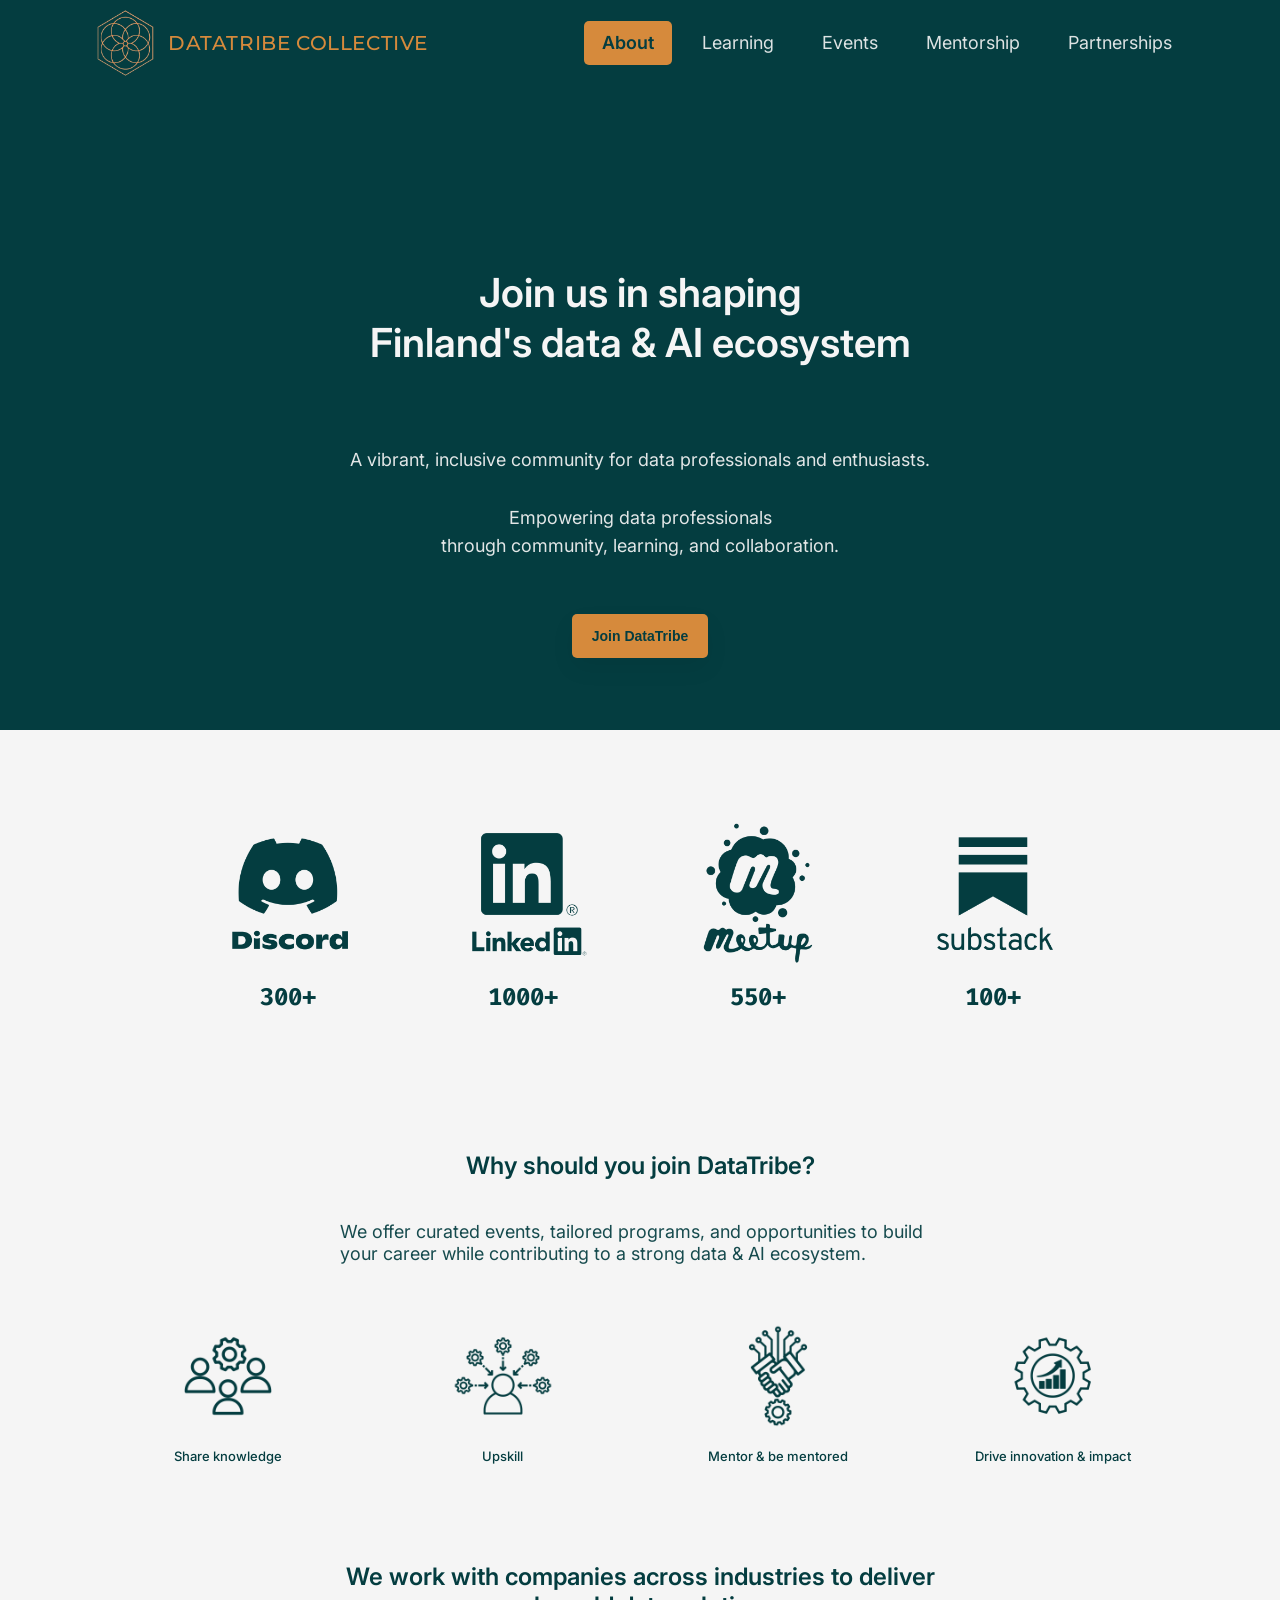
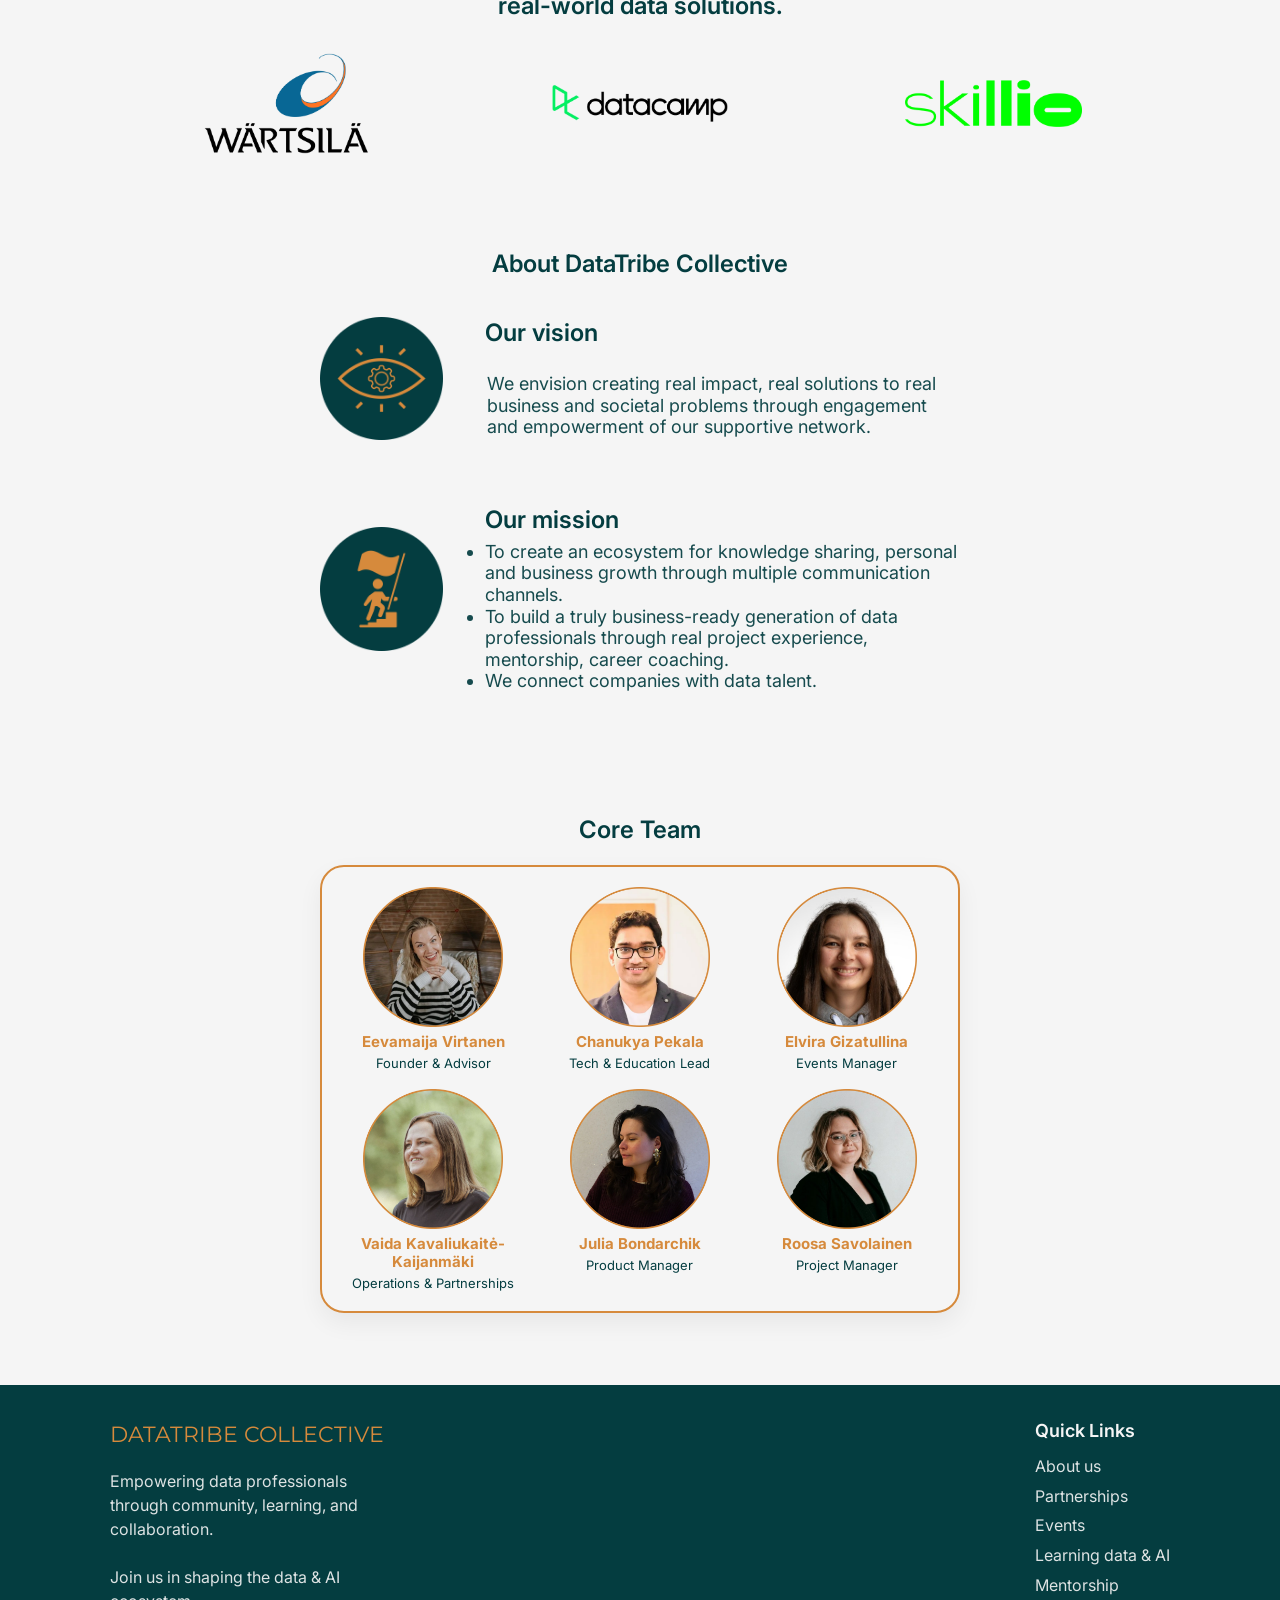
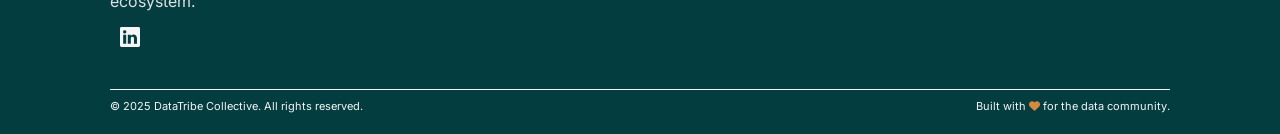
==== commit e3b5a15e: "Eevamaija photo resize" ====
--- a/index.html
+++ b/index.html
@@ -218,29 +218,15 @@
         <div class="container, why-join-header">
             <h1 class="core-team-title">Core Team</h1>
 
-            <div class="core-card main">
-                <div class="core-photo-circle">
-                        <img src="images/profile-Eevamaija.png">
-                </div>
-
-                <div>
-                    <div class="why-join-header, core-main-name">
-                        <h1>Eevamaija Virtanen</h1>
-                        </div>
-                    <div class="core-main-role">
-                        <h2>Founder &amp; CEO at DataTribe Collective</h2>
-                    </div>
-                    <ul class="hero-text, core-main-list">
-                        <li>Founding Engineer at Agion Inc.</li>
-                        <li>Founder at Helsinki Data Week.</li>
-                        <li>Recognized leader in Finland's tech &amp; data ecosystem.</li>
-                        <li>Active voice in Nordic and European tech communities.</li>
-                    </ul>
-                </div>
-            </div>
-
             <div class="core-card team-grid">
                 <div class="core-team-grid">
+                    <div>
+                        <div class="core-mini-photo">
+                            <img src="images/profile-Eevamaija.png">
+                        </div>
+                        <div class="core-member-name">Eevamaija Virtanen</div>
+                        <div class="core-member-role">Founder &amp; Advisor</div>
+                    </div>
                     <div>
                         <div class="core-mini-photo">
                             <img src="images/profile-Chanu.png">
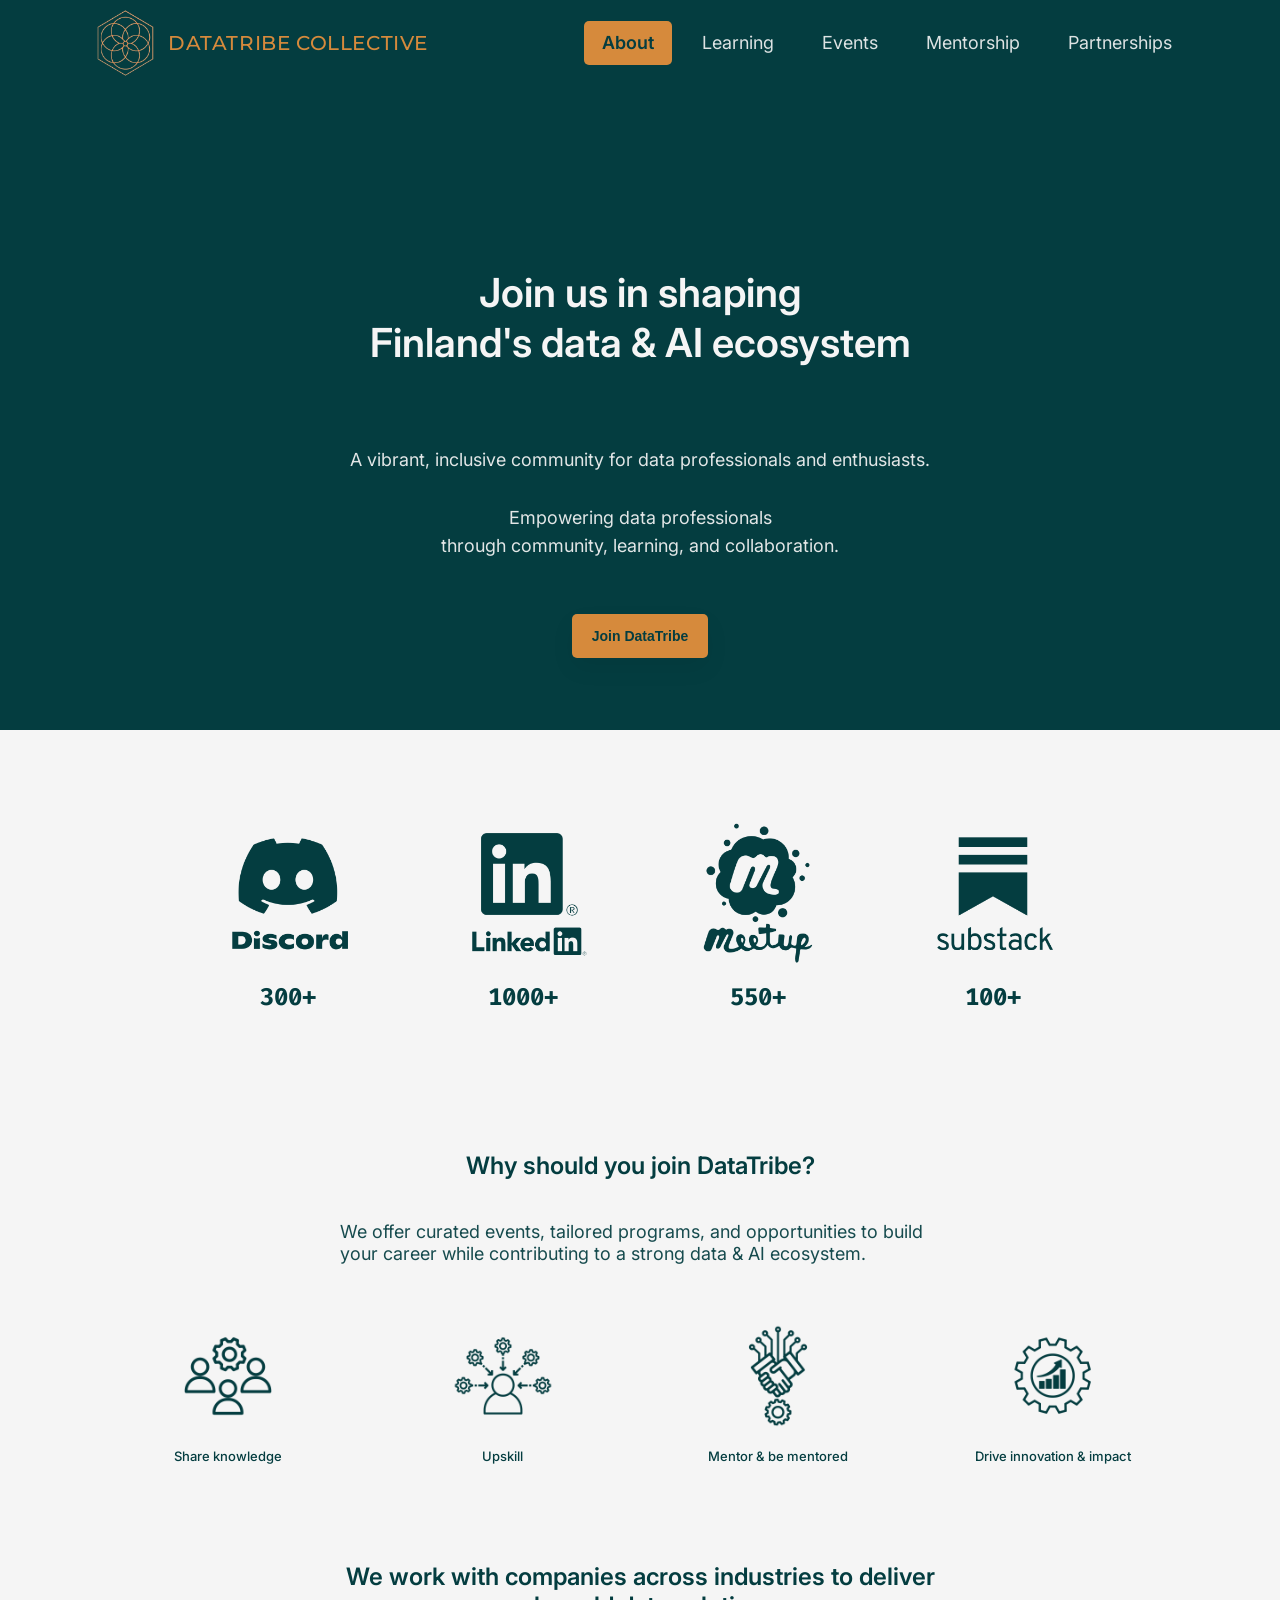
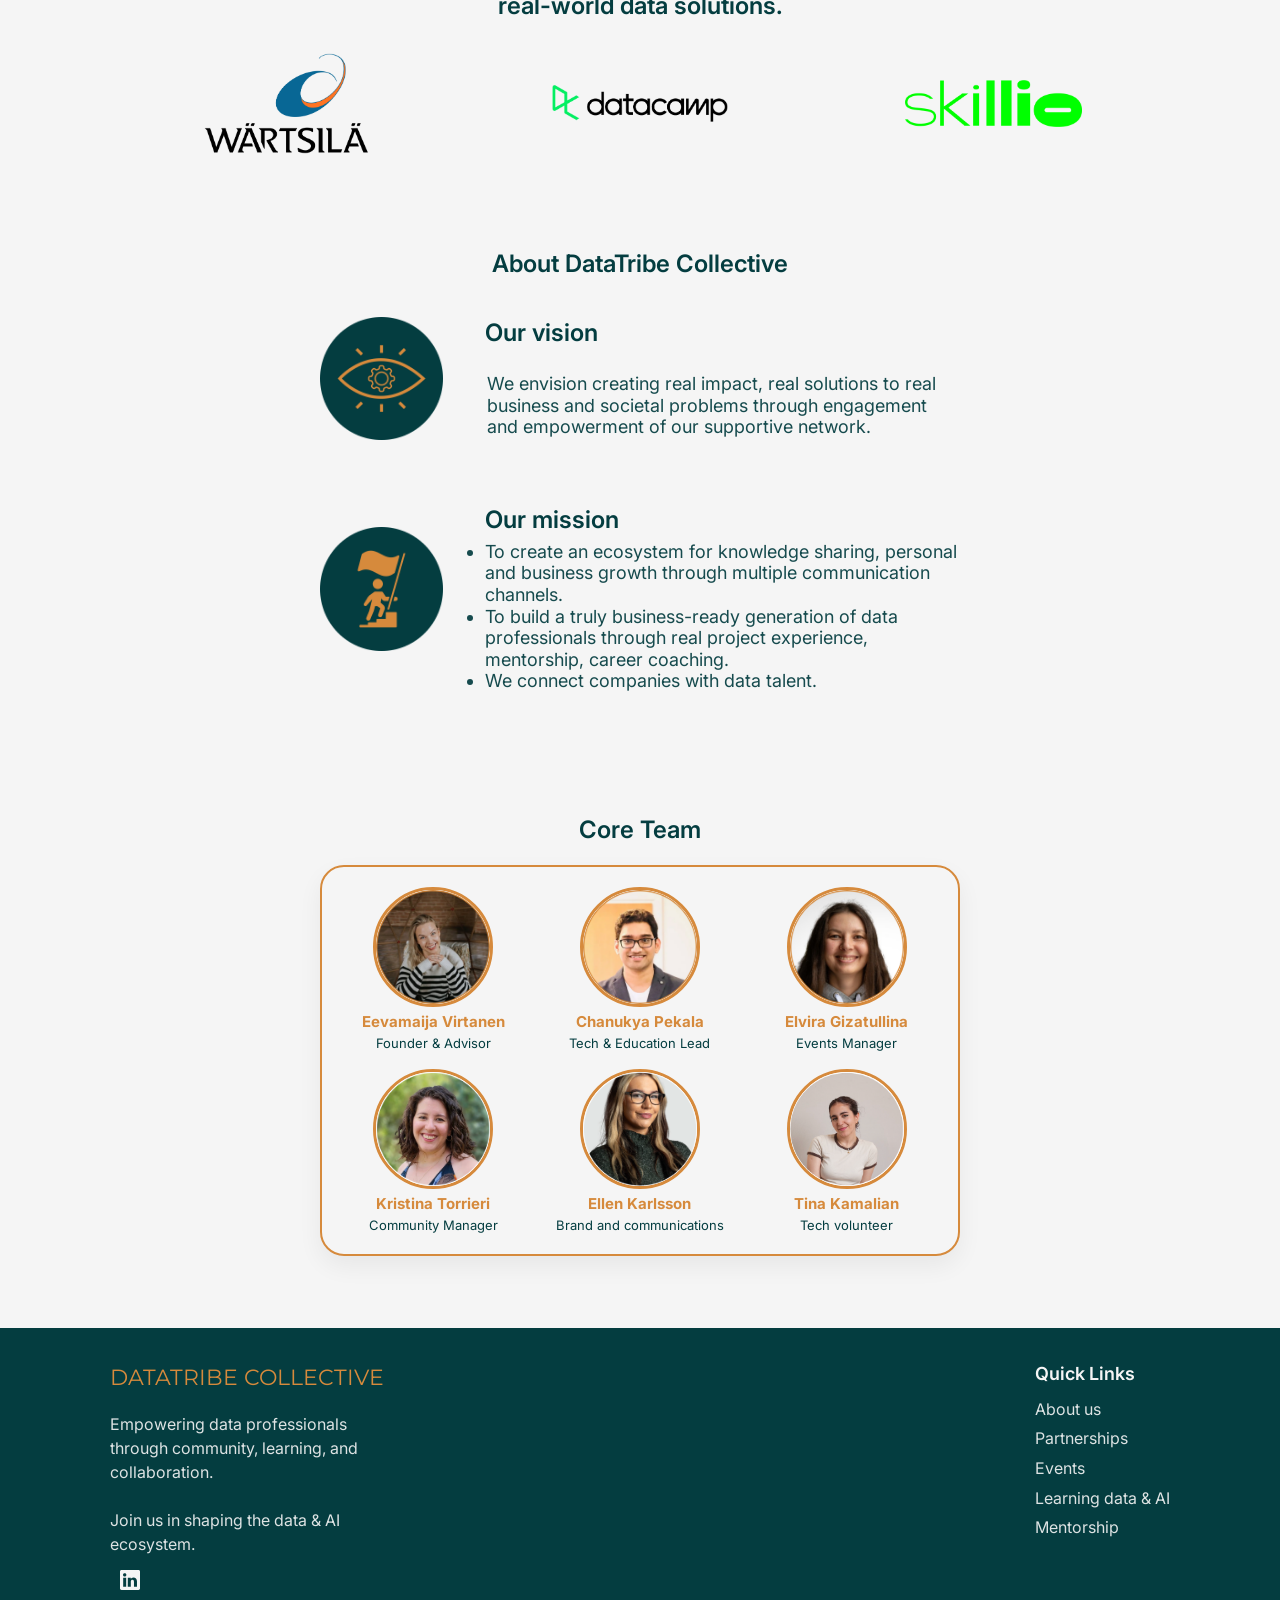
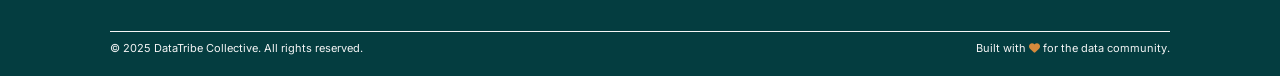
==== commit 817c6afb: "Add team members and style profile photos as circles - Add Tina Kamalian, Kristina Torrieri, and Ell" ====
--- a/index.html
+++ b/index.html
@@ -243,23 +243,23 @@
                     </div>
                     <div>
                         <div class="core-mini-photo">
-                            <img src="images/profile-Vaida.png"></div>
-                        <div class="core-member-name">Vaida Kavaliukaitė-Kaijanmäki</div>
-                        <div class="core-member-role">Operations &amp; Partnerships</div>
-                    </div>
-                    <div>
-                        <div class="core-mini-photo">
-                            <img src="images/profile-Julia.png">
-                        </div>
-                        <div class="core-member-name">Julia Bondarchik</div>
-                        <div class="core-member-role">Product Manager</div>
-                    </div>
-                    <div>
-                        <div class="core-mini-photo">
-                            <img src="images/profile-Roosa.png">
-                        </div>
-                        <div class="core-member-name">Roosa Savolainen</div>
-                        <div class="core-member-role">Project Manager</div>
+                            <img src="images\KristinaProfile.png"></div>
+                        <div class="core-member-name">Kristina Torrieri</div>
+                        <div class="core-member-role">Community Manager</div>
+                    </div>
+                    <div>
+                        <div class="core-mini-photo">
+                            <img src="images\EllenProfile.png">
+                        </div>
+                        <div class="core-member-name">Ellen Karlsson</div>
+                        <div class="core-member-role">Brand and communications</div>
+                    </div>
+                    <div>
+                        <div class="core-mini-photo">
+                            <img src="images\TinaProfile.png">
+                        </div>
+                        <div class="core-member-name">Tina Kamalian</div>
+                        <div class="core-member-role">Tech volunteer</div>
                     </div>
                 </div>
             </div>
--- a/css/styles.css
+++ b/css/styles.css
@@ -565,8 +565,8 @@
 }
 
 .core-mini-photo {
-    width: 80%;
-    height: auto;
+    width: 120px;
+    height: 120px;
     border-radius: 50%;
     background: #f5f5f5;
     display: flex;
@@ -575,6 +575,15 @@
     font-size: 13px;
     color: #5A5A5A;
     margin: 0 auto 6px;
+    border: 3px solid var(--accent);
+    overflow: hidden;
+    flex-shrink: 0;
+}
+
+.core-mini-photo img {
+    width: 100%;
+    height: 100%;
+    object-fit: cover;
 }
 
 .core-member-name {
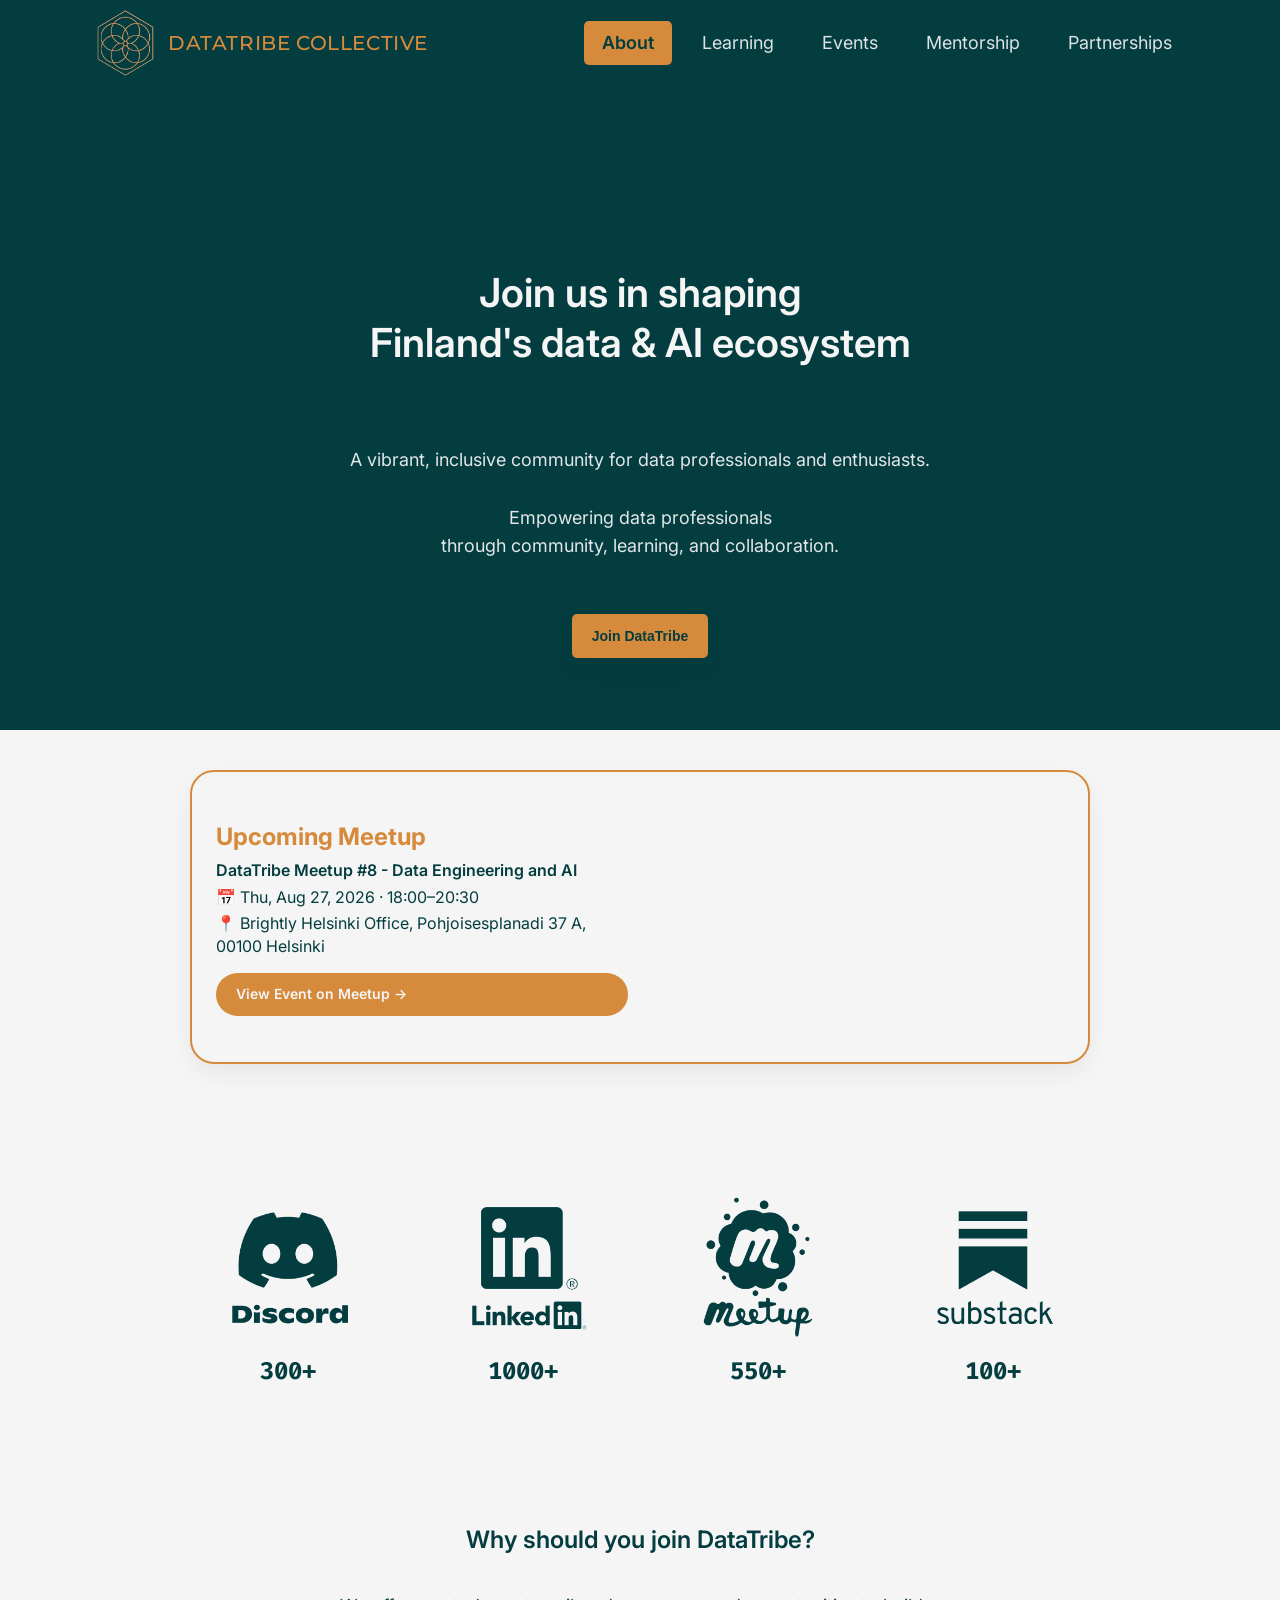
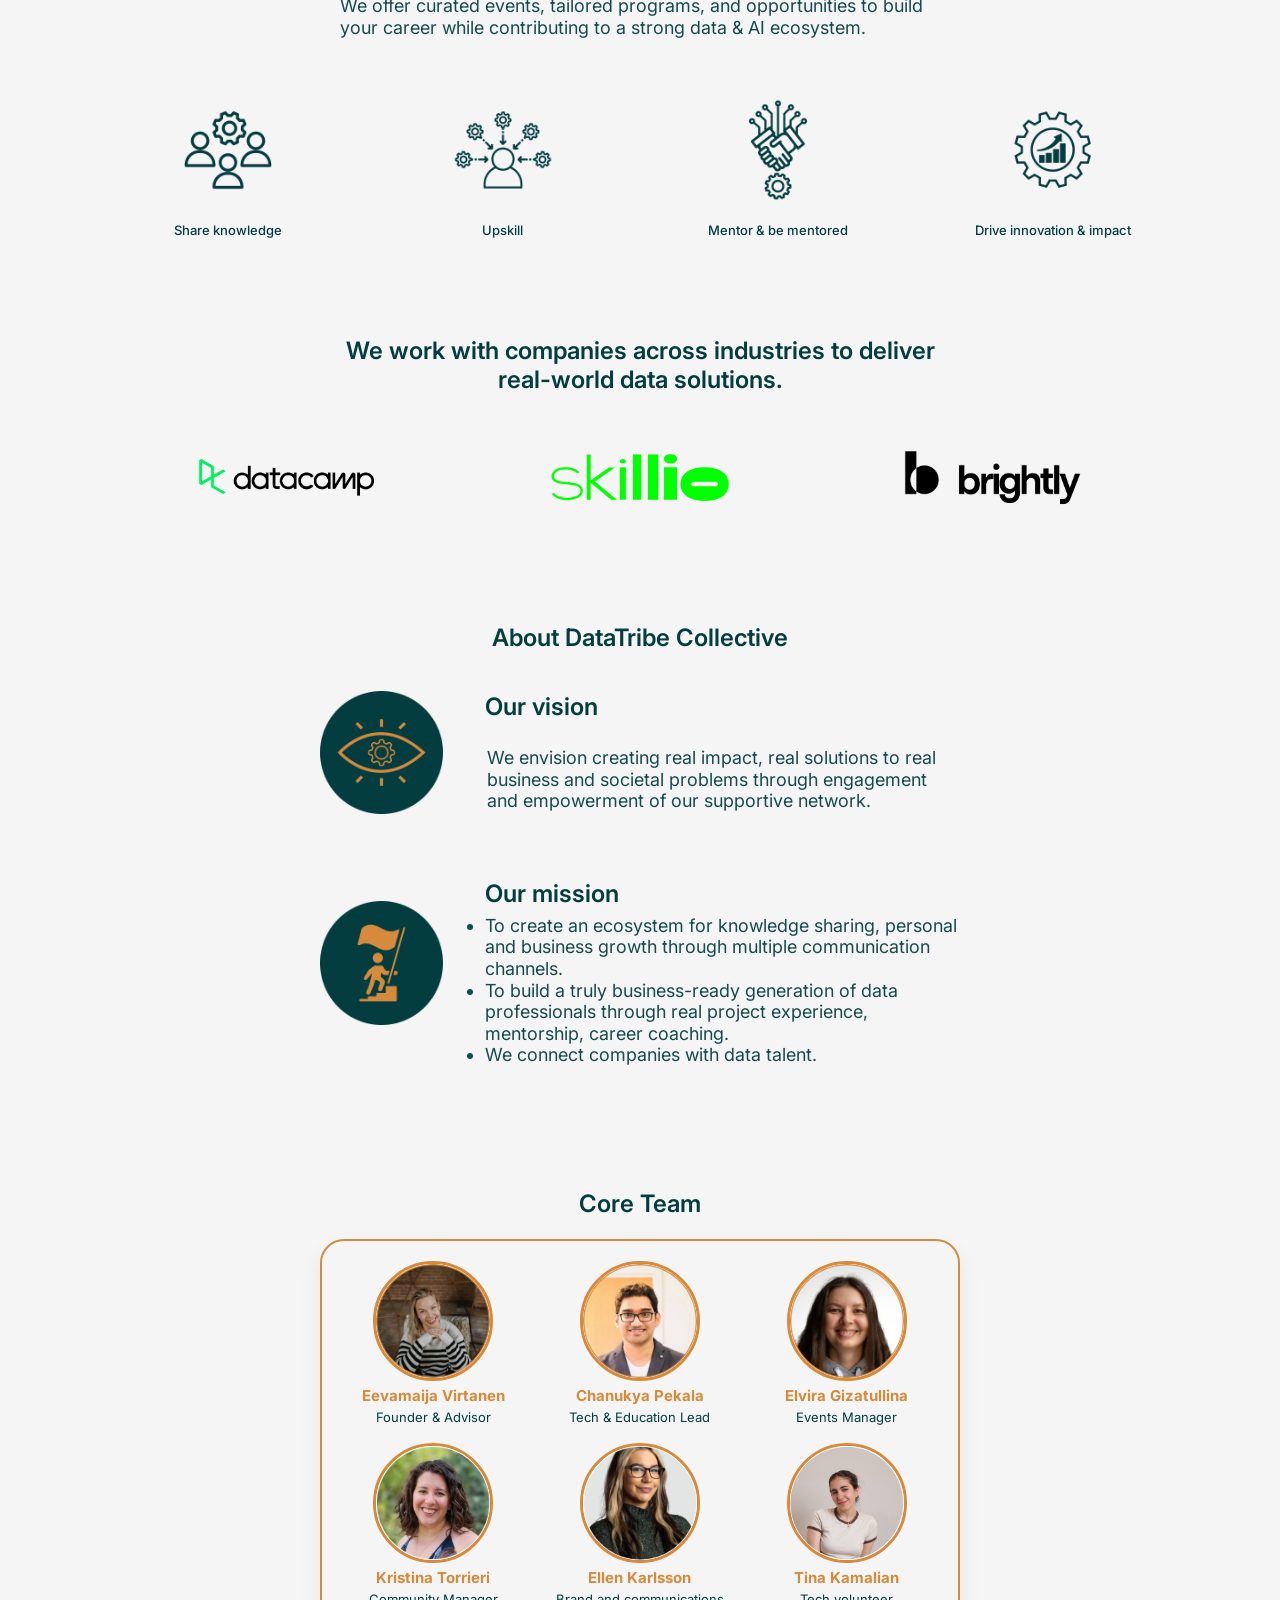
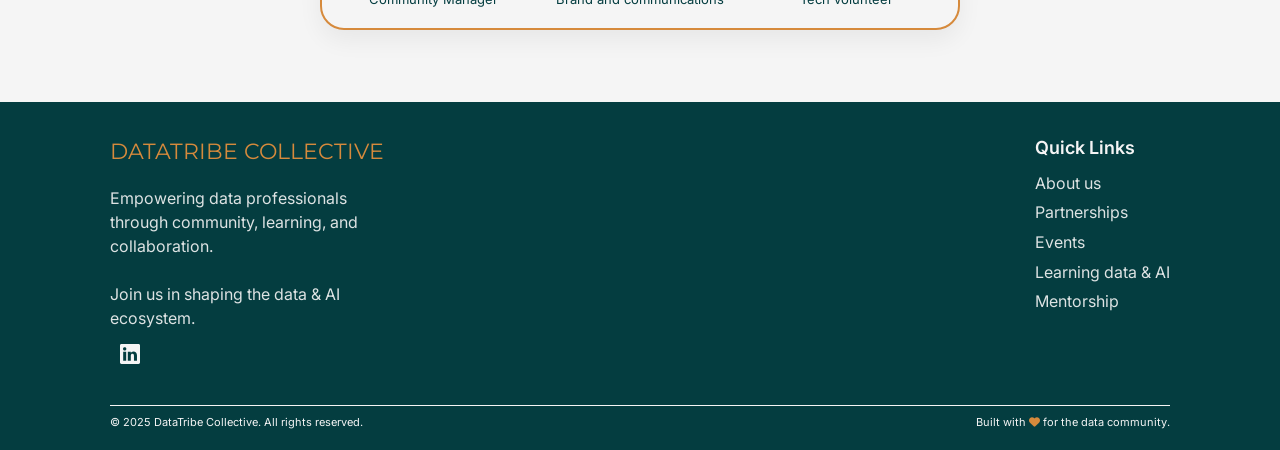
==== commit 7e3b0890: "Add upcoming meetup section to main page" ====
--- a/index.html
+++ b/index.html
@@ -67,6 +67,31 @@
             </div>
         </div>
     </section>
+    <!--upcoming events section
+    -->
+    <section id="upcoming-meetup" class="meetup-section">
+  <div class="meetup-card">
+    <div class="meetup-info">
+      <h1 class="meetup-heading">Upcoming Meetup</h1>
+      <p class="meetup-title" id="meetup-title"></p>
+      <p class="meetup-time" id="meetup-time"></p>
+      <p class="meetup-address" id="meetup-address"></p>
+      <a href="#" id="meetup-link" target="_blank" rel="noopener noreferrer" class="meetup-btn">
+        View Event on Meetup →
+      </a>
+    </div>
+    <div class="meetup-map">
+      <iframe
+        id="meetup-map-frame"
+        width="100%"
+        height="100%"
+        style="border:0;"
+        loading="lazy"
+        allowfullscreen>
+      </iframe>
+    </div>
+  </div>
+</section>
 
     <!-- SOCIAL MEDIA BAR
          Banner image with community stats.
--- a/css/styles.css
+++ b/css/styles.css
@@ -1158,6 +1158,99 @@
     background-image: url("images/check-mark.png");
     font-size: 13px;
 }
+/* ============================= */
+/* Meetup Section        */
+/* ============================= */
+.meetup-section {
+    background: #F5F5F5;
+    display: flex;
+    justify-content: center;
+    padding: 40px 24px;
+}
+
+.meetup-card {
+    display: flex;
+    gap: 24px;
+    align-items: stretch;       /* was: center — this was causing the shrink */
+    border: 2px solid var(--accent);
+    border-radius: 24px;
+    padding: 20px 24px;
+    background: #F5f5f5;
+    box-shadow: var(--shadow-soft);
+    max-width: 900px;
+    width: 100%;
+}
+
+.meetup-info {
+    flex: 1;
+    display: flex;              /* NEW */
+    flex-direction: column;     /* NEW */
+    justify-content: center;    /* NEW: centers text vertically to match map height */
+}
+
+.meetup-heading {
+    color: var(--accent);
+    margin-bottom: 4px;
+    text-align: left;
+}
+
+.meetup-title {
+    font-weight: 600;
+    color: var(--text-dark-green);
+    margin-bottom: 6px;
+    text-align: left;
+    line-height: 1.2;
+}
+
+.meetup-time,
+.meetup-address {
+    color: #043D40;
+    text-align: left;
+    line-height: 1.4;
+    margin-bottom: 4px;
+}
+
+.meetup-map {
+    flex: 1;
+    min-height: 250px;
+    border-radius: 16px;
+    overflow: hidden;
+    display: flex;
+}
+
+.meetup-map iframe {
+    width: 100%;
+    height: 100%;
+    display: block;
+}
+
+/* Stack on smaller screens, map below text */
+@media (max-width: 768px) {
+    .meetup-card {
+        flex-direction: column;
+    }
+    .meetup-map {
+        width: 100%;
+        height: 200px;
+    }
+}
+.meetup-btn {
+    display: inline-block;
+    margin-top: 12px;
+    padding: 10px 20px;
+    background: var(--accent);
+    color: #F5F5F5;
+    border-radius: 999px;
+    text-decoration: none;
+    font-weight: 600;
+    font-size: 14px;
+    transition: opacity 0.2s ease;
+}
+
+.meetup-btn:hover {
+    opacity: 0.85;
+}
+
 
 /* ============================= */
 /* RESPONSIVE OVERRIDES         */
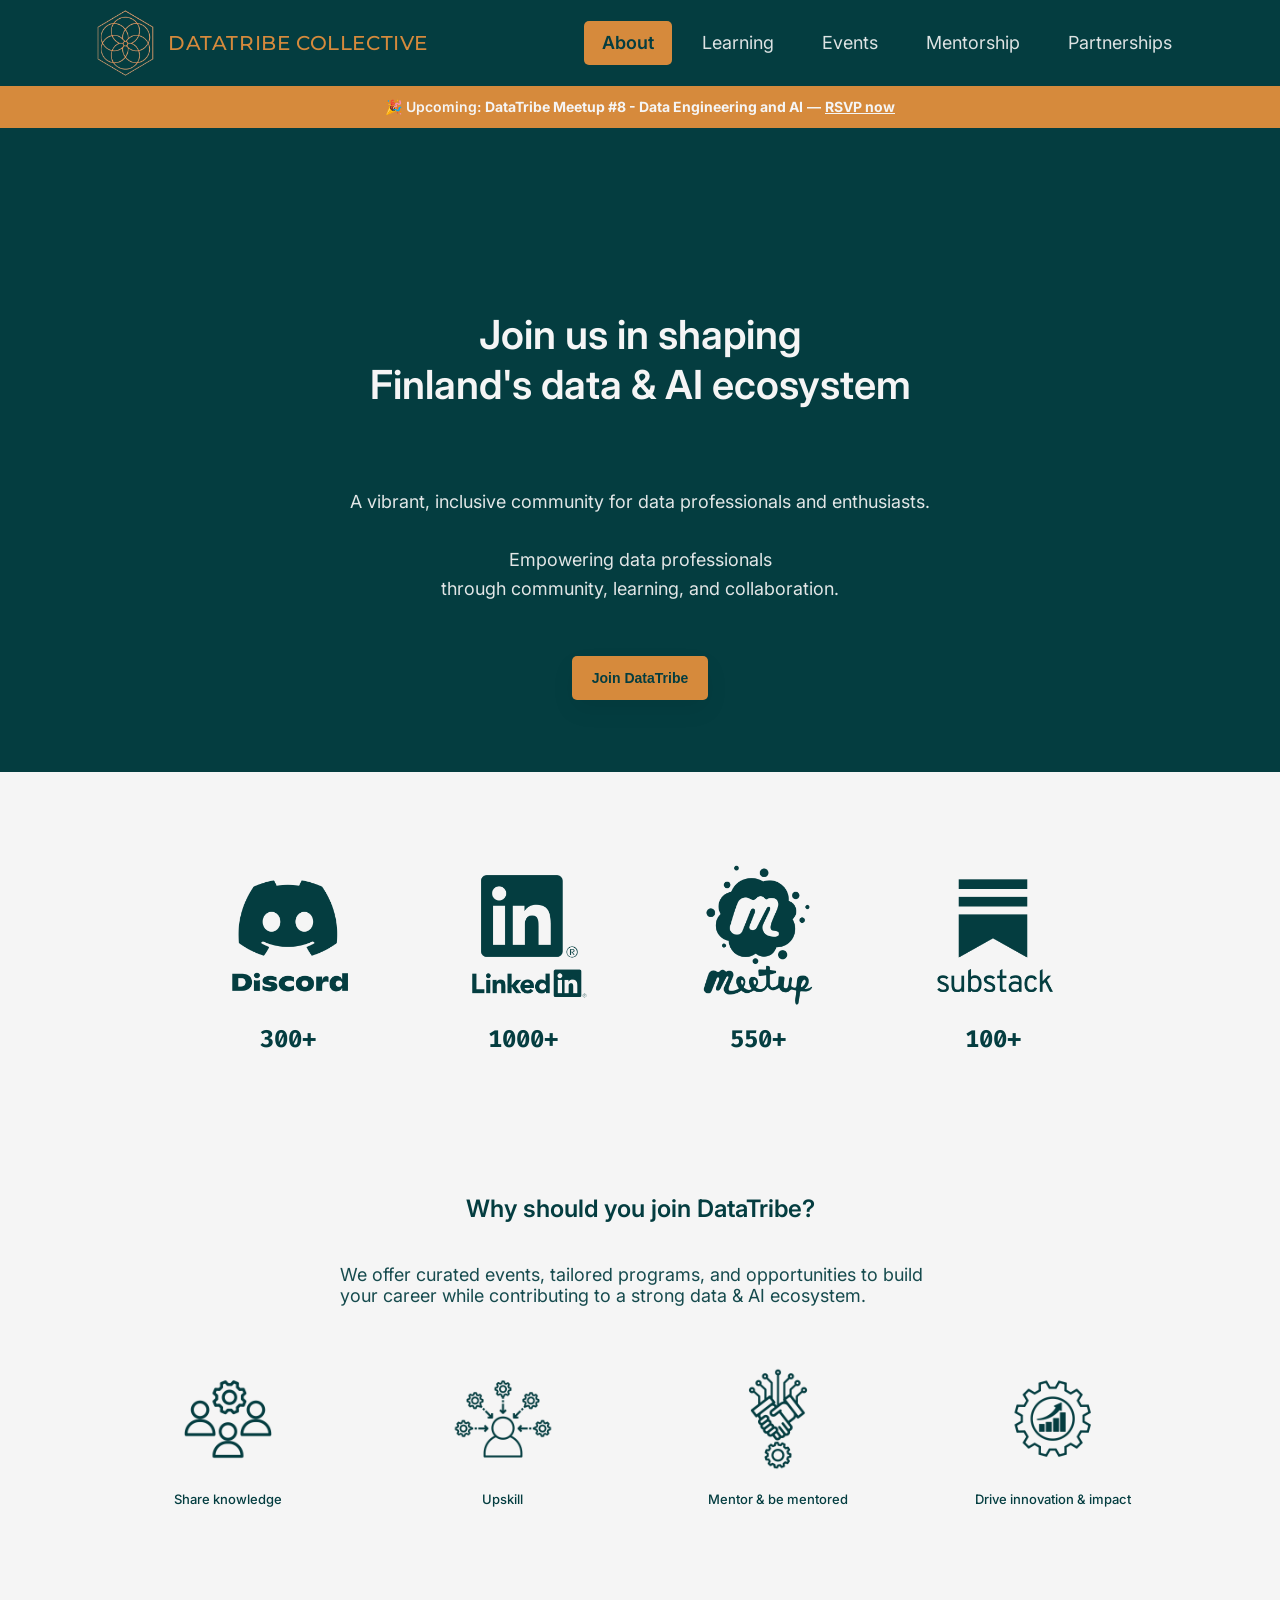
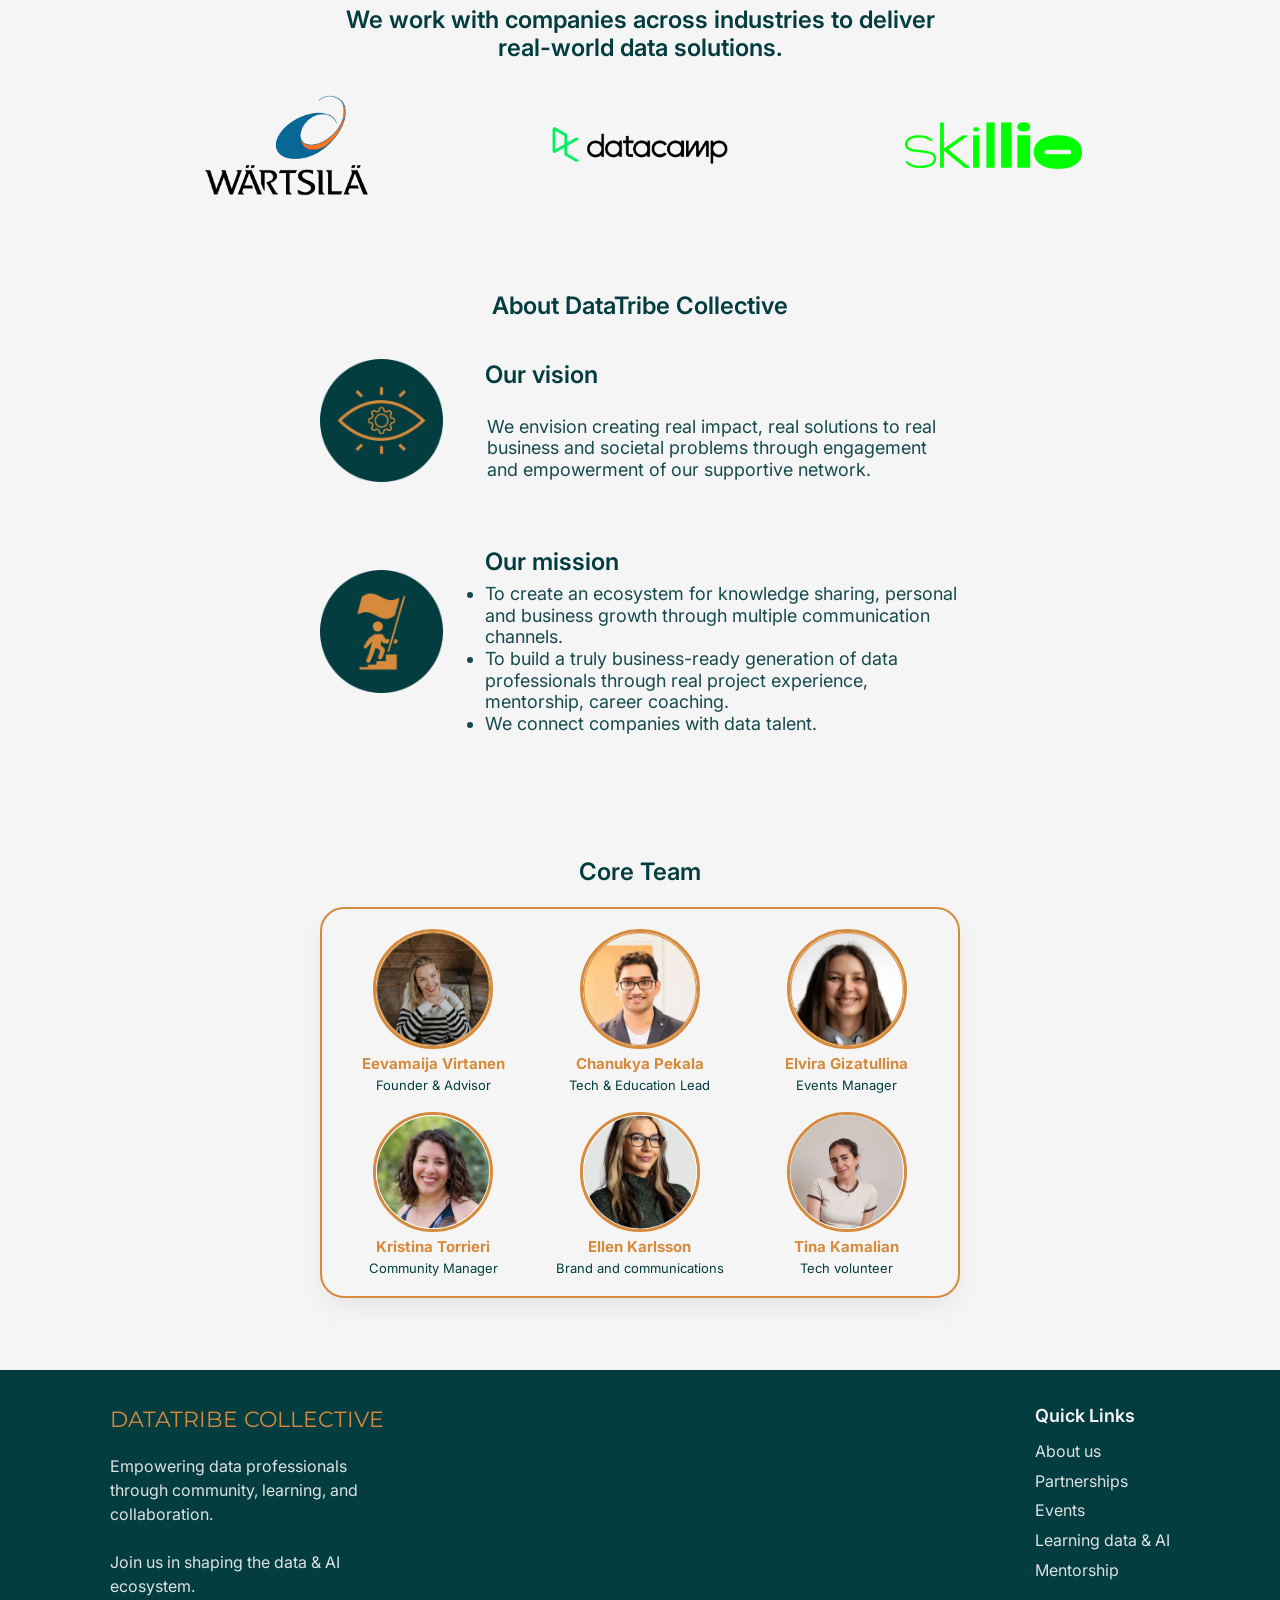
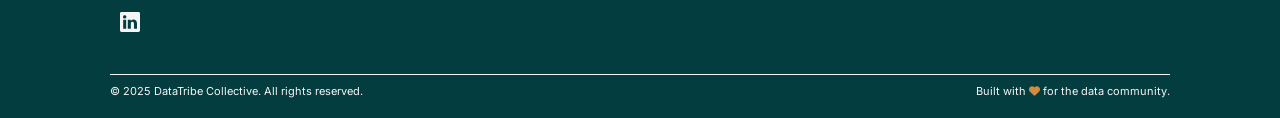
==== commit bccb4456: "Add upcoming meetup section to main page" ====
--- a/index.html
+++ b/index.html
@@ -39,7 +39,14 @@
             </nav>
         </div>
     </header>
-
+<!--upcoming events section
+    -->
+    <div class="event-ribbon" id="event-ribbon">
+  <span class="ribbon-text">
+    🎉 Upcoming: <strong id="ribbon-event-title"></strong> —
+    <a href="#" id="ribbon-event-link" target="_blank" rel="noopener noreferrer">RSVP now</a>
+  </span>
+</div>
     <!-- HERO
          Main intro section with CTA.
     -->
@@ -67,31 +74,7 @@
             </div>
         </div>
     </section>
-    <!--upcoming events section
-    -->
-    <section id="upcoming-meetup" class="meetup-section">
-  <div class="meetup-card">
-    <div class="meetup-info">
-      <h1 class="meetup-heading">Upcoming Meetup</h1>
-      <p class="meetup-title" id="meetup-title"></p>
-      <p class="meetup-time" id="meetup-time"></p>
-      <p class="meetup-address" id="meetup-address"></p>
-      <a href="#" id="meetup-link" target="_blank" rel="noopener noreferrer" class="meetup-btn">
-        View Event on Meetup →
-      </a>
-    </div>
-    <div class="meetup-map">
-      <iframe
-        id="meetup-map-frame"
-        width="100%"
-        height="100%"
-        style="border:0;"
-        loading="lazy"
-        allowfullscreen>
-      </iframe>
-    </div>
-  </div>
-</section>
+    
 
     <!-- SOCIAL MEDIA BAR
          Banner image with community stats.
--- a/css/styles.css
+++ b/css/styles.css
@@ -1341,4 +1341,37 @@
     .about-item {
         flex-direction: column;
     }
+}
+
+/* ============================= */
+/* Event ribbon*/
+/* ============================= */
+.event-ribbon {
+    background: var(--accent);
+    color: #F5F5F5;
+    text-align: center;
+    padding: 10px 16px;
+    font-size: 14px;
+    font-weight: 600;
+    animation: ribbon-flash 2s ease-in-out infinite;
+    position: sticky;
+    z-index: 9;   /* one less than header's z-index: 10 */
+}
+
+.ribbon-text a {
+    color: #F5F5F5;
+    text-decoration: underline;
+    font-weight: 700;
+}
+
+@keyframes ribbon-flash {
+    0%, 100% { opacity: 1; }
+    50% { opacity: 0.7; }
+}
+
+@media (max-width: 480px) {
+    .event-ribbon {
+        font-size: 12px;
+        padding: 8px 12px;
+    }
 }
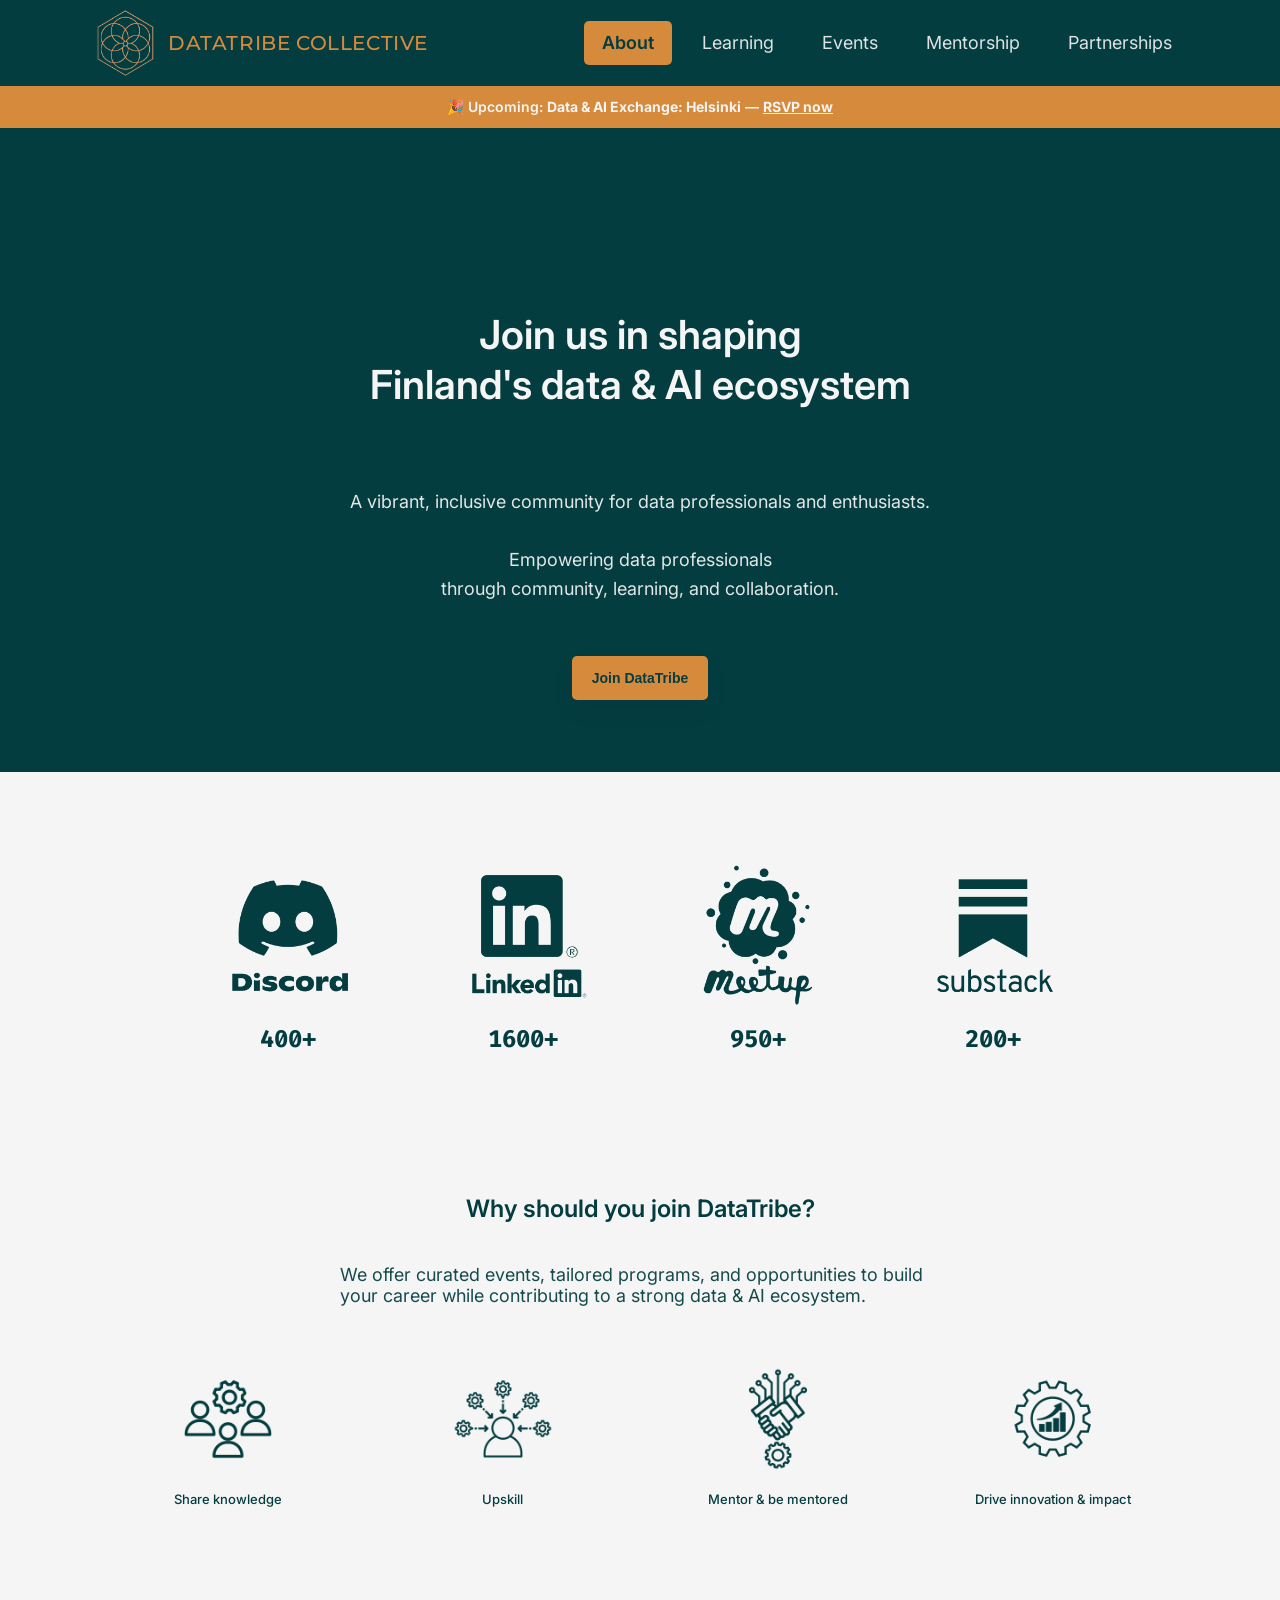
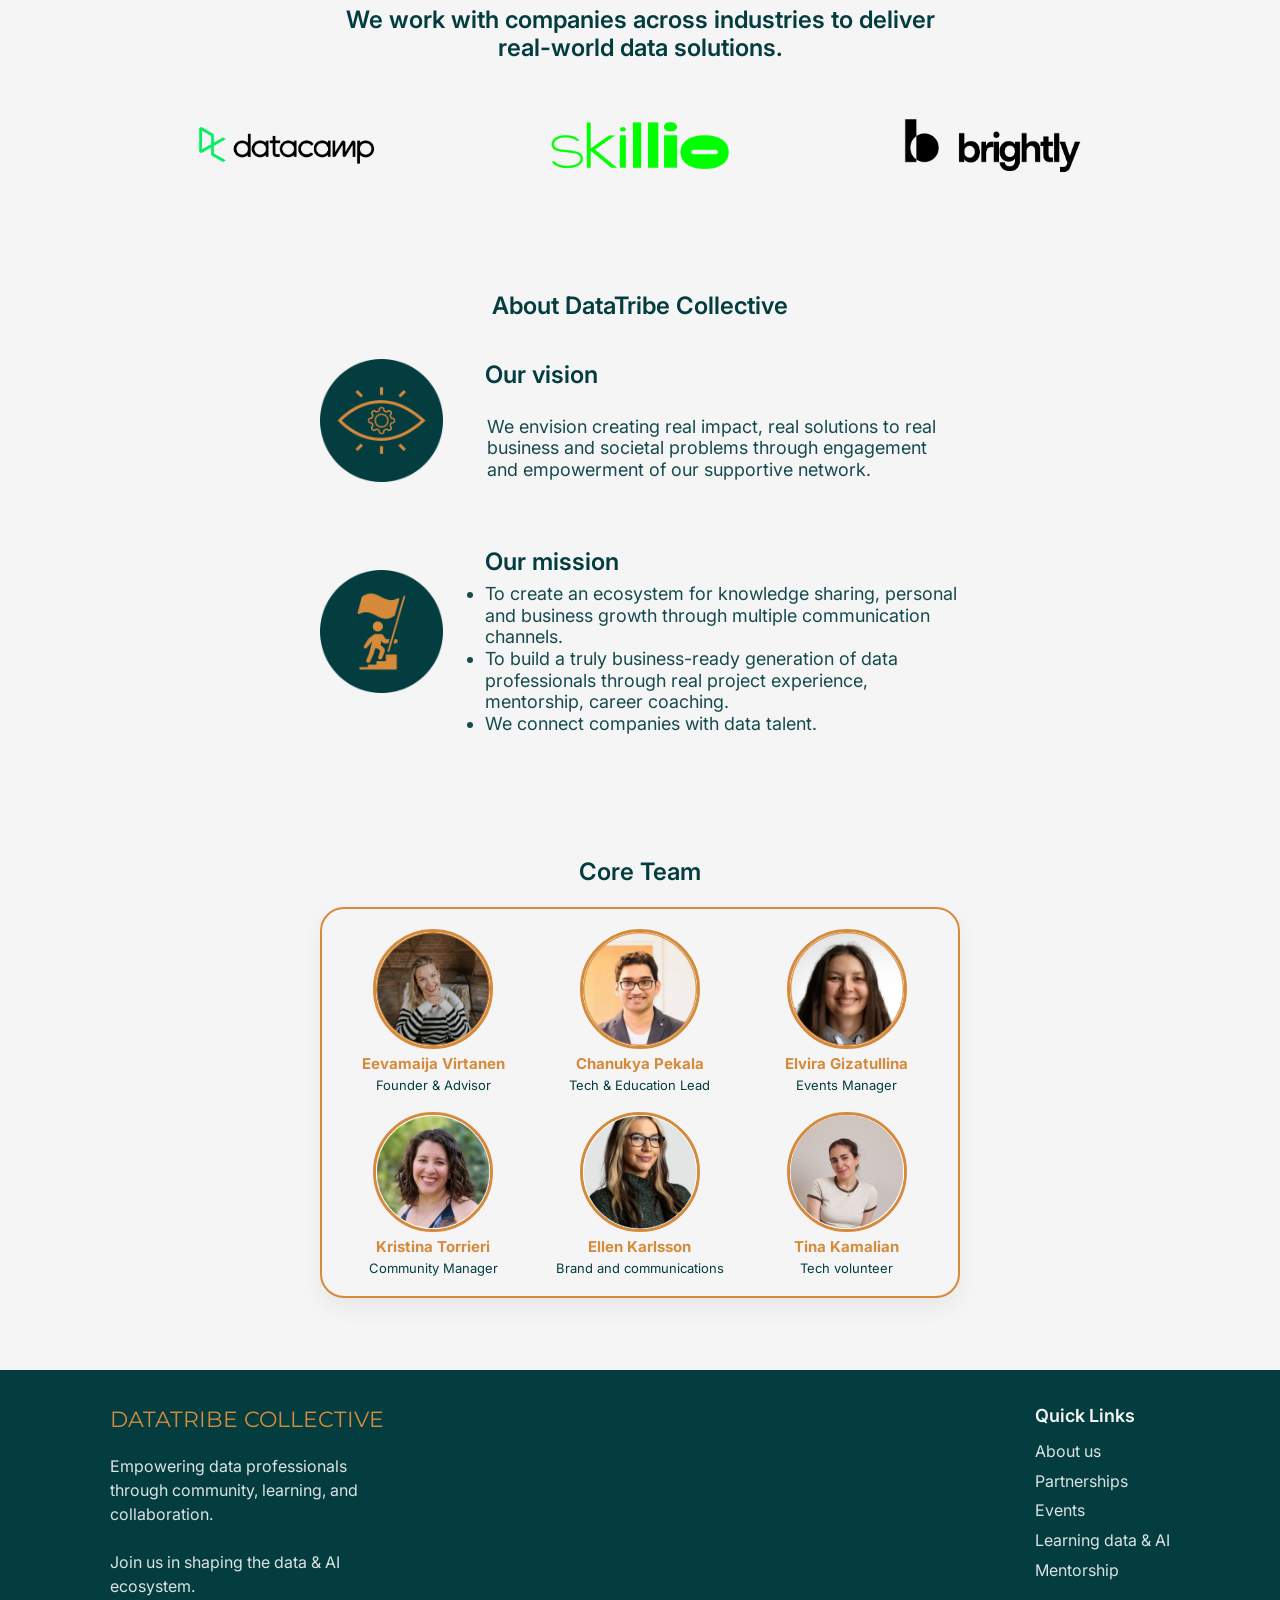
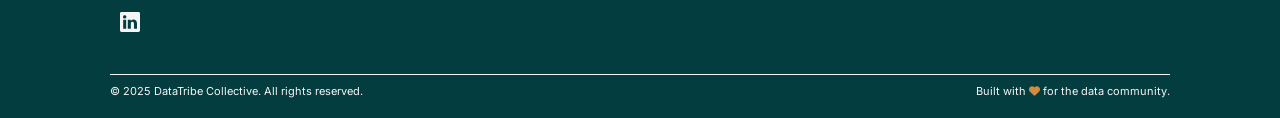
==== commit ebaf3b0b: "Update community member counts Rounded down to the nearest 50 and kept the trailing "+":  Discord   " ====
--- a/index.html
+++ b/index.html
@@ -86,22 +86,22 @@
 
                 <div class="social-media-item">
                     <img src="images/social_discord.png" alt="Discord">
-                    <div class="social-media-number">300+</div>
+                    <div class="social-media-number">400+</div>
                 </div>
 
                 <div class="social-media-item">
                     <img src="images/social_linkedin.png" alt="LinkedIn">
-                    <div class="social-media-number">1000+</div>
+                    <div class="social-media-number">1600+</div>
                 </div>
 
                 <div class="social-media-item">
                     <img src="images/social_meetup.png" alt="Meetup">
-                    <div class="social-media-number">550+</div>
+                    <div class="social-media-number">950+</div>
                 </div>
 
                 <div class="social-media-item">
                     <img src="images/social_substack.png" alt="Substack">
-                    <div class="social-media-number">100+</div>
+                    <div class="social-media-number">200+</div>
                 </div>
 
             </div>
